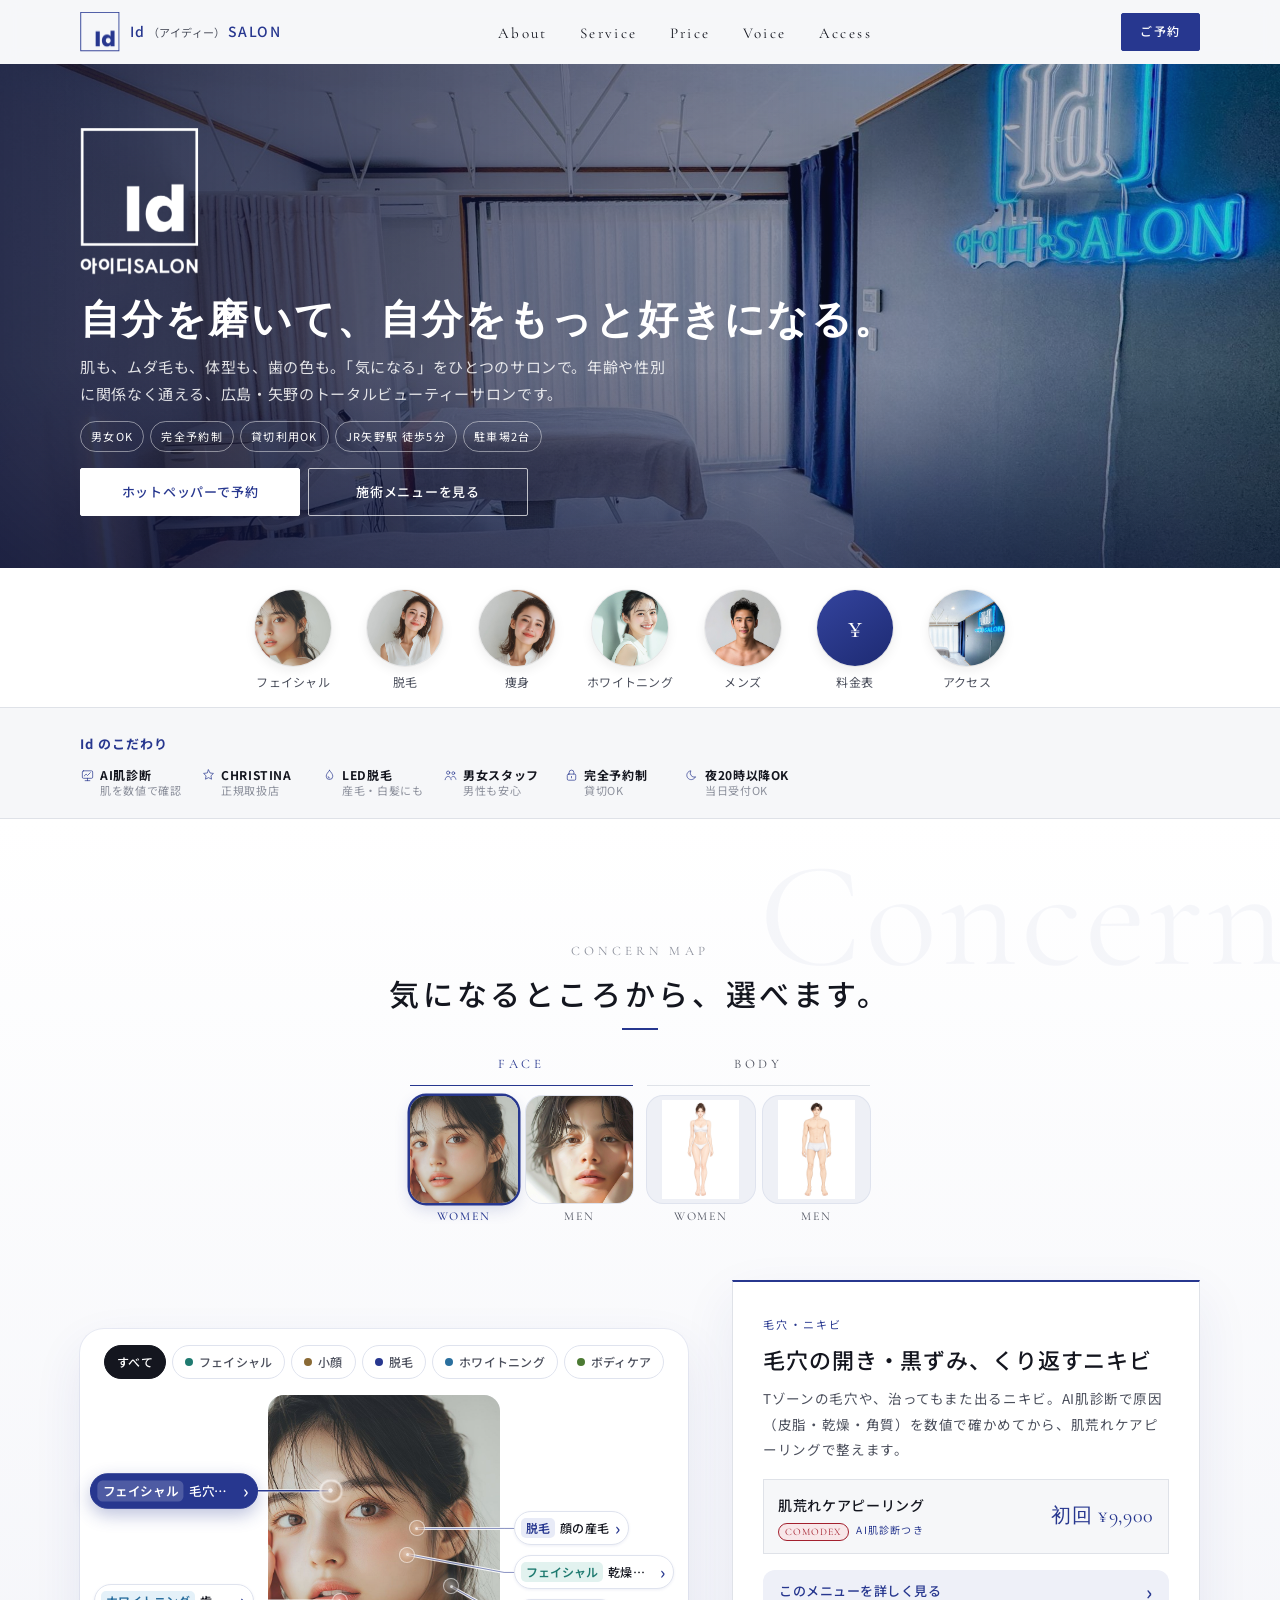
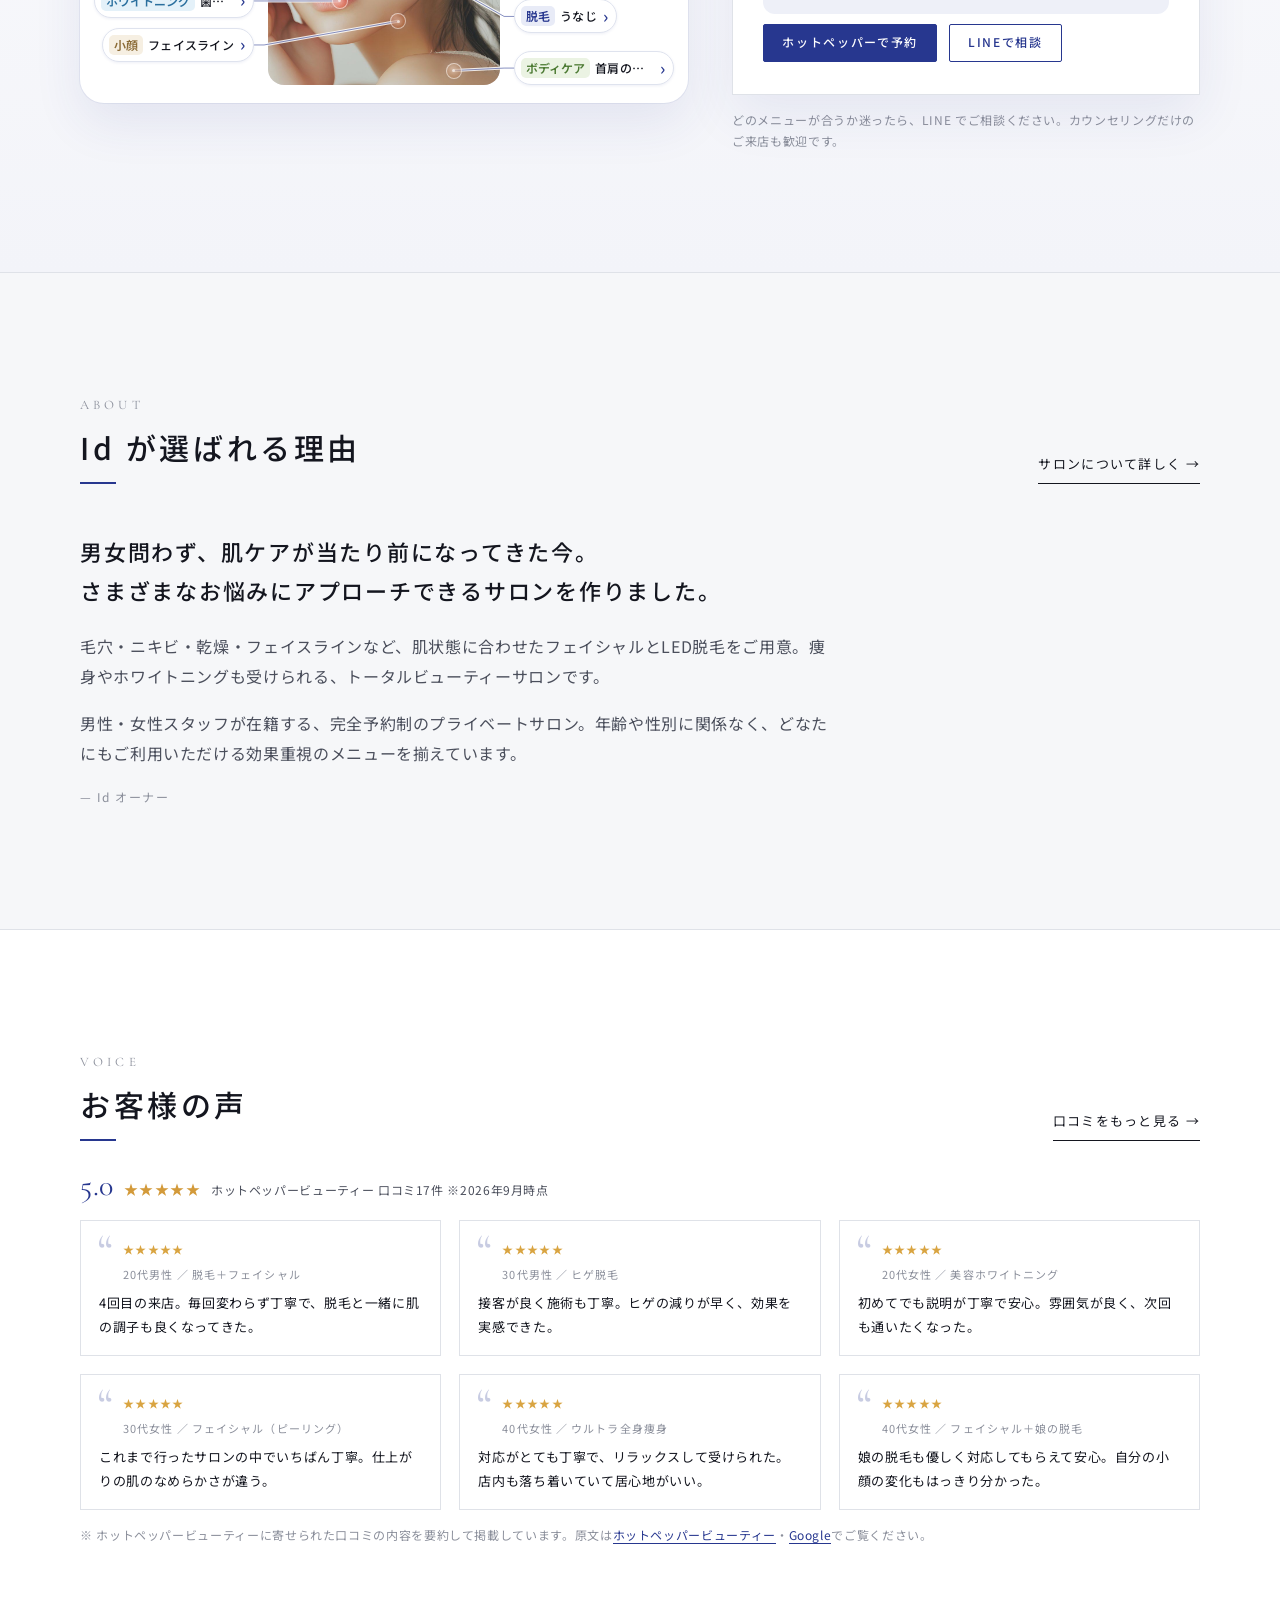
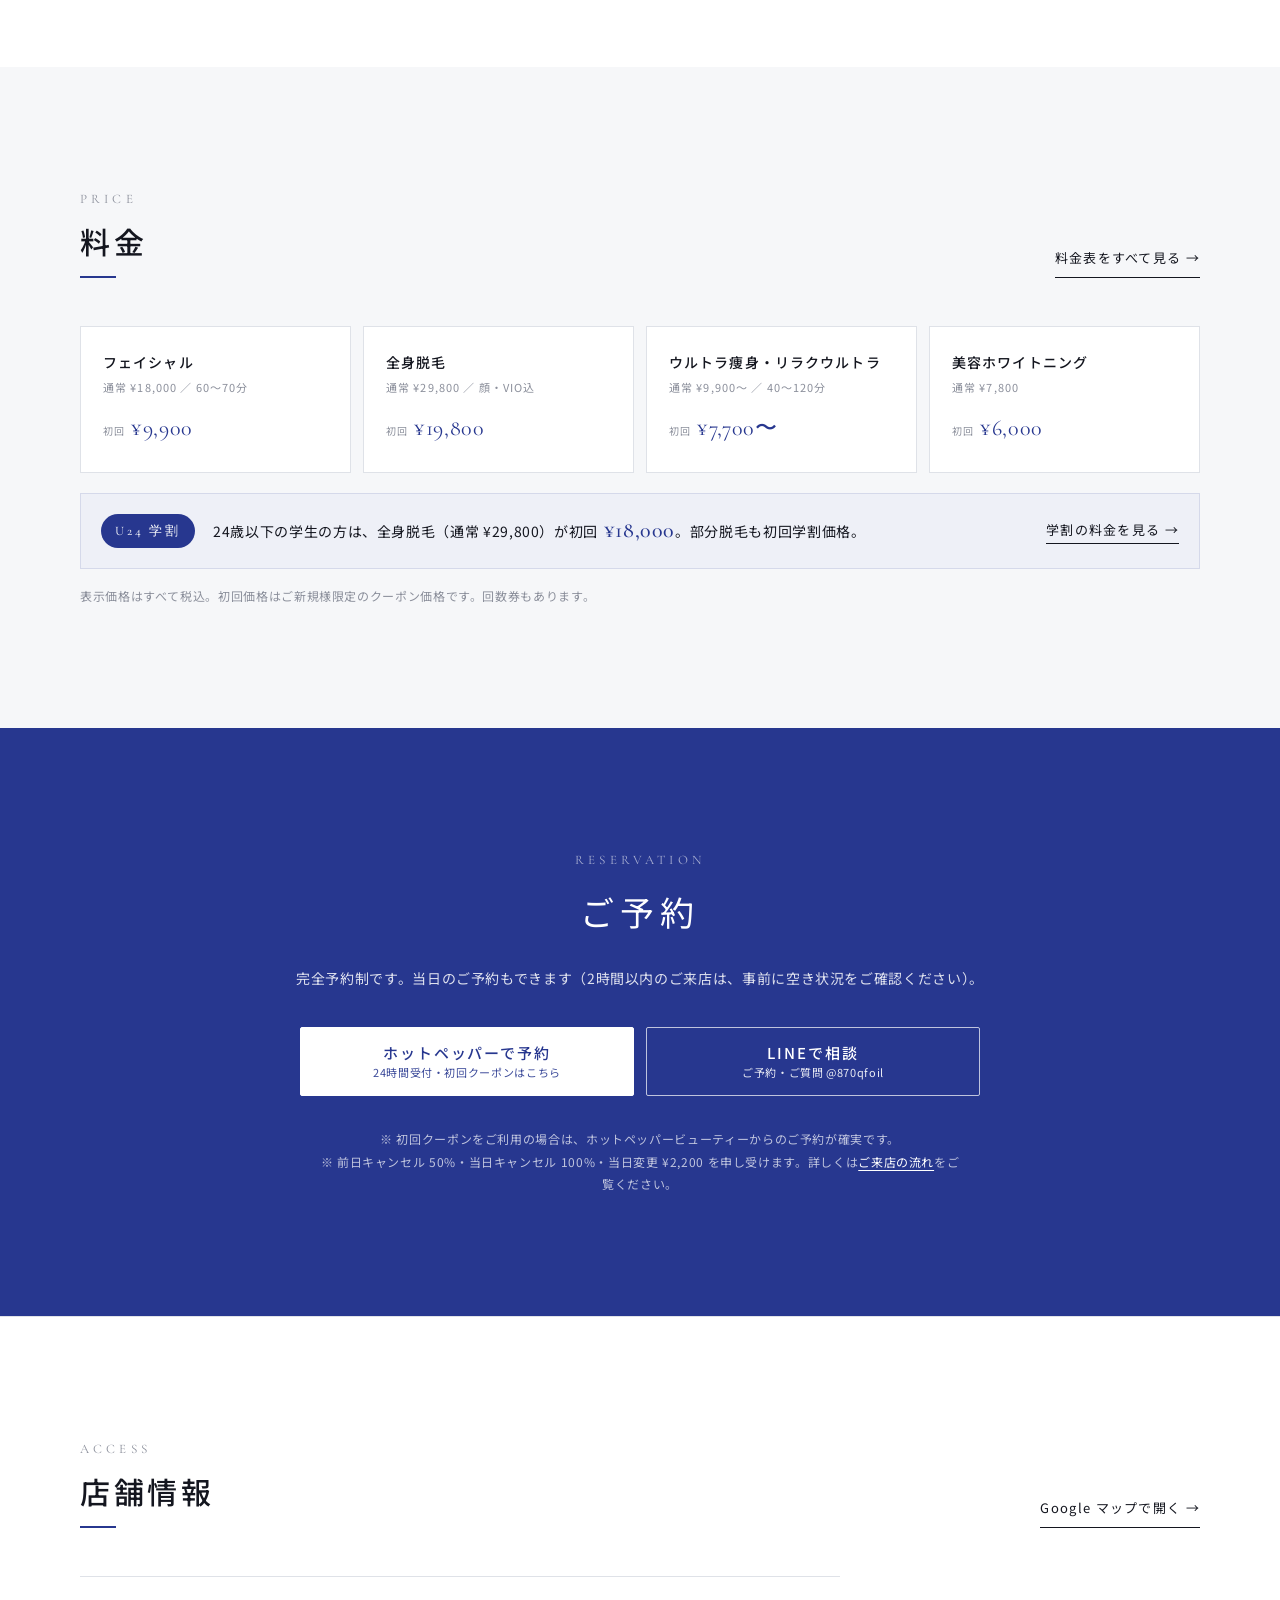
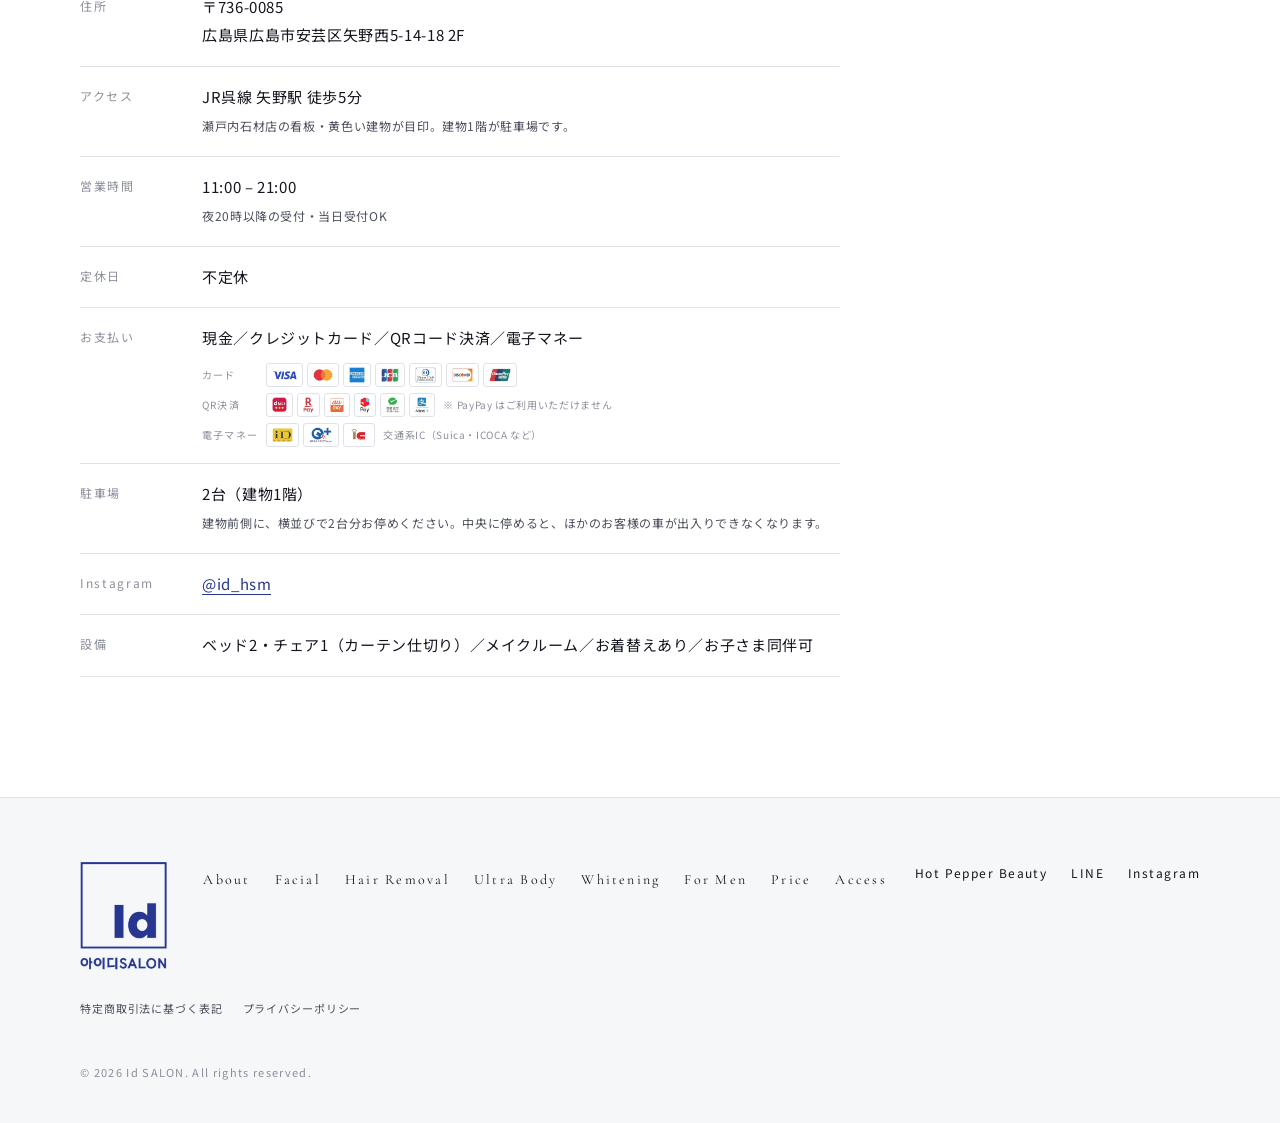
==== index.html @ 8e323e34 "プレビュー更新 2026-10-31 13:22" ====
<!doctype html><html><head>
  <meta name="robots" content="noindex, nofollow"><meta charset=utf8><meta name=viewport content="width=device-width,initial-scale=1,viewport-fit=cover"><style>:root{color-scheme:light;box-sizing:border-box;padding-top:env(safe-area-inset-top,0px);padding-bottom:env(safe-area-inset-bottom,0px)}html{scroll-padding-top:env(safe-area-inset-top,0px)}body{margin:0;padding:0;font:14px -apple-system,BlinkMacSystemFont,sans-serif;background:#faf9f5;color:#141413}img{max-width:100%}[hidden]:not([hidden=until-found i]){display:none!important}</style></head><body>
<title>アイディー SALON 改善版</title>
<link rel="preconnect" href="https://fonts.googleapis.com">
<link rel="preconnect" href="https://fonts.gstatic.com" crossorigin>
<link href="https://fonts.googleapis.com/css2?family=Cormorant+Garamond:ital,wght@0,400;0,500;1,400&family=Noto+Sans+JP:wght@300;400;500;700&display=swap" rel="stylesheet">
<link rel="stylesheet" href="css/style.css?v=74">
<link rel="stylesheet" href="css/bodymap.css?v=7">


  <!-- ===== ヘッダー（全ページ共通。変更時はすべてのHTMLを同じに） ===== -->
  <header class="header" id="header">
    <div class="header__inner">
      <a href="index.html" class="header__logo" aria-label="Id（アイディー）トップへ">
        <img src="images/logo-mark.png" alt="Id" class="header__mark" width="40" height="40">
        <span class="header__name">Id<span class="header__name-jp">（アイディー）</span>SALON</span>
      </a>
      <nav class="nav" id="nav" aria-label="メインメニュー">
        <ul class="nav__list">
          <li><a href="about.html" class="nav__link">About</a></li>
          <li><a href="index.html#service" class="nav__link">Service</a></li>
          <li><a href="price.html" class="nav__link">Price</a></li>
          <li><a href="index.html#voice" class="nav__link">Voice</a></li>
          <li><a href="index.html#access" class="nav__link">Access</a></li>
          <li><a href="index.html#reserve" class="nav__link nav__link--cta">Reserve</a></li>
        </ul>
      </nav>
      <a href="index.html#reserve" class="btn btn--small btn--primary header__cta">ご予約</a>
      <button class="menu-toggle" id="menuToggle" aria-expanded="false" aria-controls="nav" aria-label="メニューを開く">
        <span></span><span></span>
      </button>
    </div>
  </header>

  <main id="top">

    <!-- ===== ヒーロー ===== -->
    <section class="hero2">
      <div class="hero2__bg">
        <img src="images/hero.jpg" alt="Id サロン店内 ― ネオンサインと施術ベッド" width="2000" height="1500">
      </div>
      <div class="hero2__shade"></div>
      <div class="hero2__inner">
        <img src="images/logo-white.png" alt="Id 아이디SALON" class="hero2__logo" width="864" height="1058">
        <h1 class="hero2__tag">自分を磨いて、<br class="sp-only">自分をもっと好きになる。</h1>
        <p class="hero2__copy">肌も、ムダ毛も、体型も、歯の色も。「気になる」をひとつのサロンで。年齢や性別に関係なく通える、広島・矢野のトータルビューティーサロンです。</p>
        <ul class="hero2__badges">
          <li>男女OK</li><li>完全予約制</li><li>貸切利用OK</li><li>JR矢野駅 徒歩5分</li><li>駐車場2台</li>
        </ul>
        <div class="hero2__actions">
          <a href="https://beauty.hotpepper.jp/kr/slnH000694676/" class="btn btn--white" target="_blank" rel="noopener">ホットペッパーで予約</a>
          <a href="#service" class="btn btn--outline-white">施術メニューを見る</a>
        </div>
      </div>
      <span class="hero2__scroll">Scroll</span>
    </section>

    <!-- ===== 目的別クイックナビ（Apple Store のカテゴリナビ型） ===== -->
    <nav class="qnav2" id="service" aria-label="施術メニュー・目的から探す">
      <ul class="qnav2__list">
        <li><a href="facial.html" class="qnav2__item" data-qp="facial" aria-expanded="false" aria-controls="qp-facial"><span class="qnav2__ph"><img src="images/model-facial-card.jpg" alt="" loading="lazy" style="object-position:50% 25%"></span><span class="qnav2__t">フェイシャル</span></a></li>
        <li><a href="hair-removal.html" class="qnav2__item" data-qp="hair" aria-expanded="false" aria-controls="qp-hair"><span class="qnav2__ph"><img src="images/model-hair-card.jpg" alt="" loading="lazy" style="object-position:50% 25%"></span><span class="qnav2__t">脱毛</span></a></li>
        <li><a href="body.html" class="qnav2__item" data-qp="body" aria-expanded="false" aria-controls="qp-body"><span class="qnav2__ph"><img src="images/model-body-f.jpg" alt="" loading="lazy" style="object-position:50% 40%"></span><span class="qnav2__t">痩身</span></a></li>
        <li><a href="whitening.html" class="qnav2__item" data-qp="white" aria-expanded="false" aria-controls="qp-white"><span class="qnav2__ph"><img src="images/model-white-card.jpg" alt="" loading="lazy" style="object-position:50% 30%"></span><span class="qnav2__t">ホワイトニング</span></a></li>
        <li><a href="mens.html" class="qnav2__item" data-qp="men" aria-expanded="false" aria-controls="qp-men"><span class="qnav2__ph"><img src="images/model-men-sp.jpg" alt="" loading="lazy" style="object-position:50% 20%"></span><span class="qnav2__t">メンズ</span></a></li>
        <li><a href="price.html" class="qnav2__item" data-qp="price" aria-expanded="false" aria-controls="qp-price"><span class="qnav2__ph qnav2__ph--mark" aria-hidden="true">¥</span><span class="qnav2__t">料金表</span></a></li>
        <li><a href="#access" class="qnav2__item" data-qp="access" aria-expanded="false" aria-controls="qp-access"><span class="qnav2__ph"><img src="images/salon-01.jpg" alt="" loading="lazy" style="object-position:50% 50%"></span><span class="qnav2__t">アクセス</span></a></li>
      </ul>
    </nav>
    <div class="qp" id="qpanel" aria-live="polite">
      <div class="qp__panel qp__panel--page" id="qp-facial" data-qp-panel="facial" hidden>
        <iframe class="qp__frame" data-src="facial.html?embed=1" title="フェイシャルのページ" loading="lazy"></iframe>
        <button type="button" class="qp__close" data-qp-close>フェイシャルを閉じる <span aria-hidden="true">︿</span></button>
      </div>
      <div class="qp__panel qp__panel--page" id="qp-hair" data-qp-panel="hair" hidden>
        <iframe class="qp__frame" data-src="hair-removal.html?embed=1" title="脱毛のページ" loading="lazy"></iframe>
        <button type="button" class="qp__close" data-qp-close>脱毛を閉じる <span aria-hidden="true">︿</span></button>
      </div>
      <div class="qp__panel qp__panel--page" id="qp-body" data-qp-panel="body" hidden>
        <iframe class="qp__frame" data-src="body.html?embed=1" title="痩身・ボディケアのページ" loading="lazy"></iframe>
        <button type="button" class="qp__close" data-qp-close>痩身・ボディケアを閉じる <span aria-hidden="true">︿</span></button>
      </div>
      <div class="qp__panel qp__panel--page" id="qp-white" data-qp-panel="white" hidden>
        <iframe class="qp__frame" data-src="whitening.html?embed=1" title="ホワイトニングのページ" loading="lazy"></iframe>
        <button type="button" class="qp__close" data-qp-close>ホワイトニングを閉じる <span aria-hidden="true">︿</span></button>
      </div>
      <div class="qp__panel qp__panel--page" id="qp-men" data-qp-panel="men" hidden>
        <iframe class="qp__frame" data-src="mens.html?embed=1" title="メンズのページ" loading="lazy"></iframe>
        <button type="button" class="qp__close" data-qp-close>メンズを閉じる <span aria-hidden="true">︿</span></button>
      </div>
      <div class="qp__panel" id="qp-price" data-qp-panel="price" hidden>
        <p class="qp__title">料金のめやす</p>
        <p class="qp__lead">表示はすべて税込。初回はご新規様限定のクーポン価格です。</p>
        <a href="facial.html#prime" class="qp__prime"><span class="qp__prime-t">Id Prime<small>毎月1回フェイシャル・縛りなし</small></span><span class="qp__prime-p">月額 ¥15,000</span></a><ul class="qp__list"><li class="qp__row"><span class="qp__name">フェイシャル<small>60〜70分</small></span><span class="qp__price"><span class="qp__reg">通常 ¥18,000</span><span class="qp__first"><small>初回</small>¥9,900</span></span></li><li class="qp__row"><span class="qp__name">全身脱毛<small>顔・VIO込</small></span><span class="qp__price"><span class="qp__reg">通常 ¥29,800</span><span class="qp__first"><small>初回</small>¥19,800</span></span></li><li class="qp__row"><span class="qp__name">痩身・ボディケア<small>40〜120分</small></span><span class="qp__price"><span class="qp__reg">通常 ¥9,900〜</span><span class="qp__first"><small>初回</small>¥7,700〜</span></span></li><li class="qp__row"><span class="qp__name">美容ホワイトニング<small></small></span><span class="qp__price"><span class="qp__reg">通常 ¥7,800</span><span class="qp__first"><small>初回</small>¥6,000</span></span></li></ul>
        <div class="qp__btns"><a href="https://beauty.hotpepper.jp/kr/slnH000694676/" class="btn btn--small btn--primary" target="_blank" rel="noopener">ホットペッパーで予約</a><a href="price.html" class="btn btn--small btn--ghost">詳しく見る</a></div>
      </div>
      <div class="qp__panel" id="qp-access" data-qp-panel="access" hidden>
        <p class="qp__title">アクセス</p>
        <p class="qp__lead">広島市安芸区矢野西5-14-18 2F（JR矢野駅 徒歩5分）。黄色い建物が目印です。</p>
        <ul class="qp__list qp__list--info"><li class="qp__row"><span class="qp__name">営業時間<small>完全予約制・不定休</small></span><span class="qp__price">11:00 – 21:00</span></li><li class="qp__row"><span class="qp__name">駐車場<small>建物1階の前側に、横並びで2台分お停めください</small></span><span class="qp__price">2台</span></li></ul>
        <div class="qp__btns"><a href="https://www.google.com/maps/search/?api=1&query=%E5%BA%83%E5%B3%B6%E7%9C%8C%E5%BA%83%E5%B3%B6%E5%B8%82%E5%AE%89%E8%8A%B8%E5%8C%BA%E7%9F%A2%E9%87%8E%E8%A5%BF5-14-18" class="btn btn--small btn--primary" target="_blank" rel="noopener">Google マップで開く</a><a href="#access" class="btn btn--small btn--ghost" data-qp-close>店舗情報を見る</a></div>
      </div>
    </div>

    <!-- ===== Id のこだわり（施術メニューのカード一覧は廃止。メニューは上の丸いナビから） ===== -->
    <section class="section section--why" id="why">
      <div class="container">
        <h2 class="whyid__h">Id のこだわり</h2>
        <div class="whyid">
                        <ul class="whyid__list"><li class="whyid__item"><span class="whyid__ic"><svg viewBox="0 0 32 32" width="28" height="28" fill="none" stroke="currentColor" stroke-width="1.5" stroke-linecap="round" stroke-linejoin="round" aria-hidden="true"><rect x="5" y="6" width="22" height="16" rx="2.5"/><path d="M11 27h10M16 22v5"/><path d="M9 17l4-4 3 3 6-6"/></svg></span><span class="whyid__txt"><span class="whyid__t">AI肌診断</span><span class="whyid__s">肌を数値で確認</span></span></li><li class="whyid__item"><span class="whyid__ic"><svg viewBox="0 0 32 32" width="28" height="28" fill="none" stroke="currentColor" stroke-width="1.5" stroke-linecap="round" stroke-linejoin="round" aria-hidden="true"><path d="M16 4l3.2 6.6 7.3 1-5.3 5.1 1.3 7.2L16 20.5l-6.5 3.4 1.3-7.2-5.3-5.1 7.3-1z"/></svg></span><span class="whyid__txt"><span class="whyid__t">CHRISTINA</span><span class="whyid__s">正規取扱店</span></span></li><li class="whyid__item"><span class="whyid__ic"><svg viewBox="0 0 32 32" width="28" height="28" fill="none" stroke="currentColor" stroke-width="1.5" stroke-linecap="round" stroke-linejoin="round" aria-hidden="true"><path d="M16 5c3.5 4.5 7 8.2 7 12.5a7 7 0 0 1-14 0C9 13.2 12.5 9.5 16 5z"/><path d="M13 18.5a3 3 0 0 0 3 3"/></svg></span><span class="whyid__txt"><span class="whyid__t">LED脱毛</span><span class="whyid__s">産毛・白髪にも</span></span></li><li class="whyid__item"><span class="whyid__ic"><svg viewBox="0 0 32 32" width="28" height="28" fill="none" stroke="currentColor" stroke-width="1.5" stroke-linecap="round" stroke-linejoin="round" aria-hidden="true"><circle cx="11" cy="10" r="3.5"/><circle cx="22" cy="11" r="3"/><path d="M4.5 25c.8-4.6 3.3-7 6.5-7s5.7 2.4 6.5 7"/><path d="M18.5 19.5c1-.9 2.2-1.4 3.5-1.4 2.8 0 4.8 2.2 5.5 6"/></svg></span><span class="whyid__txt"><span class="whyid__t">男女スタッフ</span><span class="whyid__s">男性も安心</span></span></li><li class="whyid__item"><span class="whyid__ic"><svg viewBox="0 0 32 32" width="28" height="28" fill="none" stroke="currentColor" stroke-width="1.5" stroke-linecap="round" stroke-linejoin="round" aria-hidden="true"><rect x="7" y="13" width="18" height="13" rx="2.5"/><path d="M11 13V9.5a5 5 0 0 1 10 0V13"/><path d="M16 18v3"/></svg></span><span class="whyid__txt"><span class="whyid__t">完全予約制</span><span class="whyid__s">貸切OK</span></span></li><li class="whyid__item"><span class="whyid__ic"><svg viewBox="0 0 32 32" width="28" height="28" fill="none" stroke="currentColor" stroke-width="1.5" stroke-linecap="round" stroke-linejoin="round" aria-hidden="true"><path d="M22 19.5A9 9 0 0 1 12.5 6a9.5 9.5 0 1 0 9.5 13.5z"/></svg></span><span class="whyid__txt"><span class="whyid__t">夜20時以降OK</span><span class="whyid__s">当日受付OK</span></span></li></ul>
          </div>
      </div>
    </section>



    <!-- ===== お悩みマップ ===== -->
    <section class="section fmap-section" id="worries">
      <span class="section__wm" aria-hidden="true">Concern</span>
      <div class="container">
        <div class="section__head section__head--center">
          <p class="section__en">Concern Map</p>
          <h2 class="section__title">気になるところから、<br class="sp-only">選べます。</h2>
          <div class="fview" role="group" aria-label="見たい場所を選ぶ">
            <div class="fview__grp"><p class="fview__h">Face</p><div class="fview__row"><button type="button" class="fview__btn is-active" data-fview="f-face" aria-pressed="true" aria-label="女性の顔"><span class="fview__img"><img src="images/face-f.jpg" alt="" loading="lazy"></span><span class="fview__t">Women</span></button><button type="button" class="fview__btn" data-fview="m-face" aria-pressed="false" aria-label="男性の顔"><span class="fview__img"><img src="images/face-m.jpg" alt="" loading="lazy"></span><span class="fview__t">Men</span></button></div></div>
            <div class="fview__grp"><p class="fview__h">Body</p><div class="fview__row"><button type="button" class="fview__btn" data-fview="f-body" aria-pressed="false" aria-label="女性のからだ"><span class="fview__img fview__img--body"><img src="images/body-f.webp" alt="" loading="lazy"></span><span class="fview__t">Women</span></button><button type="button" class="fview__btn" data-fview="m-body" aria-pressed="false" aria-label="男性のからだ"><span class="fview__img fview__img--body"><img src="images/body-m.webp" alt="" loading="lazy"></span><span class="fview__t">Men</span></button></div></div>
          </div>
          <div class="fmap__toggles-src" hidden>
          <div class="fmap__toggle fmap__toggle--area" role="group" aria-label="顔・からだの切り替え">
            <button type="button" class="fmap__tbtn is-active" data-fmap-area="face" aria-pressed="true"><span>Face</span>顔</button>
            <button type="button" class="fmap__tbtn" data-fmap-area="body" aria-pressed="false"><span>Body</span>からだ</button>
          </div>
          <div class="fmap__toggle fmap__toggle--gender" role="group" aria-label="レディース・メンズの切り替え">
            <button type="button" class="fmap__tbtn is-active" data-fmap-gender="f" aria-pressed="true"><span>Women</span>レディース</button>
            <button type="button" class="fmap__tbtn" data-fmap-gender="m" aria-pressed="false"><span>Men</span>メンズ</button>
          </div>
          </div>
        </div>
        <div class="fmap" data-fmap-root data-gender="f" data-area="face">
          <div class="fmap__stages">
          <div class="fmap__stage fc__stage" data-fmap-card="f-face">
            <div class="fmap__card fc" role="group" aria-label="レディースの顔：気になるところを選ぶ" data-kfilter="all">
              <div class="kseg" role="group" aria-label="施術で絞り込む"></div>
              <div class="fc__body">
              <div class="fc__col fc__col--L">
                <button type="button" class="fc__lab kl kl--facial" data-fmap="tzone" data-kind="facial" aria-pressed="false"><span class="fc__n" aria-hidden="true">1</span><span class="ktag ktag--facial">フェイシャル</span><span class="kl__t">毛穴・ニキビ</span><span class="kl__c" aria-hidden="true">›</span></button>
                <button type="button" class="fc__lab kl kl--white" data-fmap="teeth" data-kind="white" aria-pressed="false"><span class="fc__n" aria-hidden="true">2</span><span class="ktag ktag--white">ホワイトニング</span><span class="kl__t">歯の黄ばみ</span><span class="kl__c" aria-hidden="true">›</span></button>
                <button type="button" class="fc__lab kl kl--kogao" data-fmap="line" data-kind="kogao" aria-pressed="false"><span class="fc__n" aria-hidden="true">3</span><span class="ktag ktag--kogao">小顔</span><span class="kl__t">フェイスライン</span><span class="kl__c" aria-hidden="true">›</span></button>
              </div>
              <div class="fc__fig">
                <img class="fc__img" src="images/face-f.jpg" alt="女性の顔" width="800" height="1000" loading="lazy">
                <span class="fc__dot fc__dot--facial" style="--x:27%;--y:33%" data-fmap="tzone" data-kind="facial" aria-hidden="true"><span class="fc__n">1</span></span>
                <span class="fc__dot fc__dot--white" style="--x:31%;--y:71%" data-fmap="teeth" data-kind="white" aria-hidden="true"><span class="fc__n">2</span></span>
                <span class="fc__dot fc__dot--kogao" style="--x:56%;--y:78%" data-fmap="line" data-kind="kogao" aria-hidden="true"><span class="fc__n">3</span></span>
                <span class="fc__dot fc__dot--hair" style="--x:64%;--y:46%" data-fmap="beard" data-kind="hair" aria-hidden="true"><span class="fc__n">4</span></span>
                <span class="fc__dot fc__dot--facial" style="--x:60%;--y:55%" data-fmap="cheek" data-kind="facial" aria-hidden="true"><span class="fc__n">5</span></span>
                <span class="fc__dot fc__dot--body" style="--x:80%;--y:95%" data-fmap="neck" data-kind="body" aria-hidden="true"><span class="fc__n">6</span></span>
                <span class="fc__dot fc__dot--hair" style="--x:79%;--y:66%" data-fmap="nape" data-kind="hair" aria-hidden="true"><span class="fc__n">7</span></span>
              </div>
              <div class="fc__col fc__col--R">
                <button type="button" class="fc__lab kl kl--hair" data-fmap="beard" data-kind="hair" aria-pressed="false"><span class="fc__n" aria-hidden="true">4</span><span class="ktag ktag--hair">脱毛</span><span class="kl__t">顔の産毛</span><span class="kl__c" aria-hidden="true">›</span></button>
                <button type="button" class="fc__lab kl kl--facial" data-fmap="cheek" data-kind="facial" aria-pressed="false"><span class="fc__n" aria-hidden="true">5</span><span class="ktag ktag--facial">フェイシャル</span><span class="kl__t">乾燥・くすみ</span><span class="kl__c" aria-hidden="true">›</span></button>
                <button type="button" class="fc__lab kl kl--body" data-fmap="neck" data-kind="body" aria-pressed="false"><span class="fc__n" aria-hidden="true">6</span><span class="ktag ktag--body">ボディケア</span><span class="kl__t">首肩のコリ</span><span class="kl__c" aria-hidden="true">›</span></button>
                <button type="button" class="fc__lab kl kl--hair" data-fmap="nape" data-kind="hair" aria-pressed="false"><span class="fc__n" aria-hidden="true">7</span><span class="ktag ktag--hair">脱毛</span><span class="kl__t">うなじ</span><span class="kl__c" aria-hidden="true">›</span></button>
              </div>
              <svg class="fc__lines" aria-hidden="true"></svg>
              </div>
            </div>
          </div>
          <div class="fmap__stage fc__stage" data-fmap-card="m-face" hidden>
            <div class="fmap__card fc" role="group" aria-label="メンズの顔：気になるところを選ぶ" data-kfilter="all">
              <div class="kseg" role="group" aria-label="施術で絞り込む"></div>
              <div class="fc__body">
              <div class="fc__col fc__col--L">
                <button type="button" class="fc__lab kl kl--facial" data-fmap="cheek" data-kind="facial" aria-pressed="false"><span class="fc__n" aria-hidden="true">1</span><span class="ktag ktag--facial">フェイシャル</span><span class="kl__t">乾燥・テカリ</span><span class="kl__c" aria-hidden="true">›</span></button>
                <button type="button" class="fc__lab kl kl--kogao" data-fmap="line" data-kind="kogao" aria-pressed="false"><span class="fc__n" aria-hidden="true">2</span><span class="ktag ktag--kogao">小顔</span><span class="kl__t">フェイスライン</span><span class="kl__c" aria-hidden="true">›</span></button>
                <button type="button" class="fc__lab kl kl--body" data-fmap="neck" data-kind="body" aria-pressed="false"><span class="fc__n" aria-hidden="true">3</span><span class="ktag ktag--body">ボディケア</span><span class="kl__t">首肩のコリ</span><span class="kl__c" aria-hidden="true">›</span></button>
              </div>
              <div class="fc__fig">
                <img class="fc__img" src="images/face-m.jpg" alt="男性の顔" width="800" height="1000" loading="lazy">
                <span class="fc__dot fc__dot--facial" style="--x:31%;--y:56%" data-fmap="cheek" data-kind="facial" aria-hidden="true"><span class="fc__n">1</span></span>
                <span class="fc__dot fc__dot--kogao" style="--x:26%;--y:70%" data-fmap="line" data-kind="kogao" aria-hidden="true"><span class="fc__n">2</span></span>
                <span class="fc__dot fc__dot--body" style="--x:36%;--y:94%" data-fmap="neck" data-kind="body" aria-hidden="true"><span class="fc__n">3</span></span>
                <span class="fc__dot fc__dot--facial" style="--x:52%;--y:45%" data-fmap="tzone" data-kind="facial" aria-hidden="true"><span class="fc__n">4</span></span>
                <span class="fc__dot fc__dot--white" style="--x:64%;--y:63%" data-fmap="teeth" data-kind="white" aria-hidden="true"><span class="fc__n">5</span></span>
                <span class="fc__dot fc__dot--hair" style="--x:58%;--y:80%" data-fmap="beard" data-kind="hair" aria-hidden="true"><span class="fc__n">6</span></span>
              </div>
              <div class="fc__col fc__col--R">
                <button type="button" class="fc__lab kl kl--facial" data-fmap="tzone" data-kind="facial" aria-pressed="false"><span class="fc__n" aria-hidden="true">4</span><span class="ktag ktag--facial">フェイシャル</span><span class="kl__t">毛穴・ニキビ</span><span class="kl__c" aria-hidden="true">›</span></button>
                <button type="button" class="fc__lab kl kl--white" data-fmap="teeth" data-kind="white" aria-pressed="false"><span class="fc__n" aria-hidden="true">5</span><span class="ktag ktag--white">ホワイトニング</span><span class="kl__t">歯の黄ばみ</span><span class="kl__c" aria-hidden="true">›</span></button>
                <button type="button" class="fc__lab kl kl--hair" data-fmap="beard" data-kind="hair" aria-pressed="false"><span class="fc__n" aria-hidden="true">6</span><span class="ktag ktag--hair">脱毛</span><span class="kl__t">ヒゲ</span><span class="kl__c" aria-hidden="true">›</span></button>
              </div>
              <svg class="fc__lines" aria-hidden="true"></svg>
              </div>
            </div>
          </div>
          <!-- bodymap:start -->
          <div class="fmap__stage bm__stage" data-fmap-card="f-body" hidden>
            <div class="fmap__card fmap__card--body bm__card" role="group" aria-label="レディースのからだ：部位を選ぶ" data-kfilter="all">
              <div class="kseg" role="group" aria-label="施術で絞り込む"></div>
              <div class="bm__fig">
                <img class="bm__img" src="images/body-f.webp" alt="女性の体の部位図" width="800" height="1040" loading="lazy" decoding="async">
                <button type="button" class="bm__pt bm__pt--body bm__pt--R" style="--x:57.25%;--y:17.31%" data-fmap="neck" data-kind="body" aria-pressed="false"><span class="bm__row"><span class="bm__tag kl kl--body"><span class="ktag ktag--body">ボディケア</span><span class="kl__t">首肩</span><span class="kl__c" aria-hidden="true">›</span></span><span class="bm__line" aria-hidden="true"></span></span><span class="bm__dot" aria-hidden="true"></span></button>
                <button type="button" class="bm__pt bm__pt--hair bm__pt--L" style="--x:41.62%;--y:25.77%" data-fmap="waki" data-kind="hair" aria-pressed="false"><span class="bm__row"><span class="bm__tag kl kl--hair"><span class="ktag ktag--hair">脱毛</span><span class="kl__t">わき</span><span class="kl__c" aria-hidden="true">›</span></span><span class="bm__line" aria-hidden="true"></span></span><span class="bm__dot" aria-hidden="true"></span></button>
                <button type="button" class="bm__pt bm__pt--slim bm__pt--R" style="--x:61.25%;--y:27.50%" data-fmap="arm" data-kind="slim" aria-pressed="false"><span class="bm__row"><span class="bm__tag kl kl--slim"><span class="ktag ktag--slim">痩身</span><span class="kl__t">二の腕</span><span class="kl__c" aria-hidden="true">›</span></span><span class="bm__line" aria-hidden="true"></span></span><span class="bm__dot" aria-hidden="true"></span></button>
                <button type="button" class="bm__pt bm__pt--hair bm__pt--L" style="--x:36.75%;--y:45.19%" data-fmap="armhair" data-kind="hair" aria-pressed="false"><span class="bm__row"><span class="bm__tag kl kl--hair"><span class="ktag ktag--hair">脱毛</span><span class="kl__t">腕のムダ毛</span><span class="kl__c" aria-hidden="true">›</span></span><span class="bm__line" aria-hidden="true"></span></span><span class="bm__dot" aria-hidden="true"></span></button>
                <button type="button" class="bm__pt bm__pt--slim bm__pt--R" style="--x:52.50%;--y:37.69%" data-fmap="belly" data-kind="slim" aria-pressed="false"><span class="bm__row"><span class="bm__tag kl kl--slim"><span class="ktag ktag--slim">痩身</span><span class="kl__t">お腹・ウエスト</span><span class="kl__c" aria-hidden="true">›</span></span><span class="bm__line" aria-hidden="true"></span></span><span class="bm__dot" aria-hidden="true"></span></button>
                <button type="button" class="bm__pt bm__pt--hair bm__pt--R" style="--x:50.00%;--y:47.88%" data-fmap="vio" data-kind="hair" aria-pressed="false"><span class="bm__row"><span class="bm__tag kl kl--hair"><span class="ktag ktag--hair">脱毛</span><span class="kl__t">VIO</span><span class="kl__c" aria-hidden="true">›</span></span><span class="bm__line" aria-hidden="true"></span></span><span class="bm__dot" aria-hidden="true"></span></button>
                <button type="button" class="bm__pt bm__pt--slim bm__pt--R" style="--x:55.75%;--y:58.46%" data-fmap="thigh" data-kind="slim" aria-pressed="false"><span class="bm__row"><span class="bm__tag kl kl--slim"><span class="ktag ktag--slim">痩身</span><span class="kl__t">太もも・お尻</span><span class="kl__c" aria-hidden="true">›</span></span><span class="bm__line" aria-hidden="true"></span></span><span class="bm__dot" aria-hidden="true"></span></button>
                <button type="button" class="bm__pt bm__pt--hair bm__pt--L" style="--x:45.25%;--y:79.81%" data-fmap="leg" data-kind="hair" aria-pressed="false"><span class="bm__row"><span class="bm__tag kl kl--hair"><span class="ktag ktag--hair">脱毛</span><span class="kl__t">脚のムダ毛</span><span class="kl__c" aria-hidden="true">›</span></span><span class="bm__line" aria-hidden="true"></span></span><span class="bm__dot" aria-hidden="true"></span></button>
              </div>
              <div class="bm__all">
                <p class="bm__all-label">全身まとめて</p>
                <div class="bm__all-list">
                  <button type="button" aria-pressed="false" class="bm__chip kl kl--slim" data-fmap="allbody" data-kind="slim"><span class="ktag ktag--slim">痩身</span><span class="bm__chip-txt"><span class="bm__chip-t">全身の脂肪・むくみ</span><span class="bm__chip-s">ウルトラ全身痩身</span></span><span class="kl__c" aria-hidden="true">›</span></button>
                  <button type="button" aria-pressed="false" class="bm__chip kl kl--hair" data-fmap="allhair" data-kind="hair"><span class="ktag ktag--hair">脱毛</span><span class="bm__chip-txt"><span class="bm__chip-t">全身のムダ毛</span><span class="bm__chip-s">全身脱毛（顔・VIO込）</span></span><span class="kl__c" aria-hidden="true">›</span></button>
                </div>
              </div>
            </div>
          </div>
          <div class="fmap__stage bm__stage" data-fmap-card="m-body" hidden>
            <div class="fmap__card fmap__card--body bm__card" role="group" aria-label="メンズのからだ：部位を選ぶ" data-kfilter="all">
              <div class="kseg" role="group" aria-label="施術で絞り込む"></div>
              <div class="bm__fig">
                <img class="bm__img" src="images/body-m.webp" alt="男性の体の部位図" width="800" height="1040" loading="lazy" decoding="async">
                <button type="button" class="bm__pt bm__pt--body bm__pt--R" style="--x:58.75%;--y:18.94%" data-fmap="neck" data-kind="body" aria-pressed="false"><span class="bm__row"><span class="bm__tag kl kl--body"><span class="ktag ktag--body">ボディケア</span><span class="kl__t">首肩</span><span class="kl__c" aria-hidden="true">›</span></span><span class="bm__line" aria-hidden="true"></span></span><span class="bm__dot" aria-hidden="true"></span></button>
                <button type="button" class="bm__pt bm__pt--hair bm__pt--L" style="--x:38.25%;--y:27.50%" data-fmap="waki" data-kind="hair" aria-pressed="false"><span class="bm__row"><span class="bm__tag kl kl--hair"><span class="ktag ktag--hair">脱毛</span><span class="kl__t">わき</span><span class="kl__c" aria-hidden="true">›</span></span><span class="bm__line" aria-hidden="true"></span></span><span class="bm__dot" aria-hidden="true"></span></button>
                <button type="button" class="bm__pt bm__pt--hair bm__pt--R" style="--x:52.50%;--y:29.13%" data-fmap="chest" data-kind="hair" aria-pressed="false"><span class="bm__row"><span class="bm__tag kl kl--hair"><span class="ktag ktag--hair">脱毛</span><span class="kl__t">胸毛</span><span class="kl__c" aria-hidden="true">›</span></span><span class="bm__line" aria-hidden="true"></span></span><span class="bm__dot" aria-hidden="true"></span></button>
                <button type="button" class="bm__pt bm__pt--slim bm__pt--L" style="--x:34.88%;--y:37.69%" data-fmap="arm" data-kind="slim" aria-pressed="false"><span class="bm__row"><span class="bm__tag kl kl--slim"><span class="ktag ktag--slim">痩身</span><span class="kl__t">二の腕・肩</span><span class="kl__c" aria-hidden="true">›</span></span><span class="bm__line" aria-hidden="true"></span></span><span class="bm__dot" aria-hidden="true"></span></button>
                <button type="button" class="bm__pt bm__pt--hair bm__pt--L" style="--x:32.75%;--y:48.08%" data-fmap="armhair" data-kind="hair" aria-pressed="false"><span class="bm__row"><span class="bm__tag kl kl--hair"><span class="ktag ktag--hair">脱毛</span><span class="kl__t">腕のムダ毛</span><span class="kl__c" aria-hidden="true">›</span></span><span class="bm__line" aria-hidden="true"></span></span><span class="bm__dot" aria-hidden="true"></span></button>
                <button type="button" class="bm__pt bm__pt--slim bm__pt--R" style="--x:52.50%;--y:39.33%" data-fmap="belly" data-kind="slim" aria-pressed="false"><span class="bm__row"><span class="bm__tag kl kl--slim"><span class="ktag ktag--slim">痩身</span><span class="kl__t">お腹・脇腹</span><span class="kl__c" aria-hidden="true">›</span></span><span class="bm__line" aria-hidden="true"></span></span><span class="bm__dot" aria-hidden="true"></span></button>
                <button type="button" class="bm__pt bm__pt--hair bm__pt--R" style="--x:50.00%;--y:49.52%" data-fmap="vio" data-kind="hair" aria-pressed="false"><span class="bm__row"><span class="bm__tag kl kl--hair"><span class="ktag ktag--hair">脱毛</span><span class="kl__t">VIO</span><span class="kl__c" aria-hidden="true">›</span></span><span class="bm__line" aria-hidden="true"></span></span><span class="bm__dot" aria-hidden="true"></span></button>
                <button type="button" class="bm__pt bm__pt--hair bm__pt--L" style="--x:41.00%;--y:79.81%" data-fmap="leg" data-kind="hair" aria-pressed="false"><span class="bm__row"><span class="bm__tag kl kl--hair"><span class="ktag ktag--hair">脱毛</span><span class="kl__t">脚のムダ毛</span><span class="kl__c" aria-hidden="true">›</span></span><span class="bm__line" aria-hidden="true"></span></span><span class="bm__dot" aria-hidden="true"></span></button>
              </div>
              <div class="bm__all">
                <p class="bm__all-label">全身まとめて</p>
                <div class="bm__all-list">
                  <button type="button" aria-pressed="false" class="bm__chip kl kl--hair" data-fmap="allhair" data-kind="hair"><span class="ktag ktag--hair">脱毛</span><span class="bm__chip-txt"><span class="bm__chip-t">全身のムダ毛</span><span class="bm__chip-s">全身脱毛（ヒゲ・VIO込）</span></span><span class="kl__c" aria-hidden="true">›</span></button>
                </div>
              </div>
            </div>
          </div>
          <!-- bodymap:end -->
          </div>
          <div class="fmap__side" id="fmapSheet" aria-live="polite">
            <div class="fmap__sheet-bar"><span class="fmap__sheet-handle" aria-hidden="true"></span><button type="button" class="fmap__sheet-close" aria-label="閉じる">×</button></div>
            <div class="fmap__panel is-active" data-fmap-panel="tzone" data-fmap-g="f" data-fmap-area="face">
              <p class="fmap__kicker">毛穴・ニキビ</p>
              <h3 class="fmap__title" tabindex="-1">毛穴の開き・黒ずみ、くり返すニキビ</h3>
              <p class="fmap__text">Tゾーンの毛穴や、治ってもまた出るニキビ。AI肌診断で原因（皮脂・乾燥・角質）を数値で確かめてから、肌荒れケアピーリングで整えます。</p>
              <div class="fmap__menu">
                <span class="fmap__menu-name">肌荒れケアピーリング<small><span class="series-tag series--comodex">COMODEX</span> AI肌診断つき</small></span>
                <span class="fmap__menu-price">初回 ¥9,900</span>
              </div>
              <div class="fmap__actions">
                <a href="https://beauty.hotpepper.jp/kr/slnH000694676/coupon/" class="btn btn--small btn--primary" target="_blank" rel="noopener" data-map-reserve data-concern="tzone" data-gender="f" data-area="face">ホットペッパーで予約</a>
                <a href="https://line.me/R/ti/p/@870qfoil" class="btn btn--small btn--ghost" target="_blank" rel="noopener" data-map-line data-concern="tzone" data-gender="f" data-area="face">LINEで相談</a>
                <a href="facial.html" class="link-arrow">このメニューを詳しく見る</a>
              </div>
            </div>
            <div class="fmap__panel" data-fmap-panel="cheek" data-fmap-g="f" data-fmap-area="face" hidden>
              <p class="fmap__kicker">乾燥・くすみ</p>
              <h3 class="fmap__title" tabindex="-1">乾燥・赤み・くすみ、化粧ノリの悪さ</h3>
              <p class="fmap__text">乾燥で赤みが出やすい、ファンデが浮く、顔色が沈む。水分量と皮脂のバランスを診断し、水光うる艶ピーリングでうるおいとツヤを戻します。</p>
              <div class="fmap__menu">
                <span class="fmap__menu-name">水光うる艶ピーリング<small><span class="series-tag series--unstress">UNSTRESS</span> AI肌診断つき</small></span>
                <span class="fmap__menu-price">初回 ¥9,900</span>
              </div>
              <div class="fmap__actions">
                <a href="https://beauty.hotpepper.jp/kr/slnH000694676/coupon/" class="btn btn--small btn--primary" target="_blank" rel="noopener" data-map-reserve data-concern="cheek" data-gender="f" data-area="face">ホットペッパーで予約</a>
                <a href="https://line.me/R/ti/p/@870qfoil" class="btn btn--small btn--ghost" target="_blank" rel="noopener" data-map-line data-concern="cheek" data-gender="f" data-area="face">LINEで相談</a>
                <a href="facial.html" class="link-arrow">このメニューを詳しく見る</a>
              </div>
            </div>
            <div class="fmap__panel" data-fmap-panel="line" data-fmap-g="f" data-fmap-area="face" hidden>
              <p class="fmap__kicker">フェイスライン</p>
              <h3 class="fmap__title" tabindex="-1">フェイスラインのもたつき・むくみ</h3>
              <p class="fmap__text">あごまわりが重い、写真で顔が大きく見える。超音波×ラジオ波（RF）の小顔輪郭フェイシャルで、フェイスラインをすっきりケア。</p>
              <div class="fmap__menu">
                <span class="fmap__menu-name">小顔輪郭フェイシャル<small>男女OK</small></span>
                <span class="fmap__menu-price">初回 ¥9,900</span>
              </div>
              <div class="fmap__actions">
                <a href="https://beauty.hotpepper.jp/kr/slnH000694676/coupon/" class="btn btn--small btn--primary" target="_blank" rel="noopener" data-map-reserve data-concern="line" data-gender="f" data-area="face">ホットペッパーで予約</a>
                <a href="https://line.me/R/ti/p/@870qfoil" class="btn btn--small btn--ghost" target="_blank" rel="noopener" data-map-line data-concern="line" data-gender="f" data-area="face">LINEで相談</a>
                <a href="facial.html" class="link-arrow">このメニューを詳しく見る</a>
              </div>
            </div>
            <div class="fmap__panel" data-fmap-panel="beard" data-fmap-g="f" data-fmap-area="face" hidden>
              <p class="fmap__kicker">顔の産毛</p>
              <h3 class="fmap__title" tabindex="-1">顔の産毛、うぶ毛によるくすみ</h3>
              <p class="fmap__text">産毛があると肌がワントーン暗く見え、ファンデも密着しにくくなります。顔脱毛で産毛をなくすと、肌が明るくなめらかに。LED脱毛は顔の細い毛にも反応します。</p>
              <div class="fmap__menu">
                <span class="fmap__menu-name">顔脱毛<small>産毛にも反応</small></span>
                <span class="fmap__menu-price">初回 ¥9,800</span>
              </div>
              <div class="fmap__actions">
                <a href="https://beauty.hotpepper.jp/kr/slnH000694676/coupon/" class="btn btn--small btn--primary" target="_blank" rel="noopener" data-map-reserve data-concern="beard" data-gender="f" data-area="face">ホットペッパーで予約</a>
                <a href="https://line.me/R/ti/p/@870qfoil" class="btn btn--small btn--ghost" target="_blank" rel="noopener" data-map-line data-concern="beard" data-gender="f" data-area="face">LINEで相談</a>
                <a href="hair-removal.html" class="link-arrow">このメニューを詳しく見る</a>
              </div>
            </div>
            <div class="fmap__panel" data-fmap-panel="teeth" data-fmap-g="f" data-fmap-area="face" hidden>
              <p class="fmap__kicker">歯の黄ばみ</p>
              <h3 class="fmap__title" tabindex="-1">歯の黄ばみ・着色、笑顔に自信がない</h3>
              <p class="fmap__text">コーヒー・お茶の着色で、写真で口を閉じてしまう。歯科提携サロンの美容ホワイトニングで、まず1回の変化を体感。</p>
              <div class="fmap__menu">
                <span class="fmap__menu-name">美容ホワイトニング<small>歯科提携</small></span>
                <span class="fmap__menu-price">初回 ¥6,000</span>
              </div>
              <div class="fmap__actions">
                <a href="https://beauty.hotpepper.jp/kr/slnH000694676/coupon/" class="btn btn--small btn--primary" target="_blank" rel="noopener" data-map-reserve data-concern="teeth" data-gender="f" data-area="face">ホットペッパーで予約</a>
                <a href="https://line.me/R/ti/p/@870qfoil" class="btn btn--small btn--ghost" target="_blank" rel="noopener" data-map-line data-concern="teeth" data-gender="f" data-area="face">LINEで相談</a>
                <a href="whitening.html" class="link-arrow">このメニューを詳しく見る</a>
              </div>
            </div>
            <div class="fmap__panel" data-fmap-panel="neck" data-fmap-g="f" data-fmap-area="face" hidden>
              <p class="fmap__kicker">首肩のコリ</p>
              <h3 class="fmap__title" tabindex="-1">首肩・背中の重だるさ</h3>
              <p class="fmap__text">デスクワークやスマホで固まった首肩。肩甲骨まわりを温めながらほぐす、リラクウルトラ（40分）。</p>
              <div class="fmap__menu">
                <span class="fmap__menu-name">リラクウルトラ<small>男女OK</small></span>
                <span class="fmap__menu-price">初回 ¥7,700</span>
              </div>
              <div class="fmap__actions">
                <a href="https://beauty.hotpepper.jp/kr/slnH000694676/coupon/" class="btn btn--small btn--primary" target="_blank" rel="noopener" data-map-reserve data-concern="neck" data-gender="f" data-area="face">ホットペッパーで予約</a>
                <a href="https://line.me/R/ti/p/@870qfoil" class="btn btn--small btn--ghost" target="_blank" rel="noopener" data-map-line data-concern="neck" data-gender="f" data-area="face">LINEで相談</a>
                <a href="body.html" class="link-arrow">このメニューを詳しく見る</a>
              </div>
            </div>
            <div class="fmap__panel" data-fmap-panel="nape" data-fmap-g="f" data-fmap-area="face" hidden>
              <p class="fmap__kicker">うなじ</p>
              <h3 class="fmap__title" tabindex="-1">うなじ・えり足のムダ毛</h3>
              <p class="fmap__text">髪をまとめたとき、後ろ姿で目立つうなじ。自分では処理しにくい場所だからこそ、サロンで。カスタム脱毛なら1箇所 ¥3,000 で追加できます（他の脱毛メニューと一緒にご予約ください）。</p>
              <div class="fmap__menu">
                <span class="fmap__menu-name">カスタム脱毛（うなじ）<small>脱毛／他の脱毛メニューに追加</small></span>
                <span class="fmap__menu-price">1箇所 ¥3,000</span>
              </div>
              <div class="fmap__actions">
                <a href="https://line.me/R/ti/p/@870qfoil" class="btn btn--small btn--primary" target="_blank" rel="noopener" data-map-line data-concern="nape" data-gender="f" data-area="face">LINEで相談</a>
                <a href="hair-removal.html" class="link-arrow">このメニューを詳しく見る</a>
              </div>
              <p class="fmap__hint">カスタム脱毛は、ほかの脱毛メニューと一緒にご予約いただけます。組み合わせはLINEでご案内します。</p>
            </div>
            <div class="fmap__panel" data-fmap-panel="tzone" data-fmap-g="m" data-fmap-area="face" hidden>
              <p class="fmap__kicker">毛穴・ニキビ</p>
              <h3 class="fmap__title" tabindex="-1">鼻まわりの毛穴、くり返すニキビ</h3>
              <p class="fmap__text">小鼻の黒ずみや、剃った後にできるニキビ。男性は皮脂が多く毛穴が詰まりやすいので、AI肌診断で状態を見てから肌荒れケアピーリングで整えます。</p>
              <div class="fmap__menu">
                <span class="fmap__menu-name">肌荒れケアピーリング<small><span class="series-tag series--comodex">COMODEX</span> AI肌診断つき</small></span>
                <span class="fmap__menu-price">初回 ¥9,900</span>
              </div>
              <div class="fmap__actions">
                <a href="https://beauty.hotpepper.jp/kr/slnH000694676/coupon/" class="btn btn--small btn--primary" target="_blank" rel="noopener" data-map-reserve data-concern="tzone" data-gender="m" data-area="face">ホットペッパーで予約</a>
                <a href="https://line.me/R/ti/p/@870qfoil" class="btn btn--small btn--ghost" target="_blank" rel="noopener" data-map-line data-concern="tzone" data-gender="m" data-area="face">LINEで相談</a>
                <a href="facial.html" class="link-arrow">このメニューを詳しく見る</a>
              </div>
            </div>
            <div class="fmap__panel" data-fmap-panel="cheek" data-fmap-g="m" data-fmap-area="face" hidden>
              <p class="fmap__kicker">乾燥・テカリ</p>
              <h3 class="fmap__title" tabindex="-1">洗顔後はつっぱるのに、昼にはテカる</h3>
              <p class="fmap__text">乾燥とテカリが同時に起きる男性特有の肌。水分と皮脂のバランスを診断し、うるおいを入れて整えることで、テカリも赤みも落ち着きます。</p>
              <div class="fmap__menu">
                <span class="fmap__menu-name">水光うる艶ピーリング<small><span class="series-tag series--unstress">UNSTRESS</span> AI肌診断つき</small></span>
                <span class="fmap__menu-price">初回 ¥9,900</span>
              </div>
              <div class="fmap__actions">
                <a href="https://beauty.hotpepper.jp/kr/slnH000694676/coupon/" class="btn btn--small btn--primary" target="_blank" rel="noopener" data-map-reserve data-concern="cheek" data-gender="m" data-area="face">ホットペッパーで予約</a>
                <a href="https://line.me/R/ti/p/@870qfoil" class="btn btn--small btn--ghost" target="_blank" rel="noopener" data-map-line data-concern="cheek" data-gender="m" data-area="face">LINEで相談</a>
                <a href="facial.html" class="link-arrow">このメニューを詳しく見る</a>
              </div>
            </div>
            <div class="fmap__panel" data-fmap-panel="line" data-fmap-g="m" data-fmap-area="face" hidden>
              <p class="fmap__kicker">フェイスライン</p>
              <h3 class="fmap__title" tabindex="-1">あごまわりのたるみ、二重あご</h3>
              <p class="fmap__text">顔が丸く見える、写真で輪郭がぼやける。超音波×ラジオ波（RF）の小顔輪郭フェイシャルで、フェイスラインをすっきりケア。体型が気になる方はウルトラ痩身との組み合わせも。</p>
              <div class="fmap__menu">
                <span class="fmap__menu-name">小顔輪郭フェイシャル<small>男女OK</small></span>
                <span class="fmap__menu-price">初回 ¥9,900</span>
              </div>
              <div class="fmap__actions">
                <a href="https://beauty.hotpepper.jp/kr/slnH000694676/coupon/" class="btn btn--small btn--primary" target="_blank" rel="noopener" data-map-reserve data-concern="line" data-gender="m" data-area="face">ホットペッパーで予約</a>
                <a href="https://line.me/R/ti/p/@870qfoil" class="btn btn--small btn--ghost" target="_blank" rel="noopener" data-map-line data-concern="line" data-gender="m" data-area="face">LINEで相談</a>
                <a href="facial.html" class="link-arrow">このメニューを詳しく見る</a>
              </div>
            </div>
            <div class="fmap__panel" data-fmap-panel="beard" data-fmap-g="m" data-fmap-area="face" hidden>
              <p class="fmap__kicker">ヒゲ</p>
              <h3 class="fmap__title" tabindex="-1">毎朝のヒゲ剃り、青ヒゲ・剃り負け</h3>
              <p class="fmap__text">剃っても夕方には青い、カミソリ負けでヒリつく。太く濃いヒゲにも、毛質に合わせて機械を使い分けて照射。毎朝のヒゲ剃りの手間を減らしていきます。</p>
              <div class="fmap__menu">
                <span class="fmap__menu-name">ヒゲ脱毛<small>濃いヒゲにも</small></span>
                <span class="fmap__menu-price">初回 ¥9,800</span>
              </div>
              <div class="fmap__actions">
                <a href="https://beauty.hotpepper.jp/kr/slnH000694676/coupon/" class="btn btn--small btn--primary" target="_blank" rel="noopener" data-map-reserve data-concern="beard" data-gender="m" data-area="face">ホットペッパーで予約</a>
                <a href="https://line.me/R/ti/p/@870qfoil" class="btn btn--small btn--ghost" target="_blank" rel="noopener" data-map-line data-concern="beard" data-gender="m" data-area="face">LINEで相談</a>
                <a href="hair-removal.html" class="link-arrow">このメニューを詳しく見る</a>
              </div>
            </div>
            <div class="fmap__panel" data-fmap-panel="teeth" data-fmap-g="m" data-fmap-area="face" hidden>
              <p class="fmap__kicker">歯の黄ばみ</p>
              <h3 class="fmap__title" tabindex="-1">コーヒー・タバコの着色、歯の黄ばみ</h3>
              <p class="fmap__text">白い歯は、笑顔と話の説得力。商談も写真も口元で差がつきます。歯科提携サロンの美容ホワイトニングで、まず1回の変化を体感。</p>
              <div class="fmap__menu">
                <span class="fmap__menu-name">美容ホワイトニング<small>歯科提携</small></span>
                <span class="fmap__menu-price">初回 ¥6,000</span>
              </div>
              <div class="fmap__actions">
                <a href="https://beauty.hotpepper.jp/kr/slnH000694676/coupon/" class="btn btn--small btn--primary" target="_blank" rel="noopener" data-map-reserve data-concern="teeth" data-gender="m" data-area="face">ホットペッパーで予約</a>
                <a href="https://line.me/R/ti/p/@870qfoil" class="btn btn--small btn--ghost" target="_blank" rel="noopener" data-map-line data-concern="teeth" data-gender="m" data-area="face">LINEで相談</a>
                <a href="whitening.html" class="link-arrow">このメニューを詳しく見る</a>
              </div>
            </div>
            <div class="fmap__panel" data-fmap-panel="neck" data-fmap-g="m" data-fmap-area="face" hidden>
              <p class="fmap__kicker">首肩のコリ</p>
              <h3 class="fmap__title" tabindex="-1">首と肩の重だるさ</h3>
              <p class="fmap__text">長時間のデスクワークで固まった首肩・背中。肩甲骨まわりを温めながらほぐす、リラクウルトラ（40分）。仕事帰りの40分で。</p>
              <div class="fmap__menu">
                <span class="fmap__menu-name">リラクウルトラ<small>男女OK</small></span>
                <span class="fmap__menu-price">初回 ¥7,700</span>
              </div>
              <div class="fmap__actions">
                <a href="https://beauty.hotpepper.jp/kr/slnH000694676/coupon/" class="btn btn--small btn--primary" target="_blank" rel="noopener" data-map-reserve data-concern="neck" data-gender="m" data-area="face">ホットペッパーで予約</a>
                <a href="https://line.me/R/ti/p/@870qfoil" class="btn btn--small btn--ghost" target="_blank" rel="noopener" data-map-line data-concern="neck" data-gender="m" data-area="face">LINEで相談</a>
                <a href="body.html" class="link-arrow">このメニューを詳しく見る</a>
              </div>
            </div>
            <div class="fmap__panel" data-fmap-panel="neck" data-fmap-g="f" data-fmap-area="body" hidden>
              <p class="fmap__kicker">首肩</p>
              <h3 class="fmap__title" tabindex="-1">首肩・背中の重だるさ</h3>
              <p class="fmap__text">デスクワークやスマホで固まった首肩。肩甲骨まわりを温めながらほぐす40分。</p>
              <div class="fmap__menu">
                <span class="fmap__menu-name">リラクウルトラ<small>痩身・ボディケア／40分・通常 ¥9,900</small></span>
                <span class="fmap__menu-price">初回 ¥7,700</span>
              </div>
              <div class="fmap__actions">
                <a href="https://beauty.hotpepper.jp/kr/slnH000694676/coupon/" class="btn btn--small btn--primary" target="_blank" rel="noopener" data-map-reserve data-concern="neck" data-gender="f" data-area="body">ホットペッパーで予約</a>
                <a href="https://line.me/R/ti/p/@870qfoil" class="btn btn--small btn--ghost" target="_blank" rel="noopener" data-map-line data-concern="neck" data-gender="f" data-area="body">LINEで相談</a>
                <a href="body.html" class="link-arrow">このメニューを詳しく見る</a>
              </div>
            </div>
            <div class="fmap__panel" data-fmap-panel="waki" data-fmap-g="f" data-fmap-area="body" hidden>
              <p class="fmap__kicker">わき</p>
              <h3 class="fmap__title" tabindex="-1">わきのムダ毛・黒ずみ</h3>
              <p class="fmap__text">剃るたびに黒ずむわき。カスタム脱毛なら1箇所 ¥3,000 で追加できます（他の脱毛メニューと一緒にご予約ください）。</p>
              <div class="fmap__menu">
                <span class="fmap__menu-name">カスタム脱毛（わき）<small>脱毛／他の脱毛メニューに追加</small></span>
                <span class="fmap__menu-price">1箇所 ¥3,000</span>
              </div>
              <div class="fmap__actions">
                <a href="https://line.me/R/ti/p/@870qfoil" class="btn btn--small btn--primary" target="_blank" rel="noopener" data-map-line data-concern="waki" data-gender="f" data-area="body">LINEで相談</a>
                <a href="hair-removal.html" class="link-arrow">このメニューを詳しく見る</a>
              </div>
              <p class="fmap__hint">カスタム脱毛は、ほかの脱毛メニューと一緒にご予約いただけます。組み合わせはLINEでご案内します。</p>
            </div>
            <div class="fmap__panel" data-fmap-panel="arm" data-fmap-g="f" data-fmap-area="body" hidden>
              <p class="fmap__kicker">二の腕</p>
              <h3 class="fmap__title" tabindex="-1">二の腕のたるみ</h3>
              <p class="fmap__text">ノースリーブをためらう二の腕。むくみ・冷えが気になる部位を、「ほぐす・温める・流す」で集中ケア。</p>
              <div class="fmap__menu">
                <span class="fmap__menu-name">ウルトラ上半身 or 下半身 痩身<small>痩身／60分・通常 ¥18,000</small></span>
                <span class="fmap__menu-price">初回 ¥9,900</span>
              </div>
              <div class="fmap__actions">
                <a href="https://beauty.hotpepper.jp/kr/slnH000694676/coupon/" class="btn btn--small btn--primary" target="_blank" rel="noopener" data-map-reserve data-concern="arm" data-gender="f" data-area="body">ホットペッパーで予約</a>
                <a href="https://line.me/R/ti/p/@870qfoil" class="btn btn--small btn--ghost" target="_blank" rel="noopener" data-map-line data-concern="arm" data-gender="f" data-area="body">LINEで相談</a>
                <a href="body.html" class="link-arrow">このメニューを詳しく見る</a>
              </div>
            </div>
            <div class="fmap__panel" data-fmap-panel="armhair" data-fmap-g="f" data-fmap-area="body" hidden>
              <p class="fmap__kicker">腕のムダ毛</p>
              <h3 class="fmap__title" tabindex="-1">腕〜手の甲のムダ毛</h3>
              <p class="fmap__text">自己処理の手間を減らす。腕〜手の甲までまるごと、LED脱毛で痛みを抑えて。</p>
              <div class="fmap__menu">
                <span class="fmap__menu-name">腕まるごと脱毛<small>脱毛／通常 ¥11,000</small></span>
                <span class="fmap__menu-price">初回 ¥6,000</span>
              </div>
              <div class="fmap__actions">
                <a href="https://beauty.hotpepper.jp/kr/slnH000694676/coupon/" class="btn btn--small btn--primary" target="_blank" rel="noopener" data-map-reserve data-concern="armhair" data-gender="f" data-area="body">ホットペッパーで予約</a>
                <a href="https://line.me/R/ti/p/@870qfoil" class="btn btn--small btn--ghost" target="_blank" rel="noopener" data-map-line data-concern="armhair" data-gender="f" data-area="body">LINEで相談</a>
                <a href="hair-removal.html" class="link-arrow">このメニューを詳しく見る</a>
              </div>
            </div>
            <div class="fmap__panel" data-fmap-panel="belly" data-fmap-g="f" data-fmap-area="body" hidden>
              <p class="fmap__kicker">お腹・ウエスト</p>
              <h3 class="fmap__title" tabindex="-1">下腹のぽっこり、お腹まわりのむくみ</h3>
              <p class="fmap__text">運動も食事制限も続かなかった方へ。「整える・温める・流す」で、お腹まわりの脂肪とむくみを集中ケア。</p>
              <div class="fmap__menu">
                <span class="fmap__menu-name">ウルトラ上半身 or 下半身 痩身<small>痩身／60分・通常 ¥18,000</small></span>
                <span class="fmap__menu-price">初回 ¥9,900</span>
              </div>
              <div class="fmap__actions">
                <a href="https://beauty.hotpepper.jp/kr/slnH000694676/coupon/" class="btn btn--small btn--primary" target="_blank" rel="noopener" data-map-reserve data-concern="belly" data-gender="f" data-area="body">ホットペッパーで予約</a>
                <a href="https://line.me/R/ti/p/@870qfoil" class="btn btn--small btn--ghost" target="_blank" rel="noopener" data-map-line data-concern="belly" data-gender="f" data-area="body">LINEで相談</a>
                <a href="body.html" class="link-arrow">このメニューを詳しく見る</a>
              </div>
            </div>
            <div class="fmap__panel" data-fmap-panel="vio" data-fmap-g="f" data-fmap-area="body" hidden>
              <p class="fmap__kicker">VIO</p>
              <h3 class="fmap__title" tabindex="-1">VIOのムダ毛、デザイン脱毛</h3>
              <p class="fmap__text">残したい部分は残して、いらない部分だけ。白髪にも対応。女性スタッフが担当し、貸切でのご利用もできます。</p>
              <div class="fmap__menu">
                <span class="fmap__menu-name">VIO脱毛<small>脱毛／通常 ¥6,000・女性スタッフ担当</small></span>
                <span class="fmap__menu-price">初回 ¥5,000</span>
              </div>
              <div class="fmap__actions">
                <a href="https://beauty.hotpepper.jp/kr/slnH000694676/coupon/" class="btn btn--small btn--primary" target="_blank" rel="noopener" data-map-reserve data-concern="vio" data-gender="f" data-area="body">ホットペッパーで予約</a>
                <a href="https://line.me/R/ti/p/@870qfoil" class="btn btn--small btn--ghost" target="_blank" rel="noopener" data-map-line data-concern="vio" data-gender="f" data-area="body">LINEで相談</a>
                <a href="hair-removal.html" class="link-arrow">このメニューを詳しく見る</a>
              </div>
            </div>
            <div class="fmap__panel" data-fmap-panel="thigh" data-fmap-g="f" data-fmap-area="body" hidden>
              <p class="fmap__kicker">太もも・お尻</p>
              <h3 class="fmap__title" tabindex="-1">太もものハリ、お尻のたるみ</h3>
              <p class="fmap__text">パンツが張る太もも、下がったヒップライン。むくみ・冷えが気になる下半身を集中ケアします。</p>
              <div class="fmap__menu">
                <span class="fmap__menu-name">ウルトラ下半身痩身<small>痩身／60分・通常 ¥18,000</small></span>
                <span class="fmap__menu-price">初回 ¥9,900</span>
              </div>
              <div class="fmap__actions">
                <a href="https://beauty.hotpepper.jp/kr/slnH000694676/coupon/" class="btn btn--small btn--primary" target="_blank" rel="noopener" data-map-reserve data-concern="thigh" data-gender="f" data-area="body">ホットペッパーで予約</a>
                <a href="https://line.me/R/ti/p/@870qfoil" class="btn btn--small btn--ghost" target="_blank" rel="noopener" data-map-line data-concern="thigh" data-gender="f" data-area="body">LINEで相談</a>
                <a href="body.html" class="link-arrow">このメニューを詳しく見る</a>
              </div>
            </div>
            <div class="fmap__panel" data-fmap-panel="leg" data-fmap-g="f" data-fmap-area="body" hidden>
              <p class="fmap__kicker">脚のムダ毛</p>
              <h3 class="fmap__title" tabindex="-1">太もも〜足指のムダ毛</h3>
              <p class="fmap__text">毎回の処理で乾燥・黒ずみが気になる脚。太もも〜足指までまるごと、産毛にも反応するLED脱毛で。</p>
              <div class="fmap__menu">
                <span class="fmap__menu-name">脚まるごと脱毛<small>脱毛／通常 ¥13,000</small></span>
                <span class="fmap__menu-price">初回 ¥8,000</span>
              </div>
              <div class="fmap__actions">
                <a href="https://beauty.hotpepper.jp/kr/slnH000694676/coupon/" class="btn btn--small btn--primary" target="_blank" rel="noopener" data-map-reserve data-concern="leg" data-gender="f" data-area="body">ホットペッパーで予約</a>
                <a href="https://line.me/R/ti/p/@870qfoil" class="btn btn--small btn--ghost" target="_blank" rel="noopener" data-map-line data-concern="leg" data-gender="f" data-area="body">LINEで相談</a>
                <a href="hair-removal.html" class="link-arrow">このメニューを詳しく見る</a>
              </div>
            </div>
            <div class="fmap__panel" data-fmap-panel="allbody" data-fmap-g="f" data-fmap-area="body" hidden>
              <p class="fmap__kicker">全身の脂肪・むくみ</p>
              <h3 class="fmap__title" tabindex="-1">全身の脂肪・むくみ・冷え</h3>
              <p class="fmap__text">お腹も脚も、まとめて変えたい方に。全身をまとめてケアする120分。</p>
              <div class="fmap__menu">
                <span class="fmap__menu-name">ウルトラ全身痩身<small>痩身／120分・通常 ¥25,000</small></span>
                <span class="fmap__menu-price">初回 ¥12,000</span>
              </div>
              <div class="fmap__actions">
                <a href="https://beauty.hotpepper.jp/kr/slnH000694676/coupon/" class="btn btn--small btn--primary" target="_blank" rel="noopener" data-map-reserve data-concern="allbody" data-gender="f" data-area="body">ホットペッパーで予約</a>
                <a href="https://line.me/R/ti/p/@870qfoil" class="btn btn--small btn--ghost" target="_blank" rel="noopener" data-map-line data-concern="allbody" data-gender="f" data-area="body">LINEで相談</a>
                <a href="body.html" class="link-arrow">このメニューを詳しく見る</a>
              </div>
            </div>
            <div class="fmap__panel" data-fmap-panel="allhair" data-fmap-g="f" data-fmap-area="body" hidden>
              <p class="fmap__kicker">全身のムダ毛</p>
              <h3 class="fmap__title" tabindex="-1">全身まとめて脱毛したい</h3>
              <p class="fmap__text">顔・VIOを含む全身。自己処理を卒業するなら、まとめてが近道。24歳以下の学生は U24 学割（初回 ¥18,000）も。</p>
              <div class="fmap__menu">
                <span class="fmap__menu-name">全身脱毛（顔・VIO込）<small>脱毛／通常 ¥29,800</small></span>
                <span class="fmap__menu-price">初回 ¥19,800</span>
              </div>
              <div class="fmap__actions">
                <a href="https://beauty.hotpepper.jp/kr/slnH000694676/coupon/" class="btn btn--small btn--primary" target="_blank" rel="noopener" data-map-reserve data-concern="allhair" data-gender="f" data-area="body">ホットペッパーで予約</a>
                <a href="https://line.me/R/ti/p/@870qfoil" class="btn btn--small btn--ghost" target="_blank" rel="noopener" data-map-line data-concern="allhair" data-gender="f" data-area="body">LINEで相談</a>
                <a href="hair-removal.html" class="link-arrow">このメニューを詳しく見る</a>
              </div>
            </div>
            <div class="fmap__panel" data-fmap-panel="neck" data-fmap-g="m" data-fmap-area="body" hidden>
              <p class="fmap__kicker">首肩</p>
              <h3 class="fmap__title" tabindex="-1">首と肩の重だるさ</h3>
              <p class="fmap__text">長時間のデスクワークで固まった首肩・背中。温めながらほぐす、仕事帰りの40分。</p>
              <div class="fmap__menu">
                <span class="fmap__menu-name">リラクウルトラ<small>痩身・ボディケア／40分・通常 ¥9,900</small></span>
                <span class="fmap__menu-price">初回 ¥7,700</span>
              </div>
              <div class="fmap__actions">
                <a href="https://beauty.hotpepper.jp/kr/slnH000694676/coupon/" class="btn btn--small btn--primary" target="_blank" rel="noopener" data-map-reserve data-concern="neck" data-gender="m" data-area="body">ホットペッパーで予約</a>
                <a href="https://line.me/R/ti/p/@870qfoil" class="btn btn--small btn--ghost" target="_blank" rel="noopener" data-map-line data-concern="neck" data-gender="m" data-area="body">LINEで相談</a>
                <a href="body.html" class="link-arrow">このメニューを詳しく見る</a>
              </div>
            </div>
            <div class="fmap__panel" data-fmap-panel="waki" data-fmap-g="m" data-fmap-area="body" hidden>
              <p class="fmap__kicker">わき</p>
              <h3 class="fmap__title" tabindex="-1">わきのムダ毛・ニオイ対策</h3>
              <p class="fmap__text">わきの毛はニオイと清潔感に直結。カスタム脱毛なら1箇所 ¥3,000 で追加できます（他の脱毛メニューと一緒にご予約ください）。</p>
              <div class="fmap__menu">
                <span class="fmap__menu-name">カスタム脱毛（わき）<small>脱毛／他の脱毛メニューに追加</small></span>
                <span class="fmap__menu-price">1箇所 ¥3,000</span>
              </div>
              <div class="fmap__actions">
                <a href="https://line.me/R/ti/p/@870qfoil" class="btn btn--small btn--primary" target="_blank" rel="noopener" data-map-line data-concern="waki" data-gender="m" data-area="body">LINEで相談</a>
                <a href="hair-removal.html" class="link-arrow">このメニューを詳しく見る</a>
              </div>
              <p class="fmap__hint">カスタム脱毛は、ほかの脱毛メニューと一緒にご予約いただけます。組み合わせはLINEでご案内します。</p>
            </div>
            <div class="fmap__panel" data-fmap-panel="chest" data-fmap-g="m" data-fmap-area="body" hidden>
              <p class="fmap__kicker">胸毛</p>
              <h3 class="fmap__title" tabindex="-1">胸毛・体毛の処理</h3>
              <p class="fmap__text">胸毛もカスタム脱毛の対象。1箇所 ¥3,000 で、腕や脚の脱毛と一緒にケアできます。</p>
              <div class="fmap__menu">
                <span class="fmap__menu-name">カスタム脱毛（胸毛）<small>脱毛／他の脱毛メニューに追加</small></span>
                <span class="fmap__menu-price">1箇所 ¥3,000</span>
              </div>
              <div class="fmap__actions">
                <a href="https://line.me/R/ti/p/@870qfoil" class="btn btn--small btn--primary" target="_blank" rel="noopener" data-map-line data-concern="chest" data-gender="m" data-area="body">LINEで相談</a>
                <a href="hair-removal.html" class="link-arrow">このメニューを詳しく見る</a>
              </div>
              <p class="fmap__hint">カスタム脱毛は、ほかの脱毛メニューと一緒にご予約いただけます。組み合わせはLINEでご案内します。</p>
            </div>
            <div class="fmap__panel" data-fmap-panel="arm" data-fmap-g="m" data-fmap-area="body" hidden>
              <p class="fmap__kicker">二の腕・肩</p>
              <h3 class="fmap__title" tabindex="-1">二の腕・肩まわりのたるみ</h3>
              <p class="fmap__text">Tシャツ姿で気になる二の腕と肩まわり。「ほぐす・温める・流す」で上半身を集中ケア。</p>
              <div class="fmap__menu">
                <span class="fmap__menu-name">ウルトラ上半身痩身<small>痩身／60分・通常 ¥19,800</small></span>
                <span class="fmap__menu-price">初回 ¥9,900</span>
              </div>
              <div class="fmap__actions">
                <a href="https://beauty.hotpepper.jp/kr/slnH000694676/coupon/" class="btn btn--small btn--primary" target="_blank" rel="noopener" data-map-reserve data-concern="arm" data-gender="m" data-area="body">ホットペッパーで予約</a>
                <a href="https://line.me/R/ti/p/@870qfoil" class="btn btn--small btn--ghost" target="_blank" rel="noopener" data-map-line data-concern="arm" data-gender="m" data-area="body">LINEで相談</a>
                <a href="body.html" class="link-arrow">このメニューを詳しく見る</a>
              </div>
            </div>
            <div class="fmap__panel" data-fmap-panel="armhair" data-fmap-g="m" data-fmap-area="body" hidden>
              <p class="fmap__kicker">腕のムダ毛</p>
              <h3 class="fmap__title" tabindex="-1">腕〜手の甲のムダ毛</h3>
              <p class="fmap__text">腕〜手の甲までまるごと。LED脱毛は痛みが少なく、太い毛にも細い毛にも対応します。</p>
              <div class="fmap__menu">
                <span class="fmap__menu-name">腕まるごと脱毛<small>脱毛／通常 ¥11,000</small></span>
                <span class="fmap__menu-price">初回 ¥6,000</span>
              </div>
              <div class="fmap__actions">
                <a href="https://beauty.hotpepper.jp/kr/slnH000694676/coupon/" class="btn btn--small btn--primary" target="_blank" rel="noopener" data-map-reserve data-concern="armhair" data-gender="m" data-area="body">ホットペッパーで予約</a>
                <a href="https://line.me/R/ti/p/@870qfoil" class="btn btn--small btn--ghost" target="_blank" rel="noopener" data-map-line data-concern="armhair" data-gender="m" data-area="body">LINEで相談</a>
                <a href="hair-removal.html" class="link-arrow">このメニューを詳しく見る</a>
              </div>
            </div>
            <div class="fmap__panel" data-fmap-panel="belly" data-fmap-g="m" data-fmap-area="body" hidden>
              <p class="fmap__kicker">お腹・脇腹</p>
              <h3 class="fmap__title" tabindex="-1">ぽっこりお腹、脇腹のたるみ</h3>
              <p class="fmap__text">ベルトの上に乗るお腹、脇腹のたるみ。お腹・脇腹・胸まわりを60分で集中的に。</p>
              <div class="fmap__menu">
                <span class="fmap__menu-name">ウルトラ上半身痩身<small>痩身／60分・通常 ¥19,800</small></span>
                <span class="fmap__menu-price">初回 ¥9,900</span>
              </div>
              <div class="fmap__actions">
                <a href="https://beauty.hotpepper.jp/kr/slnH000694676/coupon/" class="btn btn--small btn--primary" target="_blank" rel="noopener" data-map-reserve data-concern="belly" data-gender="m" data-area="body">ホットペッパーで予約</a>
                <a href="https://line.me/R/ti/p/@870qfoil" class="btn btn--small btn--ghost" target="_blank" rel="noopener" data-map-line data-concern="belly" data-gender="m" data-area="body">LINEで相談</a>
                <a href="body.html" class="link-arrow">このメニューを詳しく見る</a>
              </div>
            </div>
            <div class="fmap__panel" data-fmap-panel="vio" data-fmap-g="m" data-fmap-area="body" hidden>
              <p class="fmap__kicker">VIO</p>
              <h3 class="fmap__title" tabindex="-1">VIOのムレ・ニオイ対策</h3>
              <p class="fmap__text">蒸れやニオイ、処理の手間。デザイン脱毛OKで残したい部分は残せます。男性スタッフが担当するので安心。</p>
              <div class="fmap__menu">
                <span class="fmap__menu-name">VIO脱毛<small>脱毛／通常 ¥6,000・男性スタッフ担当</small></span>
                <span class="fmap__menu-price">初回 ¥5,000</span>
              </div>
              <div class="fmap__actions">
                <a href="https://beauty.hotpepper.jp/kr/slnH000694676/coupon/" class="btn btn--small btn--primary" target="_blank" rel="noopener" data-map-reserve data-concern="vio" data-gender="m" data-area="body">ホットペッパーで予約</a>
                <a href="https://line.me/R/ti/p/@870qfoil" class="btn btn--small btn--ghost" target="_blank" rel="noopener" data-map-line data-concern="vio" data-gender="m" data-area="body">LINEで相談</a>
                <a href="hair-removal.html" class="link-arrow">このメニューを詳しく見る</a>
              </div>
            </div>
            <div class="fmap__panel" data-fmap-panel="leg" data-fmap-g="m" data-fmap-area="body" hidden>
              <p class="fmap__kicker">脚のムダ毛</p>
              <h3 class="fmap__title" tabindex="-1">すね毛・太ももの体毛</h3>
              <p class="fmap__text">短パンの季節に気になるすね毛。太もも〜足指までまるごと、痛みを抑えたLED脱毛で。</p>
              <div class="fmap__menu">
                <span class="fmap__menu-name">脚まるごと脱毛<small>脱毛／通常 ¥13,000</small></span>
                <span class="fmap__menu-price">初回 ¥8,000</span>
              </div>
              <div class="fmap__actions">
                <a href="https://beauty.hotpepper.jp/kr/slnH000694676/coupon/" class="btn btn--small btn--primary" target="_blank" rel="noopener" data-map-reserve data-concern="leg" data-gender="m" data-area="body">ホットペッパーで予約</a>
                <a href="https://line.me/R/ti/p/@870qfoil" class="btn btn--small btn--ghost" target="_blank" rel="noopener" data-map-line data-concern="leg" data-gender="m" data-area="body">LINEで相談</a>
                <a href="hair-removal.html" class="link-arrow">このメニューを詳しく見る</a>
              </div>
            </div>
            <div class="fmap__panel" data-fmap-panel="allhair" data-fmap-g="m" data-fmap-area="body" hidden>
              <p class="fmap__kicker">全身のムダ毛</p>
              <h3 class="fmap__title" tabindex="-1">全身まとめて脱毛したい</h3>
              <p class="fmap__text">ヒゲ・VIOを含む全身。清潔感もニオイ対策も、まとめてが近道。24歳以下の学生は U24 学割（初回 ¥18,000）も。</p>
              <div class="fmap__menu">
                <span class="fmap__menu-name">全身脱毛（ヒゲ・VIO込）<small>脱毛／通常 ¥29,800</small></span>
                <span class="fmap__menu-price">初回 ¥19,800</span>
              </div>
              <div class="fmap__actions">
                <a href="https://beauty.hotpepper.jp/kr/slnH000694676/coupon/" class="btn btn--small btn--primary" target="_blank" rel="noopener" data-map-reserve data-concern="allhair" data-gender="m" data-area="body">ホットペッパーで予約</a>
                <a href="https://line.me/R/ti/p/@870qfoil" class="btn btn--small btn--ghost" target="_blank" rel="noopener" data-map-line data-concern="allhair" data-gender="m" data-area="body">LINEで相談</a>
                <a href="hair-removal.html" class="link-arrow">このメニューを詳しく見る</a>
              </div>
            </div>
            <p class="fmap__body-link">どのメニューが合うか迷ったら、LINE でご相談ください。カウンセリングだけのご来店も歓迎です。</p>
          </div>
        </div>
      </div>
    </section>

    <!-- ===== About ===== -->
    <section class="section concept" id="about">
      <div class="container">
        <div class="sec-row">
          <div class="section__head"><p class="section__en">About</p><h2 class="section__title">Id が選ばれる理由</h2></div>
          <a href="about.html" class="link-arrow">サロンについて詳しく</a>
        </div>
        <div class="concept__grid concept__grid--text">
          <div class="concept__text">
            <p class="concept__lead">男女問わず、肌ケアが当たり前になってきた今。<br class="pc-only">さまざまなお悩みにアプローチできるサロンを作りました。</p>
            <p>毛穴・ニキビ・乾燥・フェイスラインなど、肌状態に合わせたフェイシャルとLED脱毛をご用意。痩身やホワイトニングも受けられる、トータルビューティーサロンです。</p>
            <p>男性・女性スタッフが在籍する、完全予約制のプライベートサロン。年齢や性別に関係なく、どなたにもご利用いただける効果重視のメニューを揃えています。</p>
            <p class="concept__sign">— Id オーナー</p>
          </div>
        </div>
      </div>
    </section>

    <!-- ===== お客様の声 ===== -->
    <section class="section voice" id="voice" style="background:var(--c-surface);border-top:1px solid var(--c-line)">
      <div class="container">
        <div class="sec-row">
          <div class="section__head"><p class="section__en">Voice</p><h2 class="section__title">お客様の声</h2></div>
          <a href="https://beauty.hotpepper.jp/kr/slnH000694676/review/" class="link-arrow" target="_blank" rel="noopener">口コミをもっと見る</a>
        </div>
        <!-- ★要変更: 口コミ件数・点数は変動するため、公開前に最新の数値へ更新 -->
        <p class="voice__score"><span class="voice__score-num">5.0</span><span class="voice__score-stars" aria-hidden="true">★★★★★</span><span class="voice__score-txt">ホットペッパービューティー 口コミ17件 <span class="note-date">※2026年9月時点</span></span></p>
        <!-- ★要変更: 口コミ本文の転載は規約上できないため、ホットペッパーの口コミ6件の内容を要約して掲載。原文を載せる場合はご本人の許可を得たものに差し替え -->
        <ul class="voice__list voice__list--6 swipe-sp">
          <li class="voice__card"><p class="voice__stars">★★★★★</p><p class="voice__meta">20代男性 ／ 脱毛＋フェイシャル</p><p class="voice__text">4回目の来店。毎回変わらず丁寧で、脱毛と一緒に肌の調子も良くなってきた。</p></li>
          <li class="voice__card"><p class="voice__stars">★★★★★</p><p class="voice__meta">30代男性 ／ ヒゲ脱毛</p><p class="voice__text">接客が良く施術も丁寧。ヒゲの減りが早く、効果を実感できた。</p></li>
          <li class="voice__card"><p class="voice__stars">★★★★★</p><p class="voice__meta">20代女性 ／ 美容ホワイトニング</p><p class="voice__text">初めてでも説明が丁寧で安心。雰囲気が良く、次回も通いたくなった。</p></li>
          <li class="voice__card"><p class="voice__stars">★★★★★</p><p class="voice__meta">30代女性 ／ フェイシャル（ピーリング）</p><p class="voice__text">これまで行ったサロンの中でいちばん丁寧。仕上がりの肌のなめらかさが違う。</p></li>
          <li class="voice__card"><p class="voice__stars">★★★★★</p><p class="voice__meta">40代女性 ／ ウルトラ全身痩身</p><p class="voice__text">対応がとても丁寧で、リラックスして受けられた。店内も落ち着いていて居心地がいい。</p></li>
          <li class="voice__card"><p class="voice__stars">★★★★★</p><p class="voice__meta">40代女性 ／ フェイシャル＋娘の脱毛</p><p class="voice__text">娘の脱毛も優しく対応してもらえて安心。自分の小顔の変化もはっきり分かった。</p></li>
        </ul>
        <p class="section__note" style="margin-top:14px">※ ホットペッパービューティーに寄せられた口コミの内容を要約して掲載しています。原文は<a href="https://beauty.hotpepper.jp/kr/slnH000694676/review/" class="link-inline" target="_blank" rel="noopener">ホットペッパービューティー</a>・<a href="https://share.google/dJgbHaJT1b8ZgHk9W" class="link-inline" target="_blank" rel="noopener">Google</a>でご覧ください。</p>
      </div>
    </section>

    <!-- ===== 料金（抜粋） ===== -->
    <section class="section" id="price">
      <div class="container">
        <div class="sec-row">
          <div class="section__head"><p class="section__en">Price</p><h2 class="section__title">料金</h2></div>
          <a href="price.html" class="link-arrow">料金表をすべて見る</a>
        </div>
        <div class="price-teaser">
          <a href="price.html#price-facial" class="price-teaser__card"><span class="price-teaser__name">フェイシャル<span class="price-teaser__sub">通常 ¥18,000 ／ 60〜70分</span></span><span class="price-teaser__price"><small>初回</small>¥9,900</span></a>
          <a href="price.html#price-hair" class="price-teaser__card"><span class="price-teaser__name">全身脱毛<span class="price-teaser__sub">通常 ¥29,800 ／ 顔・VIO込</span></span><span class="price-teaser__price"><small>初回</small>¥19,800</span></a>
          <a href="price.html#price-body" class="price-teaser__card"><span class="price-teaser__name">ウルトラ痩身・リラクウルトラ<span class="price-teaser__sub">通常 ¥9,900〜 ／ 40〜120分</span></span><span class="price-teaser__price"><small>初回</small>¥7,700〜</span></a>
          <a href="price.html#price-white" class="price-teaser__card"><span class="price-teaser__name">美容ホワイトニング<span class="price-teaser__sub">通常 ¥7,800</span></span><span class="price-teaser__price"><small>初回</small>¥6,000</span></a>
        </div>
        <div class="u24-mini"><span class="u24__tag">U24 学割</span><p>24歳以下の学生の方は、全身脱毛（通常 ¥29,800）が初回 <strong>¥18,000</strong>。部分脱毛も初回学割価格。</p><a href="price.html#price-u24" class="link-arrow">学割の料金を見る</a></div>
        <p class="section__note" style="margin-top:16px">表示価格はすべて税込。初回価格はご新規様限定のクーポン価格です。回数券もあります。</p>
      </div>
    </section>

    <!-- ===== 予約 ===== -->
    <section class="section reserve" id="reserve">
      <div class="container reserve__inner">
        <p class="section__en section__en--light">Reservation</p>
        <h2 class="reserve__title">ご予約</h2>
        <p class="reserve__lead">
          完全予約制です。当日のご予約もできます（2時間以内のご来店は、事前に空き状況をご確認ください）。
        </p>
        <div class="reserve__buttons">
          <a href="https://beauty.hotpepper.jp/kr/slnH000694676/" class="btn btn--white btn--lg" target="_blank" rel="noopener" data-reserve="web">
            <span class="btn__label">ホットペッパーで予約</span>
            <span class="btn__sub">24時間受付・初回クーポンはこちら</span>
          </a>
          <a href="https://line.me/R/ti/p/@870qfoil" class="btn btn--outline-white btn--lg" target="_blank" rel="noopener" data-reserve="line">
            <span class="btn__label">LINEで相談</span>
            <span class="btn__sub">ご予約・ご質問 @870qfoil</span>
          </a>
        </div>
        <p class="reserve__note">
          ※ 初回クーポンをご利用の場合は、ホットペッパービューティーからのご予約が確実です。<br>
          ※ 前日キャンセル 50%・当日キャンセル 100%・当日変更 ¥2,200 を申し受けます。詳しくは<a href="about.html#flow" class="reserve__link">ご来店の流れ</a>をご覧ください。
        </p>
      </div>
    </section>

    <!-- ===== 店舗情報・アクセス ===== -->
    <section class="section access access--top" id="access">
      <div class="container">
        <div class="sec-row">
          <div class="section__head"><p class="section__en">Access</p><h2 class="section__title">店舗情報</h2></div>
          <a href="https://www.google.com/maps/search/?api=1&query=%E5%BA%83%E5%B3%B6%E7%9C%8C%E5%BA%83%E5%B3%B6%E5%B8%82%E5%AE%89%E8%8A%B8%E5%8C%BA%E7%9F%A2%E9%87%8E%E8%A5%BF5-14-18" class="link-arrow" target="_blank" rel="noopener">Google マップで開く</a>
        </div>
        <div class="access__grid access__grid--single">
          <dl class="info">
            <div class="info__row"><dt>住所</dt><dd>〒736-0085<br>広島県広島市安芸区矢野西5-14-18 2F</dd></div>
            <div class="info__row"><dt>アクセス</dt><dd>JR呉線 矢野駅 徒歩5分<br><span class="info__sub">瀬戸内石材店の看板・黄色い建物が目印。建物1階が駐車場です。</span></dd></div>
            <div class="info__row"><dt>営業時間</dt><dd>11:00 – 21:00<br><span class="info__sub">夜20時以降の受付・当日受付OK</span></dd></div>
            <div class="info__row"><dt>定休日</dt><dd>不定休</dd></div>
            <div class="info__row"><dt>お支払い</dt><dd>
              現金／クレジットカード／QRコード決済／電子マネー
              <div class="paylogos">
                <div class="paylogos__row"><span class="paylogos__label">カード</span><ul class="paylogos__list"><li><img src="images/pay/visa.png" alt="Visa" width="89" height="56"></li><li><img src="images/pay/mastercard.png" alt="Mastercard" width="68" height="56"></li><li><img src="images/pay/amex.png" alt="American Express" width="56" height="56"></li><li><img src="images/pay/jcb.png" alt="JCB" width="64" height="56"></li><li><img src="images/pay/diners.png" alt="Diners Club" width="74" height="56"></li><li><img src="images/pay/discover.png" alt="Discover" width="74" height="56"></li><li><img src="images/pay/unionpay.png" alt="UnionPay" width="74" height="56"></li></ul></div>
                <div class="paylogos__row"><span class="paylogos__label">QR決済</span><ul class="paylogos__list"><li><img src="images/pay/dbarai.png" alt="d払い" width="53" height="56"></li><li><img src="images/pay/rpay.png" alt="楽天ペイ" width="38" height="56"></li><li><img src="images/pay/aupay.png" alt="au PAY" width="50" height="56"></li><li><img src="images/pay/merpay.png" alt="メルペイ" width="35" height="56"></li><li><img src="images/pay/wechat.png" alt="WeChat Pay" width="45" height="56"></li><li><img src="images/pay/alipay.png" alt="Alipay" width="50" height="56"></li></ul><span class="paylogos__note">※ PayPay はご利用いただけません</span></div>
                <div class="paylogos__row"><span class="paylogos__label">電子マネー</span><ul class="paylogos__list"><li><img src="images/pay/id.png" alt="iD" width="75" height="56"></li><li><img src="images/pay/quicpay.png" alt="QUICPay" width="81" height="56"></li><li><img src="images/pay/ic.png" alt="交通系ICカード" width="73" height="56"></li></ul><span class="paylogos__note">交通系IC（Suica・ICOCA など）</span></div>
              </div>
            </dd></div>
            <div class="info__row"><dt>駐車場</dt><dd>2台（建物1階）<br><span class="info__sub">建物前側に、横並びで2台分お停めください。中央に停めると、ほかのお客様の車が出入りできなくなります。</span></dd></div>
            <div class="info__row"><dt>Instagram</dt><dd><a href="https://www.instagram.com/id_hsm/" class="link-inline" target="_blank" rel="noopener">@id_hsm</a></dd></div>
            <div class="info__row"><dt>設備</dt><dd>ベッド2・チェア1（カーテン仕切り）／メイクルーム／お着替えあり／お子さま同伴可</dd></div>
          </dl>
        </div>
      </div>
    </section>


  </main>

  <!-- ===== フッター（全ページ共通） ===== -->
  <footer class="footer">
    <div class="container footer__inner">
      <div class="footer__brand">
        <img src="images/logo.png" alt="Id 아이디SALON" class="footer__logo" width="864" height="1058">
      </div>
      <ul class="footer__links">
        <li><a href="about.html">About</a></li>
        <li><a href="facial.html">Facial</a></li>
        <li><a href="hair-removal.html">Hair Removal</a></li>
        <li><a href="body.html">Ultra Body</a></li>
        <li><a href="whitening.html">Whitening</a></li>
        <li><a href="mens.html">For Men</a></li>
        <li><a href="price.html">Price</a></li>
        <li><a href="index.html#access">Access</a></li>
      </ul>
      <ul class="footer__sns">
        <li><a href="https://beauty.hotpepper.jp/kr/slnH000694676/" target="_blank" rel="noopener">Hot Pepper Beauty</a></li>
        <li><a href="https://line.me/R/ti/p/@870qfoil" target="_blank" rel="noopener">LINE</a></li>
        <li><a href="https://www.instagram.com/id_hsm/" target="_blank" rel="noopener">Instagram</a></li>
      </ul>
      <ul class="footer__legal">
        <li><a href="tokushoho.html">特定商取引法に基づく表記</a></li>
        <li><a href="privacy.html">プライバシーポリシー</a></li>
      </ul>
      <p class="footer__copy">&copy; <span id="year"></span> Id SALON. All rights reserved.</p>
    </div>
  </footer>

  <button type="button" class="totop" id="toTop" aria-label="ページの上へ戻る">︿<span>上へ</span></button>

  <!-- ===== スマホ用 固定予約バー ===== -->
  <div class="fixed-bar" id="fixedBar">
    <a href="https://beauty.hotpepper.jp/kr/slnH000694676/" class="fixed-bar__btn fixed-bar__btn--main" target="_blank" rel="noopener">ホットペッパーで予約</a>
    <a href="https://line.me/R/ti/p/@870qfoil" class="fixed-bar__btn fixed-bar__btn--sub" target="_blank" rel="noopener">
      <svg width="18" height="18" viewBox="0 0 24 24" fill="none" stroke="currentColor" stroke-width="1.6" aria-hidden="true"><path d="M21 11.5a8.4 8.4 0 0 1-8.5 8.3c-.9 0-1.8-.1-2.6-.4L5 21l1-3.6A8.3 8.3 0 0 1 3 11.5C3 6.9 7 3.2 12 3.2s9 3.7 9 8.3z"/></svg>
      LINEで相談
    </a>
  </div>

  <script src="js/main.js?v=5"></script>
  <script src="js/fmap-ui.js?v=4"></script>
  <script src="js/qnav.js?v=3"></script>
  <script>
    /* PC では「Why Id」を最初から全部表示（スマホは3点＋折りたたみ） */
    (function(){var mq=window.matchMedia('(min-width: 900px)');function f(){document.querySelectorAll('details[data-open-pc]').forEach(function(d){d.open=mq.matches;});}f();if(mq.addEventListener)mq.addEventListener('change',f);})();
  </script>

</body></html>
---- css/style.css ----
/* =========================================================
   Id | Salon Official Site  -  style.css
   テーマ: モダン・ミニマル（ブランドブルー #27378f / 白 / グレー）
   色味は下の :root の変数を変えるだけで全体に反映されます。
   ========================================================= */

:root {
  /* ★色の調整はここ */
  --c-bg: #f6f7f9;          /* ページ背景（わずかに青みのある白） */
  --c-surface: #ffffff;     /* カード等の面 */
  --c-ink: #14161f;         /* 基本の文字色 */
  --c-ink-2: #4b4f5c;       /* 補助テキスト */
  --c-ink-3: #8b8f9b;       /* 薄いテキスト */
  --c-line: #dfe2e8;        /* 罫線 */
  --c-brand: #27378f;       /* ブランドブルー（ロゴの色） */
  --c-brand-dark: #1d2a6e;  /* 濃いブルー（ホバー・予約セクション） */
  --c-accent: var(--c-brand);      /* ボタン等のアクセント */
  --c-accent-ink: #ffffff;  /* アクセント上の文字色 */

  --font-jp: "Noto Sans JP", "Hiragino Kaku Gothic ProN", "Hiragino Sans", "Yu Gothic", Meiryo, sans-serif;
  --font-serif: "Cormorant Garamond", "Noto Serif JP", "Hiragino Mincho ProN", "Yu Mincho", Georgia, serif;

  --w-container: 1120px;
  --gutter: 20px;
  --header-h: 64px;
  --radius: 2px;
  --ease: cubic-bezier(.2,.7,.2,1);
}

/* ---------- Reset ---------- */
*, *::before, *::after { box-sizing: border-box; }
html { scroll-behavior: smooth; -webkit-text-size-adjust: 100%; }
body {
  margin: 0;
  font-family: var(--font-jp);
  font-weight: 400;
  font-size: 15px;
  line-height: 1.9;
  letter-spacing: .04em;
  color: var(--c-ink);
  background: var(--c-bg);
  -webkit-font-smoothing: antialiased;
  padding-bottom: 68px; /* スマホ固定バーのぶん */
}
img { max-width: 100%; height: auto; display: block; }
a { color: inherit; text-decoration: none; }
ul, ol { list-style: none; margin: 0; padding: 0; }
h1, h2, h3, p, dl, dd { margin: 0; }
button { font: inherit; color: inherit; background: none; border: 0; padding: 0; cursor: pointer; }

.container {
  width: min(100% - var(--gutter) * 2, var(--w-container));
  margin-inline: auto;
}
.sp-only { display: inline; }
@media (min-width: 768px) {
  .sp-only { display: none; }
  body { font-size: 16px; padding-bottom: 0; }
}

/* ---------- 未提供（仮表示）のスタイル ----------
   .tbd が付いた要素は「まだ決まっていない」箇所。
   本番情報に差し替えたら class="tbd" を外すと通常表示になります。 */
.tbd {
  color: #9a6b2f;
  background: rgba(214, 160, 84, .10);
  border-bottom: 1px dashed rgba(154, 107, 47, .55);
  padding: 0 .15em;
  border-radius: 2px;
  width: fit-content;   /* ブロック要素でも文字幅にフィット */
  max-width: 100%;
}
a.tbd { color: #9a6b2f; }

/* ---------- 写真プレースホルダー ---------- */
.ph {
  position: relative;
  width: 100%;
  height: 100%;
  min-height: 160px;
  display: grid;
  place-items: center;
  background:
    repeating-linear-gradient(135deg, transparent 0 14px, rgba(0,0,0,.035) 14px 15px),
    linear-gradient(160deg, #e8eaef, #d8dbe3);
  border: 1px solid var(--c-line);
  color: var(--c-ink-3);
  text-align: center;
  font-size: 12px;
  letter-spacing: .12em;
  line-height: 1.6;
}
.ph__label small { font-size: 10px; letter-spacing: .1em; opacity: .8; }
.ph--square { aspect-ratio: 4 / 5; }
.ph--map { aspect-ratio: 4 / 3; min-height: 260px; }

/* ---------- ロゴ ---------- */
.header__logo { display: inline-flex; align-items: center; gap: 10px; }
.header__mark { width: 40px; height: 40px; }
.header__name {
  font-size: 13px; font-weight: 500; letter-spacing: .18em; color: var(--c-brand); line-height: 1.2;
  display: flex; flex-direction: column;
}
.header__name small { font-size: 9px; letter-spacing: .3em; font-weight: 400; color: var(--c-ink-3); }
.sr-only { position: absolute; width: 1px; height: 1px; overflow: hidden; clip: rect(0 0 0 0); white-space: nowrap; }
.pc-only { display: none; }
@media (min-width: 900px) { .pc-only { display: inline; } }

/* ---------- ボタン ---------- */
.btn {
  display: inline-flex;
  flex-direction: column;
  align-items: center;
  justify-content: center;
  gap: 2px;
  min-height: 48px;
  padding: 12px 28px;
  border: 1px solid var(--c-accent);
  border-radius: var(--radius);
  font-size: 14px;
  font-weight: 500;
  letter-spacing: .14em;
  line-height: 1.4;
  text-align: center;
  transition: background .25s var(--ease), color .25s var(--ease), transform .25s var(--ease), opacity .25s;
}
.btn:hover { transform: translateY(-1px); }
.btn--primary { background: var(--c-accent); color: var(--c-accent-ink); }
.btn--primary:hover { background: var(--c-brand-dark); border-color: var(--c-brand-dark); }
.btn--ghost { background: transparent; color: var(--c-ink); }
.btn--ghost:hover { background: var(--c-brand); border-color: var(--c-brand); color: #fff; }
.btn--small { min-height: 38px; padding: 8px 18px; font-size: 12px; }
.btn--lg { min-height: 64px; padding: 14px 32px; width: 100%; }
.btn--white { background: #fff; color: var(--c-brand); border-color: #fff; }
.btn--white:hover { background: #eef0f6; }
.btn--outline-white { background: transparent; color: #fff; border-color: rgba(255,255,255,.7); }
.btn--outline-white:hover { background: rgba(255,255,255,.1); border-color: #fff; }
.btn__label { font-size: 15px; }
.btn__sub { font-size: 11px; letter-spacing: .06em; font-weight: 400; opacity: .9; }
.btn--outline-white .btn__sub.tbd { color: #f1d3a4; background: rgba(255,255,255,.06); border-color: rgba(241,211,164,.6); }

.link-arrow { font-size: 13px; letter-spacing: .1em; border-bottom: 1px solid currentColor; }
.link-arrow::after { content: " →"; }

/* ---------- ヘッダー ---------- */
.header {
  position: fixed;
  inset: 0 0 auto 0;
  z-index: 100;
  height: var(--header-h);
  background: rgba(246, 247, 249, .85);
  backdrop-filter: blur(10px);
  -webkit-backdrop-filter: blur(10px);
  border-bottom: 1px solid transparent;
  transition: border-color .3s, background .3s;
}
.header.is-scrolled { border-bottom-color: var(--c-line); background: rgba(246,247,249,.95); }
.header__inner {
  height: 100%;
  width: min(100% - var(--gutter) * 2, var(--w-container));
  margin-inline: auto;
  display: flex;
  align-items: center;
  justify-content: space-between;
  gap: 16px;
}
.header__logo { display: inline-flex; align-items: center; }
.header__cta { display: none; }

.nav__list { display: flex; gap: 32px; }
.nav__link {
  font-family: var(--font-serif);
  font-size: 15px;
  letter-spacing: .16em;
  position: relative;
  padding: 4px 0;
}
.nav__link::after {
  content: ""; position: absolute; left: 0; bottom: 0; height: 1px; width: 100%;
  background: currentColor; transform: scaleX(0); transform-origin: right;
  transition: transform .3s var(--ease);
}
.nav__link:hover::after { transform: scaleX(1); transform-origin: left; }

/* ハンバーガー */
.menu-toggle {
  width: 44px; height: 44px; display: grid; place-items: center; margin-right: -10px;
}
.menu-toggle span {
  display: block; width: 24px; height: 1px; background: var(--c-ink);
  transition: transform .3s var(--ease), opacity .3s;
  grid-area: 1 / 1;
}
.menu-toggle span:first-child { transform: translateY(-4px); }
.menu-toggle span:last-child { transform: translateY(4px); }
.menu-toggle[aria-expanded="true"] span:first-child { transform: rotate(45deg); }
.menu-toggle[aria-expanded="true"] span:last-child { transform: rotate(-45deg); }

@media (max-width: 899px) {
  .nav {
    /* ヘッダーの backdrop-filter が包含ブロックになるため、位置と高さを明示 */
    position: fixed;
    top: 100%; left: 0; right: 0;
    height: calc(100vh - var(--header-h));
    height: calc(100dvh - var(--header-h));
    overflow-y: auto;
    background: var(--c-bg);
    padding: 40px var(--gutter) 100px;
    transform: translateX(100%);
    opacity: 0;
    transition: transform .4s var(--ease), opacity .3s;
    z-index: 90;
  }
  .nav.is-open { transform: translateX(0); opacity: 1; }
  .nav__list { flex-direction: column; gap: 0; }
  .nav__list li { border-bottom: 1px solid var(--c-line); }
  .nav__link { display: block; padding: 18px 0; font-size: 22px; }
  .nav__link::after { display: none; }
  .nav__link--cta { color: var(--c-ink); }
}
@media (min-width: 900px) {
  .menu-toggle { display: none; }
  .header__cta { display: inline-flex; }
  .nav__link--cta { display: none; }
}

/* ---------- ヒーロー ---------- */
.hero {
  position: relative;
  padding-top: var(--header-h);
  min-height: 100svh;
  display: grid;
  grid-template-rows: auto 1fr;
}
.hero__media { height: 46svh; min-height: 260px; }
.ph--hero { min-height: 100%; border: 0; border-bottom: 1px solid var(--c-line); }
.hero__body {
  padding: 36px var(--gutter) 72px;
  display: flex; flex-direction: column; justify-content: center;
}
.hero__eyebrow {
  font-family: var(--font-serif);
  font-size: 11px; letter-spacing: .18em; text-transform: uppercase; color: var(--c-brand);
  margin-bottom: 18px;
}
@media (min-width: 900px) { .hero__eyebrow { font-size: 13px; letter-spacing: .22em; } }
.hero__title { line-height: 0; margin-bottom: 26px; }
.hero__logo { width: clamp(150px, 42vw, 220px); height: auto; }
.hero__img { width: 100%; height: 100%; object-fit: cover; }
.hero__place { font-size: 12px; letter-spacing: .1em; color: var(--c-ink-3); margin: -14px 0 26px; }
.hero__copy {
  font-size: 14px; line-height: 2; color: var(--c-ink-2); margin-bottom: 28px; max-width: 34em;
}
.hero__actions { display: flex; flex-direction: column; gap: 12px; }
.hero__actions .btn { width: 100%; }
.hero__scroll {
  position: absolute; right: var(--gutter); bottom: 22px;
  font-family: var(--font-serif); font-size: 12px; letter-spacing: .3em;
  writing-mode: vertical-rl; color: var(--c-ink-3);
  display: none;
}
.hero__scroll::after {
  content: ""; display: block; width: 1px; height: 40px; background: var(--c-ink-3); margin-top: 8px;
  animation: scrollLine 2s infinite;
}
@keyframes scrollLine { 0% { transform: scaleY(0); transform-origin: top; } 50% { transform: scaleY(1); transform-origin: top; } 51% { transform-origin: bottom; } 100% { transform: scaleY(0); transform-origin: bottom; } }

@media (min-width: 900px) {
  .hero__logo { width: clamp(200px, 20vw, 260px); }
  .hero { grid-template-rows: none; grid-template-columns: 1fr 1fr; padding-top: var(--header-h); }
  .hero__media { height: auto; order: 2; }
  .ph--hero { border-bottom: 0; border-left: 1px solid var(--c-line); }
  .hero__body {
    order: 1;
    padding: 60px clamp(24px, 6vw, 96px) 80px;
  }
  .hero__copy { font-size: 15px; }
  .hero__actions { flex-direction: row; }
  .hero__actions .btn { width: auto; min-width: 200px; }
  .hero__scroll { display: block; }
}

/* ---------- セクション共通 ---------- */
.section { padding: 72px 0; }
@media (min-width: 900px) { .section { padding: 120px 0; } }

.section__head { margin-bottom: 40px; }
.section__en {
  font-family: var(--font-serif);
  font-size: 13px; letter-spacing: .32em; text-transform: uppercase; color: var(--c-ink-3);
  margin-bottom: 8px;
}
.section__en--light { color: rgba(255,255,255,.6); }
.section__title {
  font-size: 24px; font-weight: 500; letter-spacing: .12em; line-height: 1.4;
  position: relative; padding-bottom: 16px;
}
.section__title::after {
  content: ""; position: absolute; left: 0; bottom: 0; width: 36px; height: 2px; background: var(--c-brand);
}
.section__note { font-size: 12px; color: var(--c-ink-3); margin-top: 12px; }
@media (min-width: 900px) {
  .section__head { margin-bottom: 56px; }
  .section__title { font-size: 30px; }
}

/* ---------- コンセプト ---------- */
.concept__grid { display: grid; gap: 36px; }
.concept__lead { font-size: 18px; font-weight: 500; letter-spacing: .08em; line-height: 1.8; margin-bottom: 20px; }
.concept__text p + p { margin-top: 1em; }
.concept__text { color: var(--c-ink-2); }
.concept__text .concept__lead { color: var(--c-ink); }
.concept__sign { font-size: 12px; letter-spacing: .12em; color: var(--c-ink-3); margin-top: 1.5em !important; }
@media (min-width: 900px) {
  .concept__grid { grid-template-columns: 1.1fr .9fr; gap: 80px; align-items: center; }
  .concept__lead { font-size: 22px; }
}

.features { display: grid; gap: 0; margin-top: 56px; border-top: 1px solid var(--c-line); }
.feature { padding: 28px 0; border-bottom: 1px solid var(--c-line); }
.feature__num { font-family: var(--font-serif); font-size: 14px; letter-spacing: .2em; color: var(--c-brand); }
.feature__title { font-size: 16px; font-weight: 500; letter-spacing: .1em; margin: 8px 0 8px; }
.feature__text { font-size: 14px; color: var(--c-ink-2); }
@media (min-width: 600px) and (max-width: 899px) {
  .features { grid-template-columns: repeat(2, 1fr); gap: 0 32px; }
}
@media (min-width: 900px) {
  .features { grid-template-columns: repeat(4, 1fr); gap: 40px; margin-top: 96px; }
  .feature { padding: 36px 0 0; border-bottom: 0; border-top: 0; }
  .features { border-top: 1px solid var(--c-line); }
}

/* ---------- メニュー・料金 ---------- */
.menu { background: var(--c-surface); border-top: 1px solid var(--c-line); border-bottom: 1px solid var(--c-line); }
.menu__group + .menu__group { margin-top: 48px; }
.menu__category {
  font-size: 15px; font-weight: 500; letter-spacing: .14em;
  padding-bottom: 12px; margin-bottom: 4px; border-bottom: 2px solid var(--c-brand);
  display: inline-block;
}
.menu__category-en { font-family: var(--font-serif); font-size: 12px; letter-spacing: .2em; color: var(--c-ink-3); margin-left: 10px; text-transform: uppercase; }
.menu__group-note { font-size: 12px; color: var(--c-ink-2); margin: 10px 0 12px; }
.menu__callout {
  margin-top: 16px; padding: 14px 16px; font-size: 13px; line-height: 1.8;
  background: #eef0f7; border-left: 3px solid var(--c-brand); color: var(--c-ink-2);
}
.menu__callout strong { color: var(--c-brand); font-weight: 700; letter-spacing: .1em; }
.badge {
  display: inline-block; font-size: 10px; font-weight: 500; letter-spacing: .12em; line-height: 1;
  padding: 4px 6px; border-radius: 2px; background: var(--c-brand); color: #fff; vertical-align: middle; margin-right: 6px;
  font-family: var(--font-jp);
}
.menu__coupon { font-family: var(--font-serif); font-size: 22px; letter-spacing: .04em; line-height: 1.2; color: var(--c-brand); white-space: nowrap; }
.menu__price s { color: var(--c-ink-3); font-size: 14px; text-decoration-thickness: 1px; }
.menu__price small { font-size: 12px; font-family: var(--font-jp); letter-spacing: .05em; color: var(--c-ink-2); }
.menu__price--text { font-family: var(--font-jp); font-size: 13px; color: var(--c-ink-2); }
.link-inline { color: var(--c-brand); border-bottom: 1px solid currentColor; }
.menu__list { border-top: 1px solid var(--c-line); }
.menu__item {
  display: flex; justify-content: space-between; align-items: flex-start; gap: 16px;
  padding: 18px 0; border-bottom: 1px solid var(--c-line);
}
.menu__item dt { flex: 1; min-width: 0; }
.menu__item dd { display: flex; flex-direction: column; align-items: flex-end; flex-shrink: 0; text-align: right; }
.menu__name { display: block; font-size: 15px; font-weight: 500; letter-spacing: .08em; }
.menu__desc { display: block; font-size: 12px; color: var(--c-ink-2); margin-top: 4px; line-height: 1.7; }
.menu__time { font-size: 11px; color: var(--c-ink-3); letter-spacing: .08em; }
.menu__price { font-family: var(--font-serif); font-size: 20px; letter-spacing: .04em; line-height: 1.3; }
.menu__foot { margin-top: 48px; text-align: center; }
.menu__foot p { font-size: 12px; color: var(--c-ink-2); margin-bottom: 24px; text-align: left; line-height: 1.9; }
@media (min-width: 900px) {
  .menu .container { display: grid; grid-template-columns: 1fr 2fr; column-gap: 80px; }
  .menu .section__head { grid-column: 1; grid-row: 1 / span 6; position: sticky; top: calc(var(--header-h) + 32px); align-self: start; }
  .menu__group, .menu__foot { grid-column: 2; }
  .menu__group + .menu__group { margin-top: 56px; }
  .menu__item { padding: 22px 0; }
  .menu__name { font-size: 16px; }
  .menu__price { font-size: 22px; }
  .menu__coupon { font-size: 24px; }
  .menu__foot { text-align: left; }
}

/* ---------- ギャラリー ---------- */
.gallery__grid {
  display: grid; grid-template-columns: repeat(2, 1fr); gap: 8px;
  grid-auto-rows: 44vw; grid-auto-flow: dense;
}
.gallery__item .ph { min-height: 0; }
.gallery__item--tall { grid-row: span 2; }
.gallery__item--wide { grid-column: span 2; }
.gallery__note { margin-top: 28px; text-align: center; }
@media (min-width: 700px) {
  .gallery__grid { grid-template-columns: repeat(4, 1fr); grid-auto-rows: 240px; gap: 12px; }
}

/* ---------- 店舗情報 ---------- */
.access { background: var(--c-surface); border-top: 1px solid var(--c-line); }
.access__grid { display: grid; gap: 40px; }
.info { border-top: 1px solid var(--c-line); }
.info__row { display: grid; grid-template-columns: 88px 1fr; gap: 12px; padding: 14px 0; border-bottom: 1px solid var(--c-line); font-size: 14px; }
.info__row dt { color: var(--c-ink-3); font-size: 12px; letter-spacing: .14em; padding-top: 2px; }
.info__row dd { color: var(--c-ink); }
.access__map-frame {
  position: relative; aspect-ratio: 4 / 3; min-height: 280px; border: 1px solid var(--c-line);
  background: repeating-linear-gradient(135deg, transparent 0 14px, rgba(0,0,0,.035) 14px 15px), linear-gradient(160deg, #e8eaef, #d8dbe3);
}
.access__map-frame iframe { position: absolute; inset: 0; width: 100%; height: 100%; border: 0; display: block; }
.access__maplink { display: inline-block; margin-top: 14px; font-size: 12px; }
.info__sub { font-size: 12px; color: var(--c-ink-2); }
@media (min-width: 900px) {
  .access__grid { grid-template-columns: 1fr 1fr; gap: 64px; align-items: start; }
  .info__row { grid-template-columns: 120px 1fr; padding: 16px 0; font-size: 15px; }
}

/* ---------- 予約 ---------- */
.reserve { background: var(--c-brand); color: #fff; }
.reserve__inner { text-align: center; }
.reserve__title { font-size: 26px; font-weight: 400; letter-spacing: .18em; margin-bottom: 20px; }
.reserve__lead { font-size: 14px; color: rgba(255,255,255,.85); margin-bottom: 36px; }
.reserve__lead .tbd { color: #f1d3a4; background: rgba(255,255,255,.06); border-color: rgba(241,211,164,.6); }
.reserve__buttons { display: grid; gap: 12px; max-width: 480px; margin-inline: auto; }
.reserve__note { margin-top: 32px; font-size: 12px; color: rgba(255,255,255,.7); line-height: 1.9; text-align: left; max-width: 640px; margin-inline: auto; }
.reserve__note.tbd { color: #f1d3a4; background: rgba(255,255,255,.06); border-color: rgba(241,211,164,.6); }
@media (min-width: 900px) {
  .reserve__title { font-size: 34px; }
  .reserve__buttons { grid-template-columns: repeat(2, 1fr); max-width: 680px; }
  .reserve__note { text-align: center; }
}

/* ---------- フッター ---------- */
.footer { background: var(--c-bg); padding: 48px 0 32px; border-top: 1px solid var(--c-line); }
.footer__inner { display: grid; gap: 28px; text-align: center; }
.footer__logo { width: 88px; height: auto; margin-inline: auto; }
.footer__addr { font-size: 12px; color: var(--c-ink-2); margin-top: 14px; line-height: 1.8; }
.footer__links { display: flex; flex-wrap: wrap; justify-content: center; gap: 8px 24px; }
.footer__links a { font-family: var(--font-serif); font-size: 14px; letter-spacing: .16em; }
.footer__sns { display: flex; justify-content: center; gap: 24px; font-size: 12px; letter-spacing: .12em; }
.footer__copy { font-size: 11px; color: var(--c-ink-3); letter-spacing: .12em; }
@media (min-width: 900px) {
  .footer { padding: 64px 0 40px; }
  .footer__inner { grid-template-columns: 1fr auto auto; align-items: start; text-align: left; }
  .footer__copy { grid-column: 1 / -1; margin-top: 16px; }
  .footer__links { justify-content: flex-start; }
  .footer__logo { margin-inline: 0; }
}

/* ---------- スマホ固定バー ---------- */
.fixed-bar {
  position: fixed; left: 0; right: 0; bottom: 0; z-index: 95;
  display: flex; gap: 1px;
  background: var(--c-line);
  border-top: 1px solid var(--c-line);
  padding-bottom: env(safe-area-inset-bottom);
  transform: translateY(100%);
  transition: transform .35s var(--ease);
}
.fixed-bar.is-visible { transform: translateY(0); }
.fixed-bar__btn {
  display: inline-flex; align-items: center; justify-content: center; gap: 8px;
  height: 56px; font-size: 14px; font-weight: 500; letter-spacing: .12em;
}
.fixed-bar__btn--sub { flex: 0 0 32%; background: #fff; color: var(--c-brand); }
.fixed-bar__btn--main { flex: 1; background: var(--c-brand); color: #fff; }
@media (min-width: 768px) { .fixed-bar { display: none; } }

/* ---------- 出現アニメーション ---------- */
.reveal { opacity: 0; transform: translateY(18px); transition: opacity .8s var(--ease), transform .8s var(--ease); }
.reveal.is-in { opacity: 1; transform: none; }
@media (prefers-reduced-motion: reduce) {
  .reveal { opacity: 1; transform: none; transition: none; }
  html { scroll-behavior: auto; }
}

/* =========================================================
   v2: 複数ページ構成（トップ＋下層ページ）用の追加スタイル
   ========================================================= */

/* ---------- セクション見出し行（左：見出し／右：もっと見る） ---------- */
.sec-row { display: flex; align-items: flex-end; justify-content: space-between; gap: 16px; margin-bottom: 32px; }
.sec-row .section__head { margin-bottom: 0; }
.sec-row .link-arrow { flex-shrink: 0; white-space: nowrap; padding-bottom: 6px; }
.section__head--center { text-align: center; }
.section__head--center .section__title::after { left: 50%; transform: translateX(-50%); }
.container--narrow { max-width: 760px; }
@media (min-width: 900px) { .sec-row { margin-bottom: 48px; } }

/* ---------- トップ：フルブリードのヒーロー ---------- */
.hero2 {
  position: relative; min-height: 78svh; display: grid; align-items: end;
  margin-top: var(--header-h);
  background: linear-gradient(160deg, #2a3565 0%, #1b2450 55%, #121834 100%);
  color: #fff; overflow: hidden;
}
.hero2__bg { position: absolute; inset: 0; }
.hero2__bg img { width: 100%; height: 100%; object-fit: cover; }
.hero2__bg .ph { border: 0; background: repeating-linear-gradient(135deg, transparent 0 14px, rgba(255,255,255,.05) 14px 15px), linear-gradient(160deg, #2a3565, #121834); color: rgba(255,255,255,.55); }
.hero2__shade { position: absolute; inset: 0; background: linear-gradient(180deg, rgba(10,14,40,.15) 0%, rgba(10,14,40,.55) 100%); }
.hero2__inner { position: relative; z-index: 1; width: min(100% - var(--gutter) * 2, var(--w-container)); margin-inline: auto; padding: 80px 0 56px; }
.hero2__logo { width: clamp(120px, 34vw, 200px); height: auto; margin-bottom: 26px; filter: drop-shadow(0 4px 18px rgba(0,0,0,.25)); }
.hero2__tag { font-family: var(--font-serif); font-size: clamp(22px, 6vw, 44px); letter-spacing: .06em; line-height: 1.25; margin-bottom: 14px; text-wrap: balance; }
.hero2__copy { font-size: 14px; line-height: 2; color: rgba(255,255,255,.85); max-width: 34em; margin-bottom: 26px; }
.hero2__badges { display: flex; flex-wrap: wrap; gap: 8px; margin-bottom: 28px; }
.hero2__badges li { font-size: 11px; letter-spacing: .12em; padding: 6px 12px; border: 1px solid rgba(255,255,255,.45); border-radius: 999px; color: #fff; }
.hero2__actions { display: flex; flex-direction: column; gap: 12px; }
.hero2 .btn--white { border-color: #fff; }
.hero2 .btn--outline-white { color: #fff; }
.hero2__scroll {
  position: absolute; left: var(--gutter); bottom: 20px; z-index: 1;
  font-family: var(--font-serif); font-size: 11px; letter-spacing: .3em; color: rgba(255,255,255,.7);
  display: none;
}
.hero2__scroll::after { content: ""; display: block; width: 1px; height: 40px; background: rgba(255,255,255,.7); margin-top: 8px; animation: scrollLine 2s infinite; }
@media (min-width: 900px) {
  .hero2 { min-height: 84svh; }
  .hero2__inner { padding: 120px 0 90px; }
  .hero2__logo { width: 240px; }
  .hero2__copy { font-size: 15px; }
  .hero2__actions { flex-direction: row; }
  .hero2__actions .btn { min-width: 220px; }
  .hero2__scroll { display: block; }
}

/* ---------- 施術カード（白い角丸カード＋小さな写真。スマホ＝横長リスト／PC＝縦型タイル） ---------- */
.pcards { display: grid; gap: 10px; }
.pcard {
  position: relative; display: grid; grid-template-columns: 76px 1fr 20px; align-items: center; gap: 14px;
  min-height: 96px; padding: 10px 12px 10px 10px; background: var(--c-surface); color: var(--c-ink);
  border: 1px solid var(--c-line); border-radius: 16px; transition: border-color .25s, box-shadow .25s, transform .25s var(--ease);
}
.pcard:hover, .pcard:focus-visible { border-color: var(--c-brand); box-shadow: 0 6px 18px rgba(39,55,143,.08); }
.pcard:active { transform: scale(.985); }
.pcard__img, .pcard .ph { width: 76px; height: 76px; border-radius: 12px; object-fit: cover; display: block; background: #e9ebf1; }
.pcard .ph { min-height: 0; border: 0; }
.pcard__body { min-width: 0; }
.pcard__en { display: none; font-family: var(--font-serif); font-size: 12px; letter-spacing: .2em; text-transform: uppercase; color: var(--c-ink-3); margin-bottom: 2px; }
.pcard__title { font-size: 15px; font-weight: 500; letter-spacing: .02em; line-height: 1.4; }
.pcard__desc { font-size: 12px; color: var(--c-ink-2); line-height: 1.6; margin-top: 2px; white-space: nowrap; overflow: hidden; text-overflow: ellipsis; }
.pcard__price { display: inline-block; margin-top: 4px; font-size: 13px; font-weight: 500; letter-spacing: .04em; color: var(--c-brand); }
.pcard__arrow { font-size: 24px; line-height: 1; color: var(--c-brand); text-align: center; }
@media (min-width: 700px) {
  .pcards { grid-template-columns: repeat(2, 1fr); gap: 12px; }
}
@media (min-width: 900px) {
  .pcards { grid-template-columns: repeat(auto-fit, minmax(180px, 1fr)); gap: 16px; }
  .pcard { display: flex; flex-direction: column; align-items: stretch; gap: 0; padding: 12px 12px 18px; min-height: 0; }
  .pcard:hover { transform: translateY(-2px); }
  .pcard__img, .pcard .ph { width: 100%; height: auto; aspect-ratio: 4 / 3; border-radius: 10px; margin-bottom: 14px; }
  .pcard__body { padding: 0 4px; display: flex; flex-direction: column; flex: 1; }
  .pcard__en { display: block; }
  .pcard__title { font-size: 17px; letter-spacing: .04em; }
  .pcard__desc { white-space: normal; display: -webkit-box; -webkit-line-clamp: 2; -webkit-box-orient: vertical; min-height: 3.2em; margin-top: 4px; }
  .pcard__price { margin-top: auto; padding-top: 10px; padding-right: 30px; font-size: 14px; }
  .pcard__arrow { position: absolute; right: 14px; bottom: 16px; width: 28px; }
}

/* サービス一覧＋サイドの「こだわり」リスト */
.svc-grid { display: grid; gap: 28px; }
.aside-list { border-top: 1px solid var(--c-line); padding-top: 14px; }
.aside-list__title { font-family: var(--font-serif); font-size: 11px; letter-spacing: .28em; text-transform: uppercase; color: var(--c-ink-3); margin-bottom: 10px; }
.aside-list li { font-size: 12px; letter-spacing: .06em; padding: 6px 0; border-bottom: 1px solid var(--c-line); color: var(--c-ink-2); }
.aside-list li strong { color: var(--c-ink); font-weight: 500; }
.aside-list__more summary { display: flex; align-items: center; justify-content: space-between; min-height: 44px; font-size: 13px; letter-spacing: .06em; color: var(--c-brand); cursor: pointer; list-style: none; }
.aside-list__more summary::-webkit-details-marker { display: none; }
.aside-list__more summary::after { content: "＋"; font-size: 14px; }
.aside-list__more[open] summary::after { content: "−"; }
@media (min-width: 900px) { .aside-list__more summary { display: none; } }
@media (max-width: 899px) {
  .svc-grid { gap: 20px; }
  .aside-list { padding: 12px 16px 0; background: var(--c-surface); border: 1px solid var(--c-line); border-radius: 16px; }
  .aside-list ul li:last-child { border-bottom: 0; }
  .aside-list__more { border-top: 1px solid var(--c-line); }
  .aside-list__more ul { border-top: 1px solid var(--c-line); }
}
@media (min-width: 900px) {
  .svc-grid { grid-template-columns: 1fr 200px; gap: 48px; align-items: start; }
  .aside-list { position: sticky; top: calc(var(--header-h) + 32px); }
}

/* ---------- ニュース ---------- */
.news-list { display: grid; gap: 0; border-top: 1px solid var(--c-line); }
.news-item { display: grid; grid-template-columns: 96px 1fr; gap: 12px; padding: 16px 0; border-bottom: 1px solid var(--c-line); align-items: baseline; }
.news-item time { font-family: var(--font-serif); font-size: 13px; letter-spacing: .1em; color: var(--c-ink-3); }
.news-item a { font-size: 14px; }
.news-item a:hover { color: var(--c-brand); }
@media (min-width: 900px) { .news-item { grid-template-columns: 140px 1fr; padding: 20px 0; } }

/* ---------- 口コミ・実績 ---------- */
.proof { display: flex; flex-wrap: wrap; align-items: center; gap: 12px 28px; margin-top: 48px; padding: 24px; background: var(--c-surface); border: 1px solid var(--c-line); }
.proof__score { display: flex; align-items: baseline; gap: 10px; }
.proof__num { font-family: var(--font-serif); font-size: 44px; line-height: 1; color: var(--c-brand); }
.proof__stars { color: #d9a441; letter-spacing: .1em; font-size: 14px; }
.proof__text { font-size: 13px; color: var(--c-ink-2); flex: 1; min-width: 200px; }
.proof__text strong { color: var(--c-ink); }

/* お客様の声 */
.voice__list { display: grid; gap: 16px; }
.voice__card { padding: 22px; background: var(--c-surface); border: 1px solid var(--c-line); position: relative; }
.voice__card::before { content: "“"; position: absolute; top: 6px; left: 16px; font-family: var(--font-serif); font-size: 48px; line-height: 1; color: var(--c-brand); opacity: .25; }
.voice__meta { font-size: 12px; letter-spacing: .1em; color: var(--c-ink-3); margin-bottom: 8px; padding-left: 24px; }
.voice__text { font-size: 14px; line-height: 1.9; }
.voice__more { margin-top: 28px; text-align: center; }
@media (min-width: 900px) { .voice__list { grid-template-columns: repeat(3, 1fr); gap: 20px; } }

/* ---------- お悩み ---------- */
.worries__list { display: grid; gap: 10px; max-width: 760px; margin-inline: auto; }
.worries__list li { position: relative; padding: 12px 14px 12px 40px; background: var(--c-surface); border: 1px solid var(--c-line); font-size: 14px; }
.worries__list li::before { content: ""; position: absolute; left: 14px; top: 16px; width: 14px; height: 14px; border: 1px solid var(--c-brand); border-radius: 2px; }
.worries__list li::after { content: ""; position: absolute; left: 18px; top: 18px; width: 4px; height: 8px; border: solid var(--c-brand); border-width: 0 2px 2px 0; transform: rotate(45deg); }
.worries__lead { text-align: center; margin-top: 32px; font-size: 15px; line-height: 2; }
@media (min-width: 700px) { .worries__list { grid-template-columns: repeat(2, 1fr); } }

/* ---------- 下層ページ共通 ---------- */
.page-hero { margin-top: var(--header-h); padding: 56px 0 40px; border-bottom: 1px solid var(--c-line); background: var(--c-surface); }
.page-hero__en { font-family: var(--font-serif); font-size: 13px; letter-spacing: .32em; text-transform: uppercase; color: var(--c-brand); margin-bottom: 10px; }
.page-hero__title { font-size: 28px; font-weight: 500; letter-spacing: .1em; line-height: 1.3; text-wrap: balance; }
.page-hero__lead { margin-top: 14px; font-size: 14px; color: var(--c-ink-2); max-width: 40em; line-height: 2; }
.page-hero__meta { margin-top: 18px; display: flex; flex-wrap: wrap; gap: 8px; }
.page-hero__meta li { font-size: 11px; letter-spacing: .1em; padding: 5px 12px; border: 1px solid var(--c-line); border-radius: 999px; color: var(--c-ink-2); background: var(--c-bg); }
.breadcrumb { font-size: 11px; letter-spacing: .08em; color: var(--c-ink-3); margin-bottom: 20px; display: flex; flex-wrap: wrap; gap: 6px; }
.breadcrumb a:hover { color: var(--c-brand); }
.breadcrumb li + li::before { content: "/"; margin-right: 6px; color: var(--c-line); }
@media (min-width: 900px) {
  .page-hero { padding: 80px 0 60px; }
  .page-hero__title { font-size: 40px; }
  .page-hero__lead { font-size: 15px; }
}

/* 施術詳細 */
.detail { display: grid; gap: 40px; }
.detail__media .ph--svc { aspect-ratio: 4 / 3; }
.detail__catch { font-size: 20px; font-weight: 500; letter-spacing: .06em; line-height: 1.7; margin-bottom: 24px; text-wrap: balance; }
.detail__catch + p { color: var(--c-ink-2); }
.points { border-top: 1px solid var(--c-line); margin-top: 24px; }
.points > div { display: grid; gap: 6px; padding: 18px 0; border-bottom: 1px solid var(--c-line); }
.points dt { font-size: 12px; letter-spacing: .2em; color: var(--c-brand); font-weight: 500; }
.points dd { font-size: 14px; line-height: 1.9; color: var(--c-ink-2); }
.points dd strong { color: var(--c-ink); font-weight: 500; }
.points dd ul { display: grid; gap: 4px; }
.points dd ul li { position: relative; padding-left: 16px; }
.points dd ul li::before { content: ""; position: absolute; left: 0; top: .8em; width: 6px; height: 1px; background: var(--c-brand); }
@media (min-width: 900px) {
  .detail { grid-template-columns: 1fr 1.15fr; gap: 72px; align-items: start; }
  .detail__media { position: sticky; top: calc(var(--header-h) + 32px); }
  .detail__catch { font-size: 24px; }
  .points > div { grid-template-columns: 140px 1fr; gap: 16px; padding: 22px 0; }
}

/* ビフォーアフター */
.ba { margin-top: 40px; }
.ba__grid { display: grid; grid-template-columns: 1fr 1fr; gap: 10px; }
.ba .ph { aspect-ratio: 4 / 5; min-height: 0; }
.ba__note { font-size: 12px; color: var(--c-ink-3); margin-top: 10px; }

/* 効果・ステップ（数字付きの小カード） */
.steps { display: grid; gap: 12px; counter-reset: step; }
.step { padding: 20px; background: var(--c-surface); border: 1px solid var(--c-line); position: relative; }
.step__num { font-family: var(--font-serif); font-size: 26px; line-height: 1; color: var(--c-brand); margin-bottom: 8px; display: block; }
.step h3 { font-size: 15px; font-weight: 500; letter-spacing: .08em; margin-bottom: 6px; }
.step p { font-size: 13px; color: var(--c-ink-2); line-height: 1.8; }
@media (min-width: 700px) { .steps { grid-template-columns: repeat(2, 1fr); } }
@media (min-width: 900px) { .steps--4 { grid-template-columns: repeat(4, 1fr); } }

/* 施術ページ内の料金（抜粋） */
.detail-price { margin-top: 56px; padding-top: 40px; border-top: 1px solid var(--c-line); }
.detail-price .menu__list { background: var(--c-surface); }
.detail-price .menu__item { padding-inline: 14px; }

/* 施術ページ CTA 帯 */
.cta-band { margin-top: 56px; padding: 32px 24px; background: var(--c-brand); color: #fff; text-align: center; }
.cta-band__title { font-size: 20px; font-weight: 500; letter-spacing: .1em; margin-bottom: 8px; }
.cta-band__text { font-size: 13px; color: rgba(255,255,255,.85); margin-bottom: 20px; }
.cta-band__btns { display: grid; gap: 10px; max-width: 480px; margin-inline: auto; }
@media (min-width: 700px) { .cta-band__btns { grid-template-columns: 1fr 1fr; } .cta-band { padding: 48px 32px; } }

/* 他の施術へ（施術カードは共通部品。ここでは余白だけ調整） */
.other-svc { margin-top: 44px; }
.other-svc .pcards { gap: 8px; }
.other-svc .pcard { grid-template-columns: 56px 1fr 20px; min-height: 74px; padding: 8px 12px 8px 8px; }
.other-svc .pcard__img { width: 56px; height: 56px; border-radius: 10px; }
.other-svc .pcard__desc { margin-top: 0; }
.other-svc .pcard__price { margin-top: 2px; }
@media (min-width: 900px) {
  /* PCも横長カード×3列（写真は小さく、文字は左揃え） */
  .other-svc .pcards { grid-template-columns: repeat(3, 1fr); }
  .other-svc .pcard { display: grid; grid-template-columns: 84px 1fr 20px; align-items: center; gap: 14px; padding: 10px 14px 10px 10px; min-height: 104px; }
  .other-svc .pcard__img { width: 84px; height: 84px; aspect-ratio: auto; margin: 0; }
  .other-svc .pcard__body { display: block; padding: 0; }
  .other-svc .pcard__en { display: none; }
  .other-svc .pcard__desc { -webkit-line-clamp: 1; min-height: 0; }
  .other-svc .pcard__price { padding: 0; margin-top: 4px; }
  .other-svc .pcard__arrow { position: static; }
}

/* ---------- 料金ページ ---------- */
.price__jump { display: flex; flex-wrap: wrap; gap: 8px; margin-top: 20px; }
.price__jump a { display: inline-block; font-size: 12px; letter-spacing: .1em; padding: 7px 14px; border: 1px solid var(--c-line); border-radius: 999px; background: var(--c-bg); }
.price__jump a:hover { border-color: var(--c-brand); color: var(--c-brand); }
.menu--page .container { display: block; }
.menu--page .section__head { position: static; margin-bottom: 40px; }
.menu--page .menu__group + .menu__group { margin-top: 56px; }
.ticket { display: grid; gap: 16px; margin-top: 16px; }
.ticket__block { padding: 22px; background: var(--c-bg); border: 1px solid var(--c-line); }
.ticket__block--student { background: #eef0f7; border-color: #d5d9ea; }
.ticket__block h4 { font-size: 15px; font-weight: 500; letter-spacing: .12em; margin-bottom: 10px; color: var(--c-brand); }
.ticket__block p { font-size: 13px; color: var(--c-ink-2); line-height: 1.9; }
.ticket__list { margin-top: 10px; display: grid; gap: 6px; }
.ticket__list li { font-size: 13px; padding: 8px 0; border-bottom: 1px solid var(--c-line); }
.ticket__list li strong { font-family: var(--font-serif); font-size: 17px; color: var(--c-brand); margin-left: 4px; }
.ticket__note { margin-top: 12px; font-size: 12px !important; color: var(--c-ink-3) !important; }
@media (min-width: 900px) { .ticket { grid-template-columns: 1fr 1fr; gap: 24px; } }

/* 料金ティザー（トップ） */
.price-teaser { display: grid; gap: 12px; }
.price-teaser__card { display: flex; justify-content: space-between; align-items: center; gap: 12px; padding: 18px 20px; background: var(--c-surface); border: 1px solid var(--c-line); transition: border-color .3s; }
.price-teaser__card:hover { border-color: var(--c-brand); }
.price-teaser__name { font-size: 14px; font-weight: 500; letter-spacing: .08em; }
.price-teaser__sub { display: block; font-size: 11px; color: var(--c-ink-3); margin-top: 2px; font-weight: 400; }
.price-teaser__price { font-family: var(--font-serif); font-size: 22px; color: var(--c-brand); white-space: nowrap; }
.price-teaser__price small { font-family: var(--font-jp); font-size: 10px; letter-spacing: .1em; margin-right: 6px; color: var(--c-ink-3); }
@media (min-width: 700px) { .price-teaser { grid-template-columns: repeat(2, 1fr); } }
@media (min-width: 900px) { .price-teaser { grid-template-columns: repeat(4, 1fr); } .price-teaser__card { flex-direction: column; align-items: flex-start; gap: 10px; padding: 22px; } }

/* ---------- ご来店の流れ / FAQ ---------- */
.flow__list { display: grid; gap: 12px; }
.flow__step { padding: 22px; background: var(--c-surface); border: 1px solid var(--c-line); }
.flow__num { font-family: var(--font-serif); font-size: 28px; color: var(--c-brand); line-height: 1; display: block; margin-bottom: 10px; }
.flow__step h3 { font-size: 15px; font-weight: 500; letter-spacing: .08em; margin-bottom: 6px; }
.flow__step p { font-size: 13px; color: var(--c-ink-2); line-height: 1.8; }
@media (min-width: 700px) { .flow__list { grid-template-columns: repeat(2, 1fr); } }
@media (min-width: 900px) { .flow__list { grid-template-columns: repeat(4, 1fr); gap: 16px; } }

.faq__list { border-top: 1px solid var(--c-line); }
.faq__item { border-bottom: 1px solid var(--c-line); }
.faq__item summary { cursor: pointer; list-style: none; padding: 18px 40px 18px 0; font-size: 15px; font-weight: 500; letter-spacing: .04em; position: relative; }
.faq__item summary::-webkit-details-marker { display: none; }
.faq__item summary::before { content: "Q."; font-family: var(--font-serif); color: var(--c-brand); margin-right: 10px; }
.faq__item summary::after { content: "+"; position: absolute; right: 4px; top: 50%; transform: translateY(-50%); font-family: var(--font-serif); font-size: 22px; color: var(--c-brand); }
.faq__item[open] summary::after { content: "−"; }
.faq__item p { padding: 0 0 20px 30px; font-size: 14px; color: var(--c-ink-2); line-height: 1.9; }

/* ---------- 支払い方法チップ ---------- */
.pay { display: flex; flex-wrap: wrap; gap: 6px; margin-top: 10px; }
.pay__chip { font-size: 11px; letter-spacing: .06em; padding: 5px 10px; border: 1px solid var(--c-line); border-radius: 3px; background: var(--c-bg); color: var(--c-ink-2); line-height: 1.3; }
.pay__chip small { font-size: 10px; color: var(--c-ink-3); }
.pay__chip img { height: 20px; width: auto; display: block; }

/* トップのアクセス（コンパクト） */
.access--top .info__row { grid-template-columns: 80px 1fr; }
@media (min-width: 900px) { .access--top .info__row { grid-template-columns: 110px 1fr; } }

/* ヘッダーナビ 6項目 */
@media (min-width: 900px) and (max-width: 1100px) { .nav__list { gap: 22px; } .nav__link { font-size: 14px; } }
.nav__link.is-current { color: var(--c-brand); }
.nav__link.is-current::after { transform: scaleX(1); }

/* 微調整 */
.access__grid > * { min-width: 0; }
.info__row dd { min-width: 0; overflow-wrap: anywhere; }
.ba__grid { max-width: 720px; }
.hero2__copy { max-width: 40em; }
.hero2__scroll { left: auto; right: var(--gutter); }
.access__map-frame { min-height: 0; max-width: 100%; }
.hero2__bg .ph { align-items: start; padding-top: 28px; }
.menu--page { padding-top: 48px; }

/* ビフォーアフター（実写真） */
.ba__figs { display: grid; gap: 20px; }
.ba__fig { margin: 0; background: var(--c-surface); border: 1px solid var(--c-line); padding: 12px; }
.ba__fig img { width: 100%; height: auto; display: block; }
.ba__fig figcaption { padding: 12px 6px 4px; font-size: 13px; line-height: 1.7; color: var(--c-ink-2); display: grid; gap: 2px; }
.ba__fig figcaption strong { color: var(--c-ink); font-weight: 500; letter-spacing: .06em; }
@media (min-width: 700px) { .ba__figs { grid-template-columns: 1fr 1fr; align-items: start; } }

/* ウルトランスフォーマー 仕組み（画像つき） */
.detail__img { width: 100%; height: auto; display: block; border: 1px solid var(--c-line); }
.mech-intro { display: grid; gap: 20px; margin-bottom: 24px; align-items: center; }
.mech-intro img { width: 100%; height: auto; display: block; border: 1px solid var(--c-line); }
.mech-intro__catch { font-size: 17px; font-weight: 500; letter-spacing: .06em; line-height: 1.7; margin-bottom: 12px; text-wrap: balance; }
.mech-intro__text p:not(.mech-intro__catch) { font-size: 14px; color: var(--c-ink-2); line-height: 1.9; }
.steps--img { grid-template-columns: 1fr; }
.step--img { padding: 0; overflow: hidden; }
.step--img img { width: 100%; height: auto; display: block; border-bottom: 1px solid var(--c-line); }
.step--img > div { padding: 18px 20px 20px; }
@media (min-width: 700px) { .steps--img { grid-template-columns: repeat(3, 1fr); } }
@media (min-width: 900px) { .mech-intro { grid-template-columns: 1fr 1.2fr; gap: 40px; } .mech-intro__catch { font-size: 20px; } }

/* ヘッダー店名表記 / ヒーロー写真 */
.header__name { flex-direction: row; align-items: baseline; gap: 2px; font-size: 14px; letter-spacing: .1em; }
.header__name-jp { font-size: 11px; font-weight: 400; color: var(--c-ink-2); letter-spacing: .04em; }
.hero2__bg img { object-position: 72% 50%; }
.hero2__shade { background: linear-gradient(90deg, rgba(14,20,56,.86) 0%, rgba(14,20,56,.62) 42%, rgba(14,20,56,.18) 100%), linear-gradient(180deg, rgba(14,20,56,0) 60%, rgba(14,20,56,.45) 100%); }
.gallery__item img { width: 100%; height: 100%; object-fit: cover; display: block; }
@media (max-width: 899px) { .hero2__bg img { object-position: 86% 50%; } }

/* ===== ウルトラ痩身ページ 作り込み ===== */
.page-hero--img { position: relative; background: #121834; color: #fff; border-bottom: 0; overflow: hidden; padding: 72px 0 56px; }
.page-hero__bg { position: absolute; inset: 0; width: 100%; height: 100%; object-fit: cover; object-position: 50% 45%; }
.page-hero__shade { position: absolute; inset: 0; background: linear-gradient(90deg, rgba(14,20,56,.9) 0%, rgba(14,20,56,.7) 50%, rgba(14,20,56,.35) 100%); }
.page-hero__inner { position: relative; z-index: 1; }
.page-hero--img .page-hero__en { color: rgba(255,255,255,.75); }
.page-hero--img .page-hero__lead { color: rgba(255,255,255,.85); }
.breadcrumb--light { color: rgba(255,255,255,.6); } .breadcrumb--light li + li::before { color: rgba(255,255,255,.3); }
.page-hero__meta--light li { background: rgba(255,255,255,.08); border-color: rgba(255,255,255,.35); color: #fff; }
@media (min-width: 900px) { .page-hero--img { padding: 110px 0 90px; } }

.section--surface { background: var(--c-surface); border-top: 1px solid var(--c-line); border-bottom: 1px solid var(--c-line); }
.section--dark { background: #131a3f; color: #fff; }
.section--dark .step { background: rgba(255,255,255,.04); border-color: rgba(255,255,255,.12); }
.section--dark .step h3 { color: #fff; } .section--dark .step p { color: rgba(255,255,255,.78); }
.section--dark .step__num { color: #9fb0ff; }
.section--dark .step--img img { border-bottom-color: rgba(255,255,255,.12); }
.section__note--light { color: rgba(255,255,255,.6); }
.mech-intro--dark img { border-color: rgba(255,255,255,.15); }
.mech-intro--dark .mech-intro__text p:not(.mech-intro__catch) { color: rgba(255,255,255,.8); }

.ub-intro { display: grid; gap: 28px; align-items: center; }
.ub-intro__catch { font-size: 22px; font-weight: 500; letter-spacing: .06em; line-height: 1.6; margin: 8px 0 18px; text-wrap: balance; }
.ub-intro__text > p:not(.section__en) { font-size: 14px; color: var(--c-ink-2); line-height: 2; }
.ub-intro__tags { display: flex; flex-wrap: wrap; gap: 8px; margin-top: 18px; }
.ub-intro__tags li { font-size: 12px; letter-spacing: .1em; padding: 6px 14px; border-radius: 999px; background: #eef0f7; color: var(--c-brand); }
.ub-intro__media { margin: 0; }
.ub-intro__media img { width: 100%; height: auto; display: block; }
.ub-intro__media figcaption { font-size: 11px; color: var(--c-ink-3); letter-spacing: .08em; margin-top: 10px; }
@media (min-width: 900px) { .ub-intro { grid-template-columns: 1.05fr 1fr; gap: 64px; } .ub-intro__catch { font-size: 28px; } }

.stats { display: grid; grid-template-columns: repeat(2, 1fr); gap: 12px; margin-top: 40px; }
.stat { padding: 18px 16px; background: var(--c-surface); border: 1px solid var(--c-line); display: grid; gap: 4px; }
.stat__label { font-size: 11px; letter-spacing: .2em; color: var(--c-ink-3); }
.stat__num { font-family: var(--font-serif); font-size: 34px; line-height: 1.1; color: var(--c-brand); font-variant-numeric: tabular-nums; }
.stat__num small { font-family: var(--font-jp); font-size: 12px; letter-spacing: .06em; margin: 0 2px; color: var(--c-ink-2); }
.stat__sub { font-size: 11px; color: var(--c-ink-3); }
@media (min-width: 900px) { .stats { grid-template-columns: repeat(4, 1fr); gap: 16px; margin-top: 56px; } .stat { padding: 24px 22px; } .stat__num { font-size: 40px; } }

.ub-menus { display: grid; gap: 14px; }
.ub-menu { position: relative; padding: 26px 22px 22px; background: var(--c-bg); border: 1px solid var(--c-line); border-top: 3px solid var(--c-brand); display: grid; gap: 6px; }
.ub-menu--accent { background: #eef0f7; }
.ub-menu__num { font-family: var(--font-serif); font-size: 13px; letter-spacing: .2em; color: var(--c-brand); }
.ub-menu__name { font-size: 18px; font-weight: 500; letter-spacing: .08em; line-height: 1.4; }
.ub-menu__time { font-size: 12px; letter-spacing: .12em; color: var(--c-ink-3); }
.ub-menu__desc { font-size: 13px; color: var(--c-ink-2); line-height: 1.8; margin-top: 6px; }
.ub-menu__for { font-size: 12px; color: var(--c-brand); margin-top: 4px; padding-left: 14px; position: relative; }
.ub-menu__for::before { content: ""; position: absolute; left: 0; top: .7em; width: 8px; height: 1px; background: var(--c-brand); }
.ub-menu__price { margin-top: 12px; padding-top: 12px; border-top: 1px solid var(--c-line); display: flex; align-items: baseline; gap: 10px; }
.ub-menu__price s { font-size: 13px; color: var(--c-ink-3); }
.ub-menu__price strong { font-family: var(--font-serif); font-size: 24px; color: var(--c-brand); font-weight: 500; letter-spacing: .02em; }
.ub-menu__note { font-size: 11px; color: var(--c-ink-3); }
@media (min-width: 800px) { .ub-menus { grid-template-columns: repeat(3, 1fr); gap: 20px; } .ub-menu { padding: 30px 26px 26px; } }

.ub-two { display: grid; gap: 24px; }
.quote-card, .timeline { padding: 28px 24px; background: var(--c-surface); border: 1px solid var(--c-line); }
.quote-card__title { font-size: 20px; font-weight: 500; letter-spacing: .08em; margin: 6px 0 14px; }
.quote-card__text { font-size: 15px; line-height: 2; color: var(--c-ink-2); }
.quote-card__note { font-size: 12px; color: var(--c-ink-3); margin-top: 14px; }
.timeline__list { display: grid; gap: 0; border-left: 2px solid var(--c-line); margin-left: 6px; }
.timeline__list li { position: relative; padding: 0 0 18px 20px; display: grid; gap: 2px; }
.timeline__list li::before { content: ""; position: absolute; left: -7px; top: 6px; width: 12px; height: 12px; border-radius: 50%; background: var(--c-brand); border: 2px solid #fff; box-shadow: 0 0 0 1px var(--c-brand); }
.timeline__when { font-size: 13px; font-weight: 500; letter-spacing: .1em; color: var(--c-brand); }
.timeline__what { font-size: 13px; color: var(--c-ink-2); line-height: 1.8; }
.worries__list--single { grid-template-columns: 1fr; max-width: none; }
.caution-list { display: grid; gap: 8px; }
.caution-list li { position: relative; padding: 10px 14px 10px 36px; background: var(--c-surface); border: 1px solid var(--c-line); font-size: 13px; line-height: 1.7; }
.caution-list li::before { content: "!"; position: absolute; left: 12px; top: 11px; width: 16px; height: 16px; border-radius: 50%; border: 1px solid var(--c-ink-3); color: var(--c-ink-3); font-size: 11px; text-align: center; line-height: 14px; }
@media (min-width: 900px) { .ub-two { grid-template-columns: 1fr 1fr; gap: 32px; } .quote-card, .timeline { padding: 36px 32px; } }
.detail-price .menu__list { background: var(--c-bg); }
.ub-two { align-items: start; }
.page-hero--img .page-hero__bg { object-position: 100% 40%; }
.page-hero__shade { background: linear-gradient(90deg, rgba(14,20,56,.94) 0%, rgba(14,20,56,.8) 45%, rgba(14,20,56,.45) 100%); }

/* 性別タブ（レディース／メンズ） */
.gtabs__bar { display: inline-flex; border: 1px solid var(--c-line); border-radius: 999px; padding: 3px; background: var(--c-surface); margin-bottom: 20px; }
.gtab { padding: 8px 22px; border-radius: 999px; font-size: 13px; letter-spacing: .12em; color: var(--c-ink-2); transition: background .25s, color .25s; }
.gtab.is-active { background: var(--c-brand); color: #fff; }
.gtab:focus-visible { outline: 2px solid var(--c-brand); outline-offset: 2px; }
.gtabs__panel[hidden] { display: none; }
.ub-menus--2 { grid-template-columns: 1fr; }
@media (min-width: 800px) { .ub-menus--2 { grid-template-columns: repeat(2, 1fr); max-width: 760px; } }
.dental-badge { display: inline-block; font-size: 11px; letter-spacing: .12em; padding: 3px 10px; border: 1px solid var(--c-brand); color: var(--c-brand); border-radius: 999px; margin-right: 8px; vertical-align: middle; }
.proofs { display: grid; gap: 12px; margin-top: 48px; }
.proofs .proof { margin-top: 0; text-decoration: none; transition: border-color .3s; }
.proofs .proof:hover { border-color: var(--c-brand); }
.proof__text { line-height: 1.7; }
@media (min-width: 800px) { .proofs { grid-template-columns: 1fr 1fr; gap: 16px; } }

/* ブランドメッセージ帯 */
.brand-band { padding: 72px 0; background: linear-gradient(180deg, #eaf3fb 0%, #f6f7f9 100%); border-top: 1px solid var(--c-line); }
.brand-band__inner { display: grid; gap: 28px; align-items: center; }
.brand-band__title { font-size: 24px; font-weight: 500; letter-spacing: .08em; line-height: 1.6; margin: 8px 0 16px; text-wrap: balance; }
.brand-band__text > p:not(.section__en) { font-size: 14px; line-height: 2; color: var(--c-ink-2); }
.brand-band__tags { display: flex; flex-wrap: wrap; gap: 8px; margin-top: 18px; }
.brand-band__tags li { font-size: 12px; letter-spacing: .1em; padding: 6px 14px; border-radius: 999px; background: #fff; border: 1px solid var(--c-line); color: var(--c-brand); }
.brand-band__media img { width: 100%; height: auto; display: block; border-radius: 4px; box-shadow: 0 20px 50px rgba(20,28,70,.14); }
@media (min-width: 900px) {
  .brand-band { padding: 110px 0; }
  .brand-band__inner { grid-template-columns: 1.1fr .9fr; gap: 72px; }
  .brand-band__title { font-size: 34px; }
  .brand-band__media { max-width: 440px; justify-self: end; }
}
.detail__img { border: 0; }

/* U24 学割 */
.u24 { margin-top: 8px; padding: 28px 22px; background: linear-gradient(135deg, #eef0f7 0%, #f6f7f9 100%); border: 1px solid #d5d9ea; border-top: 3px solid var(--c-brand); }
.u24__tag { display: inline-block; font-family: var(--font-serif); font-size: 13px; letter-spacing: .22em; padding: 5px 14px; background: var(--c-brand); color: #fff; border-radius: 999px; }
.u24__title { font-size: 20px; font-weight: 500; letter-spacing: .06em; line-height: 1.6; margin: 14px 0 10px; text-wrap: balance; }
.u24__title strong { font-family: var(--font-serif); font-size: 30px; color: var(--c-brand); font-weight: 500; letter-spacing: 0; }
.u24__lead { font-size: 13px; color: var(--c-ink-2); line-height: 1.9; max-width: 44em; }
.u24__list { margin-top: 20px; background: var(--c-surface); border: 1px solid var(--c-line); border-top: 0; }
.u24__list .menu__item { padding-inline: 14px; }
.u24__note { font-size: 11px; color: var(--c-ink-3); margin-top: 12px; line-height: 1.8; }
.detail-price .u24 { margin-top: 32px; }
@media (min-width: 900px) { .u24 { padding: 36px 36px 30px; } .u24__title { font-size: 24px; } .u24__title strong { font-size: 36px; } }
.u24-mini { margin-top: 20px; display: flex; flex-wrap: wrap; align-items: center; gap: 10px 18px; padding: 16px 20px; background: #eef0f7; border: 1px solid #d5d9ea; }
.u24-mini p { font-size: 14px; margin: 0; flex: 1; min-width: 220px; }
.u24-mini s { color: var(--c-ink-3); font-size: 13px; }
.u24-mini strong { font-family: var(--font-serif); font-size: 22px; color: var(--c-brand); font-weight: 500; margin-left: 2px; }
@media (min-width: 900px) { .ticket { grid-template-columns: 1fr; } }
.proof__links { display: flex; gap: 18px; }
.voice__list--5 { grid-template-columns: 1fr; }
.voice__stars { color: #d9a441; font-size: 12px; letter-spacing: .12em; margin-bottom: 6px; padding-left: 24px; }
.voice__list--5 .voice__meta { padding-left: 24px; }
@media (min-width: 700px) { .voice__list--5 { grid-template-columns: repeat(2, 1fr); } }
@media (min-width: 1000px) { .voice__list--5 { grid-template-columns: repeat(3, 1fr); } .voice__list--5 .voice__card:nth-child(4), .voice__list--5 .voice__card:nth-child(5) { grid-column: span 1; } }

/* 性別タブ 大 */
.gtabs--lg .gtabs__bar { display: grid; grid-template-columns: 1fr 1fr; width: 100%; max-width: 520px; padding: 4px; border-radius: 14px; background: #e6e9f2; border: 0; margin: 22px 0 18px; box-shadow: inset 0 1px 2px rgba(20,28,70,.08); }
.gtabs--lg .gtab { display: flex; flex-direction: column; align-items: center; gap: 2px; padding: 12px 10px; border-radius: 11px; font-size: 15px; font-weight: 500; letter-spacing: .14em; color: var(--c-ink-2); line-height: 1.2; }
.gtab__en { display: none; font-family: var(--font-serif); font-size: 11px; letter-spacing: .3em; text-transform: uppercase; opacity: .7; }
.gtabs--lg .gtab__en { display: block; }
.gtabs--lg .gtab.is-active { background: var(--c-brand); color: #fff; box-shadow: 0 6px 16px rgba(39,55,143,.28); }
.gtabs--lg .gtab.is-active .gtab__en { opacity: .8; }
.gtabs--lg .gtab:not(.is-active):hover { background: rgba(255,255,255,.7); }

/* ===== Id Prime ===== */
.prime { margin-top: 56px; padding: 40px 24px; background: linear-gradient(160deg, #1b2450 0%, #27378f 60%, #2f44a8 100%); color: #fff; border-radius: 4px; position: relative; overflow: hidden; }
.prime::before { content: "Prime"; position: absolute; right: -10px; top: -30px; font-family: var(--font-serif); font-size: 180px; line-height: 1; color: rgba(255,255,255,.05); pointer-events: none; }
.prime__en { font-family: var(--font-serif); font-size: 15px; letter-spacing: .32em; text-transform: uppercase; color: #a9b6ff; margin-bottom: 10px; }
.prime__title { font-size: 24px; font-weight: 500; letter-spacing: .06em; line-height: 1.6; margin-bottom: 14px; text-wrap: balance; }
.prime__lead { font-size: 14px; line-height: 2; color: rgba(255,255,255,.85); max-width: 46em; }
.prime__price { display: flex; flex-wrap: wrap; align-items: baseline; gap: 6px 14px; margin: 28px 0 8px; padding: 18px 20px; background: rgba(255,255,255,.08); border: 1px solid rgba(255,255,255,.18); border-radius: 4px; }
.prime__price-label { font-size: 12px; letter-spacing: .2em; color: #a9b6ff; }
.prime__price-num { font-family: var(--font-serif); font-size: 44px; line-height: 1; }
.prime__price-sub { font-size: 13px; color: rgba(255,255,255,.85); width: 100%; }
.prime__price-sub strong { color: #ffd98a; font-weight: 500; }
.prime__benefits { display: grid; gap: 12px; margin-top: 22px; }
.prime__benefits li { padding: 18px; background: rgba(255,255,255,.06); border: 1px solid rgba(255,255,255,.14); border-radius: 4px; }
.prime__icon { font-family: var(--font-serif); font-size: 14px; letter-spacing: .2em; color: #a9b6ff; display: block; margin-bottom: 6px; }
.prime__benefits h3 { font-size: 15px; font-weight: 500; letter-spacing: .06em; margin-bottom: 6px; }
.prime__benefits p { font-size: 13px; line-height: 1.8; color: rgba(255,255,255,.8); }
.prime__flow { margin-top: 26px; padding: 22px 20px; background: #fff; color: var(--c-ink); border-radius: 4px; }
.prime__flow-title { font-size: 13px; letter-spacing: .2em; color: var(--c-brand); font-weight: 500; margin-bottom: 12px; }
.prime__flow ol { display: grid; gap: 10px; }
.prime__flow li { display: flex; align-items: center; gap: 12px; font-size: 14px; }
.prime__flow li span { flex: 0 0 28px; width: 28px; height: 28px; border-radius: 50%; background: var(--c-brand); color: #fff; font-family: var(--font-serif); font-size: 14px; display: grid; place-items: center; }
.prime__flow-note { margin-top: 12px; font-size: 12px; color: var(--c-ink-2); }
.prime__free { margin-top: 22px; font-size: 16px; letter-spacing: .06em; }
.prime__free strong { font-size: 22px; font-weight: 500; margin-right: 6px; color: #ffd98a; }
.prime__terms { margin-top: 14px; display: grid; gap: 4px; }
.prime__terms li { font-size: 12px; color: rgba(255,255,255,.7); padding-left: 14px; position: relative; line-height: 1.7; }
.prime__terms li::before { content: "・"; position: absolute; left: 0; }
.prime__cta { display: grid; gap: 10px; margin-top: 26px; max-width: 560px; }
@media (min-width: 700px) { .prime__benefits { grid-template-columns: repeat(2, 1fr); } .prime__cta { grid-template-columns: 1fr 1fr; } .prime__flow ol { grid-template-columns: repeat(3, 1fr); } .prime__flow li { align-items: flex-start; } }
@media (min-width: 900px) { .prime { padding: 56px 56px 48px; } .prime__title { font-size: 32px; } .prime__benefits { grid-template-columns: repeat(4, 1fr); } .prime__price-num { font-size: 56px; } }
.prime-mini { display: grid; gap: 8px; margin: 18px 0 0; padding: 20px 22px; background: linear-gradient(135deg, #1b2450, #27378f); color: #fff; border-radius: 4px; text-decoration: none; }
.prime-mini__en { font-family: var(--font-serif); font-size: 14px; letter-spacing: .3em; text-transform: none; color: #a9b6ff; }
.prime-mini__text { font-size: 13px; line-height: 1.8; color: rgba(255,255,255,.88); }
.prime-mini__text strong { color: #ffd98a; font-weight: 500; font-size: 15px; }
.prime-mini .link-arrow { color: #fff; font-size: 12px; }
@media (min-width: 900px) { .prime-mini { grid-template-columns: auto 1fr auto; align-items: center; gap: 24px; padding: 22px 28px; } }
.prime__top { display: grid; gap: 20px; align-items: center; }
.prime__logo { width: 120px; height: auto; filter: drop-shadow(0 6px 18px rgba(0,0,0,.25)); }
.prime__flow li { align-items: flex-start; }
.prime__flow li div { font-size: 13px; line-height: 1.8; color: var(--c-ink-2); }
.prime__flow li strong { display: block; font-size: 14px; color: var(--c-ink); font-weight: 500; margin-bottom: 2px; }
.prime__flow li em { font-style: normal; color: var(--c-brand); font-weight: 500; }
.btn--gold { background: linear-gradient(135deg, #e8d68f, #c9b66a); color: #1b2450; border-color: transparent; font-weight: 700; }
.btn--gold:hover { background: linear-gradient(135deg, #f0df9c, #d4c178); }
@media (min-width: 700px) { .prime__cta--3 { grid-template-columns: 1fr 1fr 1fr; max-width: none; } }
@media (min-width: 900px) { .prime__top { grid-template-columns: 200px 1fr; gap: 48px; } .prime__logo { width: 200px; } }

/* For Men 帯 */
.men { background: #14161f; color: #fff; padding: 48px 0; border-top: 1px solid #262a3a; }
.men__inner { display: grid; gap: 24px; align-items: center; }
.men__en { font-family: var(--font-serif); font-size: 13px; letter-spacing: .34em; text-transform: uppercase; color: #9fb0ff; margin-bottom: 8px; }
.men__title { font-size: 22px; font-weight: 500; letter-spacing: .08em; line-height: 1.5; margin-bottom: 10px; text-wrap: balance; }
.men__text p:not(.men__en) { font-size: 13px; line-height: 1.9; color: rgba(255,255,255,.75); max-width: 40em; }
.men__links { display: grid; grid-template-columns: repeat(2, 1fr); gap: 8px; }
.men__links a { display: flex; flex-direction: column; gap: 2px; padding: 14px 16px; border: 1px solid rgba(255,255,255,.18); border-radius: 3px; background: rgba(255,255,255,.04); transition: border-color .3s, background .3s; }
.men__links a:hover { border-color: #9fb0ff; background: rgba(255,255,255,.08); }
.men__links span { font-size: 13px; font-weight: 500; letter-spacing: .06em; }
.men__links small { font-family: var(--font-serif); font-size: 13px; color: #9fb0ff; letter-spacing: .04em; }
@media (min-width: 900px) { .men { padding: 64px 0; } .men__inner { grid-template-columns: 1.1fr 1fr; gap: 64px; } .men__title { font-size: 26px; } .men__links a { padding: 16px 18px; } }

/* 年代別 */
.ages { background: var(--c-bg); }
.ages__list { display: grid; gap: 14px; }
.age { padding: 26px 22px; background: var(--c-surface); border: 1px solid var(--c-line); border-top: 3px solid var(--c-line); }
.age--main { border-top-color: var(--c-brand); }
.age__en { font-family: var(--font-serif); font-size: 12px; letter-spacing: .3em; text-transform: uppercase; color: var(--c-brand); }
.age__title { font-size: 20px; font-weight: 500; letter-spacing: .1em; margin: 6px 0 8px; }
.age__lead { font-size: 13px; color: var(--c-ink-2); line-height: 1.8; margin-bottom: 14px; }
.age__items { display: grid; gap: 8px; }
.age__items a { display: flex; justify-content: space-between; align-items: center; gap: 10px; padding: 12px 14px; background: var(--c-bg); border: 1px solid var(--c-line); transition: border-color .3s; }
.age__items a:hover { border-color: var(--c-brand); }
.age__items span { font-size: 13px; font-weight: 500; letter-spacing: .04em; }
.age__items small { font-family: var(--font-serif); font-size: 14px; color: var(--c-brand); white-space: nowrap; }
.age__note { margin-top: 12px; font-size: 12px; color: var(--c-ink-3); line-height: 1.8; }
@media (min-width: 900px) { .ages__list { grid-template-columns: repeat(3, 1fr); gap: 20px; } .age { padding: 30px 26px; } }

/* スタッフ */
.staff { display: grid; gap: 20px; }
.staff__card { display: grid; gap: 18px; padding: 22px; background: var(--c-surface); border: 1px solid var(--c-line); }
.staff__photo .ph { aspect-ratio: 1 / 1; min-height: 0; }
.staff__photo img { width: 100%; height: auto; display: block; aspect-ratio: 1 / 1; object-fit: cover; }
.staff__role { font-size: 11px; letter-spacing: .18em; color: var(--c-brand); }
.staff__name { font-size: 22px; font-weight: 500; letter-spacing: .08em; margin: 6px 0 2px; }
.staff__name small { font-size: 12px; color: var(--c-ink-3); letter-spacing: .12em; margin-left: 8px; font-weight: 400; }
.staff__career { font-size: 12px; color: var(--c-ink-3); margin-bottom: 10px; }
.staff__text { font-size: 14px; line-height: 1.9; color: var(--c-ink-2); }
.staff__tags { display: flex; flex-wrap: wrap; gap: 6px; margin-top: 12px; }
.staff__tags li { font-size: 11px; letter-spacing: .1em; padding: 4px 10px; background: #eef0f7; color: var(--c-brand); border-radius: 999px; }
@media (min-width: 700px) { .staff__card { grid-template-columns: 180px 1fr; gap: 26px; align-items: start; } }
@media (min-width: 900px) { .staff { grid-template-columns: 1fr 1fr; gap: 24px; } .staff__card { grid-template-columns: 160px 1fr; } }

/* 法務ページ */
.legal { border-top: 1px solid var(--c-line); }
.legal > div { display: grid; gap: 4px; padding: 16px 0; border-bottom: 1px solid var(--c-line); }
.legal dt { font-size: 12px; letter-spacing: .14em; color: var(--c-ink-3); }
.legal dd { font-size: 14px; line-height: 1.8; }
@media (min-width: 700px) { .legal > div { grid-template-columns: 200px 1fr; gap: 16px; } }
.legal-text p { font-size: 14px; line-height: 2; color: var(--c-ink-2); margin-bottom: 14px; }
.legal-text h2 { font-size: 16px; font-weight: 500; letter-spacing: .08em; margin: 28px 0 8px; }
.legal-text__date { font-size: 12px; color: var(--c-ink-3); margin-top: 32px; }
.page-hero__lead:empty { display: none; }
.footer__legal { display: flex; flex-wrap: wrap; justify-content: center; gap: 8px 20px; font-size: 11px; letter-spacing: .08em; color: var(--c-ink-2); }
@media (min-width: 900px) { .footer__legal { grid-column: 1 / -1; justify-content: flex-start; } }

/* ===== モデル写真の配置（For Men／お悩み／U24／ウルトラ痩身パネル） ===== */
.concept__grid--text { grid-template-columns: 1fr; max-width: 760px; }
.men__inner--photo { grid-template-columns: 1fr; }
.men__photo { position: relative; overflow: hidden; border-radius: 3px; aspect-ratio: 16 / 10; }
.men__photo img { width: 100%; height: 100%; object-fit: cover; object-position: 50% 30%; display: block; filter: saturate(.85); }
.men__photo::after { content: ""; position: absolute; inset: 0; background: linear-gradient(180deg, rgba(20,22,31,0) 60%, rgba(20,22,31,.55) 100%); }
@media (min-width: 900px) {
  .men__inner--photo { grid-template-columns: 300px 1.1fr 1fr; gap: 48px; }
  .men__photo { aspect-ratio: 4 / 5; }
  .men__photo::after { background: linear-gradient(90deg, rgba(20,22,31,0) 70%, rgba(20,22,31,.35) 100%); }
}
.worries__grid { display: grid; gap: 24px; align-items: start; }
.worries__photos { display: grid; grid-template-columns: 1fr 1fr; gap: 10px; max-width: 760px; margin-inline: auto; width: 100%; }
.worries__photos img { width: 100%; aspect-ratio: 4 / 5; object-fit: cover; display: block; border-radius: 3px; }
@media (min-width: 900px) {
  .worries__grid { grid-template-columns: 320px 1fr; gap: 48px; align-items: center; }
  .worries__photos { grid-template-columns: 1fr; gap: 12px; }
  .worries__photos img { aspect-ratio: 4 / 3; object-position: 50% 30%; }
  .worries__photos img + img { margin-left: 0; }
  .worries__list { max-width: none; margin-inline: 0; }
}
@media (min-width: 900px) { .worries__list { grid-template-columns: repeat(2, 1fr); } }
.u24__head { display: grid; gap: 20px; }
.u24__media { display: grid; grid-template-columns: 1fr 1fr; gap: 8px; max-width: 360px; }
.u24__media img { width: 100%; aspect-ratio: 4 / 5; object-fit: cover; display: block; border-radius: 3px; border: 1px solid #d5d9ea; }
@media (min-width: 900px) {
  .u24__head { grid-template-columns: 1fr 320px; gap: 40px; align-items: center; }
  .u24__media { order: 2; max-width: none; }
  .u24__headtext { order: 1; }
}
.ub-panel { display: grid; gap: 18px; }
.ub-panel__media { margin: 0; overflow: hidden; border-radius: 3px; aspect-ratio: 16 / 9; border: 1px solid var(--c-line); background: var(--c-bg); }
.ub-panel__media img { width: 100%; height: 100%; object-fit: cover; object-position: 50% 25%; display: block; }
@media (min-width: 800px) {
  .ub-panel { grid-template-columns: 260px 1fr; gap: 24px; align-items: stretch; }
  .ub-panel__media { aspect-ratio: auto; min-height: 100%; }
  .ub-panel__media img { position: static; }
  .ub-menus--panel { grid-template-columns: 1fr; }
  .ub-menus--2.ub-menus--panel { grid-template-columns: 1fr; max-width: none; }
}
@media (min-width: 1100px) {
  .ub-panel { grid-template-columns: 280px 1fr; }
  .ub-menus--panel { grid-template-columns: repeat(3, 1fr); }
  .ub-menus--2.ub-menus--panel { grid-template-columns: repeat(2, 1fr); }
}
.staff__lead { font-size: 14px; line-height: 1.9; color: var(--c-ink-2); margin: -8px 0 22px; max-width: 46em; }
.staff__lead strong { color: var(--c-brand); font-weight: 500; }
.staff__scope { display: flex; flex-wrap: wrap; align-items: center; gap: 6px 10px; margin-top: 12px; font-size: 12px; color: var(--c-ink); letter-spacing: .04em; }
.staff__scope span { font-size: 10px; letter-spacing: .16em; padding: 3px 8px; border: 1px solid var(--c-brand); color: var(--c-brand); border-radius: 2px; }
.visit-note { margin-top: 32px; padding: 22px 22px 18px; background: var(--c-bg); border: 1px solid var(--c-line); border-left: 3px solid var(--c-brand); }
.visit-note__title { font-size: 15px; font-weight: 500; letter-spacing: .12em; color: var(--c-brand); margin-bottom: 10px; }
.visit-note__list { display: grid; gap: 6px; }
.visit-note__list li { position: relative; padding-left: 16px; font-size: 13px; line-height: 1.9; color: var(--c-ink-2); }
.visit-note__list li::before { content: ""; position: absolute; left: 0; top: 11px; width: 6px; height: 6px; background: var(--c-brand); border-radius: 50%; }
.visit-note__list strong { color: var(--c-ink); font-weight: 500; }
.legal__list { display: grid; gap: 4px; margin-bottom: 8px; }
.legal__list li { position: relative; padding-left: 14px; }
.legal__list li::before { content: "・"; position: absolute; left: 0; }
.ticket__list li small { font-size: 12px; color: var(--c-ink-3); margin-left: 4px; }
.reserve__link { color: #fff; text-decoration: underline; text-underline-offset: 3px; }
.paylogos { display: grid; gap: 6px; margin-top: 10px; }
.paylogos__row { display: flex; flex-wrap: wrap; align-items: center; gap: 4px 8px; }
.paylogos__label { font-size: 10px; letter-spacing: .12em; color: var(--c-ink-3); min-width: 56px; }
.paylogos__list { display: flex; flex-wrap: wrap; align-items: center; gap: 4px; }
.paylogos__list li { display: flex; align-items: center; height: 24px; padding: 0 5px; background: #fff; border: 1px solid var(--c-line); border-radius: 3px; }
.paylogos__list img { height: 16px; width: auto; display: block; opacity: .9; }
.paylogos__note { font-size: 10px; color: var(--c-ink-3); }
.prep-note { margin-top: 18px; padding: 14px 16px; background: var(--c-surface); border: 1px solid var(--c-line); border-left: 3px solid var(--c-brand); }
.prep-note__title { font-size: 12px; letter-spacing: .14em; color: var(--c-brand); font-weight: 500; margin-bottom: 6px; }
.prep-note ul { display: grid; gap: 4px; }
.prep-note li { position: relative; padding-left: 14px; font-size: 12px; line-height: 1.8; color: var(--c-ink-2); }
.prep-note li::before { content: ""; position: absolute; left: 0; top: 9px; width: 5px; height: 5px; background: var(--c-brand); border-radius: 50%; }
/* ご来店までの流れ */
.prep { margin-top: 56px; }
.prep__lead { font-size: 14px; line-height: 1.9; color: var(--c-ink-2); max-width: 44em; margin-top: -6px; }
.prep__list { display: grid; gap: 14px; margin-top: 22px; counter-reset: none; }
.prep__step { position: relative; padding: 24px 22px 22px; background: var(--c-surface); border: 1px solid var(--c-line); display: grid; grid-template-columns: 64px 1fr; column-gap: 16px; align-items: start; }
.prep__meta { display: flex; flex-wrap: wrap; align-items: baseline; gap: 4px 10px; }
.prep__icon { grid-row: 1 / 4; width: 64px; height: 64px; display: grid; place-items: center; color: var(--c-brand); background: #eef0f7; border-radius: 50%; }
.prep__icon svg { width: 40px; height: 40px; }
.prep__num { font-family: var(--font-serif); font-size: 12px; letter-spacing: .22em; color: var(--c-brand); }
.prep__when { font-size: 11px; letter-spacing: .06em; color: var(--c-ink-3); }
.prep__h { font-size: 16px; font-weight: 500; letter-spacing: .06em; margin: 4px 0 6px; }
.prep__t { font-size: 13px; line-height: 1.9; color: var(--c-ink-2); }
.prep__h { min-height: 1.6em; }
.prep__note { margin-top: 12px; font-size: 11px; line-height: 1.8; color: var(--c-ink-3); }
@media (min-width: 800px) {
  .prep__list { grid-template-columns: repeat(3, 1fr); gap: 20px; align-items: stretch; }
  .prep__step { grid-template-columns: 1fr; padding: 28px 24px 26px; }
  .prep__icon { grid-row: auto; margin-bottom: 16px; }
  .prep__step::after { content: ""; position: absolute; top: 52px; right: -14px; width: 8px; height: 8px; border-top: 1.5px solid var(--c-brand); border-right: 1.5px solid var(--c-brand); transform: rotate(45deg); }
  .prep__step:last-child::after { display: none; }
}

/* ===== トップのメインビジュアル：動き ===== */
.hero2__bg img { animation: heroZoom 18s ease-out both; transform-origin: 60% 50%; will-change: transform; }
@keyframes heroZoom { from { transform: scale(1.12); } to { transform: scale(1); } }
.hero2__shade::after { content: ""; position: absolute; inset: 0; background: linear-gradient(115deg, transparent 30%, rgba(255,255,255,.10) 48%, transparent 62%); background-size: 260% 100%; background-position: 120% 0; animation: heroSheen 9s ease-in-out 2.2s infinite; mix-blend-mode: screen; pointer-events: none; }
@keyframes heroSheen { 0% { background-position: 120% 0; } 45% { background-position: -40% 0; } 100% { background-position: -40% 0; } }
.hero2__logo, .hero2__tag, .hero2__copy, .hero2__badges, .hero2__actions { animation: heroIn 1.1s var(--ease) both; }
.hero2__logo { animation-delay: .15s; }
.hero2__tag { animation-delay: .4s; }
.hero2__copy { animation-delay: .6s; }
.hero2__badges { animation-delay: .8s; }
.hero2__actions { animation-delay: 1s; }
@keyframes heroIn { from { opacity: 0; transform: translateY(22px); filter: blur(4px); } to { opacity: 1; transform: none; filter: blur(0); } }
.hero2__badges li { animation: heroIn .8s var(--ease) both; }
.hero2__badges li:nth-child(1) { animation-delay: .85s; } .hero2__badges li:nth-child(2) { animation-delay: .95s; } .hero2__badges li:nth-child(3) { animation-delay: 1.05s; } .hero2__badges li:nth-child(4) { animation-delay: 1.15s; } .hero2__badges li:nth-child(5) { animation-delay: 1.25s; }
.hero2 .btn { position: relative; overflow: hidden; }
.hero2 .btn::before { content: ""; position: absolute; top: 0; left: -60%; width: 40%; height: 100%; background: linear-gradient(100deg, transparent, rgba(255,255,255,.35), transparent); transform: skewX(-20deg); transition: left .7s var(--ease); pointer-events: none; }
.hero2 .btn:hover::before { left: 120%; }
.hero2__scroll { animation: heroIn 1s var(--ease) 1.5s both; }
@media (prefers-reduced-motion: reduce) {
  .hero2__bg img, .hero2__shade::after, .hero2__logo, .hero2__tag, .hero2__copy, .hero2__badges, .hero2__badges li, .hero2__actions, .hero2__scroll, .hero2 .btn::before { animation: none; transition: none; }
}
.prep__h strong { color: var(--c-brand); font-weight: 500; }
.prep__t strong { color: var(--c-ink); font-weight: 500; }
/* お客様の声 8件 */
.voice__list--6 { grid-template-columns: 1fr; gap: 12px; }
.voice__list--6 .voice__card { padding: 18px 18px 16px; display: flex; flex-direction: column; }
.voice__list--6 .voice__stars { font-size: 11px; margin-bottom: 4px; }
.voice__list--6 .voice__meta { font-size: 11px; margin-bottom: 6px; }
.voice__list--6 .voice__text { font-size: 13px; line-height: 1.85; }
@media (min-width: 640px) { .voice__list--6 { grid-template-columns: repeat(2, 1fr); gap: 14px; } }
@media (min-width: 1000px) { .voice__list--6 { grid-template-columns: repeat(3, 1fr); gap: 18px; } }

/* ===== 施術ページの帯デザイン ===== */
.section { position: relative; }
.section__wm { position: absolute; right: -0.05em; top: 22px; font-family: var(--font-serif); font-size: clamp(64px, 12vw, 150px); line-height: 1; letter-spacing: .02em; color: var(--c-brand); opacity: .035; pointer-events: none; user-select: none; white-space: nowrap; overflow: hidden; max-width: 100%; }
.section__wm--light { color: #fff; opacity: .05; }
.section { overflow: hidden; }
.svc-intro .detail__body { position: relative; }
.svc-intro .points { margin-top: 28px; padding: 6px 22px 6px; background: #fff; border: 1px solid var(--c-line); border-top: 3px solid var(--c-brand); }
.svc-intro .points > div:last-child { border-bottom: 0; }
.section--price .detail-price { margin-top: 0; padding-top: 0; border-top: 0; }
.section--price .detail-price .menu__list { background: #fff; }
.svc-intro .points { background: #fff; }
.section:not(.section--surface) .step, .section:not(.section--surface) .ba .ph { background: #fff; }
.section:not(.section--surface):not(.section--dark) .cta-band { box-shadow: 0 20px 50px rgba(39,55,143,.12); }
.prep__step { background: #fff; }
.section--surface .prep { margin-top: 0; }
.section--surface .ba { margin-top: 0; }
.ba { margin-top: 0; }
.link-arrow--light { color: #fff; border-color: rgba(255,255,255,.5); }
/* LED メリット */
.led { background: linear-gradient(160deg, #eef0f7 0%, #f7f8fb 60%, #eef0f7 100%); border-top: 1px solid var(--c-line); border-bottom: 1px solid var(--c-line); }
.led__grid { display: grid; gap: 14px; }
.led__card { padding: 24px 22px; background: #fff; border: 1px solid var(--c-line); border-radius: 4px; box-shadow: 0 10px 30px rgba(39,55,143,.05); }
.led__icon { width: 52px; height: 52px; border-radius: 50%; background: var(--c-brand); color: #fff; display: grid; place-items: center; margin-bottom: 14px; }
.led__icon svg { width: 30px; height: 30px; }
.led__card h3 { font-size: 16px; font-weight: 500; letter-spacing: .06em; margin-bottom: 8px; }
.led__card p { font-size: 13px; line-height: 1.9; color: var(--c-ink-2); }
@media (min-width: 640px) { .led__grid { grid-template-columns: repeat(2, 1fr); } }
@media (min-width: 1000px) { .led__grid { grid-template-columns: repeat(4, 1fr); gap: 20px; } }
/* トリプルハイブリッド */
.triple { background: radial-gradient(120% 80% at 80% 20%, #1d2a6b 0%, #131a3f 55%, #0e1330 100%); }
.triple__grid { display: grid; gap: 40px; align-items: center; }
.triple__title { font-size: 24px; font-weight: 500; letter-spacing: .06em; line-height: 1.5; margin: 10px 0 16px; }
.triple__lead { font-size: 14px; line-height: 2; color: rgba(255,255,255,.78); margin-bottom: 22px; max-width: 34em; }
.triple__nodes { display: flex; align-items: center; justify-content: center; gap: 8px; flex-wrap: nowrap; }
.triple__nodes > li { display: flex; flex-direction: column; align-items: center; gap: 10px; text-align: center; }
.triple__node { width: 84px; height: 84px; border-radius: 50%; border: 1.5px solid rgba(255,255,255,.55); display: grid; place-items: center; font-family: var(--font-serif); font-size: 22px; letter-spacing: .08em; color: #fff; background: rgba(255,255,255,.04); }
.triple__node--led { background: var(--c-brand); border-color: #7f92ff; box-shadow: 0 0 0 8px rgba(127,146,255,.15), 0 0 40px rgba(127,146,255,.35); }
.triple__label { font-size: 11px; line-height: 1.6; color: rgba(255,255,255,.7); letter-spacing: .04em; }
.triple__x { font-family: var(--font-serif); font-size: 22px; color: #9fb0ff; padding-bottom: 36px; }
@media (min-width: 900px) {
  .triple__grid { grid-template-columns: 1.1fr 1fr; gap: 64px; }
  .triple__title { font-size: 30px; }
  .triple__node { width: 104px; height: 104px; font-size: 26px; }
  .triple__nodes { gap: 14px; }
}
/* For Men：写真に文字を重ねる */
.men--photo { position: relative; overflow: hidden; padding: 0; }
.men__bg { position: relative; aspect-ratio: 1 / 1; overflow: hidden; }
.men__bg img { width: 100%; height: 100%; object-fit: cover; object-position: 50% 30%; display: block; }
.men__bg::after { content: ""; position: absolute; inset: 0; background: linear-gradient(180deg, rgba(20,22,31,0) 60%, #14161f 100%); }
.men__inner--overlay { position: relative; z-index: 1; grid-template-columns: 1fr; padding: 8px 0 44px; margin-top: -40px; }
@media (min-width: 900px) {
  .men--photo { min-height: 460px; display: grid; align-items: center; background: linear-gradient(90deg, #dadbdf 0%, #d6d7db 100%); }
  .men__bg { position: absolute; inset: 0; aspect-ratio: auto; display: flex; justify-content: flex-end; }
  .men__bg img { width: auto; height: 100%; object-fit: contain; object-position: right center; }
  .men__bg::after { background: linear-gradient(90deg, #d6d7db 0%, rgba(214,215,219,.9) 42%, rgba(214,215,219,0) 58%), linear-gradient(270deg, rgba(20,22,31,.25) 0%, rgba(20,22,31,0) 18%); }
  .men__inner--overlay { grid-template-columns: minmax(0, 470px); gap: 20px; padding: 56px 0; margin-top: 0; align-items: center; }
  .men--photo .men__links a { padding: 12px 14px; }
  .men--photo .men__en { color: var(--c-brand); }
  .men--photo .men__title { color: var(--c-ink); font-size: 24px; }
  .men--photo .men__text p:not(.men__en) { color: var(--c-ink-2); }
  .men--photo .men__links { grid-template-columns: repeat(2, 1fr); max-width: 470px; }
  .men--photo .men__links a { border-color: rgba(20,22,31,.15); background: rgba(255,255,255,.55); backdrop-filter: blur(6px); color: var(--c-ink); }
  .men--photo .men__links small { color: var(--c-brand); }
  .men--photo .men__links a:hover { background: rgba(255,255,255,.85); border-color: var(--c-brand); }
}
@media (min-width: 1200px) { .men--photo { min-height: 500px; } }
/* For Men：メリット付きリンク */
.men__links--benefit a { gap: 6px; }
.men__links--benefit span { display: flex; align-items: baseline; gap: 8px; flex-wrap: wrap; }
.men__links--benefit small { font-family: var(--font-serif); letter-spacing: .04em; }
.men__links--benefit em { font-style: normal; font-size: 11.5px; line-height: 1.7; color: rgba(255,255,255,.72); }
.men__foot { font-size: 11px; letter-spacing: .06em; color: rgba(255,255,255,.6); margin-top: 4px; }
@media (min-width: 900px) {
  .men--photo .men__links--benefit em { color: var(--c-ink-2); }
  .men--photo .men__foot { color: var(--c-ink-3); }
  .men--photo .men__title { font-size: 26px; }
  .men__inner--overlay { grid-template-columns: minmax(0, 500px); }
  .men--photo .men__links { max-width: 500px; }
}
@media (max-width: 899px) { .men__links--benefit { grid-template-columns: 1fr; } .men__links--benefit a { flex-direction: column; } }
@media (min-width: 900px) {
  .men--photo { background: linear-gradient(90deg, #dadbdf 0%, #d3d4d8 60%, #b9bbc0 100%); }
  .men__bg { align-items: flex-end; }
  .men__bg img { height: 74%; margin-right: 2%; -webkit-mask-image: linear-gradient(180deg, transparent 0%, #000 28%), linear-gradient(90deg, transparent 0%, #000 32%); mask-image: linear-gradient(180deg, transparent 0%, #000 28%), linear-gradient(90deg, transparent 0%, #000 32%); -webkit-mask-composite: source-in; mask-composite: intersect; }
  .men__bg::after { background: linear-gradient(90deg, #dadbdf 0%, rgba(218,219,223,.6) 38%, rgba(218,219,223,0) 55%); }
}
@media (min-width: 900px) { .men__bg { align-items: stretch; } .men__bg picture { height: 100%; display: flex; align-items: flex-end; justify-content: flex-end; } }
@media (min-width: 900px) {
  .men--photo { background: #cfd0d4 url(../images/men-bg.jpg) center / cover no-repeat; }
  .men__bg img { height: 78%; margin-right: 3%; -webkit-mask-image: linear-gradient(180deg, transparent 0%, #000 30%), linear-gradient(90deg, transparent 0%, #000 34%), linear-gradient(270deg, transparent 0%, #000 14%); mask-image: linear-gradient(180deg, transparent 0%, #000 30%), linear-gradient(90deg, transparent 0%, #000 34%), linear-gradient(270deg, transparent 0%, #000 14%); }
  .men__bg::after { background: linear-gradient(90deg, rgba(222,223,227,.55) 0%, rgba(222,223,227,.25) 30%, rgba(222,223,227,0) 50%); }
}

/* ===== 3D Id マーク（CSS 3D・ライブラリ不要） ===== */
.concept__grid--3d { grid-template-columns: 1fr; }
@media (min-width: 900px) { .concept__grid--3d { grid-template-columns: 1.1fr .9fr; gap: 60px; align-items: center; } }
.id3d { --s: 150px; --d: 42px; position: relative; height: 320px; perspective: 1100px; perspective-origin: 50% 45%; display: grid; place-items: center; overflow: visible; }
@media (min-width: 900px) { .id3d { --s: 190px; --d: 52px; height: 420px; } }
.id3d__tilt { position: relative; width: var(--s); height: var(--s); transform-style: preserve-3d; transform: rotateX(var(--ty, -10deg)) rotateY(var(--tx, 0deg)); transition: transform .6s cubic-bezier(.22,.61,.36,1); }
.id3d__float { position: absolute; inset: 0; transform-style: preserve-3d; animation: id3dFloat 6s ease-in-out infinite; }
.id3d__cube { position: absolute; inset: 0; transform-style: preserve-3d; animation: id3dSpin 22s linear infinite; }
.id3d__face { position: absolute; inset: 0; border-radius: 14px; backface-visibility: hidden; display: grid; place-items: center; }
.id3d__face img { width: 100%; height: 100%; object-fit: cover; border-radius: 14px; display: block; }
.id3d__face--front { transform: translateZ(calc(var(--d) / 2)); background: #fff; box-shadow: inset 0 0 0 1px rgba(39,55,143,.08); }
.id3d__face--back { transform: rotateY(180deg) translateZ(calc(var(--d) / 2)); background: #fff; }
.id3d__face--right, .id3d__face--left { width: var(--d); left: calc(50% - var(--d) / 2); border-radius: 6px; background: linear-gradient(180deg, #3246a8 0%, #27378f 50%, #1b2668 100%); }
.id3d__face--right { transform: rotateY(90deg) translateZ(calc(var(--s) / 2)); }
.id3d__face--left { transform: rotateY(-90deg) translateZ(calc(var(--s) / 2)); }
.id3d__face--top, .id3d__face--bottom { height: var(--d); top: calc(50% - var(--d) / 2); border-radius: 6px; background: linear-gradient(90deg, #2d3f9c, #27378f); }
.id3d__face--top { transform: rotateX(90deg) translateZ(calc(var(--s) / 2)); background: linear-gradient(90deg, #4a5cc0, #3b4db0); }
.id3d__face--bottom { transform: rotateX(-90deg) translateZ(calc(var(--s) / 2)); background: #1b2668; }
.id3d__shadow { position: absolute; left: 50%; top: calc(100% + 34px); width: calc(var(--s) * 1.1); height: 28px; transform: translateX(-50%) rotateX(80deg); border-radius: 50%; background: radial-gradient(ellipse at center, rgba(39,55,143,.28) 0%, rgba(39,55,143,0) 70%); animation: id3dShadow 6s ease-in-out infinite; }
.id3d__orbit { position: absolute; inset: -40px; transform-style: preserve-3d; animation: id3dOrbit 30s linear infinite; }
.id3d__orb { position: absolute; left: 50%; top: 50%; width: 26px; height: 26px; margin: -13px 0 0 -13px; border-radius: 50%; background: radial-gradient(circle at 32% 30%, #ffffff 0%, #c9d1ff 28%, #5b6fe0 62%, #27378f 100%); box-shadow: 0 10px 24px rgba(39,55,143,.25), inset -4px -6px 10px rgba(20,28,90,.35); animation: id3dOrbCounter 30s linear infinite; }
.id3d__orb--a { transform: rotateY(0deg) translateX(calc(var(--s) * .95)) translateY(-30px); }
.id3d__orb--b { width: 16px; height: 16px; margin: -8px 0 0 -8px; transform: rotateY(120deg) translateX(calc(var(--s) * 1.05)) translateY(40px); }
.id3d__orb--c { width: 36px; height: 36px; margin: -18px 0 0 -18px; opacity: .9; transform: rotateY(240deg) translateX(calc(var(--s) * .85)) translateY(10px); }
@keyframes id3dSpin { from { transform: rotateY(0deg); } to { transform: rotateY(360deg); } }
@keyframes id3dFloat { 0%, 100% { transform: translateY(0); } 50% { transform: translateY(-14px); } }
@keyframes id3dShadow { 0%, 100% { transform: translateX(-50%) rotateX(80deg) scale(1); opacity: 1; } 50% { transform: translateX(-50%) rotateX(80deg) scale(.86); opacity: .7; } }
@keyframes id3dOrbit { from { transform: rotateY(0deg); } to { transform: rotateY(-360deg); } }
@keyframes id3dOrbCounter { from { transform: var(--base, none) rotateY(0deg); } to { transform: var(--base, none) rotateY(360deg); } }
.id3d__orb--a { --base: rotateY(0deg) translateX(calc(var(--s) * .95)) translateY(-30px); }
.id3d__orb--b { --base: rotateY(120deg) translateX(calc(var(--s) * 1.05)) translateY(40px); }
.id3d__orb--c { --base: rotateY(240deg) translateX(calc(var(--s) * .85)) translateY(10px); }
@media (prefers-reduced-motion: reduce) {
  .id3d__cube, .id3d__float, .id3d__shadow, .id3d__orbit, .id3d__orb { animation: none; }
  .id3d__cube { transform: rotateY(-28deg); }
  .id3d__tilt { transition: none; }
}

/* ===== お悩みマップ ===== */
.fmap-section { background: var(--c-bg); border-top: 1px solid var(--c-line); border-bottom: 1px solid var(--c-line); }
.fmap__lead { font-size: 14px; line-height: 1.9; color: var(--c-ink-2); max-width: 36em; margin: 14px auto 0; }
.fmap { display: grid; gap: 28px; margin-top: 36px; }
.fmap__stage { position: relative; perspective: 1200px; max-width: 420px; margin-inline: auto; width: 100%; }
.fmap__card { position: relative; aspect-ratio: 400 / 520; transform-style: preserve-3d; transform: rotateX(var(--ty, 0deg)) rotateY(var(--tx, 0deg)); transition: transform .6s cubic-bezier(.22,.61,.36,1); }
.fmap__svg { width: 100%; height: 100%; display: block; }
.fmap__shadow { position: absolute; left: 10%; right: 10%; bottom: -14px; height: 30px; border-radius: 50%; background: radial-gradient(ellipse at center, rgba(39,55,143,.18), rgba(39,55,143,0) 70%); }
.fmap__spot { position: absolute; left: var(--x); top: var(--y); width: 44px; height: 44px; margin: -22px 0 0 -22px; border: 0; background: none; padding: 0; cursor: pointer; transform: translateZ(34px); transform-style: preserve-3d; }
.fmap__dot { position: absolute; left: 50%; top: 50%; width: 14px; height: 14px; margin: -7px 0 0 -7px; border-radius: 50%; background: var(--c-brand); box-shadow: 0 0 0 3px #fff, 0 6px 14px rgba(39,55,143,.35); transition: transform .3s, background .3s; }
.fmap__ring { position: absolute; left: 50%; top: 50%; width: 14px; height: 14px; margin: -7px 0 0 -7px; border-radius: 50%; border: 2px solid var(--c-brand); opacity: .7; animation: fmapPulse 2.2s ease-out infinite; }
.fmap__spot:nth-child(3n) .fmap__ring { animation-delay: .7s; } .fmap__spot:nth-child(3n+1) .fmap__ring { animation-delay: 1.4s; }
.fmap__tag { position: absolute; left: 50%; top: calc(100% - 6px); transform: translateX(-50%); white-space: nowrap; font-size: 10px; letter-spacing: .08em; padding: 3px 8px; background: #fff; border: 1px solid var(--c-line); border-radius: 999px; color: var(--c-ink-2); opacity: .75; transition: opacity .3s; pointer-events: none; }
.fmap__spot:hover .fmap__tag, .fmap__spot.is-active .fmap__tag, .fmap__spot:focus-visible .fmap__tag { opacity: 1; }
.fmap__spot.is-active .fmap__dot { transform: scale(1.35); background: #1b2668; }
.fmap__spot.is-active .fmap__ring { animation-duration: 1.4s; }
.fmap__spot:focus-visible { outline: 2px solid var(--c-brand); outline-offset: 4px; border-radius: 50%; }
@keyframes fmapPulse { 0% { transform: scale(1); opacity: .8; } 100% { transform: scale(3.2); opacity: 0; } }
.fmap__side { display: grid; align-content: center; }
.fmap__panel { padding: 26px 24px; background: #fff; border: 1px solid var(--c-line); border-top: 3px solid var(--c-brand); animation: fmapIn .45s var(--ease) both; }
@keyframes fmapIn { from { opacity: 0; transform: translateY(10px); } to { opacity: 1; transform: none; } }
.fmap__kicker { font-size: 11px; letter-spacing: .2em; color: var(--c-brand); margin-bottom: 8px; }
.fmap__title { font-size: 19px; font-weight: 500; letter-spacing: .04em; line-height: 1.5; margin-bottom: 10px; }
.fmap__text { font-size: 13.5px; line-height: 1.9; color: var(--c-ink-2); }
.fmap__menu { display: flex; justify-content: space-between; align-items: center; gap: 12px; margin-top: 16px; padding: 12px 14px; background: var(--c-bg); border: 1px solid var(--c-line); }
.fmap__menu-name { font-size: 14px; font-weight: 500; display: flex; flex-direction: column; gap: 2px; }
.fmap__menu-name small { font-size: 10px; letter-spacing: .12em; color: var(--c-brand); font-weight: 400; }
.fmap__menu-price { font-family: var(--font-serif); font-size: 20px; color: var(--c-brand); white-space: nowrap; }
.fmap__actions { display: flex; align-items: center; gap: 16px; margin-top: 16px; flex-wrap: wrap; }
.fmap__body-link { font-size: 12px; color: var(--c-ink-3); margin-top: 14px; line-height: 1.8; }
@media (min-width: 900px) {
  .fmap { grid-template-columns: 1fr 1fr; gap: 56px; align-items: center; margin-top: 48px; }
  .fmap__stage { max-width: 440px; }
  .fmap__panel { padding: 32px 30px; }
  .fmap__title { font-size: 22px; }
}

/* ===== 光が毛根に届く断面 ===== */
.ledmech__grid { display: grid; gap: 32px; align-items: center; }
.ledmech__lead { font-size: 14px; line-height: 1.95; color: var(--c-ink-2); margin: 14px 0 18px; }
.ledmech__toggle { display: inline-grid; grid-template-columns: 1fr 1fr; padding: 4px; background: #e6e9f2; border-radius: 12px; gap: 4px; margin-bottom: 18px; width: 100%; max-width: 420px; }
.ledmech__btn { border: 0; background: none; padding: 11px 10px; border-radius: 9px; font-size: 13px; font-weight: 500; letter-spacing: .06em; color: var(--c-ink-2); cursor: pointer; transition: background .3s, color .3s; }
.ledmech__btn.is-active { background: var(--c-brand); color: #fff; box-shadow: 0 6px 14px rgba(39,55,143,.25); }
.ledmech__points { display: grid; gap: 8px; }
.ledmech__points li { position: relative; padding-left: 16px; font-size: 13px; line-height: 1.8; color: var(--c-ink-2); }
.ledmech__points li::before { content: ""; position: absolute; left: 0; top: 10px; width: 6px; height: 6px; background: var(--c-brand); border-radius: 50%; }
.ledmech__points strong { color: var(--c-ink); font-weight: 500; }
.ledmech__stage { perspective: 1200px; }
.ledmech__card { position: relative; transform-style: preserve-3d; transform: rotateX(var(--ty, 0deg)) rotateY(var(--tx, 0deg)); transition: transform .6s cubic-bezier(.22,.61,.36,1); border-radius: 10px; overflow: visible; background: #fff; border: 1px solid var(--c-line); box-shadow: 0 24px 60px rgba(39,55,143,.12); }
.ledmech__svg { width: 100%; height: auto; display: block; border-radius: 10px; }
.ledmech__hand { position: absolute; left: 50%; top: -22px; width: 26%; aspect-ratio: 150 / 62; transform: translateX(-50%) translateZ(50px); display: grid; place-items: center; }
.ledmech__hand-body { position: absolute; inset: 0; border-radius: 14px 14px 8px 8px; background: linear-gradient(180deg, #ffffff, #dfe3f0); border: 1px solid #c8cde0; box-shadow: 0 14px 30px rgba(20,28,90,.18); font-family: var(--font-serif); font-size: 14px; letter-spacing: .2em; color: var(--c-brand); display: grid; place-items: center; }
.ledmech__hand-lens { position: absolute; left: 14%; right: 14%; bottom: -5px; height: 9px; border-radius: 0 0 6px 6px; background: #9fb0ff; box-shadow: 0 0 18px 6px rgba(159,176,255,.7); animation: lmLens 1.6s ease-in-out infinite; }
@keyframes lmLens { 0%, 100% { opacity: .75; } 50% { opacity: 1; } }
.lm-beam { animation: lmPulse 1.6s ease-in-out infinite; transition: opacity .5s; }
@keyframes lmPulse { 0%, 100% { opacity: .55; } 50% { opacity: 1; } }
.lm-glow { opacity: 0; transition: opacity .6s; animation: lmGlow 1.6s ease-in-out infinite; }
@keyframes lmGlow { 0%, 100% { transform: scale(.9); } 50% { transform: scale(1.15); } }
.lm-glow { transform-box: fill-box; transform-origin: center; }
.lm-sebum, .lm-stubble, .lm-scatter, .lm-label-sebum { transition: opacity .5s; }
.lm-scatter path { stroke-dasharray: 60; animation: lmScatter 1.2s linear infinite; }
@keyframes lmScatter { from { stroke-dashoffset: 60; } to { stroke-dashoffset: 0; } }
/* 状態：after（準備後） */
[data-state="after"] .lm-sebum, [data-state="after"] .lm-stubble, [data-state="after"] .lm-scatter, [data-state="after"] .lm-label-sebum, [data-state="after"] .lm-beam--short { opacity: 0; }
[data-state="after"] .lm-glow { opacity: 1; }
[data-state="after"] .ledmech__cap--before { display: none; }
/* 状態：before（準備なし） */
[data-state="before"] .lm-beam--full { opacity: 0; animation: none; }
[data-state="before"] .lm-glow { opacity: 0; }
[data-state="before"] .ledmech__cap--after { display: none; }
.ledmech__caption { margin-top: 14px; font-size: 12px; color: var(--c-ink-3); text-align: center; line-height: 1.8; }
@media (min-width: 900px) { .ledmech__grid { grid-template-columns: 1fr 1.1fr; gap: 64px; } .ledmech__hand { top: -26px; } }
@media (prefers-reduced-motion: reduce) { .fmap__ring, .lm-beam, .lm-glow, .ledmech__hand-lens, .lm-scatter path { animation: none; } }

/* ===== お悩みマップ：HUD スタイル ===== */
.fmap-section { background: radial-gradient(120% 90% at 20% 0%, #1d2a6b 0%, #131a3f 45%, #0b0f2a 100%); color: #fff; border: 0; }
.fmap-section .section__title { color: #fff; }
.fmap-section .section__title::after { background: #9fb0ff; }
.fmap-section .fmap__lead { color: rgba(255,255,255,.72); }
.fmap-section .section__wm { color: #fff; opacity: .04; }
.fmap__card { border-radius: 16px; overflow: hidden; background: #0b0f2a; box-shadow: 0 30px 80px rgba(0,0,0,.45), inset 0 0 0 1px rgba(159,176,255,.18); }
.fmap__img { position: absolute; inset: 0; width: 100%; height: 100%; object-fit: cover; display: block; }
.fmap__grid { position: absolute; inset: 0; background-image: linear-gradient(rgba(159,176,255,.08) 1px, transparent 1px), linear-gradient(90deg, rgba(159,176,255,.08) 1px, transparent 1px); background-size: 40px 40px; mask-image: radial-gradient(ellipse at center, #000 40%, transparent 80%); -webkit-mask-image: radial-gradient(ellipse at center, #000 40%, transparent 80%); }
.fmap__scan { position: absolute; left: 0; right: 0; top: -12%; height: 12%; background: linear-gradient(180deg, rgba(159,176,255,0) 0%, rgba(159,176,255,.22) 70%, rgba(220,228,255,.75) 100%); animation: fmapScan 4.5s cubic-bezier(.4,0,.2,1) infinite; pointer-events: none; }
@keyframes fmapScan { 0% { top: -12%; opacity: 0; } 8% { opacity: 1; } 92% { opacity: 1; } 100% { top: 100%; opacity: 0; } }
.fmap__corner { position: absolute; width: 22px; height: 22px; border: 1.5px solid rgba(220,228,255,.8); }
.fmap__corner--tl { left: 12px; top: 12px; border-right: 0; border-bottom: 0; }
.fmap__corner--tr { right: 12px; top: 12px; border-left: 0; border-bottom: 0; }
.fmap__corner--bl { left: 12px; bottom: 12px; border-right: 0; border-top: 0; }
.fmap__corner--br { right: 12px; bottom: 12px; border-left: 0; border-top: 0; }
.fmap__hud { position: absolute; left: 18px; right: 18px; bottom: 18px; display: flex; align-items: center; justify-content: space-between; font-family: var(--font-serif); font-size: 11px; letter-spacing: .3em; color: rgba(220,228,255,.75); }
.fmap__hud-dot { width: 6px; height: 6px; border-radius: 50%; background: #9fb0ff; box-shadow: 0 0 10px #9fb0ff; animation: fmapBlink 1.4s ease-in-out infinite; }
@keyframes fmapBlink { 0%, 100% { opacity: 1; } 50% { opacity: .3; } }
.fmap__shadow { background: radial-gradient(ellipse at center, rgba(0,0,0,.5), rgba(0,0,0,0) 70%); bottom: -22px; }
.fmap__dot { background: #fff; box-shadow: 0 0 0 2px rgba(159,176,255,.9), 0 0 18px 4px rgba(159,176,255,.55); width: 10px; height: 10px; margin: -5px 0 0 -5px; }
.fmap__ring { border-color: rgba(220,228,255,.9); }
.fmap__spot::before { content: ""; position: absolute; left: 50%; top: 50%; width: 30px; height: 30px; margin: -15px 0 0 -15px; border-radius: 50%; border: 1px dashed rgba(220,228,255,.55); animation: fmapRot 10s linear infinite; }
@keyframes fmapRot { to { transform: rotate(360deg); } }
.fmap__spot.is-active .fmap__dot { background: #9fb0ff; transform: scale(1.3); }
.fmap__spot.is-active::before { border-style: solid; border-color: #9fb0ff; width: 40px; height: 40px; margin: -20px 0 0 -20px; }
.fmap__tag { background: rgba(11,15,42,.85); border-color: rgba(159,176,255,.45); color: #e6eaff; backdrop-filter: blur(4px); font-family: var(--font-serif); letter-spacing: .14em; }
.fmap__panel { background: rgba(255,255,255,.05); border: 1px solid rgba(159,176,255,.22); border-top: 2px solid #9fb0ff; backdrop-filter: blur(10px); color: #fff; }
.fmap__kicker { color: #9fb0ff; }
.fmap__title { color: #fff; }
.fmap__text { color: rgba(255,255,255,.76); }
.fmap__menu { background: rgba(11,15,42,.5); border-color: rgba(159,176,255,.25); }
.fmap__menu-name { color: #fff; }
.fmap__menu-name small { color: #9fb0ff; }
.fmap__menu-price { color: #dfe5ff; }
.fmap__actions .btn--primary { background: #fff; color: var(--c-brand); border-color: #fff; }
.fmap__actions .link-arrow { color: #fff; border-color: rgba(255,255,255,.5); }
.fmap__body-link { color: rgba(255,255,255,.6); }
.fmap__body-link .link-inline { color: #fff; }

/* ===== 光の断面：ダークカード ===== */
.ledmech__card { background: #0b0f2a; border-color: rgba(159,176,255,.25); box-shadow: 0 30px 70px rgba(11,15,42,.35), inset 0 0 0 1px rgba(159,176,255,.12); }
.ledmech__hand-body { background: linear-gradient(180deg, #ffffff, #e4e8f5); }
.lm-beam { mix-blend-mode: screen; }
.fmap__tag { opacity: 0; }
.fmap__spot:hover .fmap__tag, .fmap__spot.is-active .fmap__tag, .fmap__spot:focus-visible .fmap__tag { opacity: 1; }
.fmap__hud { left: 44px; right: 44px; bottom: 16px; }

/* ===== お悩みマップ：ライト／ラグジュアリー版（上書き） ===== */
.fmap-section { background: linear-gradient(180deg, #ffffff 0%, #f3f4f9 100%); color: var(--c-ink); border-top: 1px solid var(--c-line); border-bottom: 1px solid var(--c-line); }
.fmap-section .section__title { color: var(--c-ink); }
.fmap-section .section__title::after { background: var(--c-brand); }
.fmap-section .fmap__lead { color: var(--c-ink-2); }
.fmap-section .section__wm { color: var(--c-brand); opacity: .035; }
.fmap__toggle { display: inline-grid; grid-template-columns: 1fr 1fr; gap: 4px; padding: 4px; margin-top: 22px; background: #e6e9f2; border-radius: 999px; width: min(100%, 360px); }
.fmap__tbtn { border: 0; background: none; padding: 10px 12px; border-radius: 999px; font-size: 14px; font-weight: 500; letter-spacing: .12em; color: var(--c-ink-2); cursor: pointer; display: flex; flex-direction: column; align-items: center; gap: 1px; line-height: 1.2; transition: background .3s, color .3s; }
.fmap__tbtn span { font-family: var(--font-serif); font-size: 10px; letter-spacing: .3em; text-transform: uppercase; opacity: .7; }
.fmap__tbtn.is-active { background: var(--c-brand); color: #fff; box-shadow: 0 6px 16px rgba(39,55,143,.25); }
.fmap__stages { position: relative; }
.fmap__card { border-radius: 24px; overflow: hidden; background: #fff; box-shadow: 0 30px 70px rgba(39,55,143,.16), 0 0 0 1px rgba(39,55,143,.08), inset 0 0 0 6px #fff; }
.fmap__card::after { content: ""; position: absolute; inset: 0; background: linear-gradient(180deg, rgba(255,255,255,0) 70%, rgba(255,255,255,.55) 100%); pointer-events: none; }
.fmap__img { animation: fmapIn .6s var(--ease) both; }
.fmap__grid { display: none; }
.fmap__corner { display: none; }
.fmap__scan { background: linear-gradient(180deg, rgba(255,255,255,0) 0%, rgba(255,255,255,.35) 70%, rgba(255,255,255,.9) 100%); height: 10%; mix-blend-mode: soft-light; animation-duration: 6s; }
.fmap__hud { left: 24px; right: 24px; bottom: 18px; color: var(--c-brand); font-size: 11px; letter-spacing: .3em; z-index: 2; }
.fmap__hud-dot { background: var(--c-brand); box-shadow: 0 0 10px rgba(39,55,143,.6); }
.fmap__shadow { background: radial-gradient(ellipse at center, rgba(39,55,143,.22), rgba(39,55,143,0) 70%); bottom: -18px; }
.fmap__spot::before { border-color: rgba(255,255,255,.9); border-style: solid; border-width: 1px; width: 30px; height: 30px; margin: -15px 0 0 -15px; opacity: .8; animation: none; }
.fmap__dot { background: #fff; box-shadow: 0 0 0 2px var(--c-brand), 0 0 0 6px rgba(255,255,255,.55), 0 6px 18px rgba(39,55,143,.35); width: 10px; height: 10px; margin: -5px 0 0 -5px; }
.fmap__ring { border-color: rgba(255,255,255,.95); border-width: 1.5px; }
.fmap__spot.is-active .fmap__dot { background: var(--c-brand); box-shadow: 0 0 0 2px #fff, 0 0 0 6px rgba(39,55,143,.35), 0 6px 18px rgba(39,55,143,.45); transform: scale(1.3); }
.fmap__spot.is-active::before { width: 42px; height: 42px; margin: -21px 0 0 -21px; border-color: var(--c-brand); opacity: .9; }
.fmap__tag { background: rgba(255,255,255,.92); border-color: rgba(39,55,143,.25); color: var(--c-brand); font-family: inherit; letter-spacing: .08em; font-size: 10.5px; backdrop-filter: blur(4px); box-shadow: 0 4px 12px rgba(39,55,143,.12); }
.fmap__panel { background: #fff; border: 1px solid var(--c-line); border-top: 2px solid var(--c-brand); backdrop-filter: none; color: var(--c-ink); box-shadow: 0 20px 50px rgba(39,55,143,.08); }
.fmap__kicker { color: var(--c-brand); }
.fmap__title { color: var(--c-ink); }
.fmap__text { color: var(--c-ink-2); }
.fmap__menu { background: var(--c-bg); border-color: var(--c-line); }
.fmap__menu-name { color: var(--c-ink); }
.fmap__menu-name small { color: var(--c-brand); }
.fmap__menu-price { color: var(--c-brand); }
.fmap__actions .btn--primary { background: var(--c-brand); color: #fff; border-color: var(--c-brand); }
.fmap__actions .link-arrow { color: var(--c-ink); border-color: var(--c-line); }
.fmap__body-link { color: var(--c-ink-3); }
.fmap__body-link .link-inline { color: var(--c-brand); }
.fmap__stage[hidden] { display: none; }
.fmap__scan { opacity: .5; }

/* ===== お悩みマップ：ホログラム演出 ===== */
.fmap__wire { position: absolute; inset: 0; width: 100%; height: 100%; object-fit: cover; opacity: .85; mix-blend-mode: screen; pointer-events: none; filter: drop-shadow(0 0 2px rgba(159,176,255,.9)); -webkit-mask-image: linear-gradient(90deg, transparent 30%, #000 58%, #000 100%); mask-image: linear-gradient(90deg, transparent 30%, #000 58%, #000 100%); animation: fmapWire 7s ease-in-out infinite; }
@keyframes fmapWire { 0%, 100% { opacity: .55; } 50% { opacity: .95; } }
.fmap__holo { position: absolute; inset: 0; width: 100%; height: 100%; pointer-events: none; mix-blend-mode: screen; filter: drop-shadow(0 0 6px rgba(159,176,255,.8)); animation: fmapHolo 14s linear infinite; transform-origin: 70% 50%; }
@keyframes fmapHolo { from { opacity: .9; } 50% { opacity: .6; } to { opacity: .9; } }
.fmap__sparkle { position: absolute; inset: 0; pointer-events: none; mix-blend-mode: screen; background:
  radial-gradient(circle at 78% 22%, rgba(255,255,255,.95) 0 1.5px, transparent 3px),
  radial-gradient(circle at 86% 58%, rgba(200,214,255,.9) 0 2px, transparent 4px),
  radial-gradient(circle at 70% 74%, rgba(255,255,255,.8) 0 1.2px, transparent 3px),
  radial-gradient(circle at 60% 12%, rgba(255,255,255,.7) 0 1px, transparent 3px),
  radial-gradient(circle at 92% 40%, rgba(200,214,255,.8) 0 1.5px, transparent 3px),
  radial-gradient(circle at 16% 86%, rgba(255,255,255,.7) 0 1.2px, transparent 3px);
  animation: fmapTwinkle 3.2s ease-in-out infinite; }
@keyframes fmapTwinkle { 0%, 100% { opacity: .5; } 50% { opacity: 1; } }
.fmap__card::before { content: ""; position: absolute; inset: 0; z-index: 1; pointer-events: none; background: radial-gradient(120% 90% at 85% 40%, rgba(159,176,255,.22) 0%, rgba(159,176,255,0) 55%); mix-blend-mode: screen; }
.fmap__card::after { background: linear-gradient(180deg, rgba(255,255,255,0) 72%, rgba(255,255,255,.5) 100%), linear-gradient(90deg, rgba(255,255,255,0) 60%, rgba(214,222,255,.18) 100%); }
.fmap__spot { z-index: 3; }
.fmap__spot .fmap__dot { box-shadow: 0 0 0 2px var(--c-brand), 0 0 0 6px rgba(255,255,255,.6), 0 0 16px 4px rgba(159,176,255,.7); }
@media (prefers-reduced-motion: reduce) { .fmap__wire, .fmap__holo, .fmap__sparkle { animation: none; } }
.fmap__wire { mix-blend-mode: multiply; opacity: .6; filter: none; -webkit-mask-image: linear-gradient(90deg, transparent 28%, #000 55%, #000 100%); mask-image: linear-gradient(90deg, transparent 28%, #000 55%, #000 100%); }
@keyframes fmapWire { 0%, 100% { opacity: .4; } 50% { opacity: .75; } }
.fmap__holo { mix-blend-mode: multiply; filter: none; opacity: .55; }
.fmap__scan { height: 3%; opacity: .7; background: linear-gradient(180deg, rgba(255,255,255,0) 0%, rgba(255,255,255,.6) 60%, rgba(159,176,255,.9) 100%); mix-blend-mode: normal; }
.fmap__scan { opacity: .35; height: 2.5%; }
.fmap__holo { opacity: .5; }
.fmap__wire { display: none; }
.fmap__scan { display: none; }

/* ===== ボディマップ（シルエット） ===== */
.fmap__toggles { display: flex; flex-wrap: wrap; gap: 10px; justify-content: center; }
.fmap__toggle--area { margin-top: 10px; width: min(100%, 300px); }
.fmap__toggle--area .fmap__tbtn { padding: 8px 12px; font-size: 13px; }
.fmap__card--body { background: radial-gradient(90% 70% at 50% 40%, #ffffff 0%, #eef0f7 60%, #e4e7f2 100%); }
.fmap__card--body::after { background: linear-gradient(180deg, rgba(255,255,255,0) 80%, rgba(255,255,255,.35) 100%); }
.bmap__svg { position: absolute; inset: 0; width: 100%; height: 100%; display: block; }
.bmap__sweep { animation: bmapSweep 5s cubic-bezier(.4,0,.2,1) infinite; mix-blend-mode: screen; }
@keyframes bmapSweep { 0% { transform: translateY(0); opacity: 0; } 10% { opacity: .6; } 90% { opacity: .6; } 100% { transform: translateY(1600px); opacity: 0; } }
.bmap__outline { animation: bmapGlow 3.2s ease-in-out infinite; }
@keyframes bmapGlow { 0%, 100% { stroke-opacity: .55; } 50% { stroke-opacity: 1; } }
.bmap__lines { opacity: .5; }
.bmap__rings ellipse:last-child { animation: bmapRing 18s linear infinite; transform-origin: 400px 1262px; }
@keyframes bmapRing { to { transform: rotate(360deg); } }
@media (prefers-reduced-motion: reduce) { .bmap__sweep, .bmap__outline, .bmap__rings ellipse { animation: none; } }

/* ===== ボディマップ：3Dワイヤー版（上書き） ===== */
.fmap__card--body { background: radial-gradient(80% 60% at 50% 42%, #ffffff 0%, #eef0f7 55%, #e1e5f1 100%); }
.bmap__rings ellipse { stroke-opacity: .22; }
.bmap__ringsHi ellipse { stroke-opacity: 0; animation: bmapRingHi 4.2s linear infinite; animation-delay: calc(var(--i) * -0.031s); }
@keyframes bmapRingHi { 0% { stroke-opacity: 0; } 6% { stroke-opacity: .95; } 14% { stroke-opacity: 0; } 100% { stroke-opacity: 0; } }
.bmap__core { animation: bmapCore 6s ease-in-out infinite; transform-origin: center; }
@keyframes bmapCore { 0%, 100% { opacity: .5; } 50% { opacity: 1; } }
.bmap__outlineHi { stroke-dasharray: 220 2600; animation: bmapTrace 7s linear infinite; }
@keyframes bmapTrace { from { stroke-dashoffset: 0; } to { stroke-dashoffset: -2820; } }
.bmap__floor ellipse:nth-child(2) { animation: bmapRing 24s linear infinite; transform-origin: 400px 1268px; }
.bmap__sweep, .bmap__lines, .bmap__shadow, .bmap__outline2 { display: none; }
@media (prefers-reduced-motion: reduce) { .bmap__ringsHi ellipse, .bmap__core, .bmap__outlineHi, .bmap__floor ellipse { animation: none; } .bmap__ringsHi ellipse { stroke-opacity: .5; } }
.bmap__rings ellipse { stroke-opacity: .34; }
.bmap__outline { stroke-opacity: .8; stroke-width: 1.6; }
.bmap__fill { opacity: 1.4; }

/* ===== ボディマップ：部位図スタイル（上書き） ===== */
.fmap__card--body { background: linear-gradient(180deg, #ffffff 0%, #f3f4f9 100%); }
.fmap__card--body::before { background: radial-gradient(70% 55% at 50% 45%, rgba(159,176,255,.18) 0%, rgba(159,176,255,0) 70%); }
.fmap__card--body::after { background: none; }
.bmap__svg { position: absolute; inset: 6% 0 8% 0; width: 100%; height: 86%; }
.bmap__fill { filter: drop-shadow(0 18px 30px rgba(39,55,143,.14)); }
.bmap__rings, .bmap__ringsHi, .bmap__core, .bmap__outline, .bmap__outlineHi, .bmap__floor { display: none; }
/* 点＋引き出し線＋ラベル（左右に振り分け） */
.fmap__card--body .fmap__tag { opacity: 1; top: 50%; transform: translateY(-50%); left: auto; right: auto; font-size: 11px; padding: 4px 10px; letter-spacing: .1em; }
.fmap__card--body .fmap__lead { position: absolute; top: 50%; height: 1px; width: 26px; background: linear-gradient(90deg, var(--c-brand), rgba(39,55,143,.25)); pointer-events: none; }
.fmap__card--body .fmap__spot--R .fmap__lead { left: calc(50% + 8px); }
.fmap__card--body .fmap__spot--R .fmap__tag { left: calc(50% + 36px); }
.fmap__card--body .fmap__spot--L .fmap__lead { right: calc(50% + 8px); transform: scaleX(-1); }
.fmap__card--body .fmap__spot--L .fmap__tag { right: calc(50% + 36px); }
.fmap__card--body .fmap__spot.is-active .fmap__tag { background: var(--c-brand); color: #fff; border-color: var(--c-brand); }
.fmap__card--body .fmap__dot { width: 9px; height: 9px; margin: -4.5px 0 0 -4.5px; }
.fmap__card--body .fmap__spot::before { width: 24px; height: 24px; margin: -12px 0 0 -12px; }
.fmap__card--body .fmap__spot.is-active::before { width: 36px; height: 36px; margin: -18px 0 0 -18px; }
.fmap__card--body .fmap__hud { display: none; }
.bmap__chips { margin-top: 18px; display: flex; flex-wrap: wrap; gap: 8px; align-items: center; justify-content: center; }
.bmap__chips-label { width: 100%; text-align: center; font-size: 10px; letter-spacing: .24em; color: var(--c-ink-3); }
.bmap__chip { border: 1px solid var(--c-line); background: #fff; border-radius: 999px; padding: 8px 14px; display: flex; flex-direction: column; align-items: center; gap: 1px; cursor: pointer; transition: border-color .3s, box-shadow .3s; }
.bmap__chip span { font-size: 12px; font-weight: 500; letter-spacing: .06em; color: var(--c-ink); }
.bmap__chip small { font-size: 10px; color: var(--c-brand); letter-spacing: .04em; }
.bmap__chip.is-active, .bmap__chip:hover { border-color: var(--c-brand); box-shadow: 0 6px 16px rgba(39,55,143,.14); }
@media (max-width: 599px) { .fmap__card--body .fmap__tag { font-size: 10px; padding: 3px 7px; } .fmap__card--body .fmap__lead { width: 14px; } .fmap__card--body .fmap__spot--R .fmap__tag { left: calc(50% + 22px); } .fmap__card--body .fmap__spot--L .fmap__tag { right: calc(50% + 22px); } }
.fmap__card--body .fmap__lead { width: 18px; }
.fmap__card--body .fmap__spot--R .fmap__tag { left: calc(50% + 28px); }
.fmap__card--body .fmap__spot--L .fmap__tag { right: calc(50% + 28px); }

/* =========================================================
   v46 操作改善（2026-10 部長会議の決定事項）
   ・ラベル常時表示＋ラベルごと押せる ・点の種類（ケア＝塗り／脱毛＝リング）
   ・顔/からだを主、性別を従の切替 ・SPは下から出るシート
   ・価格は取り消し線ではなく「通常」表記 ・回数券の表
   ========================================================= */

/* 価格：「通常 ¥◯」 */
.price-reg { font-family: var(--font-jp); font-size: 12px; letter-spacing: .04em; color: var(--c-ink-3); white-space: nowrap; }
.menu__price .price-reg { font-size: 13px; }

/* 回数券の表 */
.ticket__table { width: 100%; border-collapse: collapse; margin: 18px 0 6px; font-size: 13px; }
.ticket__table caption { text-align: left; font-weight: 500; font-size: 13px; color: var(--c-brand); padding-bottom: 8px; letter-spacing: .06em; }
.ticket__table th, .ticket__table td { padding: 10px 8px; border-bottom: 1px solid var(--c-line); text-align: right; white-space: nowrap; }
.ticket__table thead th { font-size: 11px; font-weight: 500; color: var(--c-ink-2); letter-spacing: .08em; }
.ticket__table th[scope="row"], .ticket__table thead th:first-child { text-align: left; white-space: normal; font-weight: 400; }
@media (max-width: 599px) {
  .ticket__table { font-size: 12px; }
  .ticket__table--wide { display: block; overflow-x: auto; -webkit-overflow-scrolling: touch; }
  .ticket__table--wide th[scope="row"] { min-width: 9.5em; }
  .ticket__table th, .ticket__table td { padding: 9px 6px; }
}

/* 切替：顔/からだ を大きく、性別は小さく */
.fmap__toggle--area { width: min(100%, 340px); margin-top: 22px; }
.fmap__toggle--area .fmap__tbtn { padding: 11px 12px; font-size: 15px; }
.fmap__toggle--gender { width: min(100%, 220px); margin-top: 10px; padding: 3px; background: transparent; border: 1px solid var(--c-line); }
.fmap__toggle--gender .fmap__tbtn { padding: 6px 10px; font-size: 12px; min-height: 36px; }
.fmap__toggle--gender .fmap__tbtn span { display: none; }
.fmap__toggle--gender .fmap__tbtn.is-active { background: var(--c-brand-soft, #e9ecf7); color: var(--c-brand); box-shadow: none; font-weight: 600; }

/* ラベルは常に表示。ラベル自体が押せる大きさに */
.fmap .fmap__tag { opacity: 1; font-size: 12px; padding: 6px 12px; min-height: 30px; display: inline-flex; align-items: center; pointer-events: auto; cursor: pointer; }
.fmap .fmap__spot:hover .fmap__tag { border-color: var(--c-brand); }
.fmap .fmap__spot.is-active .fmap__tag { background: var(--c-brand); color: #fff; border-color: var(--c-brand); font-weight: 600; box-shadow: 0 0 0 3px rgba(39,55,143,.18); }
.fmap .fmap__spot.is-active .fmap__tag::before { content: "✓"; margin-right: 5px; font-size: 11px; }

/* 点の種類：ケア＝塗り、脱毛＝リング */
.fmap .fmap__spot--care .fmap__dot { background: var(--c-brand); }
.fmap .fmap__spot--hair .fmap__dot { background: #fff; box-shadow: 0 0 0 2.5px var(--c-brand), 0 0 0 6px rgba(255,255,255,.6); }
.fmap .fmap__spot--hair.is-active .fmap__dot { background: #fff; box-shadow: 0 0 0 3px var(--c-brand), 0 0 0 7px rgba(39,55,143,.3); }
.fmap__legend { display: flex; justify-content: center; gap: 18px; margin-top: 14px; font-size: 12px; color: var(--c-ink-2); letter-spacing: .08em; }
.fmap__legend span { display: inline-flex; align-items: center; gap: 6px; }
.fmap__legend span::before { content: ""; width: 10px; height: 10px; border-radius: 50%; }
.fmap__legend-care::before { background: var(--c-brand); }
.fmap__legend-hair::before { background: #fff; box-shadow: inset 0 0 0 2px var(--c-brand); }

/* パネルのボタン */
.fmap__actions { gap: 10px 12px; }
.btn--ghost { background: #fff; color: var(--c-brand); border: 1px solid var(--c-brand); }
.btn--ghost:hover { background: var(--c-brand); color: #fff; }
.fmap__hint { margin-top: 12px; font-size: 12px; line-height: 1.8; color: var(--c-ink-2); }
.fmap__sheet-bar { display: none; }

/* SP：選んだ内容は下から出るシート。図は見たまま */
@media (max-width: 899px) {
  .fmap-section { padding-bottom: 96px; }
  .fmap__side {
    position: fixed; left: 0; right: 0; bottom: 0; z-index: 120;
    max-height: 64vh; overflow-y: auto; overscroll-behavior: contain;
    background: #fff; border-radius: 18px 18px 0 0;
    box-shadow: 0 -12px 40px rgba(20,24,60,.18);
    padding: 0 16px calc(16px + env(safe-area-inset-bottom));
    transform: translateY(110%); visibility: hidden;
    transition: transform .32s var(--ease), visibility 0s linear .32s;
  }
  body.fmap-sheet-open .fmap__side { transform: translateY(0); visibility: visible; transition: transform .32s var(--ease), visibility 0s; }
  body.fmap-sheet-open .fixed-bar { transform: translateY(100%) !important; }
  .fmap__sheet-bar { display: flex; position: sticky; top: 0; align-items: center; justify-content: center; height: 44px; background: #fff; z-index: 1; }
  .fmap__sheet-handle { width: 40px; height: 4px; border-radius: 2px; background: var(--c-line); }
  .fmap__sheet-close { position: absolute; right: 0; top: 0; width: 44px; height: 44px; border: 0; background: none; font-size: 24px; line-height: 1; color: var(--c-ink-2); cursor: pointer; }
  .fmap__side .fmap__panel { border: 0; box-shadow: none; padding: 4px 4px 8px; animation: none; }
  .fmap__actions .btn { flex: 1 1 auto; min-height: 44px; }
  .fmap__actions .link-arrow { flex-basis: 100%; }
  .fmap__body-link { font-size: 12px; }
}
@media (prefers-reduced-motion: reduce) { .fmap__side { transition: none !important; } }
@media (max-width: 599px) {
  .fmap .fmap__card--body .fmap__tag { font-size: 11px; padding: 5px 9px; min-height: 28px; letter-spacing: .04em; }
  .fmap .fmap__card--body .fmap__spot--L .fmap__tag { right: calc(50% + 18px); }
  .fmap .fmap__card--body .fmap__spot--R .fmap__tag { left: calc(50% + 18px); }
  .fmap .fmap__card--body .fmap__lead { width: 10px; }
}

/* v46.1 品質テスト・UI課の指摘対応 */
.ticket__block { min-width: 0; }
html { scroll-padding-top: 72px; scroll-padding-bottom: 72px; }
.fmap__tbtn:focus-visible { outline: 2px solid var(--c-brand); outline-offset: 3px; }
.fmap__panel .fmap__title:focus { outline: none; }
/* ラベルの押せる範囲を44pxまで広げる（見た目はそのまま） */
.fmap .fmap__tag { position: absolute; }
.fmap .fmap__tag::after { content: ""; position: absolute; inset: -8px -4px; }
/* 顔マップ：下端・隣と重なるラベルは上に出す */
.fmap .fmap__spot--up .fmap__tag { top: auto; bottom: calc(100% - 6px); }
@media (max-width: 599px) {
  .fmap .fmap__card--body .fmap__tag { font-size: 12px; padding: 6px 10px; min-height: 30px; }
}
@media (max-width: 899px) {
  .fmap__side { max-height: 44vh; }
  .fmap__toggle--gender .fmap__tbtn { min-height: 44px; }
}
.fmap .fmap__spot--left .fmap__tag { top: 50%; left: auto; right: calc(100% - 6px); transform: translateY(-50%); }
.ticket__list li small { display: block; margin-top: 3px; font-size: 12px; color: var(--c-ink-2); line-height: 1.7; }


/* CHRISTINA 取り扱いシリーズ */
.page-hero__sub { display: block; font-size: 13px; letter-spacing: .2em; color: var(--c-ink-2); margin-top: 6px; font-family: var(--font-jp); }
.series__lead { max-width: 640px; font-size: 14px; line-height: 2; color: var(--c-ink-2); margin-bottom: 8px; }
.series__group { font-size: 13px; letter-spacing: .12em; color: var(--c-brand); margin: 28px 0 12px; font-weight: 500; }
.series__cards { list-style: none; padding: 0; margin: 0; display: grid; gap: 12px; grid-template-columns: repeat(auto-fill, minmax(240px, 1fr)); }
.series__card { position: relative; display: grid; gap: 2px; padding: 18px 44px 18px 20px; background: #fff; border: 1px solid var(--c-line); border-radius: 14px; color: var(--c-ink); text-decoration: none; min-height: 44px; transition: border-color .2s, box-shadow .2s; }
.series__card:hover, .series__card:focus-visible { border-color: var(--c-brand); box-shadow: 0 8px 22px rgba(39,55,143,.1); }
.series__name { font-family: var(--font-serif); font-size: 20px; letter-spacing: .14em; color: var(--c-brand); }
.series__ja { font-size: 11px; letter-spacing: .16em; color: var(--c-ink-3); }
.series__desc { font-size: 13px; color: var(--c-ink-2); margin-top: 6px; }
.series__arrow { position: absolute; right: 18px; top: 50%; transform: translateY(-50%); color: var(--c-brand); }
.series__cards--home .series__name { font-size: 16px; color: var(--c-ink); }
.official { display: grid; grid-template-columns: 160px 1fr; gap: 24px; align-items: center; margin-top: 36px; padding: 24px; background: #e3e3e3; border-radius: 12px; }
.official__badge { width: 160px; height: auto; }
.official__title { font-family: var(--font-serif); font-size: 18px; letter-spacing: .1em; color: #555; margin-bottom: 8px; }
.official__text p:not(.official__title) { font-size: 11.5px; line-height: 1.9; color: #555; margin: 0; }
@media (max-width: 599px) { .official { grid-template-columns: 1fr; justify-items: center; text-align: left; } .official__badge { width: 140px; } }
.series-list, .series-flow { padding-left: 1.4em; line-height: 2; font-size: 14px; color: var(--c-ink-2); }
.series-jump { list-style: none; padding: 0; display: flex; flex-wrap: wrap; gap: 8px; margin-top: 14px; }
.series-jump a { display: inline-flex; align-items: center; min-height: 40px; padding: 6px 14px; border: 1px solid var(--c-line); border-radius: 999px; font-size: 12px; letter-spacing: .08em; color: var(--c-brand); text-decoration: none; background: #fff; }
.series-lead { font-size: 16px; color: var(--c-ink); margin-bottom: 10px; }
.series-h3 { font-size: 13px; letter-spacing: .12em; color: var(--c-brand); margin: 22px 0 6px; font-weight: 500; }
.series-price { font-size: 14px; color: var(--c-ink); }
.footer__christina { font-size: 11px; letter-spacing: .08em; margin-top: 8px; }
.footer__christina a { color: var(--c-ink-2); text-decoration: none; }
.series-visual { padding-block: 0 8px; }
.series-visual__main { width: 100%; height: auto; border-radius: 16px; background: #fff; }
.series-gallery { display: grid; grid-template-columns: repeat(2, 1fr); gap: 12px; }
.series-gallery img { width: 100%; aspect-ratio: 4 / 3; object-fit: cover; border-radius: 12px; }
@media (min-width: 900px) { .series-gallery { grid-template-columns: repeat(4, 1fr); } }
.series-list { list-style: disc; }
.series-flow { list-style: decimal; }
.series-list li, .series-flow li { padding-left: 2px; }

/* シリーズごとの公式カラー */
.series--unstress { --series: #3fa49b; --series-soft: #e6f4f2; }
.series--comodex { --series: #a3202e; --series-soft: #f8e7e9; }
.series--nude { --series: #a17b55; --series-soft: #f4ede5; }
.series--theraskin { --series: #4f86bd; --series-soft: #e8f0f8; }
.series--forever-young { --series: #d4862b; --series-soft: #fbf0e2; }
.series--bio-satin { --series: #3f3f44; --series-soft: #ececee; }
.series__card[class*="series--"] { border-top: 3px solid var(--series); }
.series__card[class*="series--"] .series__name, .series__card[class*="series--"] .series__arrow { color: var(--series); }
.series__card[class*="series--"]:hover, .series__card[class*="series--"]:focus-visible { border-color: var(--series); box-shadow: 0 8px 22px color-mix(in srgb, var(--series) 18%, transparent); }
.series-page[class*="series--"] .page-hero__title, .series-page[class*="series--"] .page-hero__en { color: var(--series); }
.series-page[class*="series--"] .section__en, .series-page[class*="series--"] .series-flow li::marker { color: var(--series); }
.series-page[class*="series--"] .section__title::after { background: var(--series); }
.series-page[class*="series--"] .cta-band { background: var(--series); }
.series-page[class*="series--"] .page-hero__meta li { border-color: color-mix(in srgb, var(--series) 40%, transparent); color: var(--series); }
section[class*="series--"] .section__title { color: var(--series); }
section[class*="series--"] .section__title::after { background: var(--series); }
section[class*="series--"] .series-h3, section[class*="series--"] .section__en { color: var(--series); }
section[class*="series--"] { border-top: 3px solid var(--series-soft); }
.series-jump li[class*="series--"] a { color: var(--series); border-color: color-mix(in srgb, var(--series) 45%, transparent); }
.series-visual__sub { display: block; width: min(100%, 520px); height: auto; margin: 20px auto 4px; }
.series-pair { display: grid; grid-template-columns: 1fr 1fr; gap: 12px; margin: 20px 0 4px; }
.series-pair img { width: 100%; aspect-ratio: 1 / 1; object-fit: cover; border-radius: 12px; background: #fff; }
.series-pair img:first-child { object-fit: contain; }
.series-pair--cover img, .series-pair--cover img:first-child { object-fit: cover; }
.series-visual__sub--portrait { width: min(70%, 360px); border-radius: 12px; }
.series--theraskin { --series: #4a7f96; --series-soft: #e6eff3; }
.series-tag { display: inline-block; margin-left: 8px; padding: 2px 8px; border: 1px solid var(--series); border-radius: 999px; color: var(--series); background: var(--series-soft); font-family: var(--font-serif); font-size: 11px; letter-spacing: .1em; line-height: 1.6; vertical-align: middle; white-space: nowrap; font-weight: 400; }
.fmap__menu-name small .series-tag { margin-left: 0; margin-right: 4px; font-size: 10px; padding: 0 6px; }
.menu__subgroup { margin: 4px 0 8px; padding: 14px 16px 4px; border: 1px solid var(--c-line); border-radius: 14px; background: #fff; }
.menu__brand { display: flex; align-items: center; gap: 12px; flex-wrap: wrap; margin: 0 0 4px; }
.menu__brand img { width: 150px; height: auto; }
.menu__brand span { font-size: 11px; letter-spacing: .12em; color: var(--c-ink-3); }
.menu__subgroup .menu__item:last-child { border-bottom: 0; }
/* Id ORIGINAL（小顔輪郭フェイシャル） */
.series--original { --series: #8a6a35; --series-soft: #f6efe2; }
.menu__subgroup.series--original { border-color: #e6d8bd; background: linear-gradient(180deg, #fffdf8, #fff); }
.menu__brand--original { margin-bottom: 2px; }
.original-mark { font-family: var(--font-serif); font-size: 16px; letter-spacing: .2em; color: var(--series); padding: 3px 12px; border: 1px solid #d9c49c; border-radius: 999px; background: var(--series-soft); }
/* Id Prime を主役に */
.prime-card { position: relative; padding: 24px 22px 22px; border-radius: 16px; background: linear-gradient(135deg, #1f2b73 0%, #27378f 60%, #3a4cb0 100%); color: #fff; box-shadow: 0 16px 40px rgba(39,55,143,.25); margin-bottom: 18px; }
.prime-card__label { display: inline-block; font-size: 11px; letter-spacing: .14em; padding: 3px 10px; border: 1px solid rgba(255,255,255,.5); border-radius: 999px; color: #dfe4ff; margin: 0 0 10px; }
.prime-card__name { font-family: var(--font-serif); font-size: 20px; letter-spacing: .08em; margin: 0; }
.prime-card__price { margin: 4px 0 8px; display: flex; align-items: baseline; gap: 6px; flex-wrap: wrap; }
.prime-card__yen { font-family: var(--font-serif); font-size: 40px; letter-spacing: .02em; line-height: 1.1; color: #fff; }
.prime-card__per { font-size: 13px; color: #cfd6ff; }
.prime-card__text { font-size: 13px; line-height: 1.9; color: #e6e9ff; margin: 0 0 14px; }
.prime-card__btn { background: #fff; color: var(--c-brand); border-color: #fff; }
.prime-card__alt { font-size: 12px; letter-spacing: .12em; color: var(--c-ink-3); margin: 8px 0 0; }
.prime-card + .prime-card__alt + .menu__list .menu__coupon { font-size: 18px; color: var(--c-ink-2); }
.prime-card + .prime-card__alt + .menu__list .menu__coupon .badge { background: var(--c-ink-3); }
.prime-card__note { font-size: 11px; color: #c9d0ff; margin: 12px 0 0; }
.series__more { font-size: 12px; color: var(--c-ink-3); margin: 10px 0 0; }
.series-pair--tall img, .series-pair--tall img:first-child { aspect-ratio: 2 / 3; object-fit: cover; }
.prime-card--menu { margin: 6px 0 14px; }
.prime-card__btns { display: flex; gap: 10px; flex-wrap: wrap; }
.prime-card__btn--ghost { background: transparent; color: #fff; border-color: rgba(255,255,255,.7); }
.menu__list .menu__subgroup .menu__coupon { font-size: 20px; }
.menu__subgroup.series--christina { border-left: 3px solid #8b8f9b; }
.menu__subgroup.series--christina .menu__item + .menu__item { border-top: 1px dashed var(--c-line); }
.menu__subgroup.series--christina .menu__item { border-bottom: 0; }

/* v46.22 SPシート：中でスクロールさせず、全部を一度に表示 */
@media (max-width: 899px) {
  .fmap__side { max-height: none; overflow: visible; padding: 0 16px calc(12px + env(safe-area-inset-bottom)); }
  .fmap__sheet-bar { position: relative; height: 32px; }
  .fmap__sheet-close { width: 44px; height: 44px; top: -6px; }
  .fmap__side .fmap__panel { padding: 0 2px 4px; }
  .fmap__side .fmap__kicker { margin-bottom: 2px; font-size: 11px; }
  .fmap__side .fmap__title { font-size: 17px; line-height: 1.5; margin-bottom: 6px; }
  .fmap__side .fmap__text { font-size: 13px; line-height: 1.75; margin-bottom: 10px; }
  .fmap__side .fmap__menu { padding: 10px 12px; margin-bottom: 10px; }
  .fmap__side .fmap__actions { margin-top: 8px; gap: 8px 10px; }
  .fmap__side .fmap__actions .btn { min-height: 44px; }
  .fmap__side .fmap__hint { margin-top: 6px; font-size: 11.5px; line-height: 1.7; }
  .fmap__side .fmap__body-link { display: none; }
}


/* =========================================================
   コンパクト化（2026-10）：目的別クイックナビ／Apple 型テキストリンク／スマホ横スワイプ
   ========================================================= */
/* 目的別クイックナビ：小さなアイコン＋短いラベル（Apple Store のカテゴリナビ型） */
.qnav { background: var(--c-surface); border-bottom: 1px solid var(--c-line); }
.qnav__list {
  display: flex; gap: 4px; overflow-x: auto; scroll-snap-type: x proximity; -webkit-overflow-scrolling: touch;
  padding: 14px var(--gutter) 12px; scrollbar-width: none;
}
.qnav__list::-webkit-scrollbar { display: none; }
.qnav__list li { flex: 0 0 auto; scroll-snap-align: start; }
.qnav__item {
  display: flex; flex-direction: column; align-items: center; justify-content: center; gap: 6px;
  min-width: 68px; min-height: 64px; padding: 6px 8px; border-radius: 12px; color: var(--c-ink);
  font-size: 12px; letter-spacing: .04em; white-space: nowrap; transition: background .2s, color .2s;
}
.qnav__item svg { color: var(--c-brand); width: 30px; height: 30px; }
.qnav__item:hover, .qnav__item:focus-visible { background: #eef0f7; color: var(--c-brand); }
.qnav__item:active { background: #e3e7f4; }
@media (min-width: 900px) {
  .qnav__list { justify-content: center; gap: 28px; padding: 18px var(--gutter) 14px; overflow: visible; }
  .qnav__item { min-width: 96px; font-size: 13px; }
  .qnav__item svg { width: 34px; height: 34px; }
}

/* Apple 型の文字リンク「詳しく見る ›」「予約 ›」 */
.tlinks { display: flex; flex-wrap: wrap; gap: 4px 24px; margin-top: 10px; }
.tlinks a { display: inline-flex; align-items: center; min-height: 44px; font-size: 15px; letter-spacing: .04em; color: #9fb0ff; }
.tlinks a::after { content: "›"; margin-left: 6px; font-size: 18px; line-height: 1; transition: transform .2s; }
.tlinks a:hover::after { transform: translateX(3px); }
.tlinks a:hover { text-decoration: underline; text-underline-offset: 4px; }
@media (min-width: 900px) { .men--photo .tlinks a { color: var(--c-brand); } }

/* スマホだけ横スワイプのカード列（次のカードが少し見えるのが合図） */
@media (max-width: 899px) {
  .swipe-sp {
    display: grid !important; grid-auto-flow: column; grid-template-columns: none !important; grid-auto-columns: 80%;
    gap: 10px; overflow-x: auto; scroll-snap-type: x mandatory; -webkit-overflow-scrolling: touch;
    margin-inline: calc(var(--gutter) * -1); padding: 2px var(--gutter) 8px; scroll-padding-inline: var(--gutter); scrollbar-width: none;
  }
  .swipe-sp::-webkit-scrollbar { display: none; }
  .swipe-sp > li { scroll-snap-align: start; }
  .swipe-sp.men__links--benefit a { height: 100%; border-radius: 14px; }
  .voice__list.swipe-sp .voice__card { border-radius: 16px; padding: 20px 18px; }
  /* For Men：写真を少し低く */
  .men__bg { aspect-ratio: 5 / 4; }
  .men__inner--overlay { padding-bottom: 36px; }
}

/* クイックナビ直後の施術メニューは上の余白を詰める */
@media (max-width: 899px) { #service { padding-top: 44px; } #service .sec-row { margin-bottom: 20px; } }
.other-svc .sec-row { flex-wrap: wrap; row-gap: 8px; }

/* =========================================================
   v48（2026-10-31 オーナーのスマホ確認を受けて）
   ========================================================= */
/* ヒーロー：1画面に収まる高さに。下の目的別ナビまで最初に見えるように */
.hero2 { min-height: 0; }
.hero2__inner { padding: 28px 0 24px; }
.hero2__logo { width: 76px; margin-bottom: 14px; }
.hero2__tag { font-size: clamp(22px, 6.2vw, 40px); margin-bottom: 8px; }
.hero2__copy { font-size: 13px; line-height: 1.8; margin-bottom: 14px; }
.hero2__badges { flex-wrap: nowrap; overflow-x: auto; scrollbar-width: none; margin-bottom: 16px; gap: 6px; }
.hero2__badges::-webkit-scrollbar { display: none; }
.hero2__badges li { flex: none; padding: 4px 10px; }
.hero2__actions { flex-direction: row; gap: 8px; }
.hero2__actions .btn { flex: 1; min-width: 0; padding-inline: 8px; }
.hero2__scroll { display: none !important; }
@media (max-width: 599px) {
  .hero2__copy { display: -webkit-box; -webkit-line-clamp: 2; -webkit-box-orient: vertical; overflow: hidden; }
}
@media (min-width: 900px) {
  .hero2 { min-height: 0; }
  .hero2__inner { padding: 64px 0 52px; }
  .hero2__logo { width: 120px; margin-bottom: 20px; }
  .hero2__copy { font-size: 15px; }
  .hero2__actions .btn { flex: none; min-width: 220px; }
}

/* 施術メニュー：メンズは他と同じカード。PC では最後の1行を横いっぱいに */
@media (min-width: 900px) { .pcards .pcard--men { grid-column: 1 / -1; } }

/* お客様の声：口コミ評価を見出しのすぐ下に1行で（About の重複ブロックは削除） */
.voice__score { display: flex; flex-wrap: wrap; align-items: baseline; gap: 4px 10px; margin: -18px 0 18px; }
.voice__score-num { font-family: var(--font-serif); font-size: 30px; line-height: 1; color: var(--c-brand); }
.voice__score-stars { color: #d39a3a; letter-spacing: .1em; font-size: 14px; }
.voice__score-txt { font-size: 12px; color: var(--c-ink-2); }

/* アクセス：地図の埋め込みをやめて1列（Google マップは見出し横のリンクから） */
.access__grid--single { grid-template-columns: 1fr !important; max-width: 760px; }

/* フェイシャル「メニュー」：名前＋シリーズ／時間＋説明を2段でそろえる */
.fmenu { display: grid; gap: 14px; }
.fmenu li { display: grid; grid-template-columns: minmax(0, 1fr) auto; gap: 4px 12px; padding-left: 0; }
.fmenu li::before { display: none; }
.fmenu__head { display: flex; flex-wrap: wrap; align-items: center; gap: 4px 8px; }
.fmenu__head .series-tag { margin: 0; }
.fmenu__time { font-size: 12px; color: var(--c-ink-3); white-space: nowrap; align-self: center; }
.fmenu__desc { grid-column: 1 / -1; font-size: 13px; line-height: 1.75; color: var(--c-ink-2); }
.hero2__actions .btn { font-size: 13px; letter-spacing: .06em; white-space: nowrap; }

/* Why Id：アイコンの一覧（SP 3列×2段／PC は右側に2列） */
.whyid { min-width: 0; }
.whyid__list { display: grid; grid-template-columns: repeat(3, minmax(0, 1fr)); gap: 8px; }
.whyid__item { display: flex; flex-direction: column; align-items: center; text-align: center; gap: 4px; padding: 14px 6px 12px; background: #fff; border: 1px solid var(--c-line); border-radius: 14px; }
.whyid__ic { display: grid; place-items: center; width: 44px; height: 44px; border-radius: 50%; background: #eef0f8; color: var(--c-brand); margin-bottom: 2px; }
.whyid__t { font-size: 12px; font-weight: 700; line-height: 1.35; color: var(--c-ink); }
.whyid__s { font-size: 11px; line-height: 1.45; color: var(--c-ink-3); }
@media (min-width: 900px) { .whyid__list { grid-template-columns: repeat(2, minmax(0, 1fr)); } .whyid__t { font-size: 13px; } }

/* 目的別ナビ：線のアイコン → 丸い写真（Apple Store のカテゴリナビ型） */
.qnav2 { background: #fff; border-bottom: 1px solid var(--c-line); }
.qnav2__list { display: flex; gap: 14px; overflow-x: auto; scrollbar-width: none; padding: 16px var(--gutter) 14px; -webkit-overflow-scrolling: touch; scroll-snap-type: x proximity; }
.qnav2__list::-webkit-scrollbar { display: none; }
.qnav2__list > li { flex: none; scroll-snap-align: start; }
.qnav2__item { display: flex; flex-direction: column; align-items: center; gap: 8px; width: 68px; text-decoration: none; color: var(--c-ink); -webkit-tap-highlight-color: transparent; }
.qnav2__ph { display: grid; place-items: center; width: 64px; height: 64px; border-radius: 50%; overflow: hidden; background: #eef0f6; box-shadow: 0 0 0 1px rgba(20,22,31,.06), 0 4px 12px rgba(20,22,31,.08); transition: transform .2s var(--ease), box-shadow .2s var(--ease); }
.qnav2__ph img { width: 100%; height: 100%; object-fit: cover; display: block; }
.qnav2__ph--mark { background: linear-gradient(145deg, #34449e, #1d2a72); color: #fff; font-family: var(--font-serif); font-size: 30px; line-height: 1; }
.qnav2__t { font-size: 11px; letter-spacing: .02em; line-height: 1.3; white-space: nowrap; color: var(--c-ink-2); }
.qnav2__item:active .qnav2__ph { transform: scale(.94); }
@media (hover: hover) { .qnav2__item:hover .qnav2__ph { transform: translateY(-2px); box-shadow: 0 0 0 2px var(--c-brand), 0 8px 18px rgba(39,55,143,.18); } .qnav2__item:hover .qnav2__t { color: var(--c-brand); } }
@media (min-width: 900px) { .qnav2__list { justify-content: center; gap: 28px; padding-block: 22px 18px; } .qnav2__item { width: 84px; } .qnav2__ph { width: 76px; height: 76px; } .qnav2__t { font-size: 12px; } }
@media (prefers-reduced-motion: reduce) { .qnav2__ph { transition: none; } }
.qnav2__item { width: auto; min-width: 64px; } @media (min-width: 900px) { .qnav2__item { min-width: 84px; } }
.qnav2__list { padding-left: 20px; padding-right: 20px; scroll-snap-type: none; } .qnav2__list > li:last-child { padding-right: 20px; }

/* 目的別ナビの概要パネル（丸を押すと下に開く） */
.qnav2__item.is-active .qnav2__ph { box-shadow: 0 0 0 2.5px #fff, 0 0 0 4.5px var(--c-brand), 0 6px 16px rgba(39,55,143,.2); }
.qnav2__item.is-active .qnav2__t { color: var(--c-brand); font-weight: 700; }
.qp { background: #fff; }
.qp.is-open { border-bottom: 1px solid var(--c-line); }
.qp__panel { width: min(100% - var(--gutter) * 2, 720px); margin-inline: auto; padding: 4px 0 22px; animation: qpIn .28s var(--ease) both; }
@keyframes qpIn { from { opacity: 0; transform: translateY(-6px); } to { opacity: 1; transform: none; } }
.qp__title { font-size: 18px; font-weight: 700; letter-spacing: .04em; color: var(--c-ink); }
.qp__lead { font-size: 13px; line-height: 1.75; color: var(--c-ink-2); margin: 4px 0 12px; }
.qp__list { border-top: 1px solid var(--c-line); }
.qp__row { display: flex; align-items: center; justify-content: space-between; gap: 12px; padding: 11px 0; border-bottom: 1px solid var(--c-line); }
.qp__name { display: flex; flex-direction: column; min-width: 0; font-size: 14px; font-weight: 500; line-height: 1.4; color: var(--c-ink); }
.qp__name small { font-size: 11px; font-weight: 400; color: var(--c-ink-3); margin-top: 2px; }
.qp__price { flex: none; display: flex; flex-direction: column; align-items: flex-end; text-align: right; font-size: 14px; font-weight: 600; color: var(--c-ink); }
.qp__reg { font-size: 11px; font-weight: 400; color: var(--c-ink-3); }
.qp__first { color: var(--c-brand); font-size: 15px; font-weight: 700; }
.qp__first small { font-size: 10px; font-weight: 500; margin-right: 3px; }
.qp__note { font-size: 12px; color: var(--c-ink-2); margin: 0 0 8px; }
.qp__prime { display: flex; align-items: center; justify-content: space-between; gap: 12px; margin: 0 0 12px; padding: 12px 14px; border-radius: 14px; background: linear-gradient(135deg, #1d2a72, #34449e); color: #fff; text-decoration: none; }
.qp__prime-t { display: flex; flex-direction: column; font-family: var(--font-serif); font-size: 18px; letter-spacing: .06em; line-height: 1.2; }
.qp__prime-t small { font-family: var(--font-jp); font-size: 11px; letter-spacing: .02em; opacity: .85; margin-top: 3px; }
.qp__prime-p { font-size: 15px; font-weight: 700; white-space: nowrap; }
.qp__btns { display: flex; gap: 8px; margin-top: 14px; }
.qp__btns .btn { flex: 1; min-width: 0; white-space: nowrap; }
@media (prefers-reduced-motion: reduce) { .qp__panel { animation: none; } }
/* 施術メニューのカード一覧を廃止 → 丸いナビが施術メニュー。ヘッダーに隠れないよう少し余白 */
#service { scroll-margin-top: calc(var(--header-h, 64px) + 4px); }
.section--why .whyid { max-width: 720px; }

/* 概要パネル（ストーリー型）：写真＋ひと言 → お悩み → 選ばれる理由 → 流れ → 料金（最後） */
.qp__panel--story { padding-top: 14px; }
.qp__hero { position: relative; margin: 0 0 14px; border-radius: 16px; overflow: hidden; aspect-ratio: 16 / 10; background: #e9ebf1; }
.qp__hero img { width: 100%; height: 100%; object-fit: cover; display: block; }
.qp__hero figcaption { position: absolute; inset: auto 0 0 0; padding: 40px 16px 14px; background: linear-gradient(180deg, transparent, rgba(12,16,44,.72)); color: #fff; }
.qp__en { display: block; font-family: var(--font-serif); font-size: 11px; letter-spacing: .25em; text-transform: uppercase; opacity: .85; margin-bottom: 4px; }
.qp__catch { display: block; font-family: var(--font-serif); font-size: 19px; line-height: 1.45; letter-spacing: .04em; }
.qp__block { margin-top: 18px; }
.qp__h { font-size: 14px; font-weight: 700; letter-spacing: .04em; color: var(--c-brand); margin-bottom: 8px; }
.qp__checks { display: grid; gap: 6px; }
.qp__checks li { position: relative; padding: 9px 12px 9px 34px; background: #f3f5fa; border-radius: 10px; font-size: 13px; line-height: 1.5; }
.qp__checks li::before { content: ""; position: absolute; left: 12px; top: 50%; width: 12px; height: 7px; margin-top: -5px; border-left: 2px solid var(--c-brand); border-bottom: 2px solid var(--c-brand); transform: rotate(-45deg); }
.qp__points { display: grid; gap: 12px; }
.qp__points li { display: grid; grid-template-columns: auto minmax(0, 1fr); gap: 10px; }
.qp__pn { font-family: var(--font-serif); font-size: 20px; line-height: 1.1; color: var(--c-brand); }
.qp__pt { display: flex; flex-direction: column; gap: 3px; font-size: 13px; line-height: 1.75; color: var(--c-ink-2); }
.qp__pt strong { font-size: 14px; color: var(--c-ink); line-height: 1.5; }
.qp__small { font-size: 11px; color: var(--c-ink-3); margin-top: 8px; }
.qp__flow { display: grid; gap: 0; counter-reset: qf; border-left: 2px solid #dfe3ee; margin-left: 6px; }
.qp__flow li { position: relative; padding: 0 0 12px 18px; display: flex; flex-direction: column; font-size: 12px; color: var(--c-ink-2); line-height: 1.6; }
.qp__flow li::before { content: ""; position: absolute; left: -7px; top: 4px; width: 12px; height: 12px; border-radius: 50%; background: #fff; border: 2px solid var(--c-brand); }
.qp__flow li strong { font-size: 14px; color: var(--c-ink); }
.qp__block--price { padding-top: 16px; border-top: 1px solid var(--c-line); }
.qp__more { display: block; margin-top: 14px; text-align: center; font-size: 13px; color: var(--c-brand); text-decoration: underline; text-underline-offset: 4px; }
@media (min-width: 900px) { .qp__hero { aspect-ratio: 21 / 9; } .qp__catch { font-size: 24px; } }

/* Id のこだわり：枠・背景をやめて「読むだけ」の見た目に。2列で詰める */
.section--why { padding-block: 40px 36px; }
.section--why .section__head { margin-bottom: 18px; }
.section--why .section__title { font-size: 22px; }
.whyid__list { grid-template-columns: repeat(2, minmax(0, 1fr)); gap: 14px 16px; }
.whyid__item { flex-direction: row; align-items: flex-start; text-align: left; gap: 10px; padding: 0; background: none; border: 0; border-radius: 0; }
.whyid__ic { flex: none; width: 24px; height: 24px; background: none; margin: 1px 0 0; color: var(--c-brand); }
.whyid__ic svg { width: 22px; height: 22px; }
.whyid__item > .whyid__t, .whyid__item > .whyid__s { display: block; }
.whyid__txt { display: flex; flex-direction: column; min-width: 0; }
.whyid__t { font-size: 13px; line-height: 1.4; }
.whyid__s { font-size: 11px; line-height: 1.5; color: var(--c-ink-3); }
@media (min-width: 900px) { .whyid__list { grid-template-columns: repeat(3, minmax(0, 1fr)); gap: 20px 28px; } .section--why .section__title { font-size: 26px; } }

/* お悩みマップ：下から出るシート（SP）をコンパクトに。「詳しく見る」は右上のボタンに */
.fmap__panel { position: relative; }
.fmap__panel .fmap__kicker { padding-right: 110px; }
.fmap__actions .link-arrow {
  position: absolute; top: 14px; right: 14px; flex: none !important; display: inline-flex; align-items: center; gap: 2px;
  min-height: 34px; padding: 0 12px; border: 1px solid var(--c-line); border-radius: 999px; background: #fff;
  font-size: 12px; letter-spacing: .04em; color: var(--c-brand) !important; text-decoration: none;
}
.fmap__actions .link-arrow::after { content: "›"; font-size: 15px; line-height: 1; margin-left: 2px; border: 0; width: auto; height: auto; position: static; transform: none; background: none; }
.fmap__actions .link-arrow::before { display: none; }
@media (max-width: 899px) {
  .fmap__side .fmap__panel { padding-top: 2px; }
  .fmap__side .fmap__actions .link-arrow { top: -4px; right: 40px; min-height: 32px; }
  .fmap__side .fmap__kicker { padding-right: 150px; min-height: 26px; display: flex; align-items: center; }
  .fmap__side .fmap__title { font-size: 15px; line-height: 1.45; margin-bottom: 4px; }
  .fmap__side .fmap__text { font-size: 12px; line-height: 1.65; margin-bottom: 8px; display: -webkit-box; -webkit-line-clamp: 3; -webkit-box-orient: vertical; overflow: hidden; }
  .fmap__side .fmap__menu { padding: 8px 12px; margin-bottom: 8px; }
  .fmap__side .fmap__menu-name { font-size: 13px; }
  .fmap__side .fmap__menu-price { font-size: 17px; }
  .fmap__side .fmap__actions { margin-top: 0; }
  .fmap__side .fmap__actions .btn { min-height: 40px; font-size: 13px; }
  .fmap__side .fmap__hint { display: none; }
  .fmap__sheet-bar { height: 26px; }
}
@media (max-width: 899px) {
  .fmap__side .fmap__actions .link-arrow { top: 0; right: 44px; }
  .fmap__side .fmap__menu-name { display: flex; flex-wrap: wrap; align-items: baseline; gap: 2px 8px; }
  .fmap__side .fmap__menu-name small { margin-top: 0; font-size: 11px; }
}

/* こだわり：さらにコンパクトに（見出し小さく・3列・説明は1行） */
.section--why { padding-block: 28px 24px; }
.section--why .section__head { margin-bottom: 12px; }
.section--why .section__en { font-size: 10px; margin-bottom: 2px; }
.section--why .section__title { font-size: 17px; }
.section--why .section__title::after { display: none; }
.whyid__list { grid-template-columns: repeat(3, minmax(0, 1fr)); gap: 12px 8px; }
.whyid__item { gap: 6px; }
.whyid__ic { width: 18px; height: 18px; margin-top: 1px; }
.whyid__ic svg { width: 18px; height: 18px; }
.whyid__t { font-size: 12px; white-space: nowrap; }
.whyid__s { font-size: 10px; line-height: 1.4; }
@media (min-width: 900px) { .whyid__list { grid-template-columns: repeat(6, minmax(0, 1fr)); } .section--why .section__title { font-size: 20px; } }

/* こだわり：見出しも含めて小さな帯に（英字の自動大文字で「ID」になる見出しは使わない） */
.section--why { padding-block: 18px 16px; }
.whyid__h { font-size: 13px; font-weight: 700; letter-spacing: .08em; color: var(--c-brand); margin: 0 0 10px; }
.whyid__list { gap: 10px 6px; }
.whyid__item { gap: 5px; }
.whyid__ic, .whyid__ic svg { width: 15px; height: 15px; }
.whyid__t { font-size: 11px; line-height: 1.35; }
.whyid__s { font-size: 9.5px; line-height: 1.35; }
@media (min-width: 900px) { .section--why { padding-block: 24px 20px; } .whyid__t { font-size: 12px; } .whyid__s { font-size: 11px; } }

/* お悩みマップ：「詳しく見る」は予約・LINE の下に横幅いっぱいのボタン（右に矢印） */
.fmap__panel .fmap__kicker, .fmap__side .fmap__kicker { padding-right: 0 !important; }
.fmap__actions { flex-wrap: wrap; }
.fmap__actions .link-arrow, .fmap__side .fmap__actions .link-arrow {
  position: static !important; order: 3; flex: 1 1 100% !important; display: flex; align-items: center; justify-content: space-between;
  min-height: 44px; padding: 0 16px; border: 0; border-radius: 12px; background: #eef0f8;
  font-size: 13px; font-weight: 500; letter-spacing: .04em; color: var(--c-brand) !important;
}
.fmap__actions .link-arrow::after { content: "›"; font-size: 20px; line-height: 1; }
.fmap__actions .link-arrow:active { background: #e1e5f3; }
@media (hover: hover) { .fmap__actions .link-arrow:hover { background: #e4e8f5; } }
/* お悩みマップ：「詳しく見る」を上、予約・LINE を下に（オーナー指示 10/31） */
.fmap__actions .link-arrow, .fmap__side .fmap__actions .link-arrow { order: -1 !important; }
/* シートのつまみ：引っぱれることが分かるように少し大きく */
@media (max-width: 899px) { .fmap__sheet-bar { touch-action: none; } .fmap__sheet-handle { width: 44px; height: 5px; background: #cfd4e2; } }

/* =========================================================
   v53 スマホ（〜599px）全体をコンパクトに（オーナー：いちいち大きい 10/31）
   - セクションの余白・見出しを小さく
   - 「期待できること」などの番号カード → 枠なしの行リスト（番号は左に小さく）
   - 取り扱いシリーズのカード → 2列の小さなタイル
   ========================================================= */
@media (max-width: 599px) {
  .section { padding: 40px 0; }
  .section__head { margin-bottom: 20px; }
  .section__en { font-size: 10px; margin-bottom: 4px; }
  .section__title { font-size: 20px; line-height: 1.45; }
  .section__wm { display: none; }
  .sec-row { margin-bottom: 18px; }

  .steps:not(.steps--img) { gap: 0; border-top: 1px solid var(--c-line); }
  .steps:not(.steps--img) .step { display: grid; grid-template-columns: 28px minmax(0, 1fr); column-gap: 8px; padding: 12px 0; background: none; border: 0; border-bottom: 1px solid var(--c-line); }
  .steps:not(.steps--img) .step__num { grid-row: span 2; font-size: 15px; line-height: 1.4; margin: 0; }
  .steps:not(.steps--img) .step h3 { font-size: 14px; letter-spacing: .04em; margin-bottom: 2px; }
  .steps:not(.steps--img) .step p { font-size: 12px; line-height: 1.7; }
  .section--dark .steps:not(.steps--img) .step { background: none; border-color: rgba(255,255,255,.14); }
  .step--img > div { padding: 12px 14px 14px; }

  .series__grid, .series__list { gap: 8px; }
  .series__card { padding: 12px 12px 12px; min-height: 0; }
  .series__name { font-size: 14px; letter-spacing: .1em; }
  .series__ja { font-size: 10px; margin: 0; }
  .series__desc { font-size: 11px; line-height: 1.5; margin-top: 4px; }
  .series__arrow { display: none; }
}
@media (max-width: 599px) {
  .series__cards { grid-template-columns: repeat(2, minmax(0, 1fr)); gap: 8px; }
  .series__card { padding: 10px 10px 12px; border-radius: 12px; }
  .series__group { font-size: 12px; margin: 14px 0 8px; }
}
@media (max-width: 599px) {
  .series__cards .series__card .series__name { font-size: 13px !important; letter-spacing: .08em; line-height: 1.35; }
  .series__cards .series__card .series__ja { font-size: 10px; line-height: 1.4; }
  .official { display: grid; grid-template-columns: 72px minmax(0, 1fr); gap: 12px; align-items: center; padding: 14px; border-radius: 12px; }
  .official__badge { width: 72px !important; height: auto; margin: 0 !important; }
  .official__title { font-size: 13px !important; margin-bottom: 4px !important; letter-spacing: .04em; }
  .official__text, .official__text p { font-size: 11px !important; line-height: 1.6 !important; }
}
@media (max-width: 899px) { #fmapSheet { overscroll-behavior: contain; } }

/* 予約 → 店舗情報 → フッター の順に整理。スマホでコンパクトに（10/31） */
@media (max-width: 599px) {
  .reserve { padding: 32px 0; }
  .reserve__title { font-size: 20px; letter-spacing: .14em; margin-bottom: 10px; }
  .reserve__lead { font-size: 12px; line-height: 1.8; margin-bottom: 18px; }
  .reserve__buttons { gap: 8px; }
  .reserve__buttons .btn--lg { min-height: 0; padding: 12px 16px; }
  .reserve__note { margin-top: 16px; font-size: 11px; line-height: 1.75; }

  .access--top .info__row, .info__row { grid-template-columns: 72px minmax(0, 1fr); gap: 10px; padding: 10px 0; font-size: 13px; line-height: 1.6; }
  .info__row dt { font-size: 11px; letter-spacing: .08em; }
  .info__sub { font-size: 11px; line-height: 1.6; }
  .paylogos { margin-top: 6px; }
  .paylogos__list img { height: 22px !important; width: auto !important; }

  .footer { padding: 28px 0 calc(84px + env(safe-area-inset-bottom)); }
  .footer__logo { width: 56px; }
  .footer__christina { margin-top: 8px; font-size: 11px; }
  .footer__links { gap: 6px 16px; margin-top: 16px; }
  .footer__links a { font-size: 12px; letter-spacing: .08em; }
  .footer__sns, .footer__legal { margin-top: 12px; gap: 6px 16px; }
  .footer__sns a, .footer__legal a { font-size: 11px; }
  .footer__copy { margin-top: 14px; font-size: 10px; }
}
@media (max-width: 599px) {
  .footer__inner { gap: 14px !important; row-gap: 14px !important; }
  .footer__links, .footer__sns, .footer__legal { margin-top: 0 !important; padding: 0 !important; }
  .footer__copy { margin-top: 0 !important; }
}

/* スマホのメニュー：閉じているときに画面の右外へ置かない（iPhone でページ全体が縮んで見える原因）。フェードで開閉 */
@media (max-width: 899px) {
  .nav { transform: none; visibility: hidden; pointer-events: none; transition: opacity .25s var(--ease), visibility 0s .25s; }
  .nav.is-open { visibility: visible; pointer-events: auto; transition: opacity .25s var(--ease), visibility 0s; }
}
html, body { overflow-x: clip; }

/* 痩身の3ステップ：白いカードの上の白文字で読めなかったのを修正 */
.section--dark .step--img { background: #fff; }
.section--dark .step--img h3 { color: var(--c-ink); }
.section--dark .step--img p { color: var(--c-ink-2); }

/* =========================================================
   v58 スマホ（〜599px）：各ページの部品をまとめてコンパクトに
   ========================================================= */
@media (max-width: 599px) {
  /* ページ上部 */
  .page-hero { padding: 28px 0 20px; }
  .page-hero--img { padding: 36px 0 28px; }
  .page-hero__en { font-size: 10px; margin-bottom: 4px; }
  .page-hero__title { font-size: 22px; }
  .page-hero__lead { margin-top: 8px; font-size: 12px; line-height: 1.8; }
  .page-hero__meta { margin-top: 10px; gap: 6px; }
  .page-hero__meta li { font-size: 10px; padding: 3px 8px; }
  .breadcrumb { margin-bottom: 8px; font-size: 10px; }

  /* 紹介ブロック */
  .detail { gap: 16px; }
  .detail__catch, .ub-intro__catch, .mech-intro__catch { font-size: 16px; line-height: 1.6; margin-bottom: 10px; }
  .detail__body > p, .ub-intro__text > p, .mech-intro__text > p { font-size: 13px; line-height: 1.85; }
  .detail__img, .ub-intro__media img { max-height: 220px; object-fit: cover; width: 100%; }
  .points { margin-top: 14px; }
  .points > div { padding: 10px 0; }
  .points dt { font-size: 11px; margin-bottom: 2px; }
  .points dd, .points li { font-size: 12px; line-height: 1.75; }
  .ub-intro { gap: 16px; }
  .ub-intro__tags { margin-top: 10px; gap: 6px; }
  .ub-intro__tags li { font-size: 11px; padding: 3px 10px; }

  /* 数字のタイル（施術時間・初回価格など） */
  .stats { margin-top: 18px; gap: 8px; }
  .stat { padding: 10px 12px; gap: 2px; }
  .stat__label { font-size: 10px; letter-spacing: .1em; }
  .stat__num { font-size: 22px; }
  .stat__sub { font-size: 10px; }

  /* 痩身メニューのカード */
  .ub-menus { gap: 8px; }
  .ub-menu { padding: 14px 14px 12px; border-top-width: 2px; }
  .ub-menu__num { font-size: 10px; }
  .ub-menu__name { font-size: 15px; }
  .ub-menu__time { font-size: 11px; }
  .ub-menu__desc { font-size: 12px; line-height: 1.7; margin-top: 4px; }
  .ub-menu__for { font-size: 11px; margin-top: 2px; }
  .ub-menu__price { margin-top: 8px; padding-top: 8px; gap: 8px; }
  .ub-menu__price strong { font-size: 18px; }
  .ub-menu__note { font-size: 10px; margin-top: 4px; }
  .ub-panel__media { max-height: 180px; overflow: hidden; }
  .ub-panel__media img { width: 100%; height: 180px; object-fit: cover; object-position: 50% 30%; }

  /* 3ステップ（画像つき）：画像を低く */
  .step--img img { height: 150px; object-fit: cover; }
  .step--img h3 { font-size: 14px; margin-bottom: 2px; }
  .step--img p { font-size: 12px; line-height: 1.7; }
  .steps--img { gap: 8px; }

  /* 感覚・通うペース */
  .quote-card { padding: 16px; }
  .quote-card__title { font-size: 16px; margin: 2px 0 8px; }
  .quote-card__text { font-size: 13px; line-height: 1.85; }
  .timeline__list li { padding-bottom: 10px; }
  .timeline__when { font-size: 13px; }
  .timeline__what { font-size: 12px; line-height: 1.7; }
  .ub-two { gap: 16px; }

  /* ビフォーアフター */
  .ba { margin-top: 20px; }
  .ba__figs { gap: 10px; }
  .ba__fig { padding: 8px; }
  .ba__fig figcaption { font-size: 11px; margin-top: 6px; }

  /* 料金表 */
  .detail-price { margin-top: 24px; padding-top: 20px; }
  .menu__category { font-size: 16px; margin-bottom: 10px; }
  .menu__item { padding: 10px 0; gap: 6px; }
  .menu__name { font-size: 14px; }
  .menu__desc { font-size: 11px; line-height: 1.6; }
  .menu__coupon { font-size: 18px; }

  /* 予約の帯・ほかのメニュー */
  .cta-band { margin-top: 24px; padding: 20px 16px; }
  .cta-band__title { font-size: 16px; margin-bottom: 4px; }
  .cta-band__text { font-size: 12px; margin-bottom: 12px; }
  .other-svc { margin-top: 24px; }

  /* LED のメリット・ヒゲの3つの光・準備 */
  .led__grid { gap: 8px; }
  .led__card { padding: 12px; }
  .led__card h3 { font-size: 14px; margin: 4px 0 2px; }
  .led__card p { font-size: 12px; line-height: 1.7; }
  .led__icon { width: 32px; height: 32px; }
  .triple__title { font-size: 20px; }
  .triple__lead { font-size: 13px; line-height: 1.85; }
  .triple__node { width: 72px; height: 72px; font-size: 16px; }
  .triple__label { font-size: 10px; }
  .prep__t { font-size: 12px; line-height: 1.75; }

  /* about：選ばれる理由・FAQ */
  .features { margin-top: 20px; }
  .feature { padding: 14px 0; }
  .feature__title { font-size: 14px; margin: 4px 0; }
  .feature__text { font-size: 12px; line-height: 1.75; }
  .faq__item summary { padding: 12px 0; font-size: 13px; }
  .faq__item p { font-size: 12px; line-height: 1.8; }
}


/* 折りたたみスマホを開いたとき・小さなタブレット（600〜899px）にも、スマホ同様のコンパクトさを適用 */
@media (min-width: 600px) and (max-width: 899px) {
  .section { padding: 40px 0; }
  .section__head { margin-bottom: 20px; }
  .section__en { font-size: 10px; margin-bottom: 4px; }
  .section__title { font-size: 20px; line-height: 1.45; }
  .section__wm { display: none; }
  .sec-row { margin-bottom: 18px; }

  .steps:not(.steps--img) { gap: 0; border-top: 1px solid var(--c-line); }
  .steps:not(.steps--img) .step { display: grid; grid-template-columns: 28px minmax(0, 1fr); column-gap: 8px; padding: 12px 0; background: none; border: 0; border-bottom: 1px solid var(--c-line); }
  .steps:not(.steps--img) .step__num { grid-row: span 2; font-size: 15px; line-height: 1.4; margin: 0; }
  .steps:not(.steps--img) .step h3 { font-size: 14px; letter-spacing: .04em; margin-bottom: 2px; }
  .steps:not(.steps--img) .step p { font-size: 12px; line-height: 1.7; }
  .section--dark .steps:not(.steps--img) .step { background: none; border-color: rgba(255,255,255,.14); }
  .step--img > div { padding: 12px 14px 14px; }

  .series__grid, .series__list { gap: 8px; }
  .series__card { padding: 12px 12px 12px; min-height: 0; }
  .series__name { font-size: 14px; letter-spacing: .1em; }
  .series__ja { font-size: 10px; margin: 0; }
  .series__desc { font-size: 11px; line-height: 1.5; margin-top: 4px; }
  .series__arrow { display: none; }

  .series__cards { grid-template-columns: repeat(2, minmax(0, 1fr)); gap: 8px; }
  .series__card { padding: 10px 10px 12px; border-radius: 12px; }
  .series__group { font-size: 12px; margin: 14px 0 8px; }

  .series__cards .series__card .series__name { font-size: 13px !important; letter-spacing: .08em; line-height: 1.35; }
  .series__cards .series__card .series__ja { font-size: 10px; line-height: 1.4; }
  .official { display: grid; grid-template-columns: 72px minmax(0, 1fr); gap: 12px; align-items: center; padding: 14px; border-radius: 12px; }
  .official__badge { width: 72px !important; height: auto; margin: 0 !important; }
  .official__title { font-size: 13px !important; margin-bottom: 4px !important; letter-spacing: .04em; }
  .official__text, .official__text p { font-size: 11px !important; line-height: 1.6 !important; }

  .reserve { padding: 32px 0; }
  .reserve__title { font-size: 20px; letter-spacing: .14em; margin-bottom: 10px; }
  .reserve__lead { font-size: 12px; line-height: 1.8; margin-bottom: 18px; }
  .reserve__buttons { gap: 8px; }
  .reserve__buttons .btn--lg { min-height: 0; padding: 12px 16px; }
  .reserve__note { margin-top: 16px; font-size: 11px; line-height: 1.75; }

  .access--top .info__row, .info__row { grid-template-columns: 72px minmax(0, 1fr); gap: 10px; padding: 10px 0; font-size: 13px; line-height: 1.6; }
  .info__row dt { font-size: 11px; letter-spacing: .08em; }
  .info__sub { font-size: 11px; line-height: 1.6; }
  .paylogos { margin-top: 6px; }
  .paylogos__list img { height: 22px !important; width: auto !important; }

  .footer { padding: 28px 0 calc(84px + env(safe-area-inset-bottom)); }
  .footer__logo { width: 56px; }
  .footer__christina { margin-top: 8px; font-size: 11px; }
  .footer__links { gap: 6px 16px; margin-top: 16px; }
  .footer__links a { font-size: 12px; letter-spacing: .08em; }
  .footer__sns, .footer__legal { margin-top: 12px; gap: 6px 16px; }
  .footer__sns a, .footer__legal a { font-size: 11px; }
  .footer__copy { margin-top: 14px; font-size: 10px; }

  .footer__inner { gap: 14px !important; row-gap: 14px !important; }
  .footer__links, .footer__sns, .footer__legal { margin-top: 0 !important; padding: 0 !important; }
  .footer__copy { margin-top: 0 !important; }

  /* ページ上部 */
  .page-hero { padding: 28px 0 20px; }
  .page-hero--img { padding: 36px 0 28px; }
  .page-hero__en { font-size: 10px; margin-bottom: 4px; }
  .page-hero__title { font-size: 22px; }
  .page-hero__lead { margin-top: 8px; font-size: 12px; line-height: 1.8; }
  .page-hero__meta { margin-top: 10px; gap: 6px; }
  .page-hero__meta li { font-size: 10px; padding: 3px 8px; }
  .breadcrumb { margin-bottom: 8px; font-size: 10px; }

  /* 紹介ブロック */
  .detail { gap: 16px; }
  .detail__catch, .ub-intro__catch, .mech-intro__catch { font-size: 16px; line-height: 1.6; margin-bottom: 10px; }
  .detail__body > p, .ub-intro__text > p, .mech-intro__text > p { font-size: 13px; line-height: 1.85; }
  .detail__img, .ub-intro__media img { max-height: 220px; object-fit: cover; width: 100%; }
  .points { margin-top: 14px; }
  .points > div { padding: 10px 0; }
  .points dt { font-size: 11px; margin-bottom: 2px; }
  .points dd, .points li { font-size: 12px; line-height: 1.75; }
  .ub-intro { gap: 16px; }
  .ub-intro__tags { margin-top: 10px; gap: 6px; }
  .ub-intro__tags li { font-size: 11px; padding: 3px 10px; }

  /* 数字のタイル（施術時間・初回価格など） */
  .stats { margin-top: 18px; gap: 8px; }
  .stat { padding: 10px 12px; gap: 2px; }
  .stat__label { font-size: 10px; letter-spacing: .1em; }
  .stat__num { font-size: 22px; }
  .stat__sub { font-size: 10px; }

  /* 痩身メニューのカード */
  .ub-menus { gap: 8px; }
  .ub-menu { padding: 14px 14px 12px; border-top-width: 2px; }
  .ub-menu__num { font-size: 10px; }
  .ub-menu__name { font-size: 15px; }
  .ub-menu__time { font-size: 11px; }
  .ub-menu__desc { font-size: 12px; line-height: 1.7; margin-top: 4px; }
  .ub-menu__for { font-size: 11px; margin-top: 2px; }
  .ub-menu__price { margin-top: 8px; padding-top: 8px; gap: 8px; }
  .ub-menu__price strong { font-size: 18px; }
  .ub-menu__note { font-size: 10px; margin-top: 4px; }
  .ub-panel__media { max-height: 180px; overflow: hidden; }
  .ub-panel__media img { width: 100%; height: 180px; object-fit: cover; object-position: 50% 30%; }

  /* 3ステップ（画像つき）：画像を低く */
  .step--img img { height: 150px; object-fit: cover; }
  .step--img h3 { font-size: 14px; margin-bottom: 2px; }
  .step--img p { font-size: 12px; line-height: 1.7; }
  .steps--img { gap: 8px; }

  /* 感覚・通うペース */
  .quote-card { padding: 16px; }
  .quote-card__title { font-size: 16px; margin: 2px 0 8px; }
  .quote-card__text { font-size: 13px; line-height: 1.85; }
  .timeline__list li { padding-bottom: 10px; }
  .timeline__when { font-size: 13px; }
  .timeline__what { font-size: 12px; line-height: 1.7; }
  .ub-two { gap: 16px; }

  /* ビフォーアフター */
  .ba { margin-top: 20px; }
  .ba__figs { gap: 10px; }
  .ba__fig { padding: 8px; }
  .ba__fig figcaption { font-size: 11px; margin-top: 6px; }

  /* 料金表 */
  .detail-price { margin-top: 24px; padding-top: 20px; }
  .menu__category { font-size: 16px; margin-bottom: 10px; }
  .menu__item { padding: 10px 0; gap: 6px; }
  .menu__name { font-size: 14px; }
  .menu__desc { font-size: 11px; line-height: 1.6; }
  .menu__coupon { font-size: 18px; }

  /* 予約の帯・ほかのメニュー */
  .cta-band { margin-top: 24px; padding: 20px 16px; }
  .cta-band__title { font-size: 16px; margin-bottom: 4px; }
  .cta-band__text { font-size: 12px; margin-bottom: 12px; }
  .other-svc { margin-top: 24px; }

  /* LED のメリット・ヒゲの3つの光・準備 */
  .led__grid { gap: 8px; }
  .led__card { padding: 12px; }
  .led__card h3 { font-size: 14px; margin: 4px 0 2px; }
  .led__card p { font-size: 12px; line-height: 1.7; }
  .led__icon { width: 32px; height: 32px; }
  .triple__title { font-size: 20px; }
  .triple__lead { font-size: 13px; line-height: 1.85; }
  .triple__node { width: 72px; height: 72px; font-size: 16px; }
  .triple__label { font-size: 10px; }
  .prep__t { font-size: 12px; line-height: 1.75; }

  /* about：選ばれる理由・FAQ */
  .features { margin-top: 20px; }
  .feature { padding: 14px 0; }
  .feature__title { font-size: 14px; margin: 4px 0; }
  .feature__text { font-size: 12px; line-height: 1.75; }
  .faq__item summary { padding: 12px 0; font-size: 13px; }
  .faq__item p { font-size: 12px; line-height: 1.8; }
}

/* 600〜899px：横幅を活かして2〜3列に並べる */
@media (min-width: 600px) and (max-width: 899px) {
  .ub-menus, .ub-menus--panel { grid-template-columns: repeat(2, minmax(0, 1fr)) !important; }
  .stats { grid-template-columns: repeat(4, minmax(0, 1fr)); }
  .steps:not(.steps--img) { grid-template-columns: repeat(2, minmax(0, 1fr)); column-gap: 20px; }
  .steps--img { grid-template-columns: repeat(3, minmax(0, 1fr)); }
  .series__cards { grid-template-columns: repeat(3, minmax(0, 1fr)); }
  .led__grid { grid-template-columns: repeat(2, minmax(0, 1fr)); }
  .ba__figs { grid-template-columns: repeat(2, minmax(0, 1fr)); }
  .ub-panel { display: grid; grid-template-columns: 200px minmax(0, 1fr); gap: 14px; align-items: start; }
  .ub-panel__media img { height: 100%; max-height: none; }
  .detail { grid-template-columns: minmax(0, .9fr) minmax(0, 1.1fr); align-items: start; }
  .whyid__list { grid-template-columns: repeat(6, minmax(0, 1fr)); }
}

/* ページ展開：トップの丸から iframe で開いたとき（中のページ側） */
.is-embed .header, .is-embed .footer, .is-embed .fixed-bar, .is-embed .breadcrumb, .is-embed .other-svc { display: none !important; }
.is-embed .page-hero { margin-top: 0; }
.is-embed body { padding-bottom: 0 !important; }
/* ページ展開（トップ側）：ふわっと開く */
.qp__panel--page { width: 100%; max-width: none; padding: 0; opacity: 0; transform: translateY(-8px); transition: opacity .35s var(--ease), transform .35s var(--ease); animation: none; }
.qp__panel--page.is-shown { opacity: 1; transform: none; }
.qp__frame { display: block; width: 100%; height: 70vh; border: 0; background: #fff; }
.qp__close { display: flex; align-items: center; justify-content: center; gap: 6px; width: 100%; min-height: 48px; border: 0; border-top: 1px solid var(--c-line); background: #f3f5fa; font: inherit; font-size: 13px; letter-spacing: .06em; color: var(--c-brand); cursor: pointer; }
@media (prefers-reduced-motion: reduce) { .qp__panel--page { transition: none; } }

/* 展開中のカテゴリ切り替えバー */
.qpbar { display: none; }
.qp.has-page .qpbar {
  display: flex; align-items: center; gap: 6px; position: sticky; top: var(--header-h, 64px); z-index: 20;
  padding: 8px var(--gutter); background: rgba(255,255,255,.88); -webkit-backdrop-filter: blur(14px) saturate(160%); backdrop-filter: blur(14px) saturate(160%);
  border-bottom: 1px solid var(--c-line); overflow-x: auto; scrollbar-width: none;
}
.qpbar::-webkit-scrollbar { display: none; }
.qpbar__btn { flex: none; min-height: 32px; padding: 0 12px; border: 1px solid var(--c-line); border-radius: 999px; background: #fff; font: inherit; font-size: 12px; color: var(--c-ink-2); cursor: pointer; white-space: nowrap; }
.qpbar__btn.is-active { background: var(--c-brand); border-color: var(--c-brand); color: #fff; }
.qpbar__close { flex: none; margin-left: auto; width: 32px; height: 32px; border: 0; border-radius: 50%; background: #eef0f8; font-size: 18px; line-height: 1; color: var(--c-ink-2); cursor: pointer; }

/* 上へ戻るボタン（固定予約バーの上） */
.totop { position: fixed; right: 14px; bottom: calc(76px + env(safe-area-inset-bottom)); z-index: 60; display: flex; flex-direction: column; align-items: center; justify-content: center;
  width: 48px; height: 48px; border: 1px solid rgba(39,55,143,.18); border-radius: 50%; background: rgba(255,255,255,.82); -webkit-backdrop-filter: blur(12px); backdrop-filter: blur(12px);
  box-shadow: 0 4px 14px rgba(20,22,31,.14); color: var(--c-brand); font: inherit; font-size: 15px; line-height: 1; cursor: pointer;
  opacity: 0; transform: translateY(8px); pointer-events: none; transition: opacity .25s var(--ease), transform .25s var(--ease); }
.totop span { font-size: 9px; letter-spacing: .1em; margin-top: 1px; }
.totop.is-show { opacity: 1; transform: none; pointer-events: auto; }
@media (min-width: 900px) { .totop { bottom: 28px; right: 28px; } }
body.fmap-sheet-open .totop { opacity: 0; pointer-events: none; }
.qp.has-page .qpbar { gap: 5px; padding-right: 6px; }
.qpbar__btn { padding: 0 10px; font-size: 11.5px; }
.qpbar__close { position: sticky; right: 0; box-shadow: -10px 0 10px 2px rgba(255,255,255,.95); }
/* iPhone Duo を開いたとき（縦626px・横890px）など広めの画面：丸いナビを中央に */
@media (min-width: 600px) { .qnav2__list { justify-content: center; } }

/* =========================================================
   v64 スマホ・折りたたみ（〜899px）：大きいブロックをさらに詰める
   ========================================================= */
@media (max-width: 899px) {
  /* Id Prime の紹介 */
  .prime__logo { width: 64px !important; height: auto; margin-bottom: 6px !important; }
  .prime__en { font-size: 10px; margin-bottom: 4px; }
  .prime__title { font-size: 18px !important; line-height: 1.5; margin-bottom: 8px !important; }
  .prime__lead { font-size: 12px !important; line-height: 1.8; margin-bottom: 12px !important; }
  .prime__price { padding: 12px 14px !important; margin-bottom: 12px !important; }
  .prime__price-num { font-size: 26px !important; }
  .prime__price-sub, .prime__price-label { font-size: 11px !important; }
  .prime__benefits { display: grid !important; grid-template-columns: repeat(2, minmax(0, 1fr)); gap: 8px !important; }
  .prime__benefits > li { padding: 10px !important; margin: 0 !important; }
  .prime__benefits h3, .prime__benefits h4, .prime__benefits strong { font-size: 13px !important; line-height: 1.45; margin: 2px 0 !important; }
  .prime__benefits p { font-size: 11px !important; line-height: 1.6 !important; }
  .prime__icon { font-size: 10px !important; }
  .prime__flow { padding: 14px !important; margin-top: 14px !important; }
  .prime__flow-title { font-size: 14px !important; margin-bottom: 8px !important; }
  .prime__flow li { font-size: 12px !important; line-height: 1.7 !important; margin-bottom: 8px !important; }
  .prime__flow-note, .prime__terms li { font-size: 11px !important; line-height: 1.7 !important; }
  .prime__free { font-size: 16px !important; margin: 14px 0 6px !important; }
  .prime__cta { gap: 8px !important; margin-top: 12px !important; }
  .prime__cta .btn { min-height: 44px; padding-block: 10px; }

  /* about：スタッフ紹介（写真を左に小さく） */
  .staff { gap: 10px !important; }
  .staff__card { display: grid !important; grid-template-columns: 96px minmax(0, 1fr); gap: 12px; padding: 12px !important; align-items: start; }
  .staff__photo { width: 96px !important; height: 120px !important; aspect-ratio: auto !important; margin: 0 !important; overflow: hidden; border-radius: 10px; }
  .staff__photo img { width: 100%; height: 100%; object-fit: cover; object-position: 50% 20%; }
  .staff__role { font-size: 10px !important; }
  .staff__name { font-size: 17px !important; margin: 2px 0 !important; }
  .staff__career { font-size: 10px !important; }
  .staff__text { font-size: 12px !important; line-height: 1.75 !important; margin-top: 6px !important; }
  .staff__scope { font-size: 11px !important; margin-top: 6px !important; }
  .staff__tags { margin-top: 6px !important; gap: 4px !important; }
  .staff__tags li { font-size: 10px !important; padding: 2px 8px !important; }
  .concept__img, .concept img { max-height: 220px; object-fit: cover; width: 100%; }

  /* ホームケア：シリーズごとの大きな写真を低く */
  .series-visual__main img, .series-visual__main { max-height: 220px; object-fit: cover; }
  .series-visual__sub, .series-visual__sub img { max-height: 140px; object-fit: cover; }
  .series-pair { gap: 8px !important; }
  .series-lead { font-size: 12px !important; line-height: 1.8 !important; }
  .series-h3 { font-size: 17px !important; }
  .series-list li { font-size: 12px !important; }

  /* 脱毛：ご来店までの流れ */
  .prep__step { padding: 12px 0 !important; gap: 10px !important; }
  .prep__icon { width: 36px !important; height: 36px !important; }
  .prep__h { font-size: 14px !important; }
  .prep__lead, .prep__note { font-size: 12px !important; line-height: 1.75 !important; }

  /* 固定予約バーを少し低く */
  .fixed-bar__btn { min-height: 50px; font-size: 13px; }
}

/* 付いてくるカテゴリメニュー（全ページ） */
.catbar { position: fixed; left: 0; right: 0; top: var(--header-h, 64px); z-index: 80; transform: translateY(-110%); opacity: 0; pointer-events: none;
  background: rgba(255,255,255,.9); -webkit-backdrop-filter: blur(14px) saturate(160%); backdrop-filter: blur(14px) saturate(160%); border-bottom: 1px solid var(--c-line);
  transition: transform .28s var(--ease), opacity .2s var(--ease); }
.catbar.is-show { transform: none; opacity: 1; pointer-events: auto; }
.catbar__in { display: flex; align-items: center; gap: 5px; padding: 7px var(--gutter); overflow-x: auto; scrollbar-width: none; max-width: var(--w-container, 1200px); margin-inline: auto; }
.catbar__in::-webkit-scrollbar { display: none; }
.catbar__btn { flex: none; display: inline-flex; align-items: center; min-height: 30px; padding: 0 11px; border: 1px solid var(--c-line); border-radius: 999px; background: #fff; font-size: 11.5px; color: var(--c-ink-2); text-decoration: none; white-space: nowrap; }
.catbar__btn.is-active { background: var(--c-brand); border-color: var(--c-brand); color: #fff; }
.catbar__close { flex: none; position: sticky; right: 0; margin-left: auto; width: 30px; height: 30px; border: 0; border-radius: 50%; background: #eef0f8; font-size: 17px; line-height: 1; color: var(--c-ink-2); cursor: pointer; box-shadow: -10px 0 10px 2px rgba(255,255,255,.95); }
.catbar__close[hidden] { display: none; }
@media (min-width: 900px) { .catbar__in { justify-content: center; } .catbar__btn { font-size: 12.5px; padding: 0 14px; } }
.is-embed .catbar { display: none !important; }
@media (max-width: 899px) { .mech-intro img { max-height: 200px; width: 100%; object-fit: cover; } .mech-intro { gap: 12px; margin-bottom: 14px; } }

/* 脱毛：IPL・SHR・LED の違い（図解） */
.hrc .section__head { margin-bottom: 14px; }
.hrc__grid { display: grid; grid-template-columns: repeat(3, minmax(0, 1fr)); gap: 6px; }
.hrc__card { display: flex; flex-direction: column; gap: 6px; padding: 10px 6px 10px; border: 1px solid var(--c-line); border-radius: 12px; background: #fff; text-align: center; }
.hrc__card--led { border: 2px solid var(--c-brand); background: linear-gradient(180deg, #f3f5fc, #fff); box-shadow: 0 6px 18px rgba(39,55,143,.12); }
.hrc__name { font-family: var(--font-serif); font-size: 20px; letter-spacing: .08em; line-height: 1.1; color: var(--c-ink); }
.hrc__card--led .hrc__name { color: var(--c-brand); }
.hrc__name small { display: block; margin-top: 3px; font-family: var(--font-jp); font-size: 10px; letter-spacing: .04em; color: var(--c-ink-3); }
.hrc__card--led .hrc__name small { color: var(--c-brand); font-weight: 700; }
.hrc__fig { display: flex; flex-direction: column; align-items: center; gap: 2px; }
.hrc__pulse { width: 100%; height: 30px; }
.hrc__skin { width: 100%; height: auto; max-width: 120px; }
.hrc__cap { font-size: 10px; line-height: 1.35; color: var(--c-ink-2); }
.hrc__rate { display: grid; gap: 4px; margin-top: 2px; padding-top: 8px; border-top: 1px solid var(--c-line); text-align: left; }
.hrc__rate li { display: flex; flex-direction: column; align-items: flex-start; gap: 1px; font-size: 9.5px; line-height: 1.3; color: var(--c-ink-3); }
.hrc__dots { display: inline-flex; gap: 3px; }
.hrc__dots i { width: 8px; height: 8px; border-radius: 50%; background: #e3e6ef; }
.hrc__dots i.on { background: #9aa3c4; }
.hrc__card--led .hrc__dots i.on { background: var(--c-brand); }
.hrc__eq { display: flex; flex-wrap: wrap; align-items: center; justify-content: center; gap: 6px; margin-top: 14px; }
.hrc__pill { display: inline-flex; flex-direction: column; align-items: center; padding: 6px 12px; border-radius: 12px; font-size: 11px; line-height: 1.3; background: #f3f5fa; color: var(--c-ink-2); }
.hrc__pill b { font-family: var(--font-serif); font-size: 15px; font-weight: 500; letter-spacing: .06em; color: var(--c-ink); }
.hrc__pill--ipl b { color: #c0392b; } .hrc__pill--shr b { color: #c9762e; }
.hrc__pill--led { background: var(--c-brand); color: #fff; } .hrc__pill--led b { color: #fff; }
.hrc__op { font-size: 16px; color: var(--c-ink-3); }
@media (min-width: 600px) {
  .hrc__grid { gap: 14px; } .hrc__card { padding: 16px 14px; gap: 10px; }
  .hrc__name { font-size: 26px; } .hrc__name small { font-size: 12px; }
  .hrc__cap { font-size: 12px; } .hrc__rate li { flex-direction: row; justify-content: space-between; font-size: 12px; }
  .hrc__dots i { width: 10px; height: 10px; }
  .hrc__pill { font-size: 13px; padding: 8px 18px; } .hrc__pill b { font-size: 18px; }
}
/* 毛のしくみ（バルジ領域＝司令塔／毛根の奥＝ジョウロ） */
.hrc__anat { display: grid; grid-template-columns: 120px minmax(0, 1fr); gap: 12px; align-items: center; margin-bottom: 14px; padding: 12px; border-radius: 14px; background: #f7f8fc; }
.hrc__anat-fig { width: 100%; height: auto; }
.hrc__anat-list { display: grid; gap: 10px; }
.hrc__anat-item { display: flex; flex-direction: column; gap: 2px; padding-left: 12px; border-left: 3px solid; }
.hrc__anat-item--bulge { border-color: #f5a04a; } .hrc__anat-item--papilla { border-color: #d9534f; }
.hrc__anat-item b { font-size: 13px; color: var(--c-ink); }
.hrc__anat-item span { font-size: 11px; line-height: 1.6; color: var(--c-ink-2); }
.hrc__anat-item em { font-style: normal; font-size: 10px; font-weight: 700; letter-spacing: .04em; }
.hrc__anat-item--bulge em { color: #c9762e; } .hrc__anat-item--papilla em { color: #c0392b; }
@media (min-width: 600px) { .hrc__anat { grid-template-columns: 180px minmax(0, 1fr); gap: 24px; padding: 18px 24px; } .hrc__anat-item b { font-size: 15px; } .hrc__anat-item span { font-size: 13px; } .hrc__anat-item em { font-size: 12px; } }
@media (max-width: 599px) { .hrc__anat { grid-template-columns: 132px minmax(0, 1fr); } }

/* 脱毛図解 v2：導入文・毛の断面イラスト・目盛りメーター */
.hrc__intro { font-size: 13px; line-height: 1.8; color: var(--c-ink-2); margin: -4px 0 12px; }
.hrc__intro b { color: var(--c-ink); font-family: var(--font-serif); font-size: 15px; letter-spacing: .04em; }
.hrc__anat { grid-template-columns: 112px minmax(0, 1fr); background: linear-gradient(135deg, #fbf4f1, #f4f6fc); }
.hrc__anat-fig { width: 112px; height: auto; border-radius: 10px; }
.hrc__skin { max-width: 96px; border-radius: 8px; }
.hrc__rate li { gap: 3px; }
.hrc__gauge { position: relative; display: block; width: 100%; height: 6px; border-radius: 3px; background: #e7e9f1; overflow: hidden; }
.hrc__gauge i { position: absolute; inset: 0 auto 0 0; width: calc(var(--v) / 3 * 100%); border-radius: 3px; background: linear-gradient(90deg, #b9bfd6, #8d95b8); }
.hrc__gauge::after { content: ""; position: absolute; inset: 0; background: repeating-linear-gradient(90deg, transparent 0 calc(100% / 6 - 1px), rgba(255,255,255,.95) calc(100% / 6 - 1px) calc(100% / 6)); pointer-events: none; }
.hrc__card--ipl .hrc__gauge i { background: linear-gradient(90deg, #f0b2a6, #c0392b); }
.hrc__card--shr .hrc__gauge i { background: linear-gradient(90deg, #f7d0a2, #d9822b); }
.hrc__card--led .hrc__gauge i { background: linear-gradient(90deg, #8d9be0, #27378f); }
@media (min-width: 600px) { .hrc__anat { grid-template-columns: 160px minmax(0, 1fr); } .hrc__anat-fig { width: 160px; } .hrc__skin { max-width: 130px; } .hrc__gauge { width: 72px; height: 7px; } .hrc__intro { font-size: 14px; } }
.hrc__anat-fig { width: 140px; } .hrc__anat { grid-template-columns: 140px minmax(0, 1fr); }
.hrc__anat-fig text { font-family: var(--font-jp); }
@media (min-width: 600px) { .hrc__anat { grid-template-columns: 200px minmax(0, 1fr); } .hrc__anat-fig { width: 200px; } }

/* 脱毛図解 v3（オーナー支給イラスト） */
.hrc__anat { grid-template-columns: minmax(0, 1.25fr) minmax(0, 1fr) !important; padding: 10px; gap: 12px; }
.hrc__anat-img { width: 100%; height: auto; border-radius: 12px; display: block; }
.hrc__img { width: 100%; height: auto; border-radius: 8px; display: block; }
.hrc__card { padding: 10px 6px; }
.hrc__name { font-size: 22px; }
.hrc__card--shr .hrc__name { color: #d9822b; } .hrc__card--ipl .hrc__name { color: #c0392b; }
.hrc__txt { font-size: 10.5px; line-height: 1.55; color: var(--c-ink); min-height: 4.6em; }
.hrc__gauge--6 i { width: calc(var(--v) / 6 * 100%); }
.hrc__card--led { border-width: 1px; }
@media (max-width: 599px) {
  .hrc__anat { grid-template-columns: 1fr !important; }
  .hrc__anat-list { grid-template-columns: 1fr 1fr; gap: 8px; }
  .hrc__anat-item b { font-size: 12px; } .hrc__anat-item span { font-size: 10.5px; }
}
@media (min-width: 600px) { .hrc__txt { font-size: 13px; } .hrc__name { font-size: 32px; } .hrc__card { padding: 16px 14px; } }
/* 脱毛図解：スマホでコンパクトに */
@media (max-width: 599px) {
  .hrc .section__head { margin-bottom: 8px; }
  .hrc__intro { font-size: 11.5px; line-height: 1.7; margin: 0 0 8px; }
  .hrc__intro b { font-size: 13px; }
  .hrc__anat { grid-template-columns: minmax(0, 1.15fr) minmax(0, 1fr) !important; padding: 8px; gap: 8px; margin-bottom: 8px; }
  .hrc__anat-list { grid-template-columns: 1fr; gap: 6px; }
  .hrc__anat-item { padding-left: 8px; }
  .hrc__anat-item b { font-size: 11.5px; } .hrc__anat-item span { font-size: 10px; line-height: 1.45; } .hrc__anat-item em { font-size: 9.5px; }
  .hrc__grid { gap: 5px; }
  .hrc__card { padding: 8px 5px; gap: 4px; }
  .hrc__name { font-size: 18px; } .hrc__name small { font-size: 9px; margin-top: 1px; }
  .hrc__txt { font-size: 9.5px; line-height: 1.45; min-height: 0; }
  .hrc__rate { gap: 3px; padding-top: 6px; }
  .hrc__rate li { font-size: 8.5px; }
  .hrc__gauge { height: 5px; }
  .hrc__eq { flex-wrap: nowrap; gap: 4px; margin-top: 10px; }
  .hrc__pill { padding: 4px 8px; font-size: 9.5px; border-radius: 10px; white-space: nowrap; }
  .hrc__pill b { font-size: 12px; }
  .hrc__op { font-size: 12px; }
}

/* 脱毛：Id の LED 脱毛の説明（図解の前） */
.ledx { padding: 16px 14px; border-radius: 16px; background: linear-gradient(140deg, #1d2a72, #34449e); color: #fff; margin-bottom: 18px; }
.ledx__en { font-family: var(--font-serif); font-size: 10px; letter-spacing: .28em; text-transform: uppercase; opacity: .75; }
.ledx__title { margin-top: 4px; font-size: 17px; font-weight: 700; line-height: 1.5; letter-spacing: .04em; }
.ledx__lead { margin-top: 6px; font-size: 12px; line-height: 1.8; color: rgba(255,255,255,.88); }
.ledx__list { display: grid; grid-template-columns: repeat(2, minmax(0, 1fr)); gap: 6px; margin-top: 12px; }
.ledx__m { display: flex; flex-direction: column; gap: 2px; padding: 10px; border-radius: 12px; background: rgba(255,255,255,.1); border: 1px solid rgba(255,255,255,.16); }
.ledx__ic { color: #cfd6ff; margin-bottom: 2px; }
.ledx__m b { font-size: 13px; letter-spacing: .02em; }
.ledx__m span:last-child { font-size: 10.5px; line-height: 1.55; color: rgba(255,255,255,.8); }
.ledx__note { margin-top: 8px; font-size: 10px; color: rgba(255,255,255,.65); }
.hrc__sub { font-size: 14px; font-weight: 700; color: var(--c-ink); margin: 0 0 4px; }
@media (min-width: 600px) {
  .ledx { padding: 26px 28px; } .ledx__title { font-size: 22px; } .ledx__lead { font-size: 14px; }
  .ledx__list { grid-template-columns: repeat(4, minmax(0, 1fr)); gap: 10px; } .ledx__m b { font-size: 15px; } .ledx__m span:last-child { font-size: 12px; }
  .hrc__sub { font-size: 16px; }
}

/* 脱毛：毛周期と脱毛の関係 */
.hcy { background: var(--c-surface); border-top: 1px solid var(--c-line); }
.hcy__lead { font-size: 12px; line-height: 1.8; color: var(--c-ink-2); margin: -6px 0 12px; }
.hcy__cycle { display: grid; grid-template-columns: repeat(2, minmax(0, 1fr)); gap: 8px; counter-reset: hcy; }
.hcy__i { position: relative; display: grid; grid-template-columns: 64px minmax(0, 1fr); grid-template-areas: "img tag" "img best" "img d"; column-gap: 8px; align-items: start; padding: 8px; border-radius: 12px; background: #fff; border: 1px solid var(--c-line); }
.hcy__i img { grid-area: img; width: 64px; height: 64px; }
.hcy__tag { grid-area: tag; justify-self: start; padding: 2px 8px; border-radius: 999px; background: #4b5a8f; color: #fff; font-size: 10.5px; font-weight: 700; letter-spacing: .04em; }
.hcy__i.is-best .hcy__tag { background: var(--c-brand); }
.hcy__best { grid-area: best; font-size: 10px; color: var(--c-brand); margin-top: 2px; }
.hcy__d { grid-area: d; font-size: 10px; line-height: 1.5; color: var(--c-ink-2); margin-top: 2px; }
.hcy__i.is-best { border-color: rgba(39,55,143,.35); }
.hcy__int { margin-top: 12px; padding: 12px 14px; border-radius: 14px; background: #eef1fa; }
.hcy__int-h { font-size: 11px; font-weight: 700; color: var(--c-ink-2); }
.hcy__int-n { font-family: var(--font-serif); font-size: 20px; color: var(--c-brand); letter-spacing: .04em; }
.hcy__int-n b { font-size: 30px; font-weight: 500; margin: 0 2px; }
.hcy__int-t { font-size: 11px; line-height: 1.75; color: var(--c-ink-2); margin-top: 2px; }
.hcy__sub { margin-top: 14px; font-size: 14px; font-weight: 700; color: var(--c-ink); }
.hcy__sub-t { font-size: 11px; line-height: 1.7; color: var(--c-ink-2); margin: 2px 0 8px; }
.hcy__prog { display: grid; grid-template-columns: repeat(4, minmax(0, 1fr)); gap: 6px; }
.hcy__p { display: flex; flex-direction: column; gap: 2px; text-align: center; }
.hcy__p img { width: 100%; height: auto; border-radius: 8px; }
.hcy__p b { font-size: 10.5px; color: var(--c-ink); margin-top: 2px; }
.hcy__p span { font-size: 8.5px; line-height: 1.4; color: var(--c-ink-3); }
@media (min-width: 600px) {
  .hcy__lead { font-size: 14px; }
  .hcy__cycle { grid-template-columns: repeat(4, minmax(0, 1fr)); gap: 12px; }
  .hcy__i { grid-template-columns: 1fr; grid-template-areas: "img" "tag" "best" "d"; justify-items: center; text-align: center; padding: 14px; }
  .hcy__i img { width: 110px; height: 110px; margin-bottom: 6px; }
  .hcy__tag { justify-self: center; font-size: 12px; } .hcy__best, .hcy__d { font-size: 12px; }
  .hcy__int { padding: 18px 22px; } .hcy__int-n { font-size: 26px; } .hcy__int-n b { font-size: 40px; } .hcy__int-t { font-size: 13px; }
  .hcy__sub { font-size: 16px; } .hcy__sub-t { font-size: 13px; }
  .hcy__prog { gap: 12px; } .hcy__p b { font-size: 13px; } .hcy__p span { font-size: 11px; }
}
---- css/bodymap.css ----
/* =========================================================
   お悩みマップ（顔・からだ）共通のデザイン言語　v2
   - ラベル（.kl）＝ピル＋種類タグ（.ktag 脱毛／ケア）＋「›」。押せることを形で示す
       脱毛：白地＋紺の枠 ／ ケア：淡い紺の塗り（点の形の違いだけに頼らない）
   - カード上部に絞り込み .kseg「すべて｜脱毛｜ケア」（Apple の Segmented Control 型）= 凡例も兼ねる
   - ラベルは人物・顔の上に置かず、左右の列にそろえて並べ、細い線で点とつなぐ
   - 押した反応：:active で軽く縮む／選択中は紺に反転＋わずかに拡大
   - js/main.js の [data-fmap] クリック → show() をそのまま使う。追加UIは js/fmap-ui.js
   ========================================================= */

/* ---------- 共通：絞り込み（Segmented Control） ---------- */
.kseg { display: flex; gap: 2px; width: min(100%, 320px); margin: 0 auto 12px; padding: 3px; background: #eceef5; border-radius: 999px; }
.kseg__btn {
  flex: 1; display: inline-flex; align-items: center; justify-content: center; min-height: 44px; padding: 0 10px;
  border: 0; border-radius: 999px; background: none; font: inherit; font-size: 13px; font-weight: 500; letter-spacing: .06em; color: var(--c-ink-2);
  cursor: pointer; transition: background-color .2s var(--ease), color .2s var(--ease), box-shadow .2s var(--ease);
}
.kseg__btn.is-active { background: #fff; color: var(--c-brand); box-shadow: 0 1px 4px rgba(20,22,31,.14); }
.kseg__btn:focus-visible { outline: 2px solid var(--c-brand); outline-offset: 2px; }
@media (hover: hover) { .kseg__btn:not(.is-active):hover { color: var(--c-brand); } }

/* 絞り込みで該当しない点・ラベルを隠す */
[data-kfilter="hair"] [data-kind="care"], [data-kfilter="care"] [data-kind="hair"] { display: none !important; }

/* ---------- 共通：種類タグ ---------- */
.ktag {
  flex: none; display: inline-flex; align-items: center; height: 20px; padding: 0 5px; border-radius: 5px;
  font-size: 12px; font-weight: 700; letter-spacing: 0; line-height: 1; white-space: nowrap;
  transition: background-color .2s var(--ease), color .2s var(--ease), border-color .2s var(--ease);
}
.ktag--hair { background: #fff; color: var(--c-brand); border: 1px solid var(--c-brand); }
.ktag--care { background: var(--c-brand); color: #fff; border: 1px solid var(--c-brand); }

/* ---------- 共通：ラベル（押せるピル） ---------- */
.kl {
  position: relative; display: inline-flex; align-items: center; gap: 5px; height: 34px; padding: 0 8px 0 6px;
  border-radius: 999px; font: inherit; font-size: 12px; font-weight: 500; letter-spacing: .02em; line-height: 1;
  color: var(--c-brand); white-space: nowrap; cursor: pointer; -webkit-tap-highlight-color: transparent;
  box-shadow: 0 1px 3px rgba(39,55,143,.08);
  transition: background-color .2s var(--ease), color .2s var(--ease), border-color .2s var(--ease), box-shadow .2s var(--ease), transform .15s var(--ease);
}
.kl--hair { background: #fff; border: 1px solid rgba(39,55,143,.5); }
.kl--care { background: #e8ebf7; border: 1px solid #d3d9ef; }
.kl__t { color: var(--c-ink); }
.kl__c { font-size: 17px; line-height: 1; margin: -2px 0 0 1px; color: var(--c-brand); transition: transform .2s var(--ease); }
@media (hover: hover) {
  .kl:hover, .bm__pt:hover .kl { border-color: var(--c-brand); box-shadow: 0 3px 10px rgba(39,55,143,.16); }
  .kl:hover .kl__c, .bm__pt:hover .kl__c { transform: translateX(2px); }
}
/* 押した瞬間 */
.kl:active, .bm__pt:active .kl { transform: scale(.95); background: #d9dff3; }
/* 選択中：紺に反転＋少し大きく */
.kl.is-active, .bm__pt.is-active .kl { background: var(--c-brand); border-color: var(--c-brand); transform: scale(1.05); box-shadow: 0 6px 16px rgba(39,55,143,.3); }
.kl.is-active .kl__t, .kl.is-active .kl__c, .bm__pt.is-active .kl__t, .bm__pt.is-active .kl__c { color: #fff; }
.kl.is-active .ktag, .bm__pt.is-active .ktag { background: #fff; color: var(--c-brand); border-color: #fff; }
.kl:focus-visible, .bm__pt:focus-visible .kl { outline: 2px solid var(--c-brand); outline-offset: 3px; }

/* ---------- からだ ---------- */
.bm__stage, .fc__stage { max-width: 560px; }
.bm__card, .fc {
  aspect-ratio: auto !important; transform: none !important; overflow: visible;
  background: #fff; border-radius: 24px; box-shadow: 0 20px 50px rgba(39,55,143,.09), 0 0 0 1px rgba(39,55,143,.07);
}
.bm__card::before, .bm__card::after, .fc::before, .fc::after { display: none !important; }
.bm__card { padding: 12px 0 14px; --bm-m: 8px; }
.bm__card .kseg { width: calc(100% - 24px); max-width: 320px; }
.bm__fig { --s: 1; position: relative; aspect-ratio: 400 / calc(520 * var(--s)); }
.bm__img { position: absolute; top: 0; bottom: 0; left: calc(50% - 50% * var(--s)); width: calc(100% * var(--s)); height: 100%; display: block; object-fit: contain; user-select: none; -webkit-user-drag: none; pointer-events: none; }

/* 部位ボタン：ボタン自体は大きさを持たず、中の要素を図の基準で配置する（行も点も同じボタン） */
.bm__pt { --px: calc(50% + (var(--x) - 50%) * var(--s)); position: static; display: block; width: 0; height: 0; padding: 0; margin: 0; border: 0; background: none; font: inherit; color: var(--c-brand); cursor: pointer; -webkit-tap-highlight-color: transparent; }
.bm__pt:focus { outline: none; }
/* 行＝ラベル＋引き出し線（高さ44px＝押せる範囲） */
.bm__row { position: absolute; top: var(--y); height: 44px; margin-top: -22px; display: flex; align-items: center; z-index: 2; }
.bm__pt--L .bm__row { left: var(--bm-m); right: calc(100% - var(--px)); }
.bm__pt--R .bm__row { left: var(--px); right: var(--bm-m); flex-direction: row-reverse; }
.bm__tag { flex: none; }
.bm__line { flex: 1 1 auto; min-width: 6px; height: 1px; background: rgba(39,55,143,.32); transition: background-color .2s var(--ease); }
.bm__pt--L .bm__line { margin-right: 8px; }
.bm__pt--R .bm__line { margin-left: 8px; }
@media (hover: hover) { .bm__pt:hover .bm__line { background: var(--c-brand); } }
.bm__pt.is-active .bm__line { background: var(--c-brand); height: 1.5px; }

/* 点：見た目10px／押せる範囲44px。ケア＝塗り、脱毛＝リング（補助の手がかり） */
.bm__dot { position: absolute; left: var(--px); top: var(--y); width: 44px; height: 44px; margin: -22px 0 0 -22px; border-radius: 50%; z-index: 3; }
.bm__dot::before, .bm__dot::after { content: ""; position: absolute; left: 50%; top: 50%; border-radius: 50%; }
.bm__dot::before { width: 10px; height: 10px; margin: -5px 0 0 -5px; background: var(--c-brand); box-shadow: 0 0 0 2.5px #fff, 0 1px 5px rgba(39,55,143,.3); transition: transform .2s var(--ease); }
.bm__pt--hair .bm__dot::before { background: #fff; box-shadow: inset 0 0 0 2px var(--c-brand), 0 0 0 2.5px #fff, 0 1px 5px rgba(39,55,143,.3); }
.bm__dot::after { width: 28px; height: 28px; margin: -14px 0 0 -14px; background: rgba(39,55,143,.14); transform: scale(.4); opacity: 0; transition: transform .25s var(--ease), opacity .25s var(--ease); }
.bm__pt.is-active .bm__dot::before { transform: scale(1.2); }
.bm__pt.is-active .bm__dot::after { transform: scale(1); opacity: 1; }

/* 全身まとめて：カードの内側の下部。ほかのラベルと同じ「種類タグ＋›」 */
.bm__all { margin: 6px 12px 0; padding-top: 12px; border-top: 1px solid var(--c-line); }
.bm__all-label { font-size: 12px; letter-spacing: .16em; color: var(--c-ink-3); margin-bottom: 8px; text-align: center; }
.bm__all-list { display: grid; grid-template-columns: repeat(auto-fit, minmax(0, 1fr)); gap: 8px; }
.bm__all-list:has(> :only-child) { grid-template-columns: minmax(0, 300px); justify-content: center; }
.bm__chip { width: 100%; height: auto; min-height: 56px; padding: 8px 10px 8px 8px; border-radius: 14px; text-align: left; white-space: normal; }
.bm__chip-txt { flex: 1; min-width: 0; display: flex; flex-direction: column; gap: 3px; }
.bm__chip-t { font-size: 13px; font-weight: 600; color: var(--c-ink); line-height: 1.3; }
.bm__chip-s { font-size: 12px; color: var(--c-brand); line-height: 1.35; }
.bm__chip.is-active { transform: scale(1.02); }
.bm__chip.is-active .bm__chip-t, .bm__chip.is-active .bm__chip-s { color: #fff; }
@media (max-width: 420px) { .bm__all-list { grid-template-columns: 1fr; } }

@media (min-width: 900px) {
  .bm__card { --bm-m: 16px; padding: 16px 0 18px; }
  .bm__all { margin-inline: 18px; }
}

/* SP：カードを画面の端近くまで広げ、からだ図は少し縮めて左右のラベル列の余白を確保 */
@media (max-width: 599px) {
  .bm__stage, .fc__stage { width: calc(100% + 24px); max-width: none; margin-inline: -12px; }
  .bm__card { --bm-m: 6px; }
  .bm__fig { --s: .86; }
  .bm__tag { gap: 4px; padding: 0 6px 0 5px; letter-spacing: 0; }
  .bm__tag .ktag { padding: 0 4px; }
  .bm__line { min-width: 4px; }
  .bm__pt--L .bm__line { margin-right: 4px; } .bm__pt--R .bm__line { margin-left: 4px; }
  .fc { padding: 10px 10px 12px; }
  .fc__body { column-gap: 6px; }
  .fc__lab { gap: 3px; letter-spacing: 0; padding: 0 6px 0 4px; }
  .fc__lab .fc__n { width: 18px; height: 18px; }
  .fc__lab .kl__c { margin-left: 0; }
}

/* ---------- 顔 ---------- */
.fc { padding: 12px 12px 14px; }
.fc__body { position: relative; display: grid; grid-template-areas: "fig fig" "L R"; grid-template-columns: minmax(0, 1fr) minmax(0, 1fr); gap: 12px 8px; }
.fc__fig { grid-area: fig; position: relative; justify-self: center; width: min(100%, 280px); aspect-ratio: 4 / 5; border-radius: 16px; overflow: hidden; background: #eef0f6; }
.fc__img { position: absolute; inset: 0; width: 100%; height: 100%; object-fit: cover; display: block; pointer-events: none; user-select: none; }
.fc__col { display: flex; flex-direction: column; gap: 8px; min-width: 0; }
.fc__col--L { grid-area: L; } .fc__col--R { grid-area: R; }
.fc__lab { width: 100%; height: auto; min-height: 44px; padding: 0 8px 0 5px; border-radius: 12px; }
.fc__lab { text-align: left; }
.fc__lab .kl__t { flex: 1; min-width: 0; overflow: hidden; text-overflow: ellipsis; }
/* 番号（SPのみ：点とラベルを対応させる） */
.fc__n { flex: none; display: inline-grid; place-items: center; width: 20px; height: 20px; border-radius: 50%; font-size: 12px; font-weight: 700; line-height: 1; font-family: var(--font-jp); }
.fc__lab .fc__n { background: #fff; color: var(--c-brand); box-shadow: inset 0 0 0 1px rgba(39,55,143,.4); }
.fc__lab.is-active .fc__n { box-shadow: none; }
/* 点：写真の上では控えめに（白縁の小さな点） */
.fc__dot { position: absolute; left: var(--x); top: var(--y); width: 44px; height: 44px; margin: -22px 0 0 -22px; z-index: 3; display: grid; place-items: center; cursor: pointer; -webkit-tap-highlight-color: transparent; }
.fc__dot .fc__n { background: var(--c-brand); color: #fff; box-shadow: 0 0 0 2px #fff, 0 2px 6px rgba(20,22,31,.3); transition: transform .2s var(--ease); }
.fc__dot--hair .fc__n { background: #fff; color: var(--c-brand); box-shadow: inset 0 0 0 2px var(--c-brand), 0 0 0 2px #fff, 0 2px 6px rgba(20,22,31,.3); }
.fc__dot.is-active .fc__n { transform: scale(1.2); box-shadow: 0 0 0 2px #fff, 0 0 0 6px rgba(39,55,143,.35), 0 2px 6px rgba(20,22,31,.3); }
.fc__dot--hair.is-active .fc__n { background: var(--c-brand); color: #fff; }
.fc__lines { display: none; }

/* 600px 以上：左右の列にラベル、細い線で点へ */
@media (min-width: 600px) {
  .fc { padding: 14px 14px 18px; }
  .fc__body { grid-template-areas: "L fig R"; grid-template-columns: minmax(0, 1fr) minmax(0, 36%) minmax(0, 1fr); gap: 0 14px; align-items: stretch; }
  .fc__fig { width: 100%; }
  .fc__col { position: relative; justify-content: space-evenly; gap: 10px; }
  .fc__col--L { align-items: flex-end; } .fc__col--R { align-items: flex-start; }
  .fc__col[data-placed] .fc__lab { position: absolute; top: var(--ly, 0); }
  .fc__col--L[data-placed] .fc__lab { right: 0; } .fc__col--R[data-placed] .fc__lab { left: 0; }
  .fc__lab { width: auto; max-width: 100%; height: 34px; min-height: 0; border-radius: 999px; padding: 0 8px 0 6px; }
  .fc__lab::after { content: ""; position: absolute; left: 0; right: 0; top: -5px; bottom: -5px; } /* 押せる範囲を44pxに */
  .fc__n { display: none; }
  /* 左右のラベル（44px）が主な押し先。点の当たりは隣と重ならない大きさに */
  .fc__dot { width: 30px; height: 30px; margin: -15px 0 0 -15px; }
  .fc__dot::before { content: ""; width: 10px; height: 10px; border-radius: 50%; background: var(--c-brand); box-shadow: 0 0 0 2px #fff, 0 1px 5px rgba(20,22,31,.35); transition: transform .2s var(--ease); }
  .fc__dot--hair::before { background: #fff; box-shadow: inset 0 0 0 2px var(--c-brand), 0 0 0 2px #fff, 0 1px 5px rgba(20,22,31,.35); }
  .fc__dot.is-active::before { transform: scale(1.3); box-shadow: 0 0 0 2px #fff, 0 0 0 6px rgba(39,55,143,.3); }
  .fc__lines { display: block; position: absolute; inset: 0; width: 100%; height: 100%; pointer-events: none; overflow: visible; z-index: 2; }
  .fc__ln-halo { fill: none; stroke: rgba(255,255,255,.85); stroke-width: 3; stroke-linejoin: round; }
  .fc__ln { fill: none; stroke: rgba(39,55,143,.55); stroke-width: 1; stroke-linejoin: round; }
  .fc__ln.is-active { stroke: var(--c-brand); stroke-width: 1.5; }
}
@media (min-width: 900px) {
  .fmap { grid-template-columns: minmax(0, 1.3fr) minmax(0, 1fr); gap: 44px; }
  .fc__stage { max-width: 640px; }
  /* PC（マウス操作）では点の当たりを小さくして隣の点と重ならないように。主な押し先は左右のラベル */
  .fc__body { grid-template-columns: minmax(0, 1fr) minmax(0, 40%) minmax(0, 1fr); }
}

@media (prefers-reduced-motion: reduce) { .kl, .kl__c, .ktag, .kseg__btn, .bm__line, .bm__dot::before, .bm__dot::after, .fc__dot::before, .fc__dot .fc__n { transition: none; } }

/* 顔マップ：古い HUD 文字は使わない */
.fmap__card.fc .fmap__hud { display: none; }

/* 小さいスマホ（〜379px）：カードをさらに端まで広げ、ラベルの余白を詰める。顔のラベル一覧は1列に */
@media (max-width: 379px) {
  .bm__stage, .fc__stage { width: calc(100% + 32px); margin-inline: -16px; }
  .bm__card { --bm-m: 4px; }
  .bm__tag .ktag { padding: 0 3px; }
  .bm__tag { padding: 0 5px 0 4px; gap: 3px; }
  .fc__body { grid-template-areas: "fig" "L" "R"; grid-template-columns: minmax(0, 1fr); row-gap: 8px; }
}


/* =========================================================
   v3（2026-10-31 オーナー確認を受けて）
   - 種類を「脱毛／ケア」→ 施術カテゴリ（フェイシャル・小顔・脱毛・ホワイトニング・痩身・ボディケア）に
   - 顔の点：濃い紺の丸 → 半透明のガラス（Apple の Liquid Glass 風）。顔が隠れないように
   - 切替：写真つきタブ（.fview）。元の切替ボタンは裏で使う
   ========================================================= */
.fmap__card { --k-facial: #1f7a70; --k-facial-s: #e2f2ef; --k-kogao: #8a6a35; --k-kogao-s: #f6efe2; --k-hair: #27378f; --k-hair-s: #e8ebf7;
  --k-white: #2a6f9e; --k-white-s: #e4f1f9; --k-slim: #a23a56; --k-slim-s: #f8e8ec; --k-body: #4c7a33; --k-body-s: #ebf3e3; }
.kl--facial, .ktag--facial, .kseg__btn--facial { --k: var(--k-facial); --ks: var(--k-facial-s); }
.kl--kogao, .ktag--kogao, .kseg__btn--kogao { --k: var(--k-kogao); --ks: var(--k-kogao-s); }
.kl--hair, .ktag--hair, .kseg__btn--hair { --k: var(--k-hair); --ks: var(--k-hair-s); }
.kl--white, .ktag--white, .kseg__btn--white { --k: var(--k-white); --ks: var(--k-white-s); }
.kl--slim, .ktag--slim, .kseg__btn--slim { --k: var(--k-slim); --ks: var(--k-slim-s); }
.kl--body, .ktag--body, .kseg__btn--body { --k: var(--k-body); --ks: var(--k-body-s); }

/* ラベル：白地＋カテゴリ色のタグ */
.kl[class*="kl--"] { background: #fff; border: 1px solid #dfe3ee; }
.ktag[class*="ktag--"] { background: var(--ks); color: var(--k); border: 0; font-weight: 600; }
.kl.is-active .ktag, .bm__pt.is-active .ktag { background: rgba(255,255,255,.18); color: #fff; }
.is-kout { display: none !important; }

/* 絞り込み：横スクロールできるチップ */
.kseg { width: auto; max-width: 100%; justify-content: flex-start; gap: 6px; padding: 2px 2px 4px; background: none; border-radius: 0;
  overflow-x: auto; scrollbar-width: none; -webkit-overflow-scrolling: touch; }
.kseg::-webkit-scrollbar { display: none; }
.kseg__btn { flex: none; display: inline-flex; align-items: center; gap: 6px; min-height: 34px; padding: 0 12px; border: 1px solid #dfe3ee; border-radius: 999px;
  background: #fff; font-size: 12px; font-weight: 500; letter-spacing: .02em; color: var(--c-ink-2); white-space: nowrap; box-shadow: none; }
.kseg__btn i { width: 8px; height: 8px; border-radius: 50%; background: var(--k); }
.kseg__btn.is-active { background: var(--c-ink, #1d2133); border-color: var(--c-ink, #1d2133); color: #fff; box-shadow: none; }
.kseg__btn[class*="kseg__btn--"].is-active { background: var(--k); border-color: var(--k); }
.kseg__btn.is-active i { background: #fff; }
.bm__card .kseg { width: auto; max-width: calc(100% - 24px); }
@media (min-width: 600px) { .kseg { justify-content: center; flex-wrap: wrap; overflow: visible; } }

/* 顔の点：半透明のガラス */
.fc__dot .fc__n, .fc__dot[class*="fc__dot--"] .fc__n {
  width: 26px; height: 26px; font-size: 12px; color: #fff; text-shadow: 0 1px 2px rgba(0,0,0,.35);
  background: rgba(255,255,255,.22); -webkit-backdrop-filter: blur(8px) saturate(170%); backdrop-filter: blur(8px) saturate(170%);
  box-shadow: inset 0 0 0 1px rgba(255,255,255,.7), inset 0 1px 1px rgba(255,255,255,.6), 0 4px 12px rgba(10,14,40,.18);
}
.fc__dot.is-active .fc__n, .fc__dot[class*="fc__dot--"].is-active .fc__n {
  transform: scale(1.12); background: rgba(39,55,143,.42);
  box-shadow: inset 0 0 0 1px rgba(255,255,255,.85), 0 0 0 5px rgba(255,255,255,.28), 0 4px 14px rgba(10,14,40,.25);
}
@media (min-width: 600px) {
  .fc__dot::before, .fc__dot[class*="fc__dot--"]::before {
    width: 14px; height: 14px; margin: 0; background: rgba(255,255,255,.3);
    -webkit-backdrop-filter: blur(6px) saturate(170%); backdrop-filter: blur(6px) saturate(170%);
    box-shadow: inset 0 0 0 1px rgba(255,255,255,.8), 0 2px 8px rgba(10,14,40,.22);
  }
  .fc__dot.is-active::before { transform: scale(1.3); background: rgba(39,55,143,.5); box-shadow: inset 0 0 0 1px #fff, 0 0 0 5px rgba(255,255,255,.3); }
}
/* からだの点もガラスに */
.bm__dot::before, .bm__pt[class*="bm__pt--"] .bm__dot::before {
  width: 14px; height: 14px; margin: -7px 0 0 -7px; background: rgba(255,255,255,.35);
  -webkit-backdrop-filter: blur(6px) saturate(170%); backdrop-filter: blur(6px) saturate(170%);
  box-shadow: inset 0 0 0 1px rgba(255,255,255,.85), 0 2px 8px rgba(10,14,40,.25);
}
.bm__pt.is-active .bm__dot::before { background: rgba(39,55,143,.55); }

/* SP（〜599px）の顔ラベル：カテゴリを小さく上に、悩みを下に（2段） */
@media (max-width: 599px) {
  .fc__lab { display: grid; grid-template-columns: auto minmax(0, 1fr) auto; grid-template-areas: "n k c" "n t c"; column-gap: 6px; row-gap: 1px; align-items: center; min-height: 48px; padding: 6px 8px 6px 6px; }
  .fc__lab .fc__n { grid-area: n; }
  .fc__lab .ktag { grid-area: k; justify-self: start; height: 16px; padding: 0 5px; font-size: 10px; border-radius: 4px; }
  .fc__lab .kl__t { grid-area: t; font-size: 13px; line-height: 1.3; }
  .fc__lab .kl__c { grid-area: c; }
}

/* 切替：写真つきタブ */
.fview { display: grid; grid-template-columns: repeat(4, minmax(0, 1fr)); gap: 8px; width: min(100%, 440px); margin: 20px auto 0; }
.fview__btn { display: flex; flex-direction: column; align-items: center; gap: 6px; padding: 0; border: 0; background: none; cursor: pointer; font: inherit; color: var(--c-ink-2); -webkit-tap-highlight-color: transparent; }
.fview__img { display: block; width: 100%; aspect-ratio: 1; border-radius: 16px; overflow: hidden; background: #eef0f6; box-shadow: 0 0 0 1px #dfe3ee; transition: box-shadow .2s var(--ease), transform .15s var(--ease); }
.fview__img img { width: 100%; height: 100%; object-fit: cover; object-position: 50% 35%; display: block; }
.fview__img--body img { object-fit: contain; object-position: 50% 50%; padding: 4px 0; }
.fview__t { display: flex; flex-direction: column; align-items: center; font-size: 13px; font-weight: 500; line-height: 1.25; letter-spacing: .04em; }
.fview__t small { font-size: 10px; letter-spacing: .1em; color: var(--c-ink-3); }
.fview__btn.is-active .fview__img { box-shadow: 0 0 0 2.5px var(--c-brand), 0 6px 16px rgba(39,55,143,.18); }
.fview__btn.is-active .fview__t { color: var(--c-brand); font-weight: 700; }
.fview__btn.is-active .fview__t small { color: var(--c-brand); }
.fview__btn:active .fview__img { transform: scale(.96); }
.fview__btn:focus-visible { outline: none; } .fview__btn:focus-visible .fview__img { box-shadow: 0 0 0 3px var(--c-brand); }
.fmap__toggles-src[hidden] { display: none !important; }
@media (prefers-reduced-motion: reduce) { .fview__img { transition: none; } }
/* v3 修正：チップ列でカードが横に広がらないように／選択中ラベルは紺に反転 */
.fmap__stages, .fmap__stage, .fmap__card, .fc__body { min-width: 0; }
.fmap__card > .kseg { width: 100%; max-width: 100%; min-width: 0; box-sizing: border-box; }
.bm__card > .kseg { width: auto; max-width: calc(100% - 24px); margin-inline: 12px; }
.kl[class*="kl--"].is-active, .bm__pt.is-active .kl[class*="kl--"] { background: var(--c-brand); border-color: var(--c-brand); }
@media (max-width: 899px) { .fmap { grid-template-columns: minmax(0, 1fr); } }

/* v5（10/31 オーナー確認）
   - 切替：FACE／BODY の2グループに分け、それぞれ Women／Men の写真
   - 顔の点：番号をやめ、小さなガラスの丸（中心にカテゴリ色）。ラベルからも番号を外す */
.fview { display: grid; grid-template-columns: 1fr 1fr; gap: 14px; width: min(100%, 460px); margin: 22px auto 0; }
.fview__grp { min-width: 0; }
.fview__h { font-family: var(--font-serif); font-size: 13px; letter-spacing: .3em; text-transform: uppercase; color: var(--c-ink-2); text-align: center; padding-bottom: 8px; margin-bottom: 10px; border-bottom: 1px solid var(--c-line); }
.fview__row { display: grid; grid-template-columns: 1fr 1fr; gap: 8px; }
.fview__t { font-family: var(--font-serif); font-size: 12px; letter-spacing: .14em; text-transform: uppercase; font-weight: 400; }
.fview__btn.is-active .fview__t { font-weight: 500; }
.fview__grp:has(.is-active) .fview__h { color: var(--c-brand); border-bottom-color: var(--c-brand); }

/* 顔の点：小さな丸 */
.fc__dot--facial { --k: var(--k-facial); } .fc__dot--kogao { --k: var(--k-kogao); } .fc__dot--hair { --k: var(--k-hair); }
.fc__dot--white { --k: var(--k-white); } .fc__dot--slim { --k: var(--k-slim); } .fc__dot--body { --k: var(--k-body); }
.fc__dot .fc__n { display: none !important; }
.fc__dot { width: 36px; height: 36px; margin: -18px 0 0 -18px; }
.fc__dot::before, .fc__dot[class*="fc__dot--"]::before {
  content: ""; position: absolute; left: 50%; top: 50%; width: 16px; height: 16px; margin: -8px 0 0 -8px; border-radius: 50%;
  background: rgba(255,255,255,.35); -webkit-backdrop-filter: blur(6px) saturate(170%); backdrop-filter: blur(6px) saturate(170%);
  box-shadow: inset 0 0 0 1px rgba(255,255,255,.9), 0 2px 8px rgba(10,14,40,.22); transition: transform .2s var(--ease), box-shadow .2s var(--ease);
}
.fc__dot::after { content: ""; position: absolute; left: 50%; top: 50%; width: 6px; height: 6px; margin: -3px 0 0 -3px; border-radius: 50%; background: var(--k, var(--c-brand)); transition: transform .2s var(--ease); }
.fc__dot.is-active::before { transform: scale(1.5); background: rgba(255,255,255,.5); box-shadow: inset 0 0 0 1.5px #fff, 0 0 0 6px rgba(255,255,255,.28), 0 3px 12px rgba(10,14,40,.3); }
.fc__dot.is-active::after { transform: scale(1.4); }
.fc__lab .fc__n { display: none !important; }
@media (max-width: 599px) {
  .fc__lab { grid-template-columns: minmax(0, 1fr) auto; grid-template-areas: "k c" "t c"; padding-left: 12px; }
}
@media (prefers-reduced-motion: reduce) { .fc__dot::before, .fc__dot::after { transition: none; } }

/* v6：点は色をやめ、白いネオン＋ガラスに統一（顔・からだ共通） */
.fc__dot::before, .fc__dot[class*="fc__dot--"]::before,
.bm__dot::before, .bm__pt[class*="bm__pt--"] .bm__dot::before {
  width: 16px; height: 16px; margin: -8px 0 0 -8px; border-radius: 50%;
  background: radial-gradient(circle at 35% 30%, rgba(255,255,255,.55), rgba(255,255,255,.12) 70%);
  -webkit-backdrop-filter: blur(6px) saturate(160%); backdrop-filter: blur(6px) saturate(160%);
  box-shadow: inset 0 0 0 1.2px rgba(255,255,255,.95), 0 0 10px 2px rgba(255,255,255,.55), 0 2px 8px rgba(10,14,40,.18);
}
.fc__dot::after { width: 4px; height: 4px; margin: -2px 0 0 -2px; background: #fff; box-shadow: 0 0 6px 2px rgba(255,255,255,.9); }
.fc__dot.is-active::before, .bm__pt.is-active .bm__dot::before {
  transform: scale(1.45); background: radial-gradient(circle at 35% 30%, rgba(255,255,255,.7), rgba(255,255,255,.2) 70%);
  box-shadow: inset 0 0 0 1.5px #fff, 0 0 16px 5px rgba(255,255,255,.75), 0 0 0 7px rgba(255,255,255,.18);
}
.fc__dot.is-active::after { transform: scale(1.5); }
.bm__pt.is-active .bm__dot::after { background: rgba(255,255,255,.22); }

/* v7：白を弱めて、より透明なガラスに */
.fc__dot::before, .fc__dot[class*="fc__dot--"]::before,
.bm__dot::before, .bm__pt[class*="bm__pt--"] .bm__dot::before {
  background: radial-gradient(circle at 35% 30%, rgba(255,255,255,.28), rgba(255,255,255,.04) 70%);
  box-shadow: inset 0 0 0 1px rgba(255,255,255,.55), 0 0 8px 1px rgba(255,255,255,.22), 0 1px 4px rgba(10,14,40,.10);
}
.fc__dot::after { width: 3px; height: 3px; margin: -1.5px 0 0 -1.5px; background: rgba(255,255,255,.7); box-shadow: 0 0 4px 1px rgba(255,255,255,.4); }
.fc__dot.is-active::before, .bm__pt.is-active .bm__dot::before {
  background: radial-gradient(circle at 35% 30%, rgba(255,255,255,.4), rgba(255,255,255,.08) 70%);
  box-shadow: inset 0 0 0 1.2px rgba(255,255,255,.8), 0 0 12px 3px rgba(255,255,255,.35), 0 0 0 6px rgba(255,255,255,.10);
}
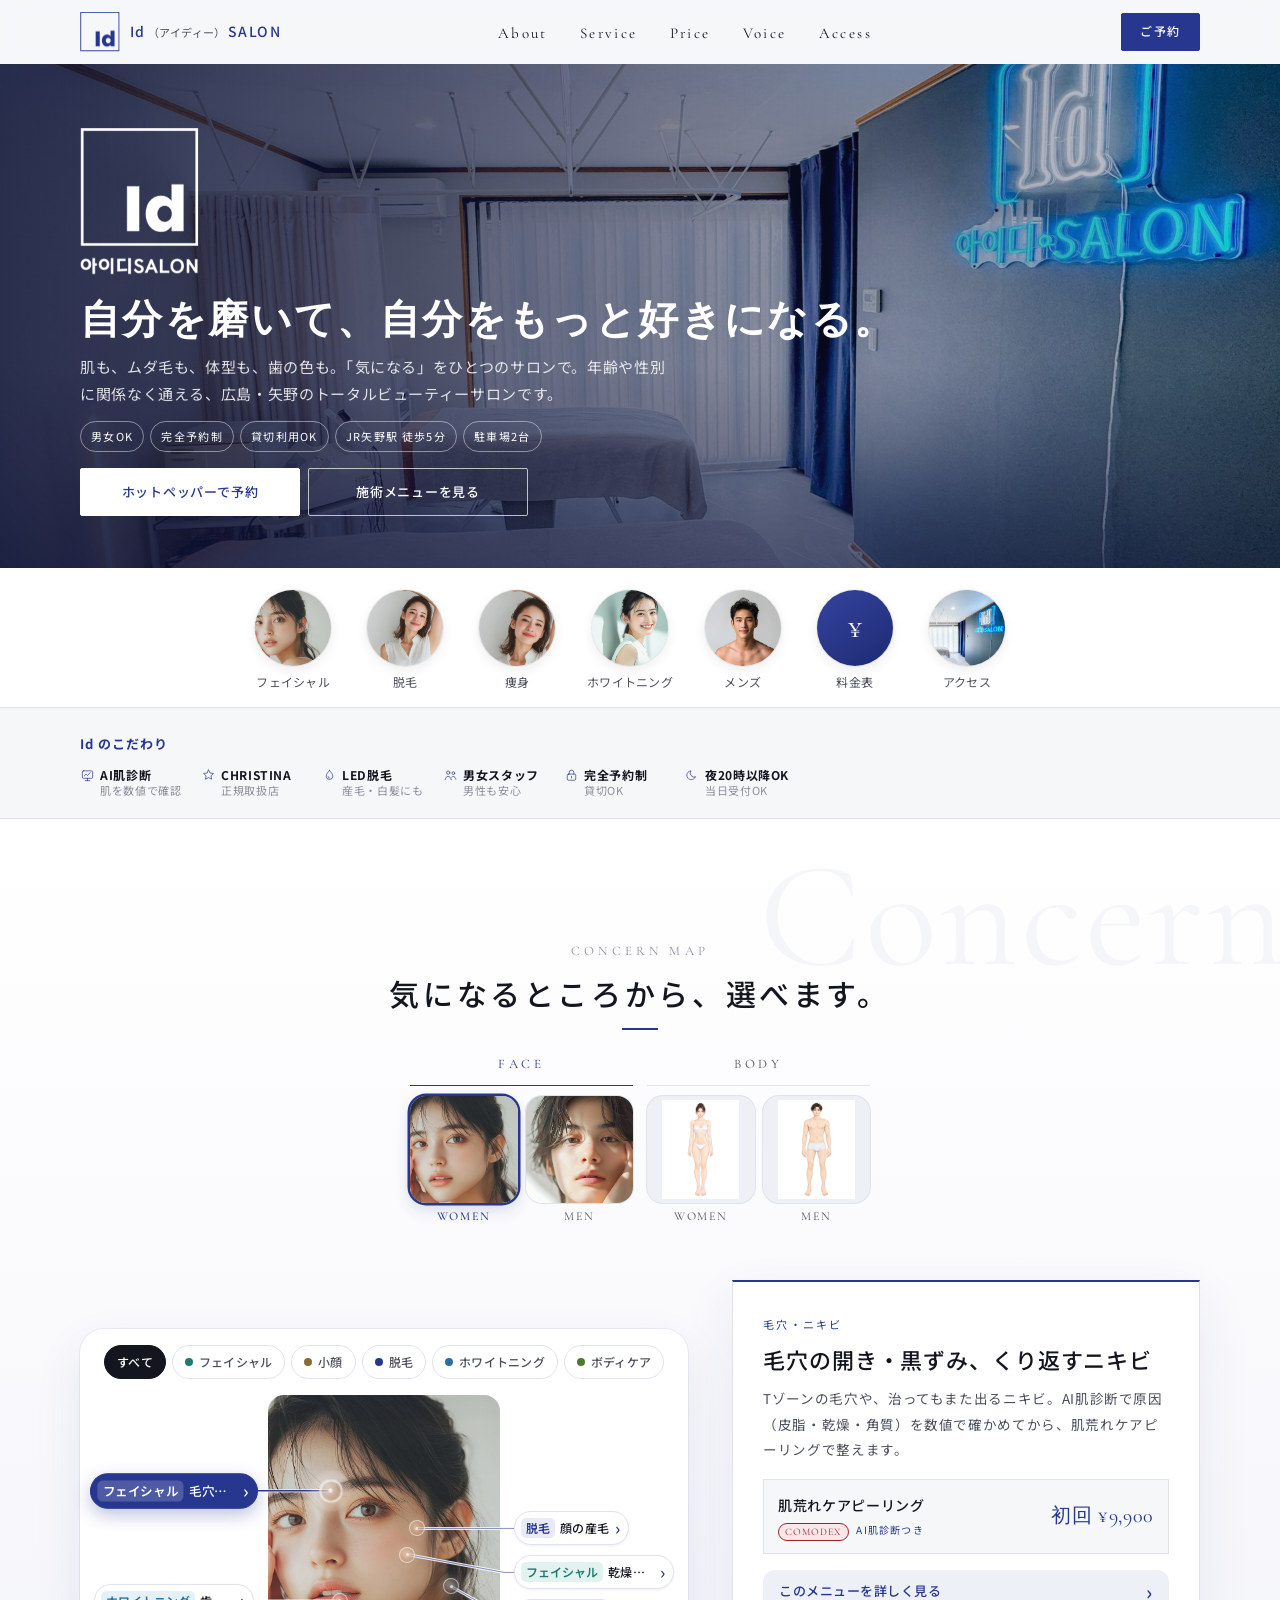
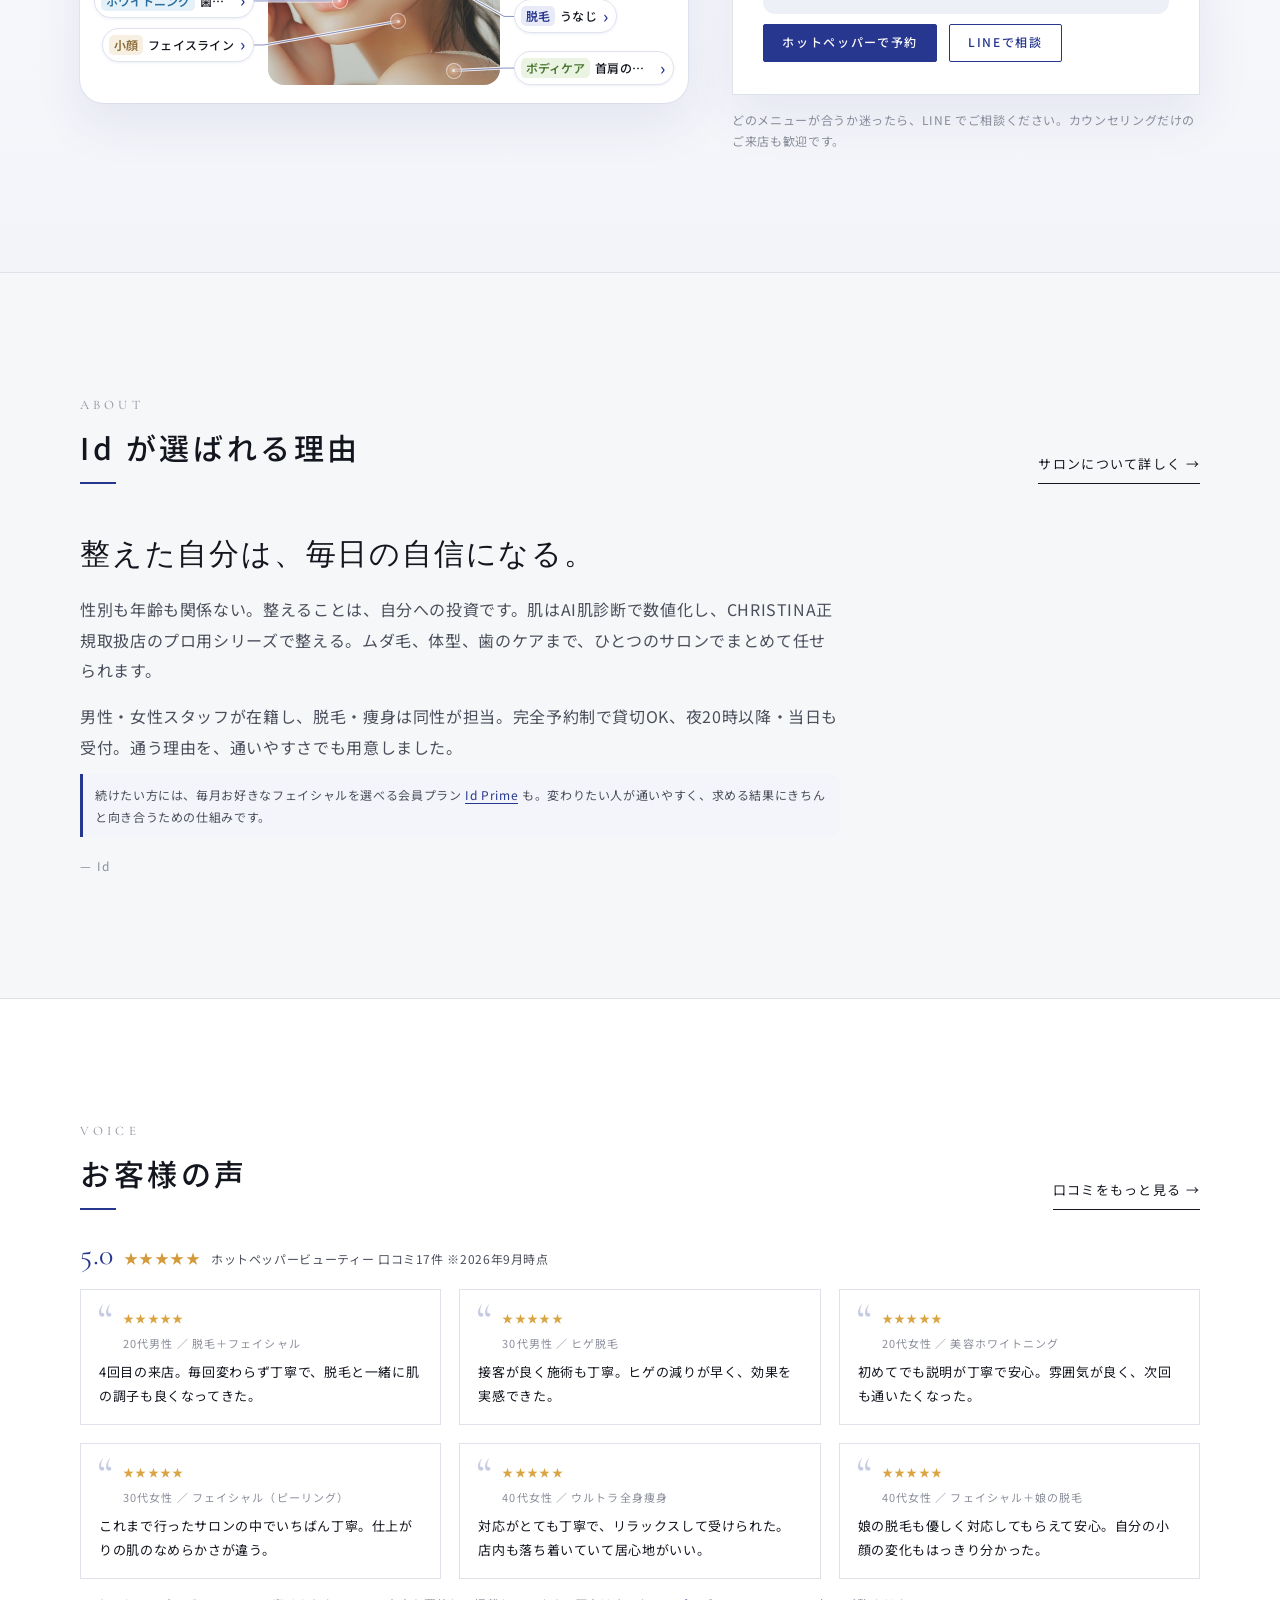
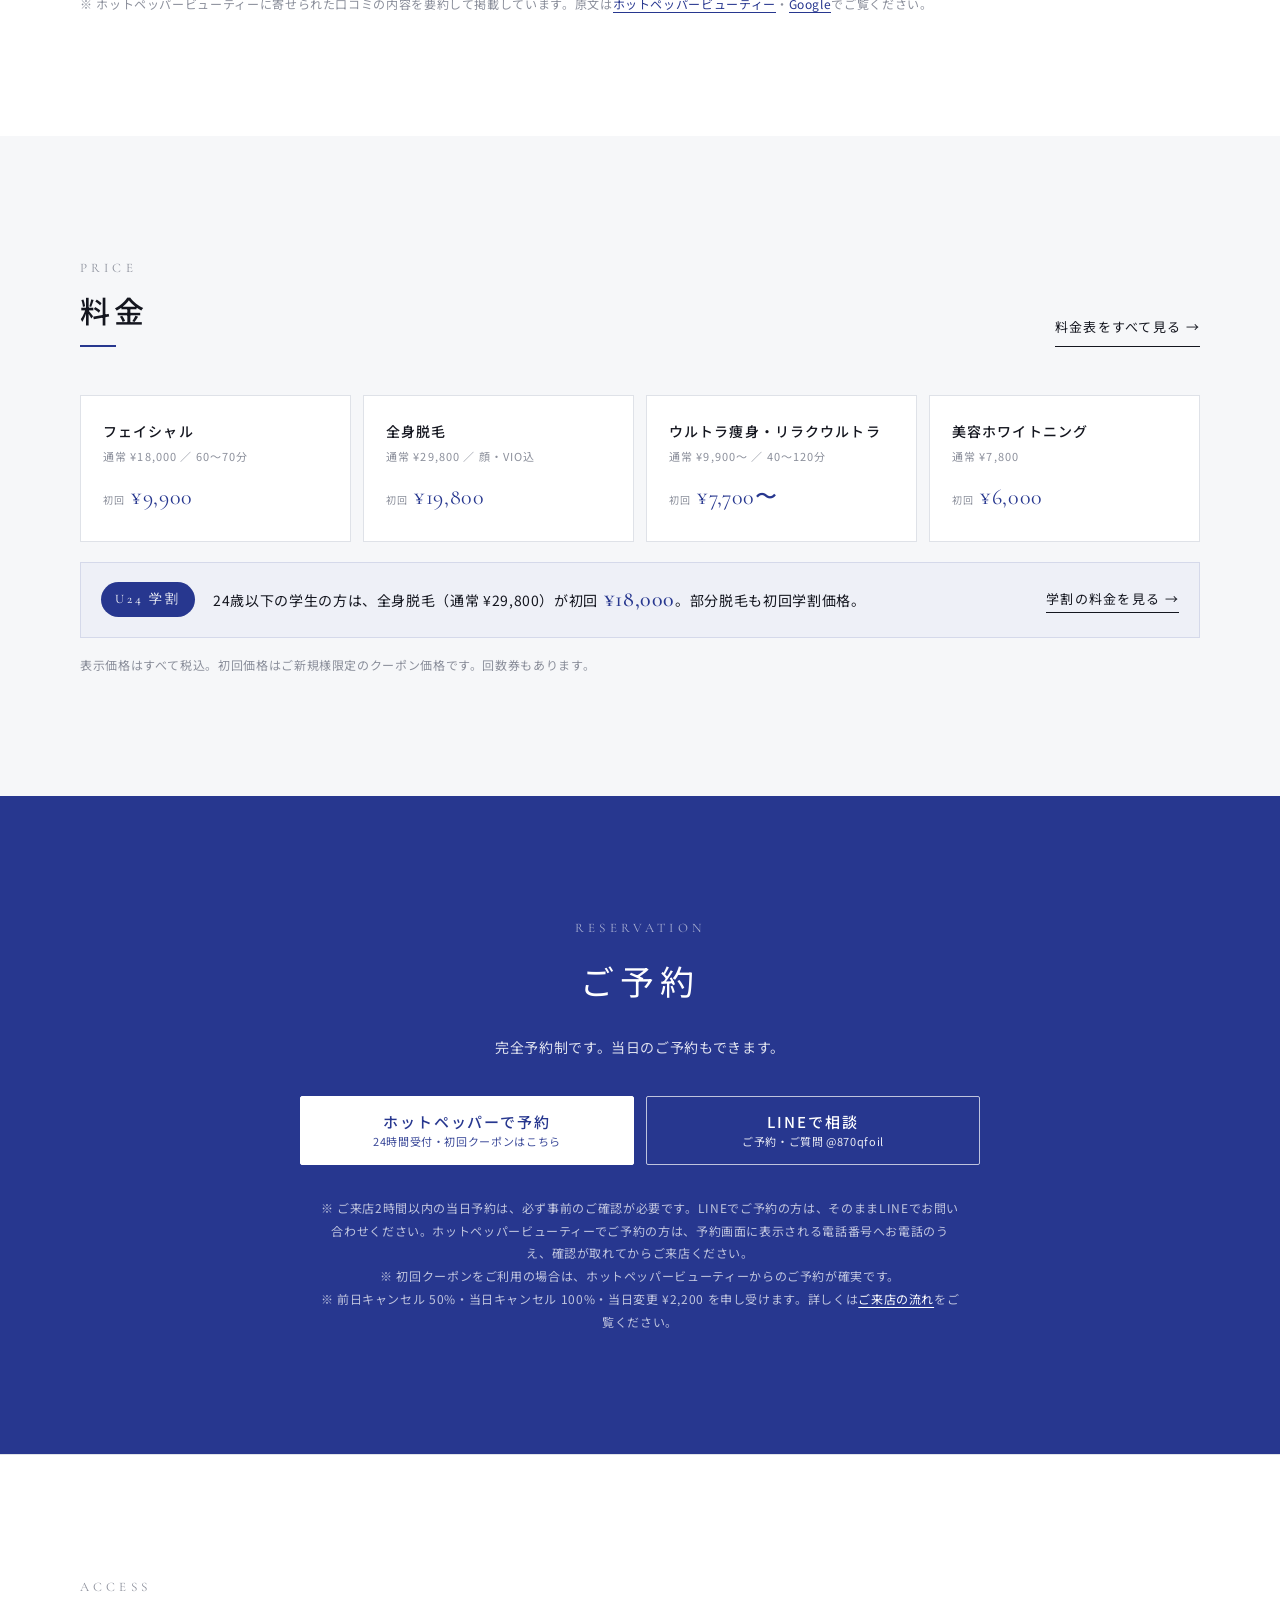
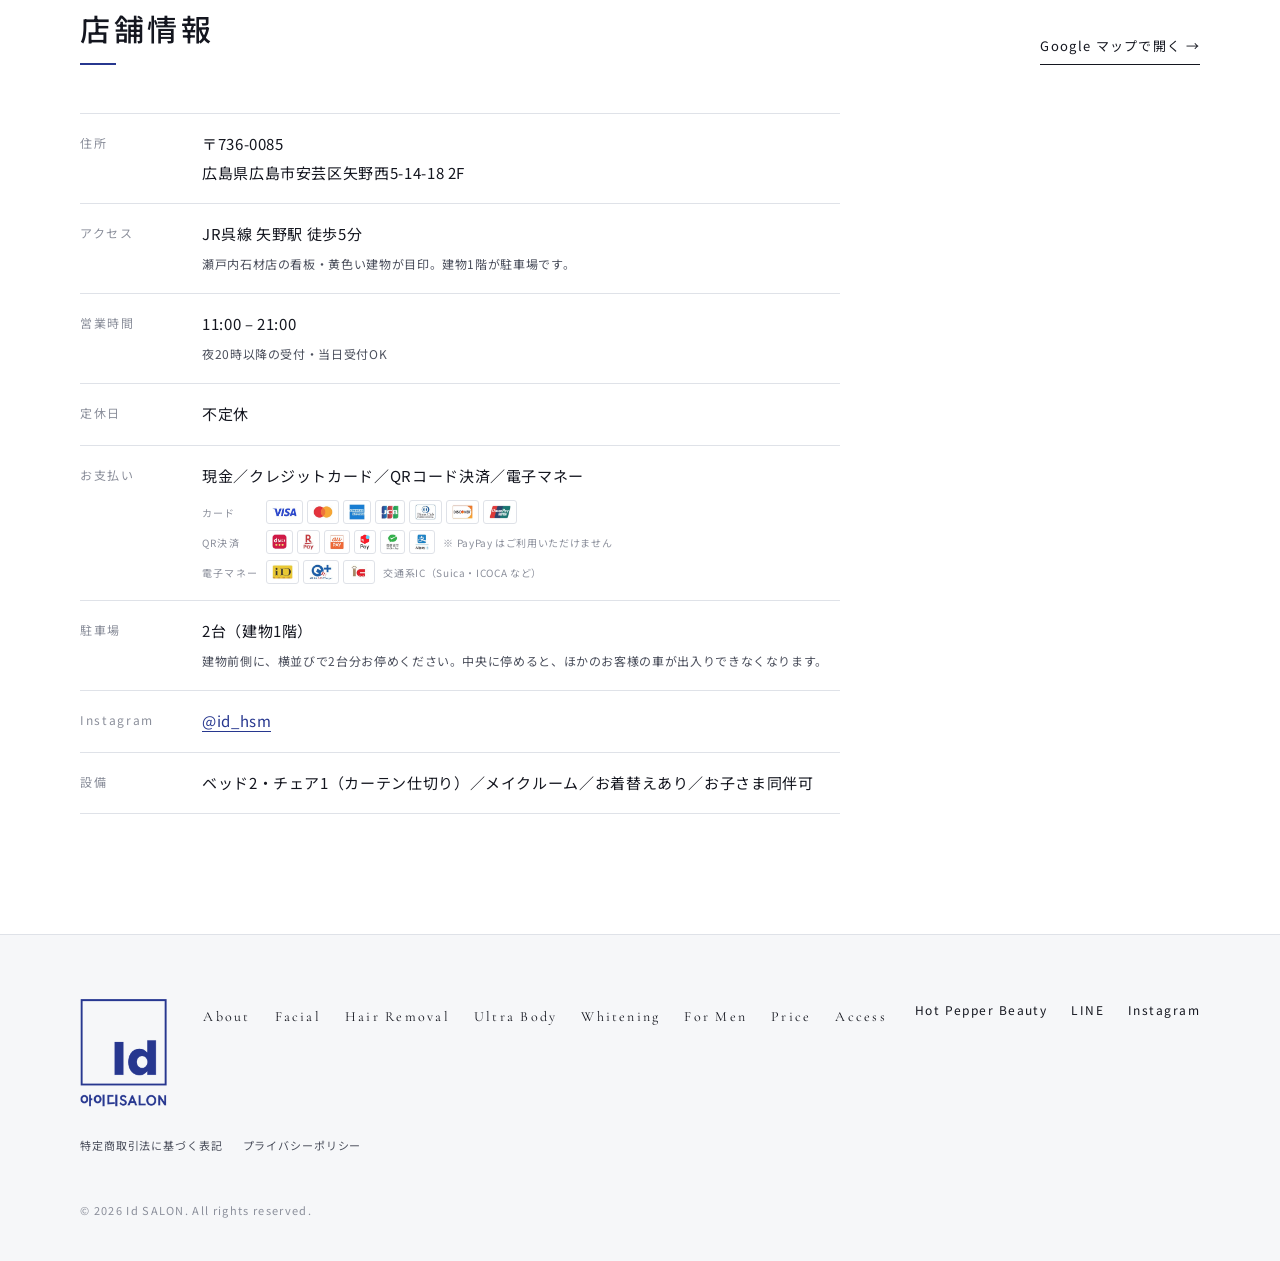
==== commit 6f11c4a0: "プレビュー更新 2026-10-31 16:38" ====
--- a/index.html
+++ b/index.html
@@ -4,7 +4,7 @@
 <link rel="preconnect" href="https://fonts.googleapis.com">
 <link rel="preconnect" href="https://fonts.gstatic.com" crossorigin>
 <link href="https://fonts.googleapis.com/css2?family=Cormorant+Garamond:ital,wght@0,400;0,500;1,400&family=Noto+Sans+JP:wght@300;400;500;700&display=swap" rel="stylesheet">
-<link rel="stylesheet" href="css/style.css?v=74">
+<link rel="stylesheet" href="css/style.css?v=79">
 <link rel="stylesheet" href="css/bodymap.css?v=7">
 
 
@@ -707,10 +707,11 @@
         </div>
         <div class="concept__grid concept__grid--text">
           <div class="concept__text">
-            <p class="concept__lead">男女問わず、肌ケアが当たり前になってきた今。<br class="pc-only">さまざまなお悩みにアプローチできるサロンを作りました。</p>
-            <p>毛穴・ニキビ・乾燥・フェイスラインなど、肌状態に合わせたフェイシャルとLED脱毛をご用意。痩身やホワイトニングも受けられる、トータルビューティーサロンです。</p>
-            <p>男性・女性スタッフが在籍する、完全予約制のプライベートサロン。年齢や性別に関係なく、どなたにもご利用いただける効果重視のメニューを揃えています。</p>
-            <p class="concept__sign">— Id オーナー</p>
+            <p class="concept__lead">整えた自分は、<br class="sp-only">毎日の自信になる。</p>
+            <p>性別も年齢も関係ない。整えることは、自分への投資です。肌はAI肌診断で数値化し、CHRISTINA正規取扱店のプロ用シリーズで整える。ムダ毛、体型、歯のケアまで、ひとつのサロンでまとめて任せられます。</p>
+            <p>男性・女性スタッフが在籍し、脱毛・痩身は同性が担当。完全予約制で貸切OK、夜20時以降・当日も受付。通う理由を、通いやすさでも用意しました。</p>
+            <p class="concept__prime">続けたい方には、毎月お好きなフェイシャルを選べる会員プラン <a href="facial.html#prime" class="link-inline">Id Prime</a> も。変わりたい人が通いやすく、求める結果にきちんと向き合うための仕組みです。</p>
+            <p class="concept__sign">— Id</p>
           </div>
         </div>
       </div>
@@ -762,7 +763,7 @@
         <p class="section__en section__en--light">Reservation</p>
         <h2 class="reserve__title">ご予約</h2>
         <p class="reserve__lead">
-          完全予約制です。当日のご予約もできます（2時間以内のご来店は、事前に空き状況をご確認ください）。
+          完全予約制です。当日のご予約もできます。
         </p>
         <div class="reserve__buttons">
           <a href="https://beauty.hotpepper.jp/kr/slnH000694676/" class="btn btn--white btn--lg" target="_blank" rel="noopener" data-reserve="web">
@@ -775,6 +776,7 @@
           </a>
         </div>
         <p class="reserve__note">
+          ※ ご来店2時間以内の当日予約は、必ず事前のご確認が必要です。LINEでご予約の方は、そのままLINEでお問い合わせください。ホットペッパービューティーでご予約の方は、予約画面に表示される電話番号へお電話のうえ、確認が取れてからご来店ください。<br>
           ※ 初回クーポンをご利用の場合は、ホットペッパービューティーからのご予約が確実です。<br>
           ※ 前日キャンセル 50%・当日キャンセル 100%・当日変更 ¥2,200 を申し受けます。詳しくは<a href="about.html#flow" class="reserve__link">ご来店の流れ</a>をご覧ください。
         </p>
--- a/css/style.css
+++ b/css/style.css
@@ -2658,3 +2658,49 @@
   .hcy__sub { font-size: 16px; } .hcy__sub-t { font-size: 13px; }
   .hcy__prog { gap: 12px; } .hcy__p b { font-size: 13px; } .hcy__p span { font-size: 11px; }
 }
+
+/* 毛の図（毛周期と同じタッチ）＋熱の光・矢印・ラベル */
+.folv { position: relative; width: 100%; max-width: 150px; margin-inline: auto; aspect-ratio: 1; }
+.folv img { width: 100%; height: 100%; display: block; }
+.folv__heat { position: absolute; width: 34%; aspect-ratio: 1; border-radius: 50%; transform: translate(-50%, -50%); pointer-events: none; mix-blend-mode: multiply; }
+.folv__heat--papilla { left: 43%; top: 80%; background: radial-gradient(circle, rgba(255,70,40,.85) 0, rgba(255,90,50,.35) 45%, rgba(255,120,60,0) 70%); }
+.folv__heat--bulge { left: 67%; top: 55%; background: radial-gradient(circle, rgba(255,170,40,.9) 0, rgba(255,190,70,.35) 45%, rgba(255,200,90,0) 70%); }
+.folv__arr { position: absolute; inset: 0; width: 100%; height: 100%; }
+.folv__lab { position: absolute; padding: 1px 6px; border-radius: 6px; background: #fff; font-size: 9px; font-weight: 700; white-space: nowrap; box-shadow: 0 1px 4px rgba(0,0,0,.1); }
+.folv__lab--bulge { left: 74%; top: 36%; color: #c9762e; border: 1px solid #f0b27a; }
+.folv__lab--papilla { left: 52%; top: 86%; color: #c0392b; border: 1px solid #e8968c; }
+.hrc__anat .folv { max-width: 170px; }
+@media (min-width: 600px) { .folv__lab { font-size: 11px; } .hrc__anat .folv { max-width: 220px; } }
+
+/* 比較カード：3枚とも行の高さをそろえる（説明文の下にメーターを下揃え） */
+.hrc__grid { align-items: stretch; }
+.hrc__card { display: flex; flex-direction: column; }
+.hrc__txt { flex: 1 1 auto; display: flex; align-items: center; justify-content: center; }
+.hrc__rate { margin-top: auto; }
+.hrc__name { min-height: 2.6em; }
+
+/* 毛周期：2×2 を時計回りに、真ん中に回る矢印 */
+.hcy__cycle { position: relative; }
+.hcy__cycle > .hcy__i:nth-of-type(1) { order: 1; } .hcy__cycle > .hcy__i:nth-of-type(2) { order: 2; }
+.hcy__cycle > .hcy__i:nth-of-type(3) { order: 4; } .hcy__cycle > .hcy__i:nth-of-type(4) { order: 3; }
+.hcy__center { position: absolute; left: 50%; top: 50%; z-index: 2; width: 74px; height: 74px; transform: translate(-50%, -50%); display: grid; place-items: center; filter: drop-shadow(0 3px 8px rgba(39,55,143,.18)); }
+.hcy__center svg { position: absolute; inset: 0; width: 100%; height: 100%; animation: hcySpin 14s linear infinite; }
+.hcy__center span { position: relative; display: flex; flex-direction: column; align-items: center; font-size: 11px; font-weight: 700; color: var(--c-brand); line-height: 1.2; }
+.hcy__center small { font-size: 8px; font-weight: 400; color: var(--c-ink-3); }
+@keyframes hcySpin { to { transform: rotate(360deg); } }
+@media (prefers-reduced-motion: reduce) { .hcy__center svg { animation: none; } }
+.hcy__i { padding-bottom: 12px; }
+@media (min-width: 600px) {
+  .hcy__cycle { grid-template-columns: repeat(2, minmax(0, 1fr)) !important; max-width: 720px; margin-inline: auto; gap: 14px; }
+  .hcy__center { width: 104px; height: 104px; } .hcy__center span { font-size: 15px; } .hcy__center small { font-size: 10px; }
+}
+/* 真ん中の矢印も li なので、番号をずらして時計回り（左上→右上→右下→左下）に */
+.hcy__cycle > .hcy__i:nth-of-type(2) { order: 1; } .hcy__cycle > .hcy__i:nth-of-type(3) { order: 2; }
+.hcy__cycle > .hcy__i:nth-of-type(4) { order: 4; } .hcy__cycle > .hcy__i:nth-of-type(5) { order: 3; }
+@media (max-width: 599px) { .hcy__cycle { gap: 18px 18px; } .hcy__center { width: 58px; height: 58px; } .hcy__center span { font-size: 9.5px; } .hcy__center small { font-size: 7px; } }
+.concept__prime { font-size: 12px; line-height: 1.8; color: var(--c-ink-2); padding: 10px 12px; border-left: 3px solid var(--c-brand); background: #f3f5fa; border-radius: 0 10px 10px 0; }
+.price-sameday { font-size: 11px !important; line-height: 1.7 !important; color: var(--c-ink-3) !important; }
+@media (max-width: 599px) { .concept__lead { font-size: 18px; line-height: 1.6; } .concept__text p { font-size: 13px; line-height: 1.85; } }
+.concept .concept__lead { font-family: var(--font-serif); font-size: 21px !important; font-weight: 500; line-height: 1.55; letter-spacing: .06em; color: var(--c-ink); margin-bottom: 10px; }
+@media (max-width: 599px) { .concept .sec-row { align-items: center; } .concept .sec-row .link-arrow { font-size: 11px; } .concept .section__title { white-space: nowrap; font-size: 19px; } }
+@media (min-width: 900px) { .concept .concept__lead { font-size: 30px !important; } }
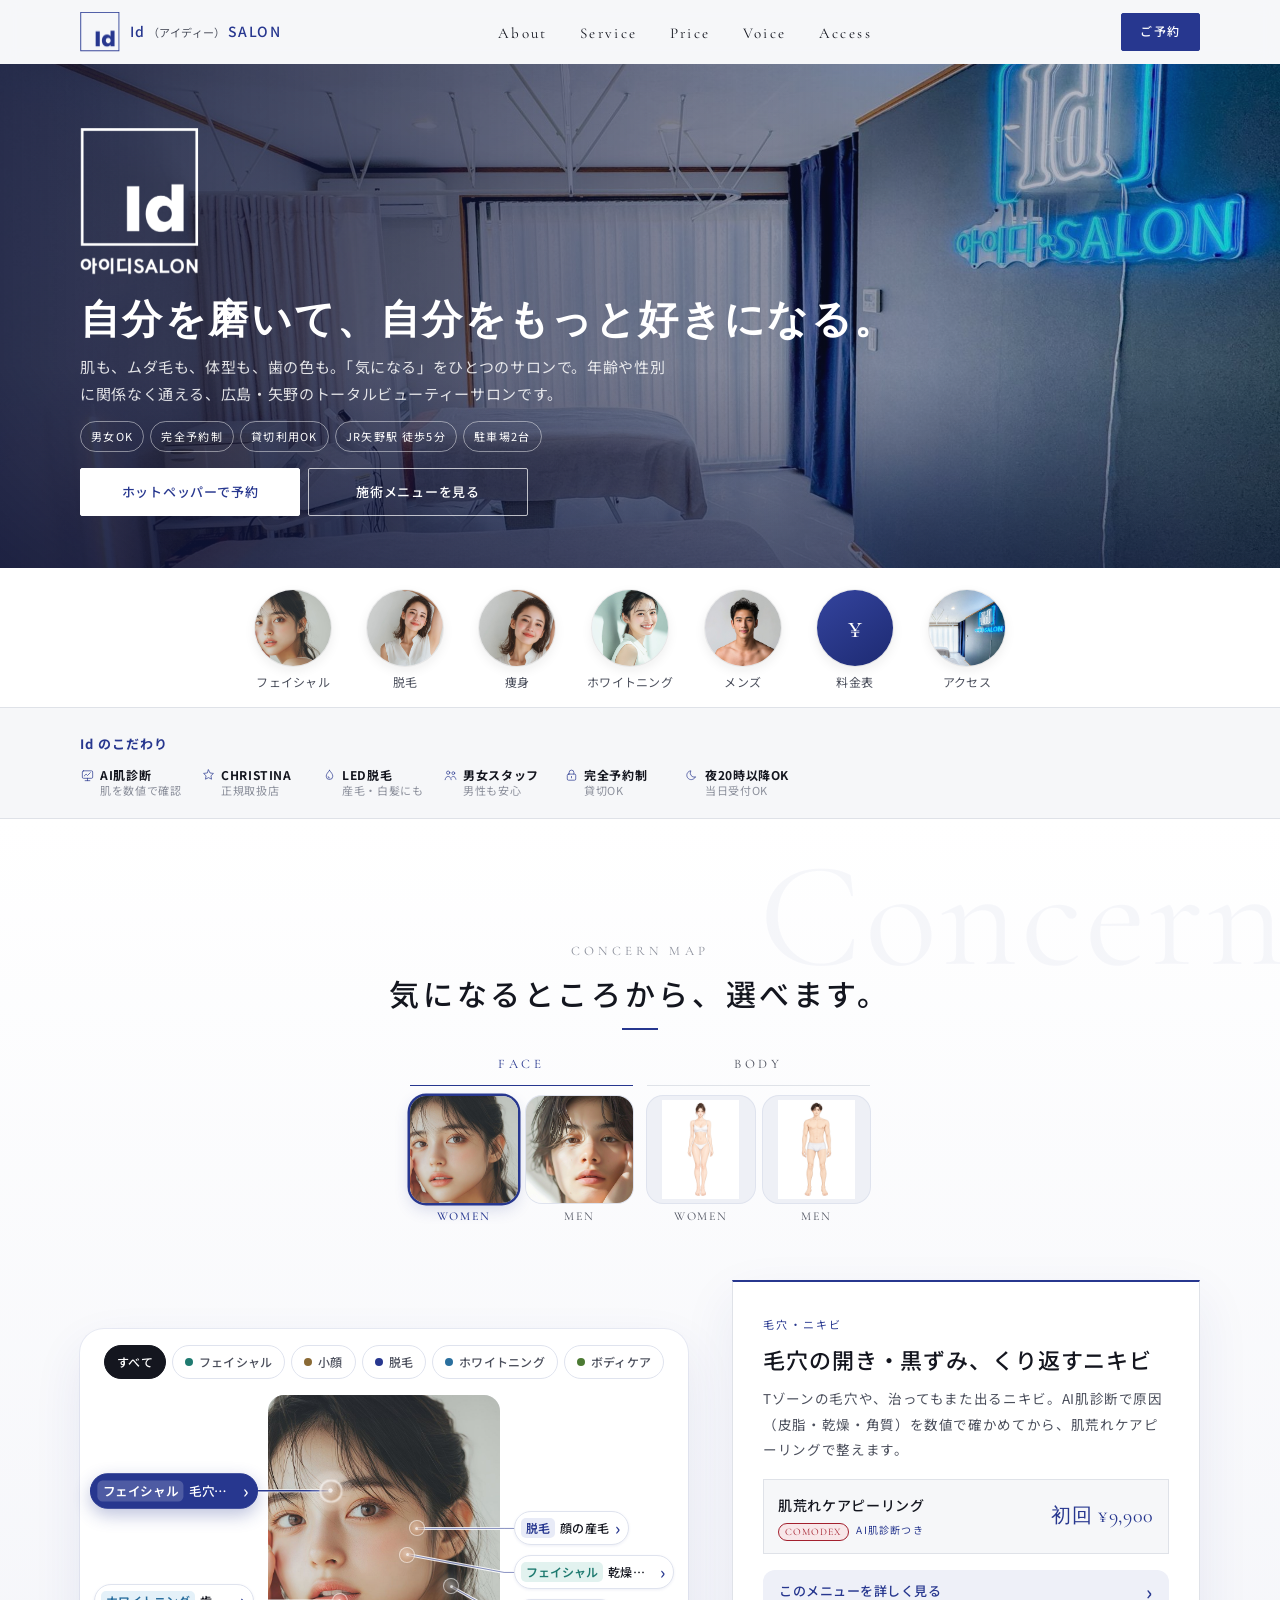
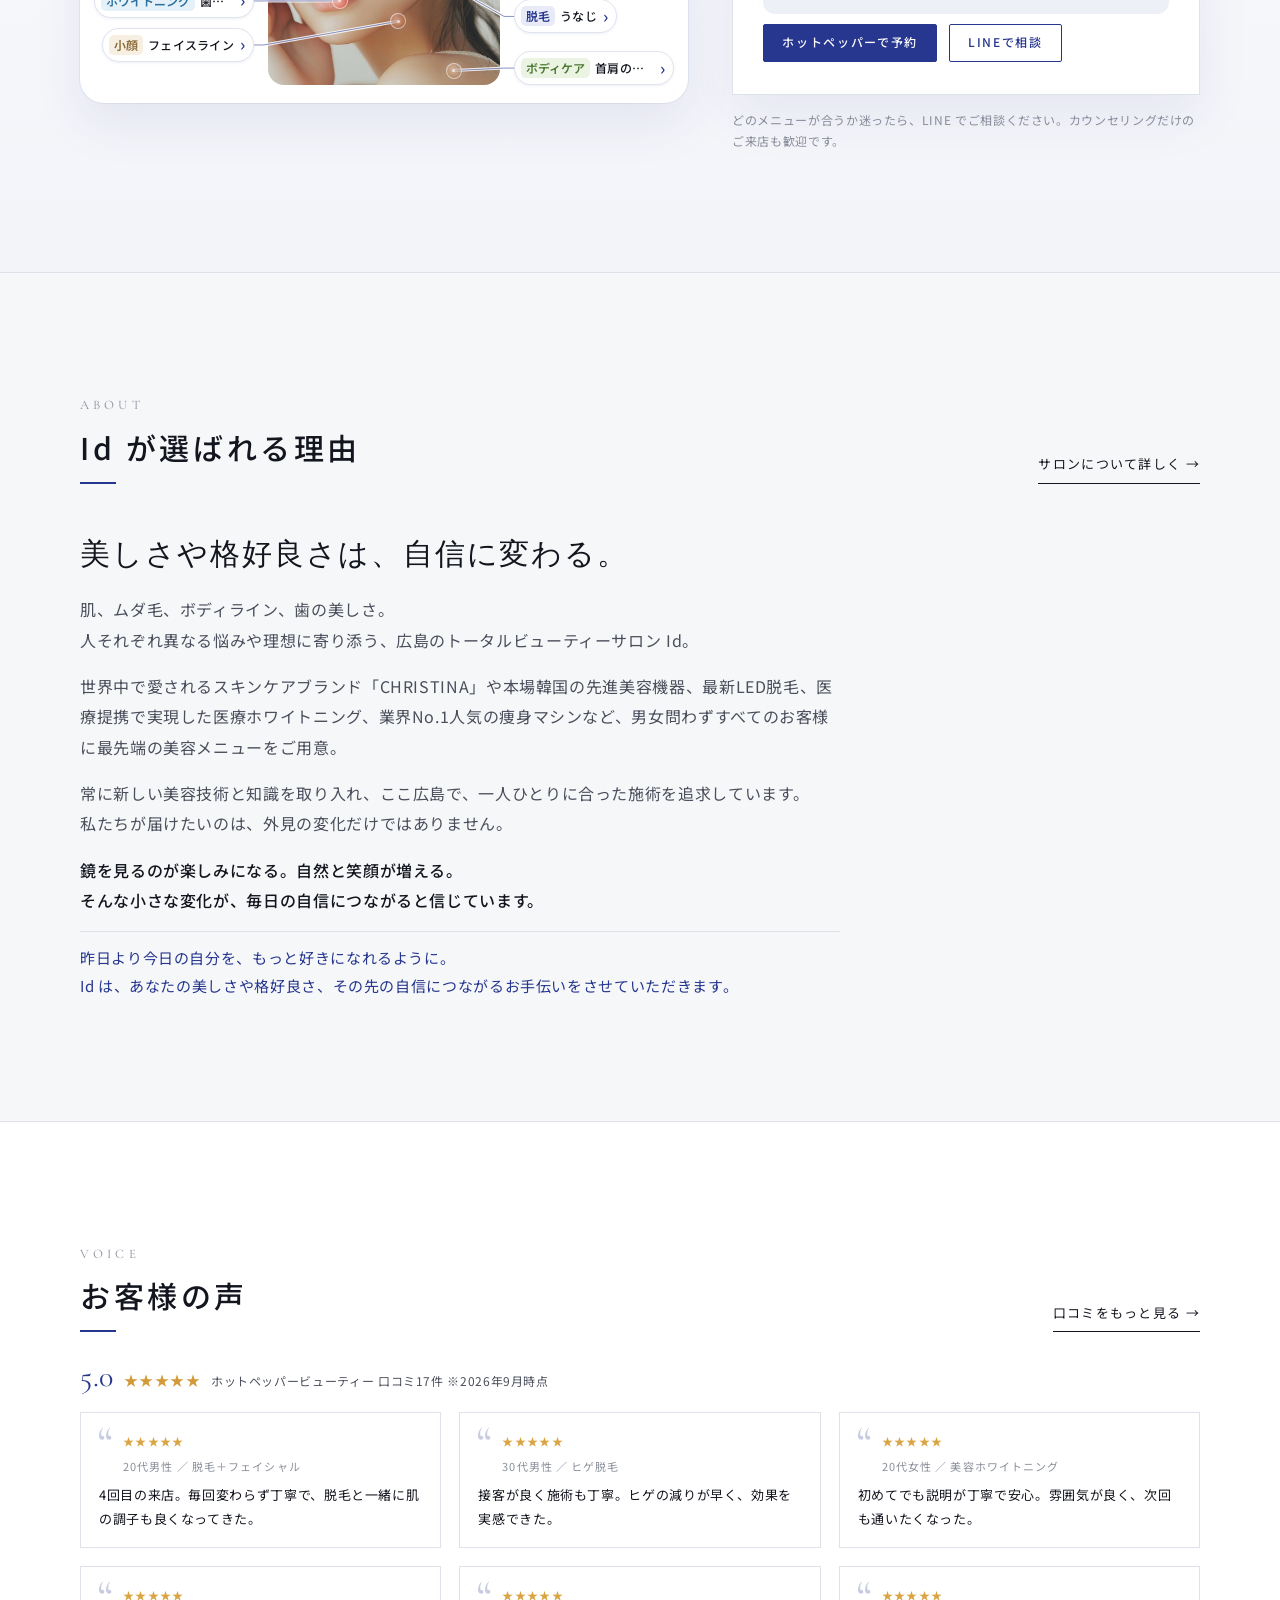
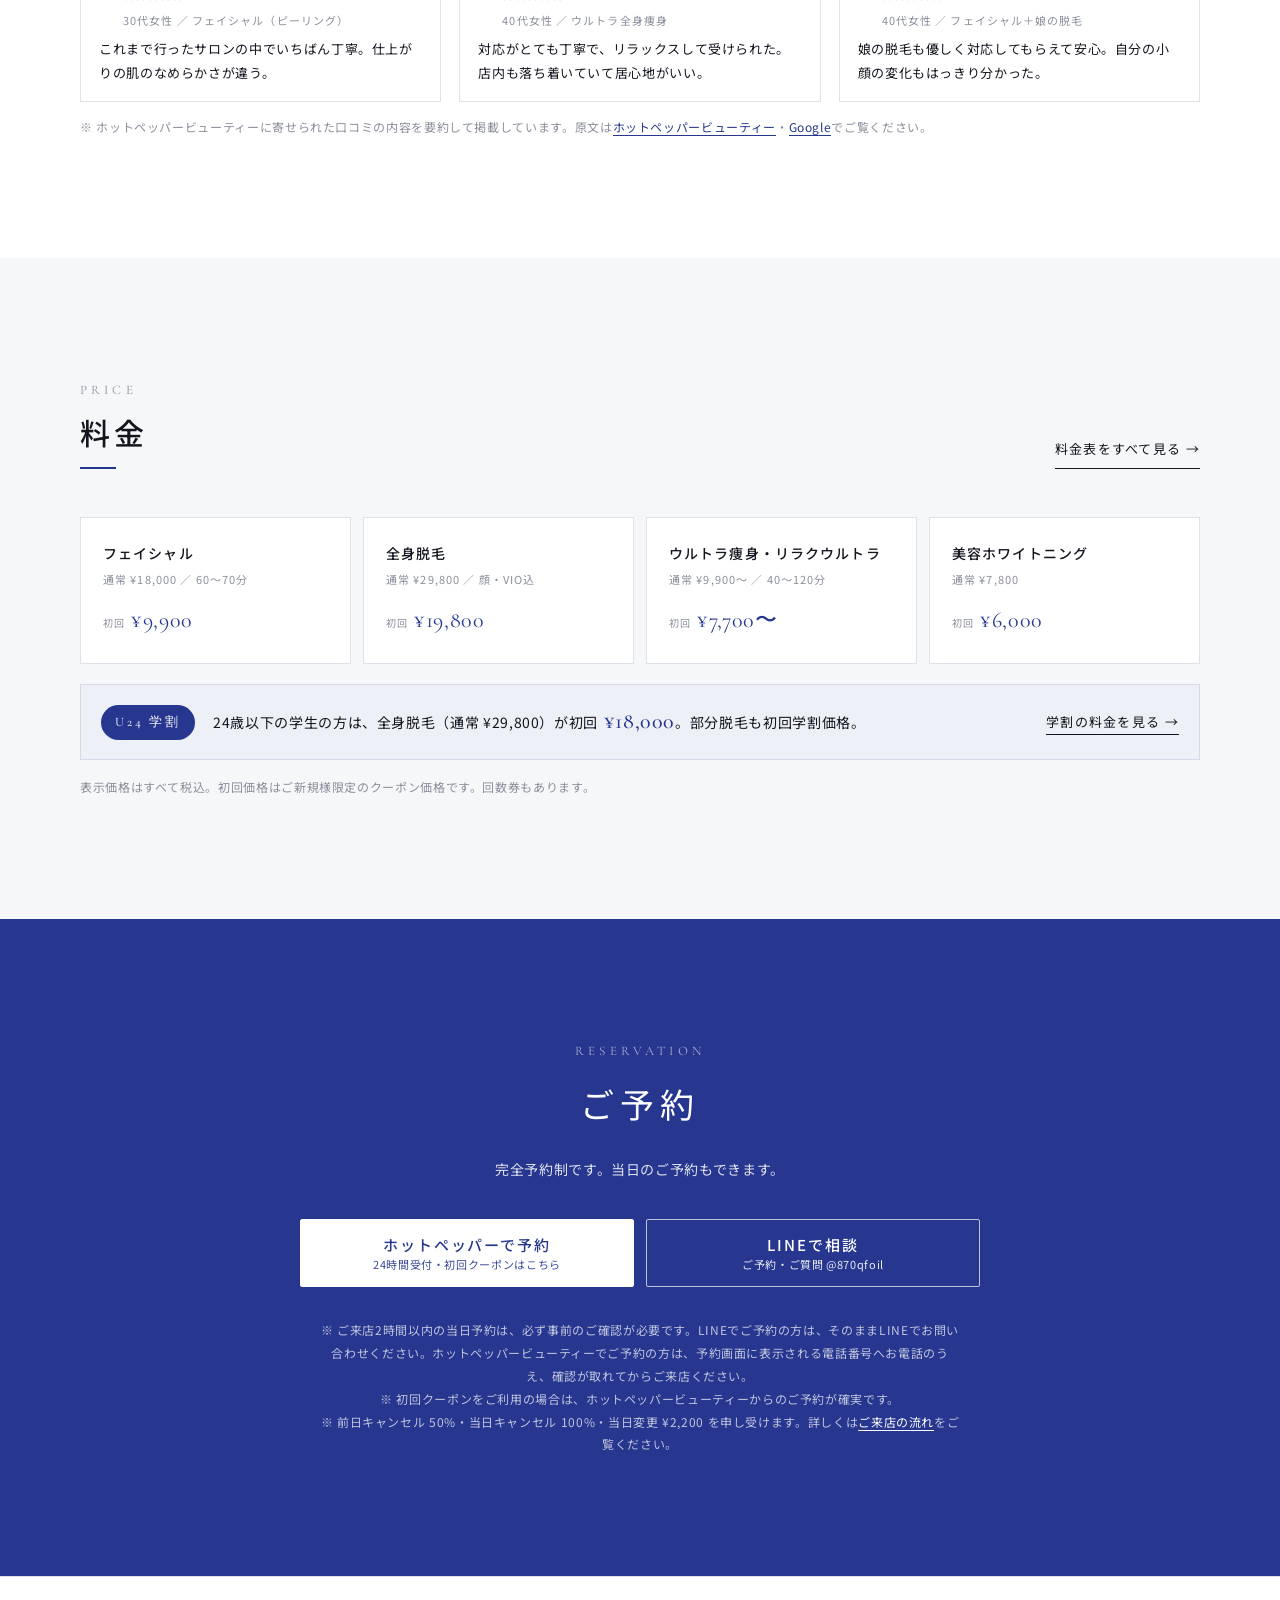
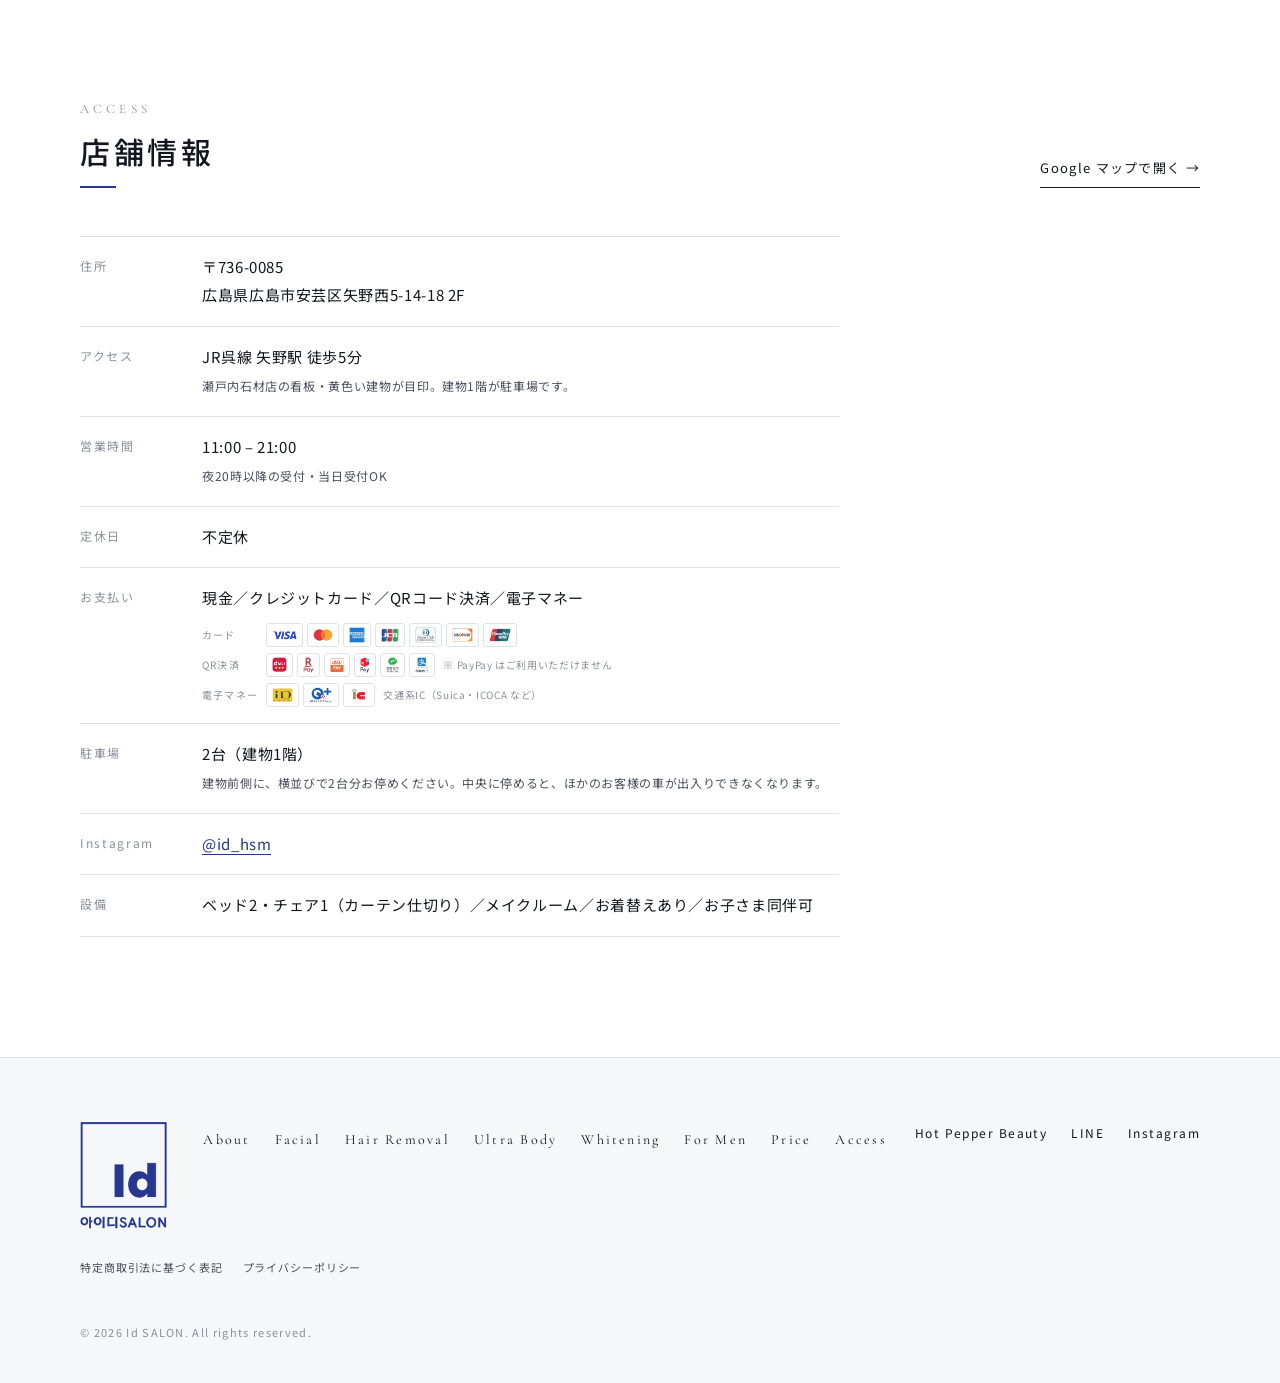
==== commit 2fd79f63: "プレビュー更新 2026-10-31 16:53" ====
--- a/index.html
+++ b/index.html
@@ -4,7 +4,7 @@
 <link rel="preconnect" href="https://fonts.googleapis.com">
 <link rel="preconnect" href="https://fonts.gstatic.com" crossorigin>
 <link href="https://fonts.googleapis.com/css2?family=Cormorant+Garamond:ital,wght@0,400;0,500;1,400&family=Noto+Sans+JP:wght@300;400;500;700&display=swap" rel="stylesheet">
-<link rel="stylesheet" href="css/style.css?v=79">
+<link rel="stylesheet" href="css/style.css?v=80">
 <link rel="stylesheet" href="css/bodymap.css?v=7">
 
 
@@ -707,11 +707,12 @@
         </div>
         <div class="concept__grid concept__grid--text">
           <div class="concept__text">
-            <p class="concept__lead">整えた自分は、<br class="sp-only">毎日の自信になる。</p>
-            <p>性別も年齢も関係ない。整えることは、自分への投資です。肌はAI肌診断で数値化し、CHRISTINA正規取扱店のプロ用シリーズで整える。ムダ毛、体型、歯のケアまで、ひとつのサロンでまとめて任せられます。</p>
-            <p>男性・女性スタッフが在籍し、脱毛・痩身は同性が担当。完全予約制で貸切OK、夜20時以降・当日も受付。通う理由を、通いやすさでも用意しました。</p>
-            <p class="concept__prime">続けたい方には、毎月お好きなフェイシャルを選べる会員プラン <a href="facial.html#prime" class="link-inline">Id Prime</a> も。変わりたい人が通いやすく、求める結果にきちんと向き合うための仕組みです。</p>
-            <p class="concept__sign">— Id</p>
+            <p class="concept__lead">美しさや格好良さは、<br class="sp-only">自信に変わる。</p>
+            <p>肌、ムダ毛、ボディライン、歯の美しさ。<br>人それぞれ異なる悩みや理想に寄り添う、広島のトータルビューティーサロン Id。</p>
+            <p>世界中で愛されるスキンケアブランド「CHRISTINA」や本場韓国の先進美容機器、最新LED脱毛、医療提携で実現した医療ホワイトニング、業界No.1人気の痩身マシンなど、男女問わずすべてのお客様に最先端の美容メニューをご用意。</p>
+            <p>常に新しい美容技術と知識を取り入れ、ここ広島で、一人ひとりに合った施術を追求しています。<br>私たちが届けたいのは、外見の変化だけではありません。</p>
+            <p class="concept__em">鏡を見るのが楽しみになる。自然と笑顔が増える。<br>そんな小さな変化が、毎日の自信につながると信じています。</p>
+            <p class="concept__close">昨日より今日の自分を、もっと好きになれるように。<br>Id は、あなたの美しさや格好良さ、その先の自信につながるお手伝いをさせていただきます。</p>
           </div>
         </div>
       </div>
--- a/css/style.css
+++ b/css/style.css
@@ -2704,3 +2704,6 @@
 .concept .concept__lead { font-family: var(--font-serif); font-size: 21px !important; font-weight: 500; line-height: 1.55; letter-spacing: .06em; color: var(--c-ink); margin-bottom: 10px; }
 @media (max-width: 599px) { .concept .sec-row { align-items: center; } .concept .sec-row .link-arrow { font-size: 11px; } .concept .section__title { white-space: nowrap; font-size: 19px; } }
 @media (min-width: 900px) { .concept .concept__lead { font-size: 30px !important; } }
+.concept__em { font-size: 14px !important; font-weight: 500; color: var(--c-ink) !important; line-height: 1.9 !important; }
+.concept__close { margin-top: 4px; padding-top: 12px; border-top: 1px solid var(--c-line); font-size: 13px !important; color: var(--c-brand) !important; line-height: 1.9 !important; }
+@media (min-width: 600px) { .concept__em { font-size: 16px !important; } .concept__close { font-size: 15px !important; } }
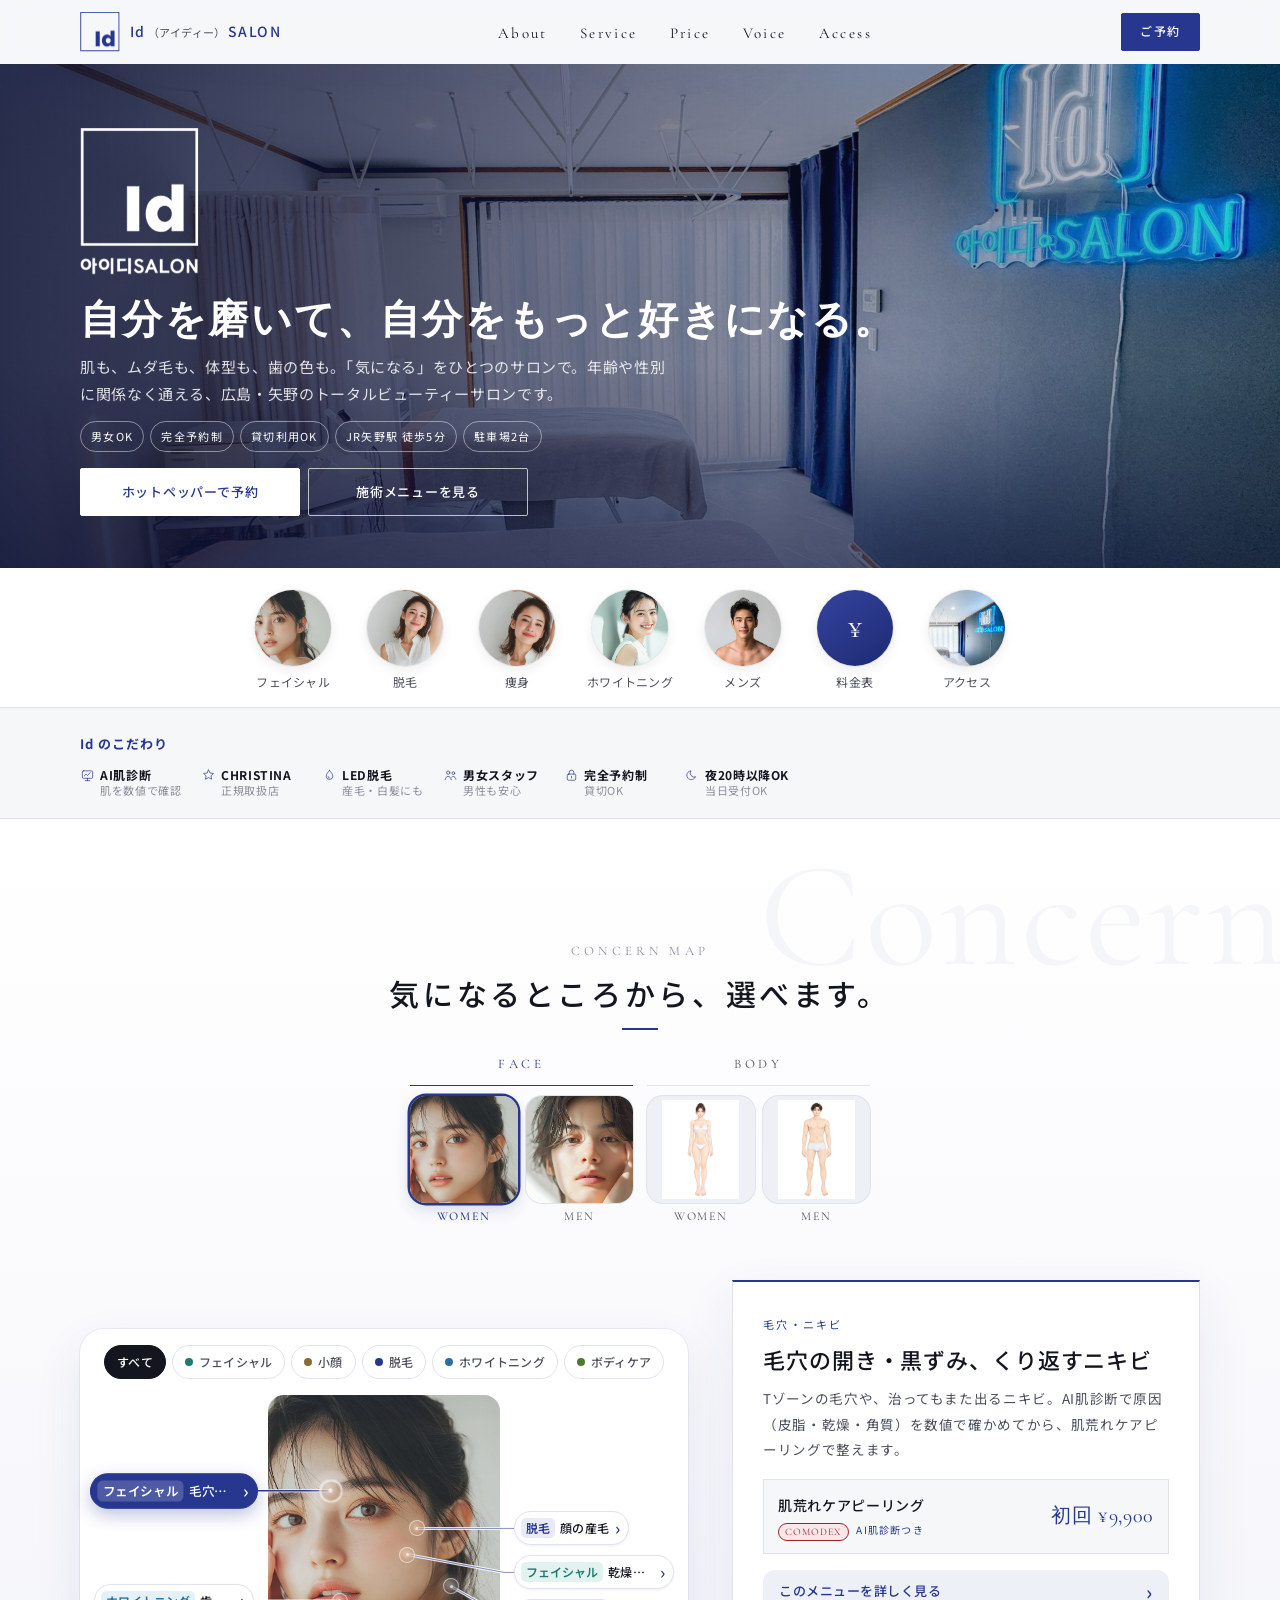
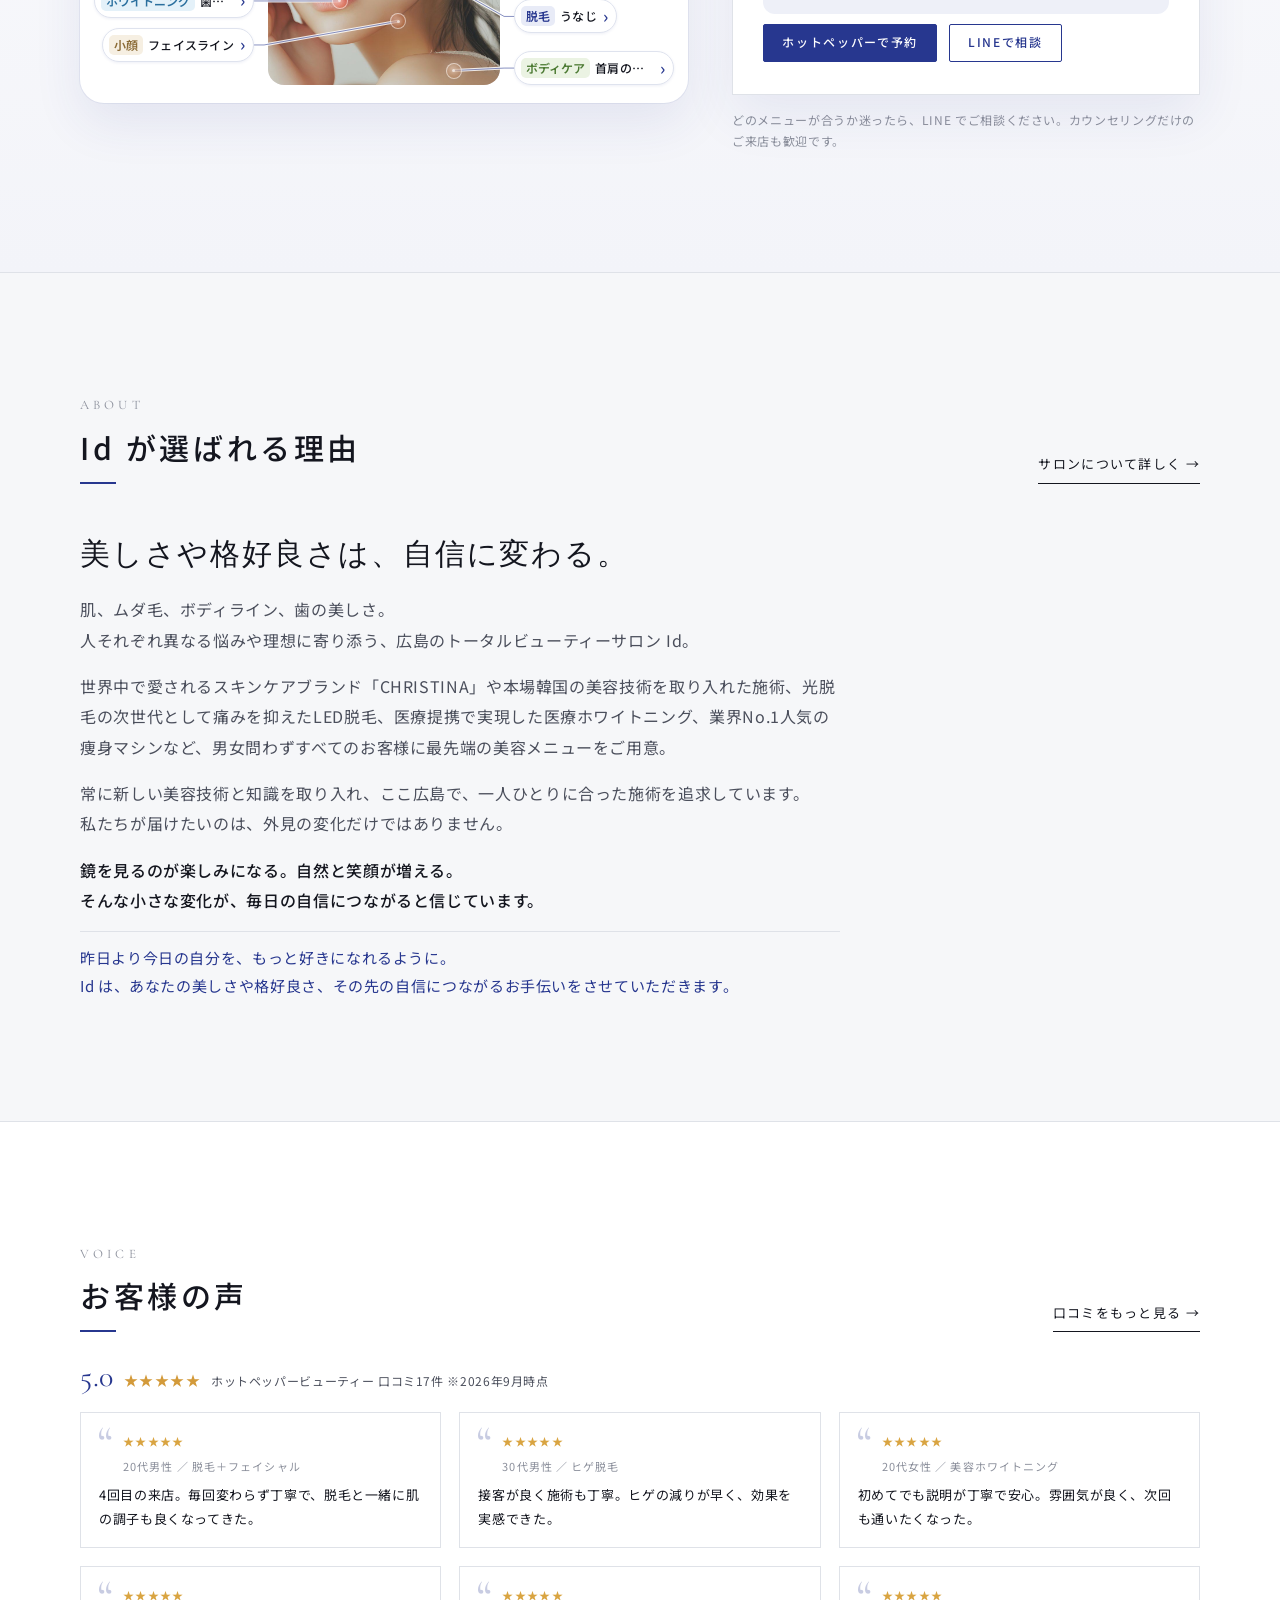
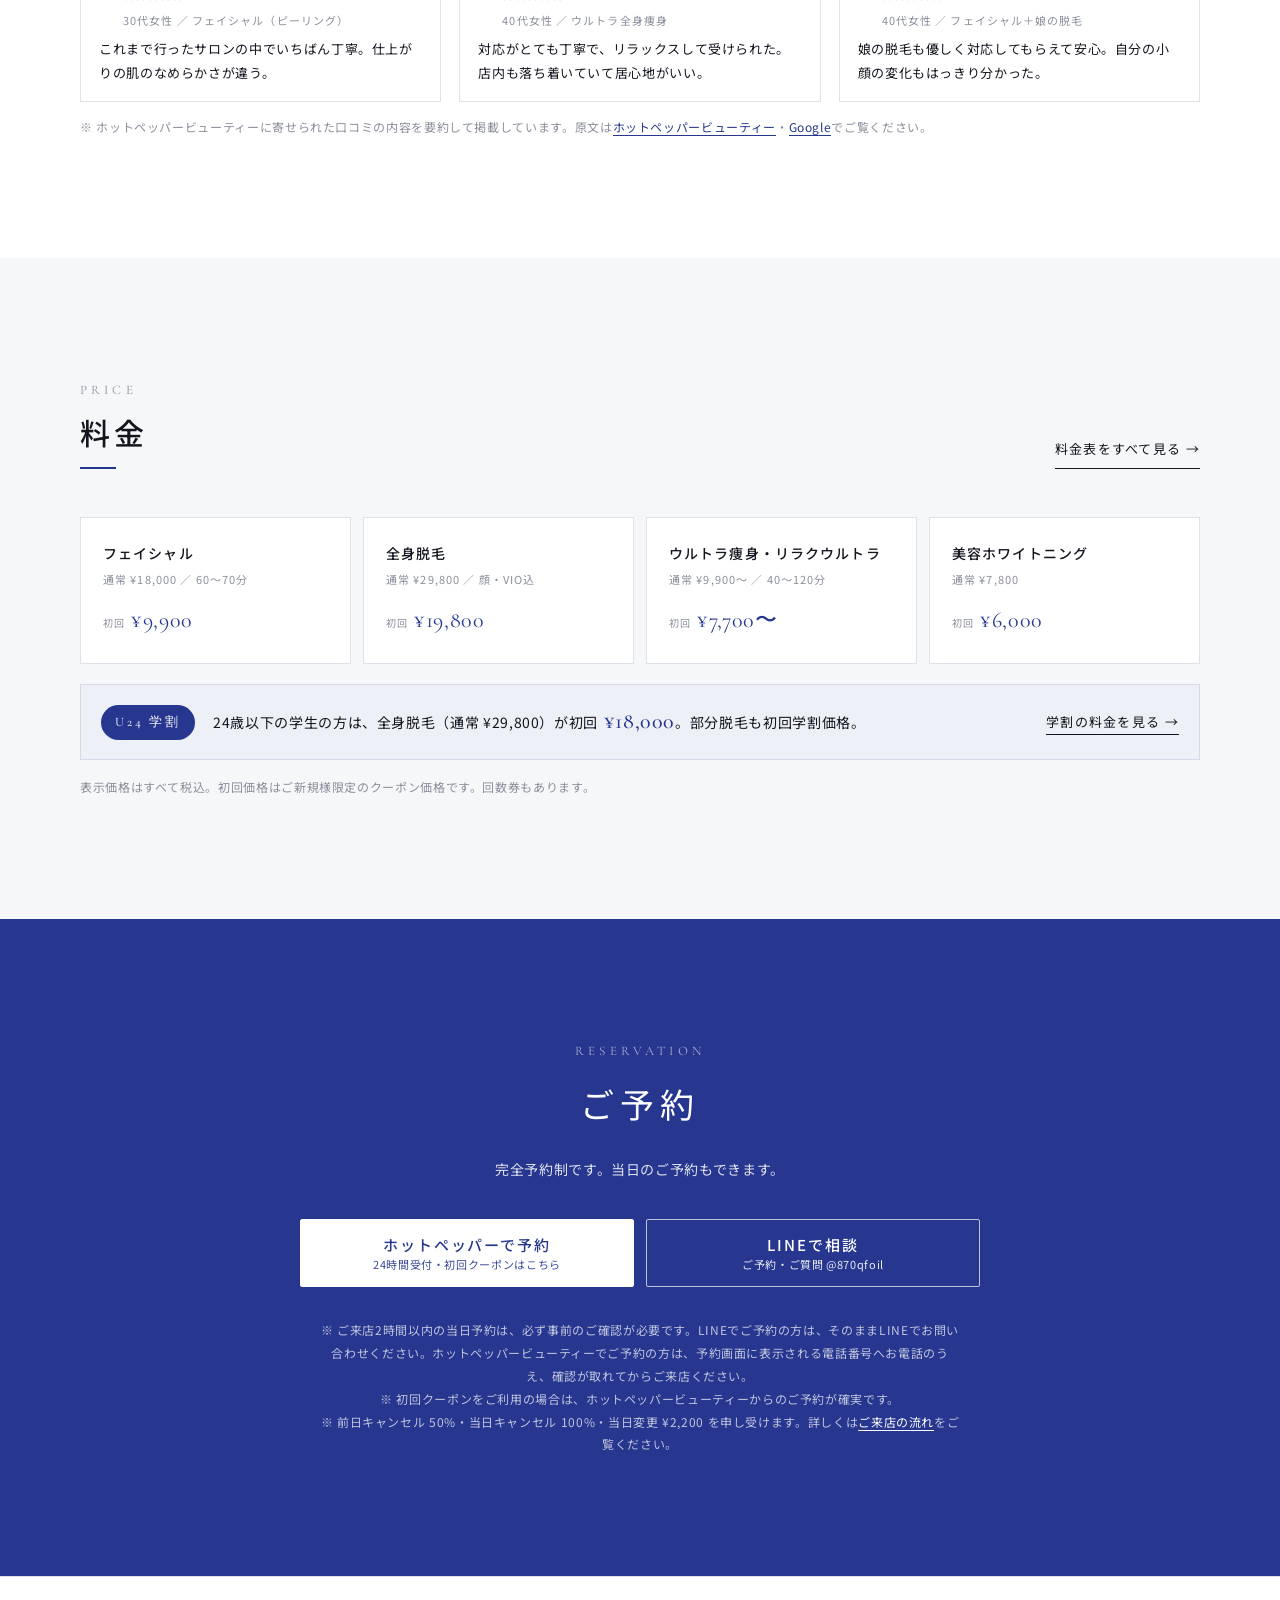
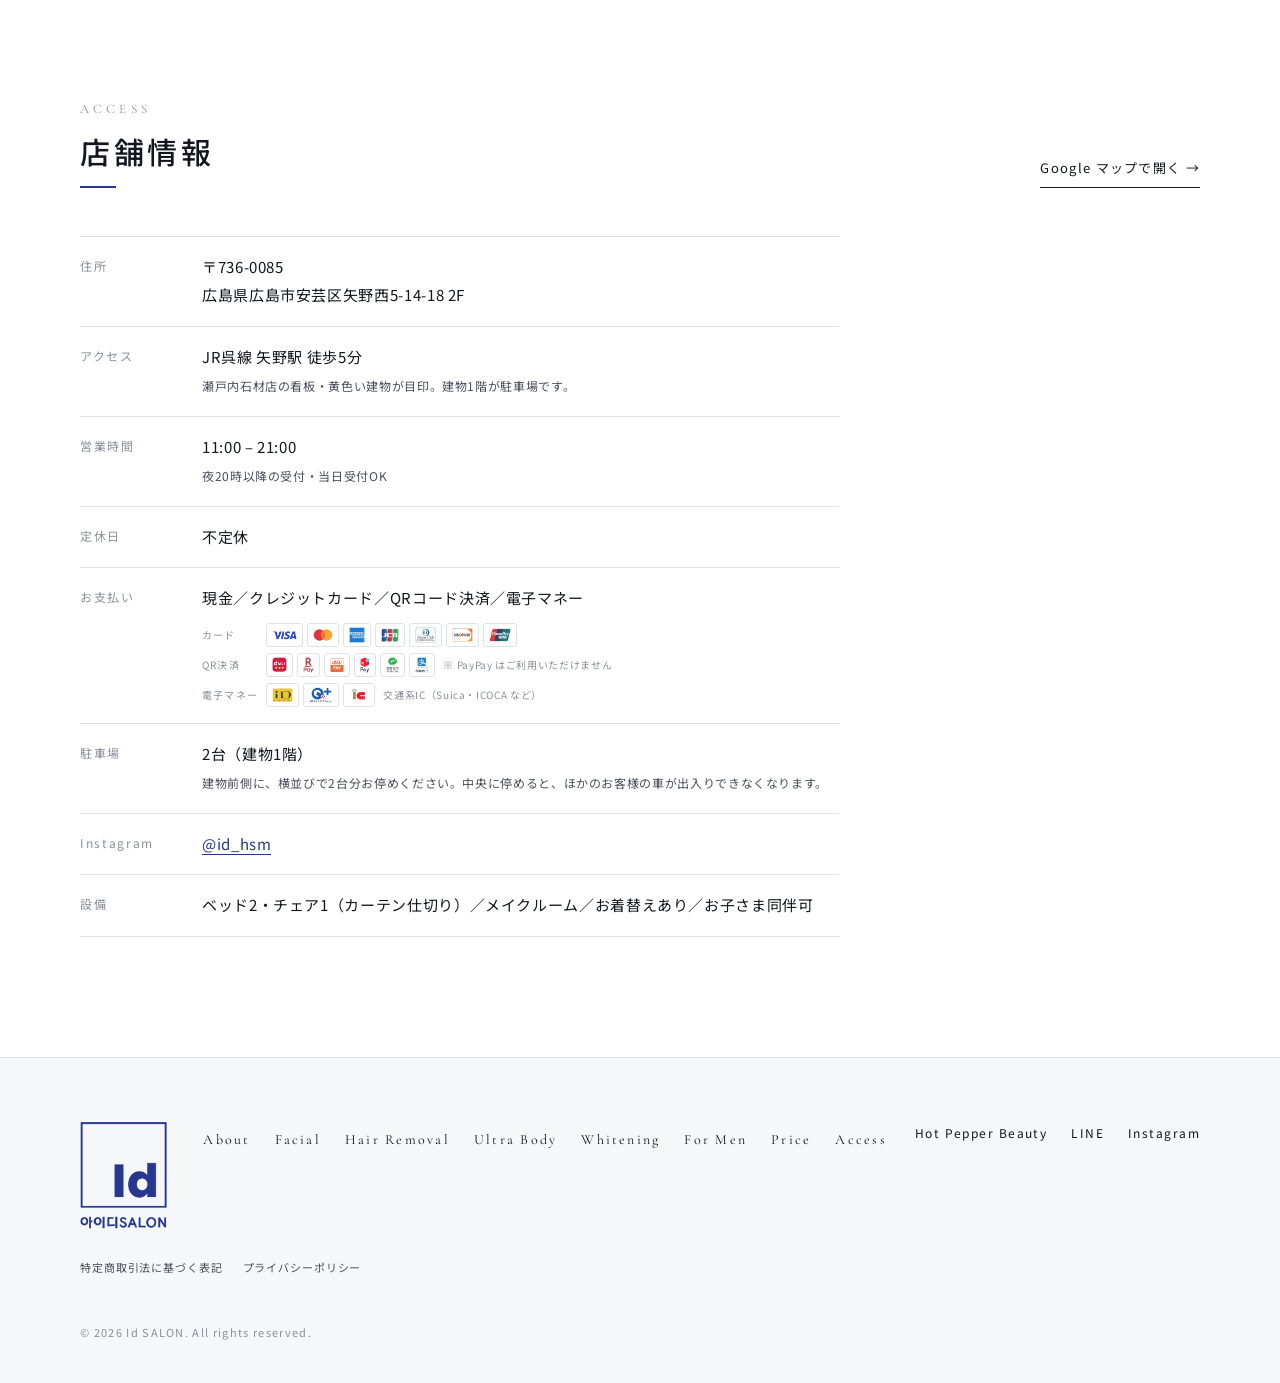
==== commit 15206c23: "プレビュー更新 2026-10-31 16:58" ====
--- a/index.html
+++ b/index.html
@@ -709,7 +709,7 @@
           <div class="concept__text">
             <p class="concept__lead">美しさや格好良さは、<br class="sp-only">自信に変わる。</p>
             <p>肌、ムダ毛、ボディライン、歯の美しさ。<br>人それぞれ異なる悩みや理想に寄り添う、広島のトータルビューティーサロン Id。</p>
-            <p>世界中で愛されるスキンケアブランド「CHRISTINA」や本場韓国の先進美容機器、最新LED脱毛、医療提携で実現した医療ホワイトニング、業界No.1人気の痩身マシンなど、男女問わずすべてのお客様に最先端の美容メニューをご用意。</p>
+            <p>世界中で愛されるスキンケアブランド「CHRISTINA」や本場韓国の美容技術を取り入れた施術、光脱毛の次世代として痛みを抑えたLED脱毛、医療提携で実現した医療ホワイトニング、業界No.1人気の痩身マシンなど、男女問わずすべてのお客様に最先端の美容メニューをご用意。</p>
             <p>常に新しい美容技術と知識を取り入れ、ここ広島で、一人ひとりに合った施術を追求しています。<br>私たちが届けたいのは、外見の変化だけではありません。</p>
             <p class="concept__em">鏡を見るのが楽しみになる。自然と笑顔が増える。<br>そんな小さな変化が、毎日の自信につながると信じています。</p>
             <p class="concept__close">昨日より今日の自分を、もっと好きになれるように。<br>Id は、あなたの美しさや格好良さ、その先の自信につながるお手伝いをさせていただきます。</p>
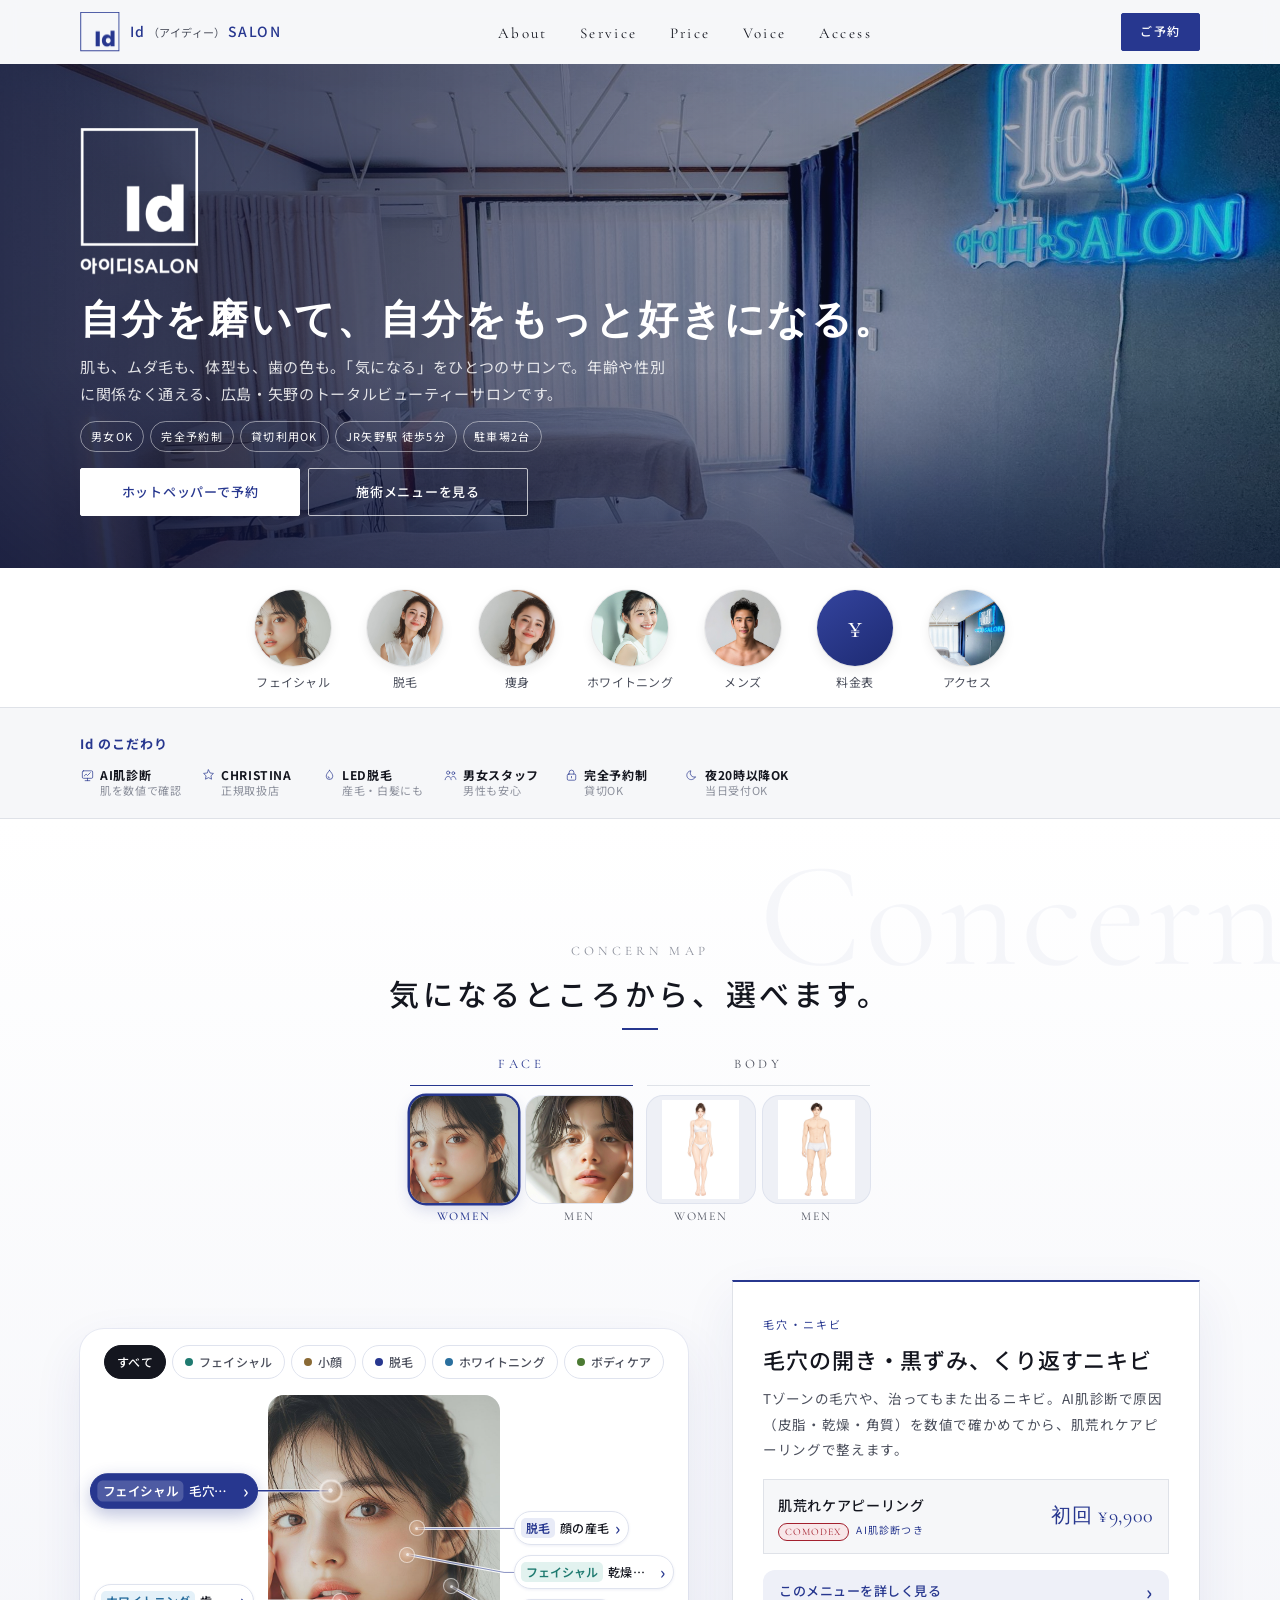
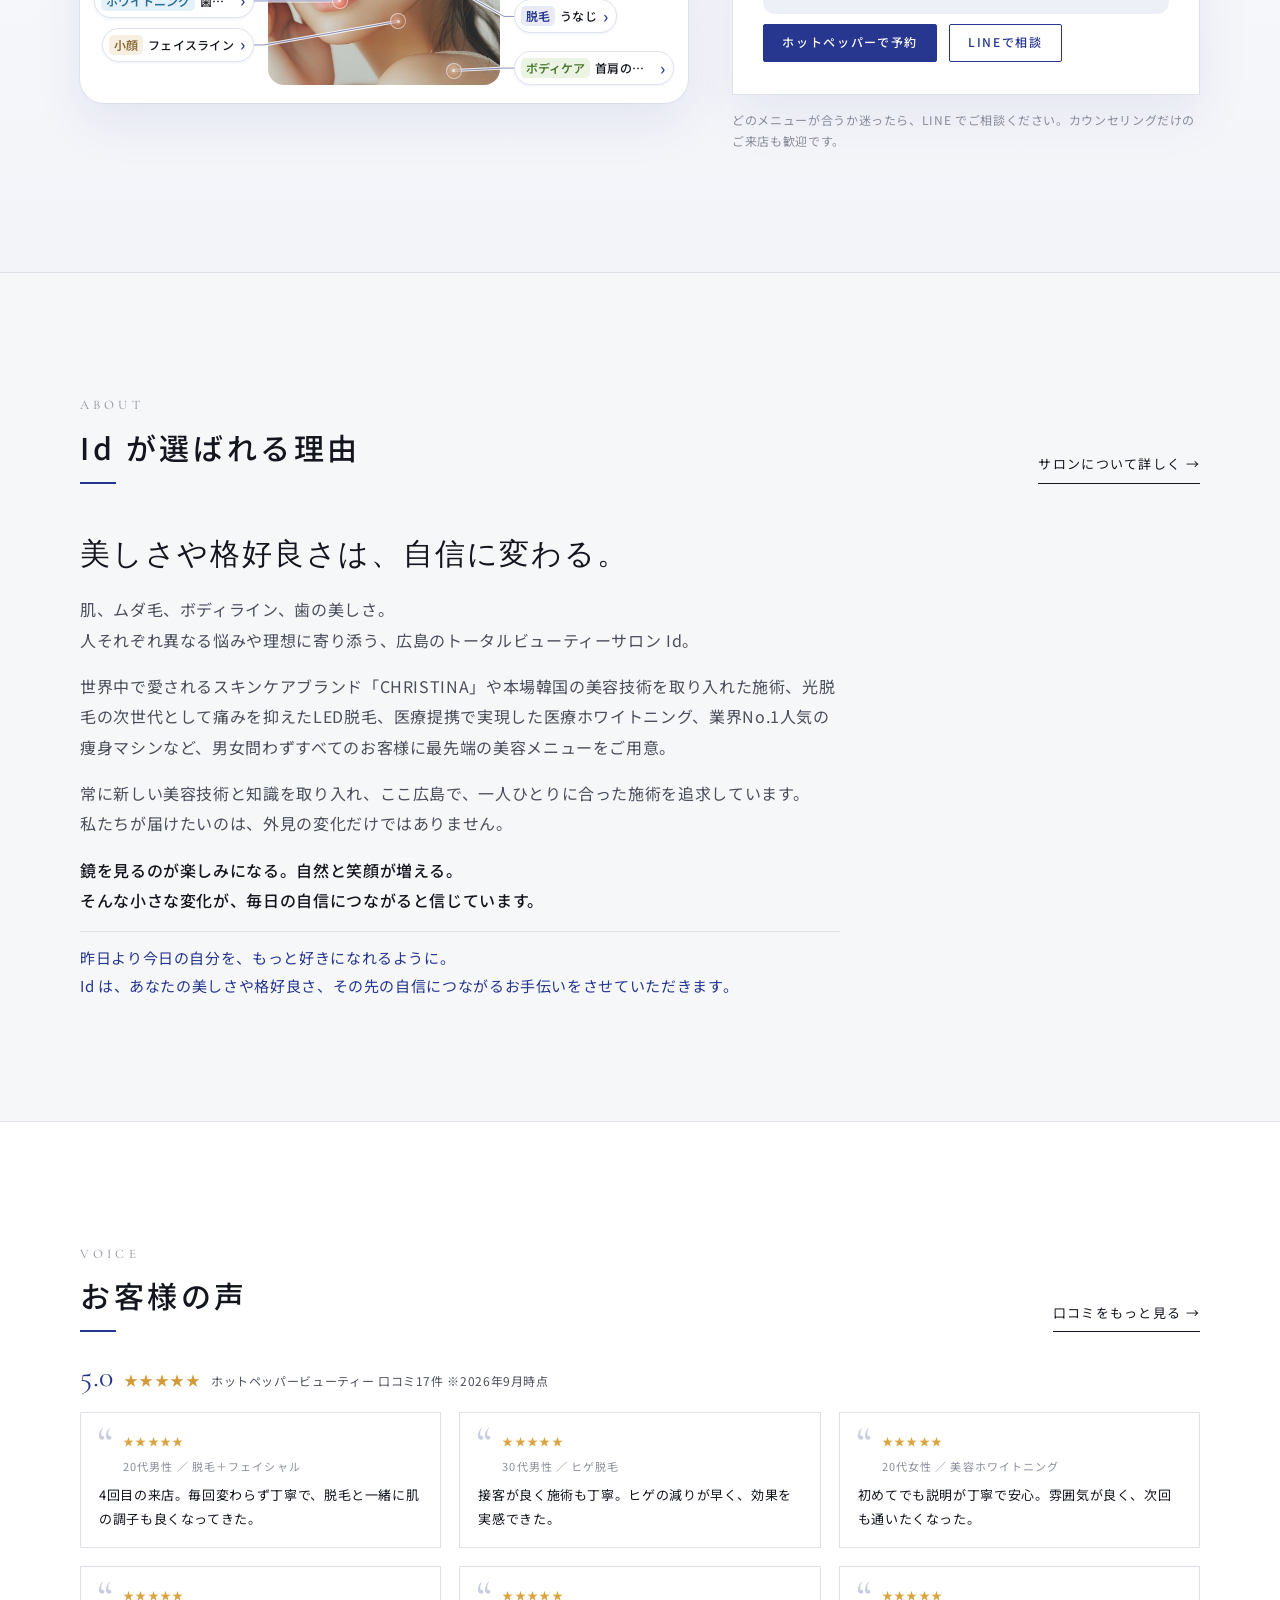
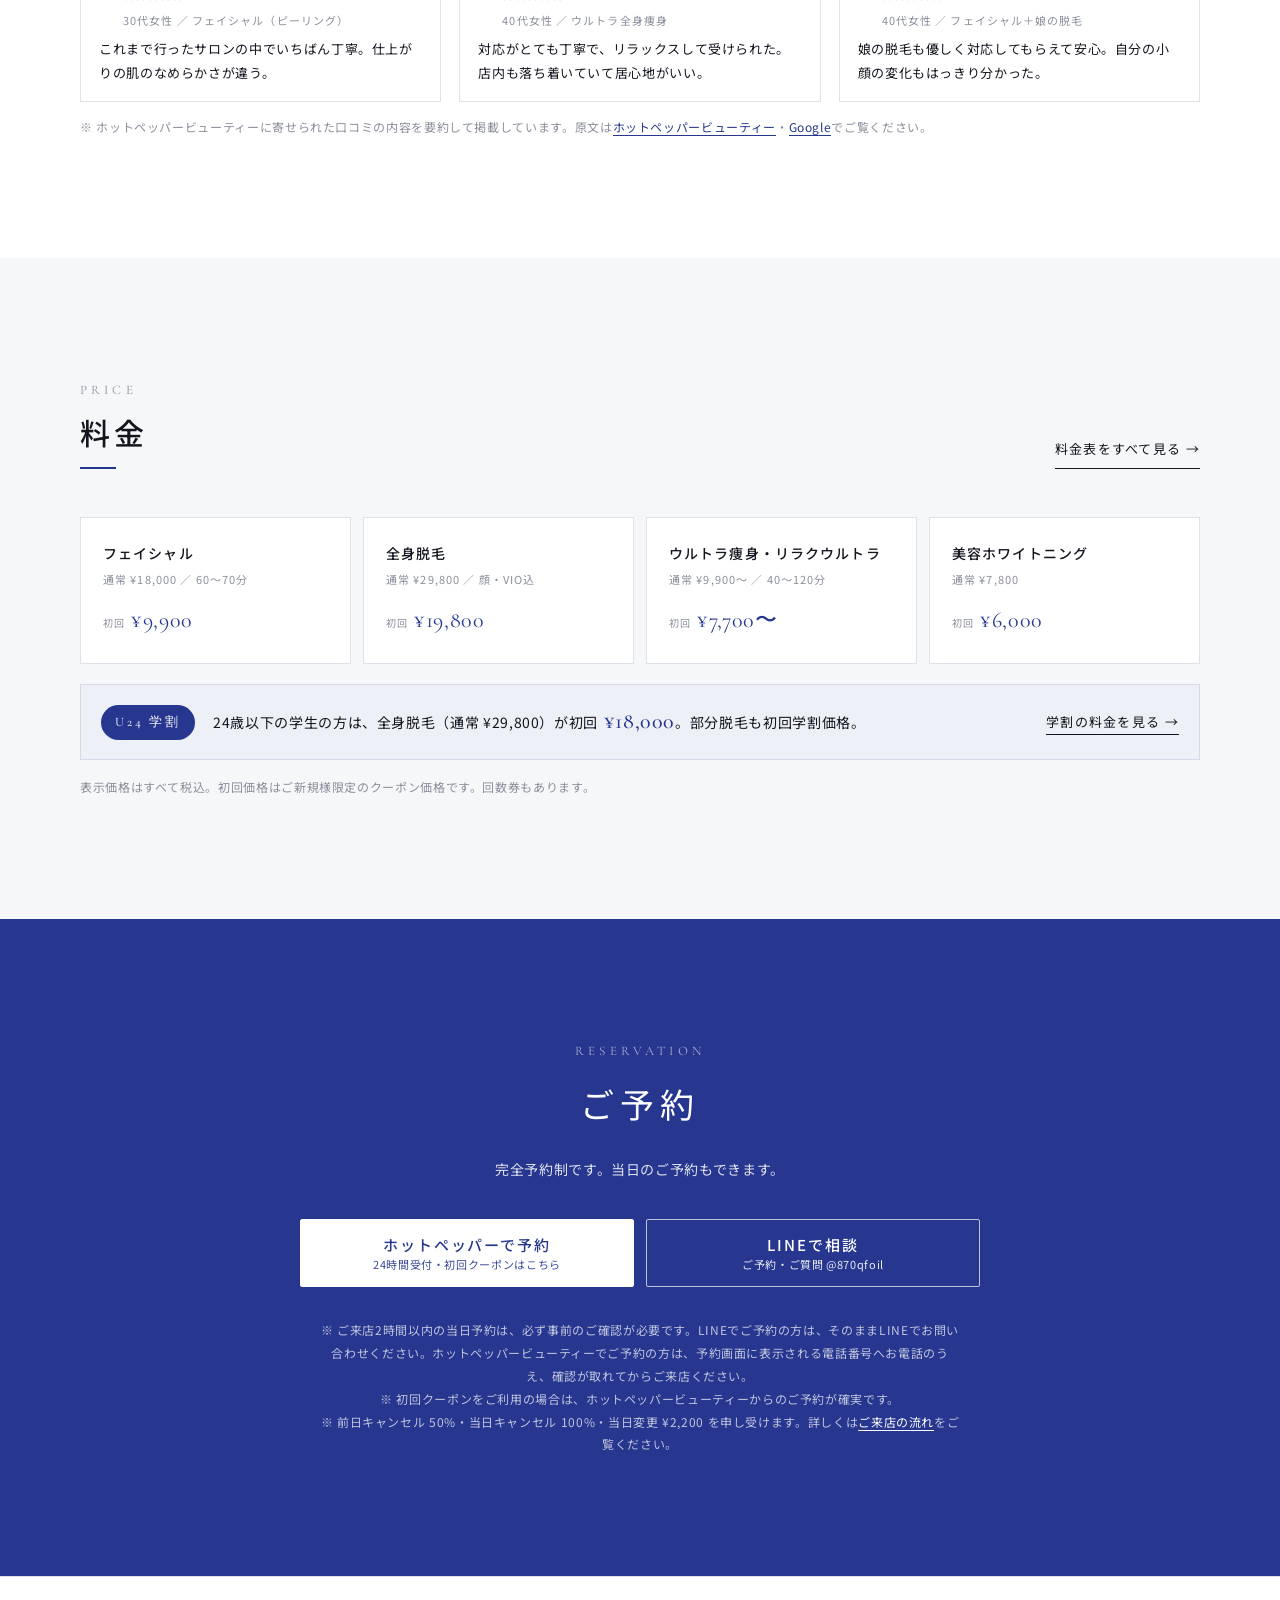
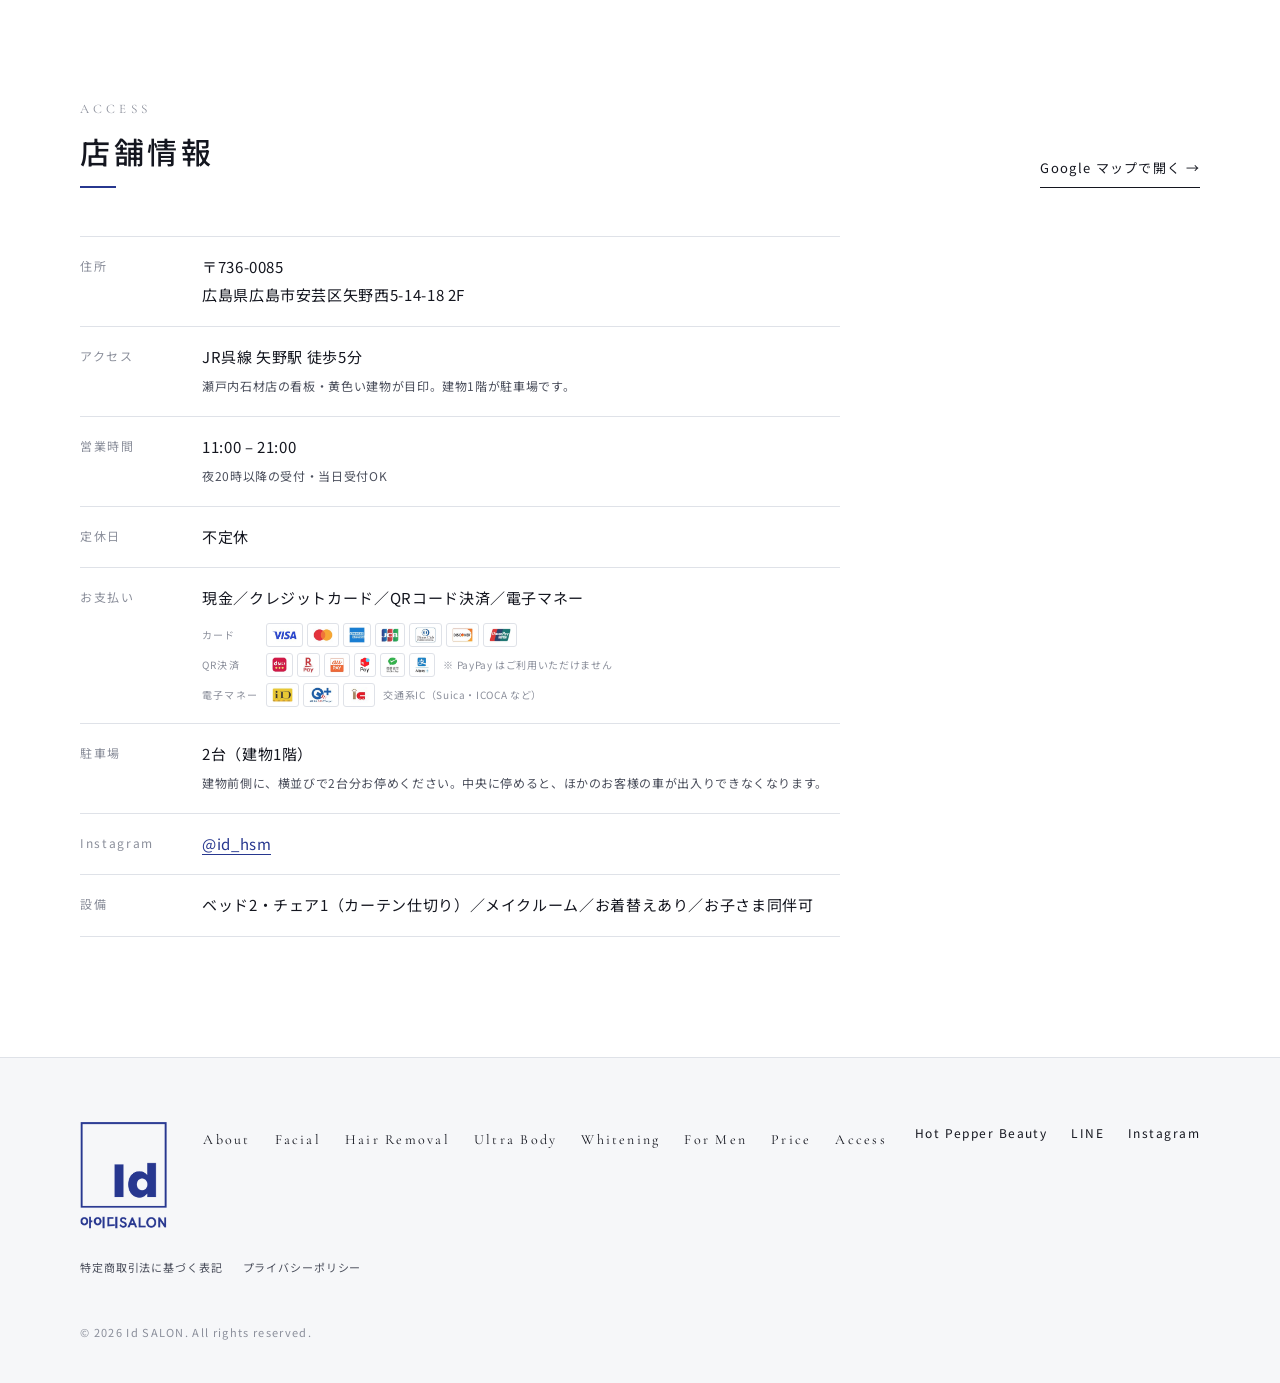
==== commit a75b527f: "プレビュー更新 2026-11-08 20:34" ====
--- a/index.html
+++ b/index.html
@@ -1,12 +1,54 @@
-<!doctype html><html><head>
-  <meta name="robots" content="noindex, nofollow"><meta charset=utf8><meta name=viewport content="width=device-width,initial-scale=1,viewport-fit=cover"><style>:root{color-scheme:light;box-sizing:border-box;padding-top:env(safe-area-inset-top,0px);padding-bottom:env(safe-area-inset-bottom,0px)}html{scroll-padding-top:env(safe-area-inset-top,0px)}body{margin:0;padding:0;font:14px -apple-system,BlinkMacSystemFont,sans-serif;background:#faf9f5;color:#141413}img{max-width:100%}[hidden]:not([hidden=until-found i]){display:none!important}</style></head><body>
-<title>アイディー SALON 改善版</title>
-<link rel="preconnect" href="https://fonts.googleapis.com">
-<link rel="preconnect" href="https://fonts.gstatic.com" crossorigin>
-<link href="https://fonts.googleapis.com/css2?family=Cormorant+Garamond:ital,wght@0,400;0,500;1,400&family=Noto+Sans+JP:wght@300;400;500;700&display=swap" rel="stylesheet">
-<link rel="stylesheet" href="css/style.css?v=80">
-<link rel="stylesheet" href="css/bodymap.css?v=7">
-
+<!DOCTYPE html>
+<html lang="ja">
+<head>
+  <meta name="robots" content="noindex, nofollow">
+  <meta charset="UTF-8">
+  <meta name="viewport" content="width=device-width, initial-scale=1.0, viewport-fit=cover">
+  <title>Id（アイディー）｜広島市安芸区矢野のエステ・脱毛・フェイシャル・痩身・ホワイトニング</title>
+  <meta name="description" content="広島市安芸区矢野のトータルビューティーサロン Id（アイディー）。CHRISTINA正規取扱店のフェイシャル、男女OKのLED脱毛、痩身、セルフホワイトニング。完全予約制・JR矢野駅徒歩5分・駐車場2台。ご予約はホットペッパー・LINEで。">
+  <meta property="og:title" content="Id（アイディー）｜広島市安芸区矢野のエステ・脱毛・フェイシャル・痩身・ホワイトニング">
+  <meta property="og:description" content="広島市安芸区矢野のトータルビューティーサロン Id（アイディー）。CHRISTINA正規取扱店のフェイシャル、男女OKのLED脱毛、痩身、セルフホワイトニング。完全予約制・JR矢野駅徒歩5分・駐車場2台。ご予約はホットペッパー・LINEで。">
+  <meta property="og:type" content="website">
+  <meta property="og:site_name" content="Id（アイディー）SALON">
+  <meta property="og:locale" content="ja_JP">
+  <!-- ★要変更: 公開時に本番ドメインに -->
+  <meta property="og:url" content="https://example.com/">
+  <meta property="og:image" content="https://example.com/images/ogp.jpg">
+  <meta name="twitter:card" content="summary_large_image">
+  <link rel="canonical" href="https://example.com/">
+  <link rel="icon" type="image/png" href="images/favicon.png">
+  <link rel="apple-touch-icon" href="images/favicon.png">
+  <style>[hidden]{display:none!important}</style>
+  <!-- 構造化データ（Google 向け店舗情報） -->
+  <script type="application/ld+json">
+  {
+    "@context": "https://schema.org",
+    "@type": "BeautySalon",
+    "name": "Id（アイディー）",
+    "alternateName": ["Id SALON", "アイディー", "Id（アイディー）SALON"],
+    "image": "https://example.com/images/ogp.jpg",
+    "logo": "https://example.com/images/logo-mark.png",
+    "url": "https://example.com/",
+    "address": {"@type": "PostalAddress", "postalCode": "736-0085", "addressRegion": "広島県", "addressLocality": "広島市安芸区", "streetAddress": "矢野西5-14-18 2F", "addressCountry": "JP"},
+    "openingHoursSpecification": [{"@type": "OpeningHoursSpecification", "dayOfWeek": ["Monday","Tuesday","Wednesday","Thursday","Friday","Saturday","Sunday"], "opens": "11:00", "closes": "21:00"}],
+    "priceRange": "¥5,000〜¥30,000",
+    "paymentAccepted": "Cash, Credit Card, QR Code Payment",
+    "currenciesAccepted": "JPY",
+    "sameAs": ["https://beauty.hotpepper.jp/kr/slnH000694676/", "https://www.instagram.com/id_hsm/"],
+    "description": "広島市安芸区矢野のトータルビューティーサロン Id（アイディー）。CHRISTINA正規取扱店のフェイシャル、男女OKのLED脱毛、痩身、セルフホワイトニング。完全予約制・JR矢野駅徒歩5分・駐車場2台。ご予約はホットペッパー・LINEで。"
+  }
+  </script>
+  <!-- ★要変更: Google アナリティクス（GA4）。測定IDを取得したら G-XXXXXXXXXX を差し替え、コメントを外す
+  <script async src="https://www.googletagmanager.com/gtag/js?id=G-XXXXXXXXXX"></script>
+  <script>window.dataLayer=window.dataLayer||[];function gtag(){dataLayer.push(arguments);}gtag('js',new Date());gtag('config','G-XXXXXXXXXX');</script>
+  -->
+  <link rel="preconnect" href="https://fonts.googleapis.com">
+  <link rel="preconnect" href="https://fonts.gstatic.com" crossorigin>
+  <link href="https://fonts.googleapis.com/css2?family=Cormorant+Garamond:ital,wght@0,400;0,500;1,400&family=Noto+Sans+JP:wght@300;400;500;700&display=swap" rel="stylesheet">
+  <link rel="stylesheet" href="css/style.css?v=80">
+  <link rel="stylesheet" href="css/bodymap.css?v=7">
+</head>
+<body>
 
   <!-- ===== ヘッダー（全ページ共通。変更時はすべてのHTMLを同じに） ===== -->
   <header class="header" id="header">
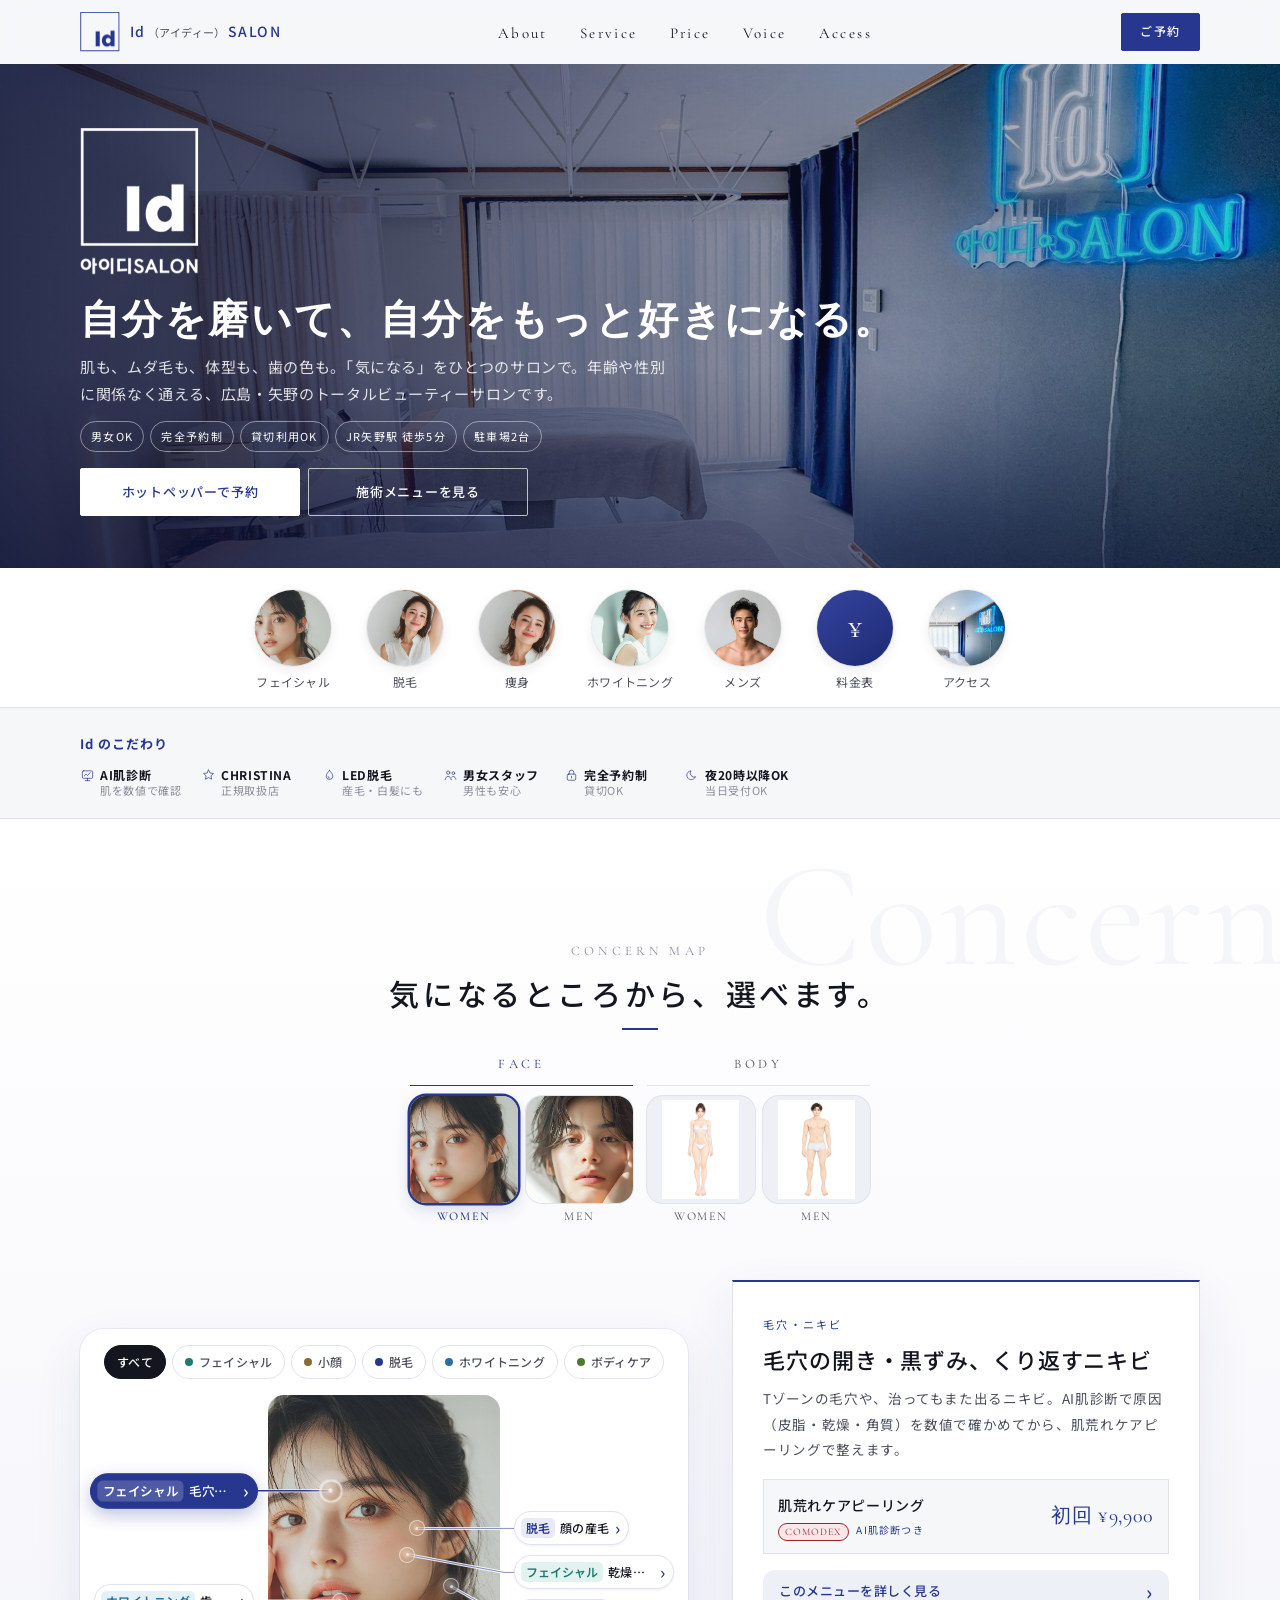
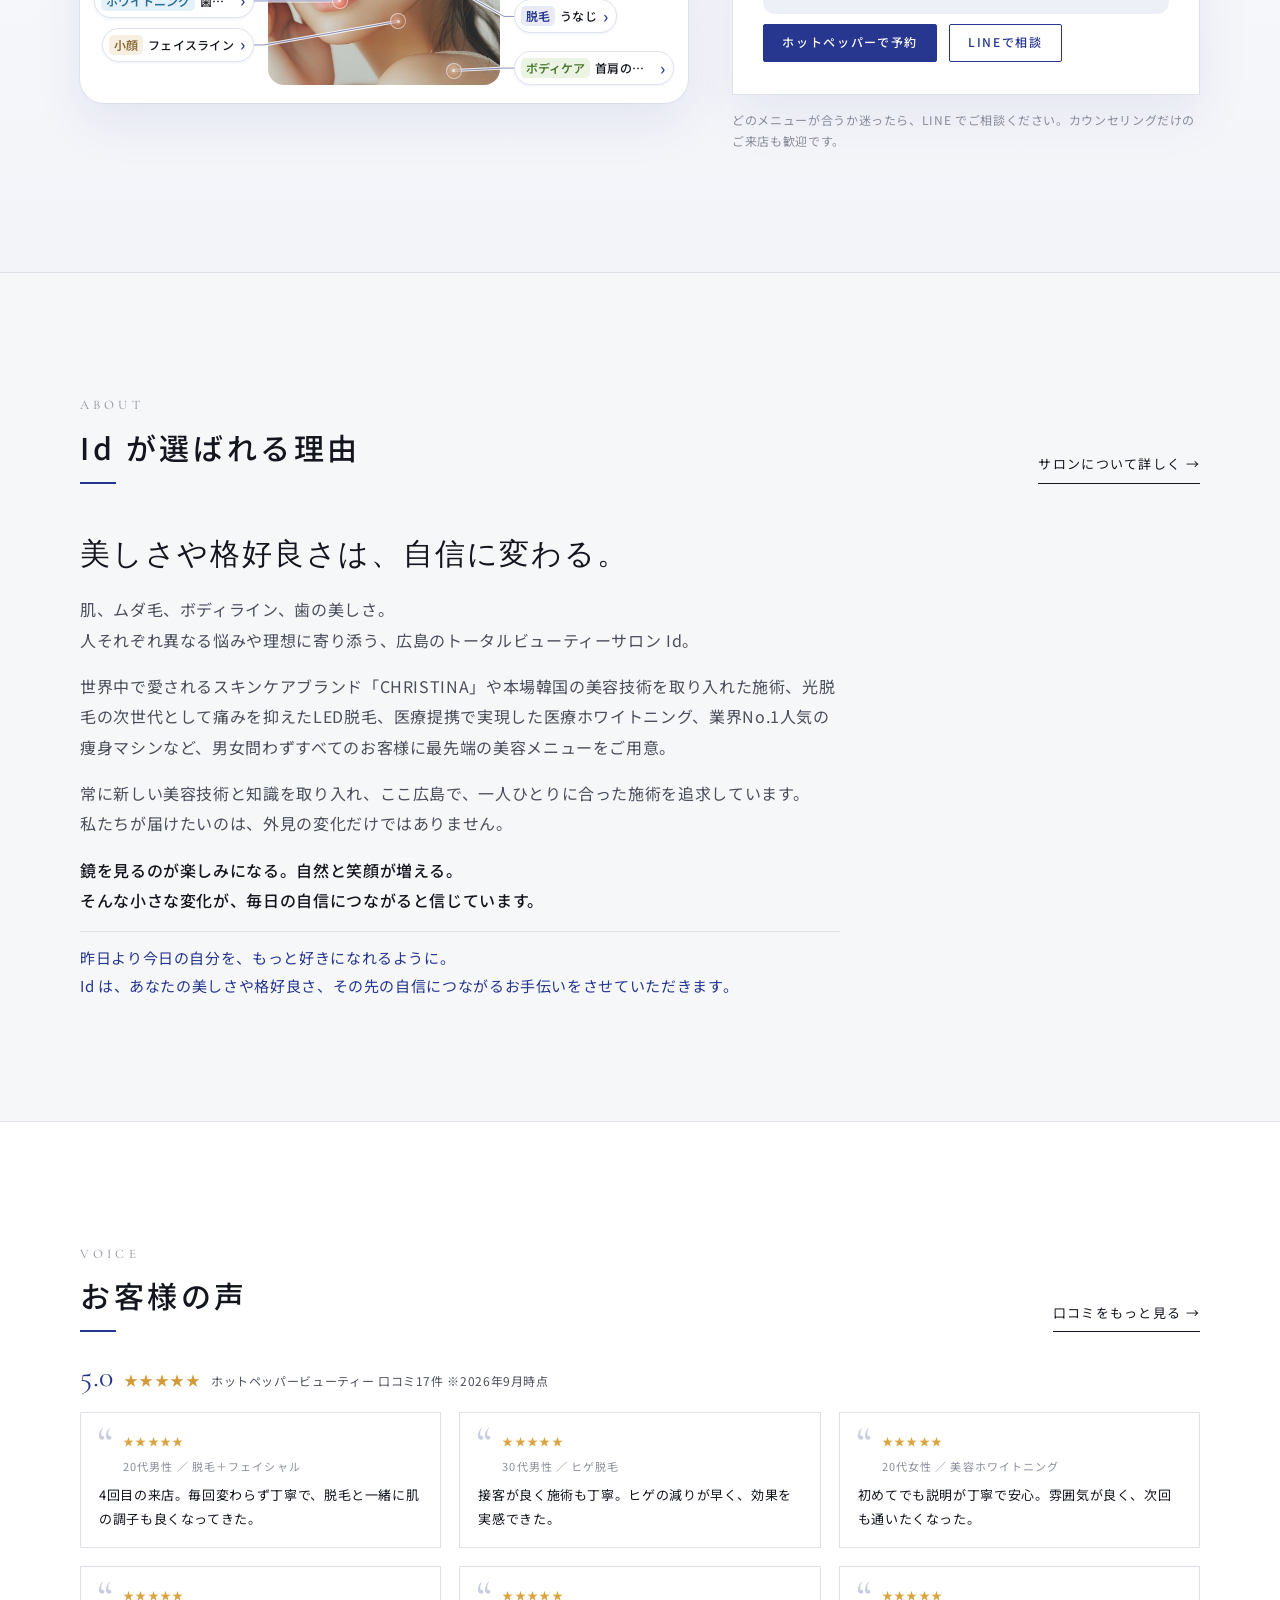
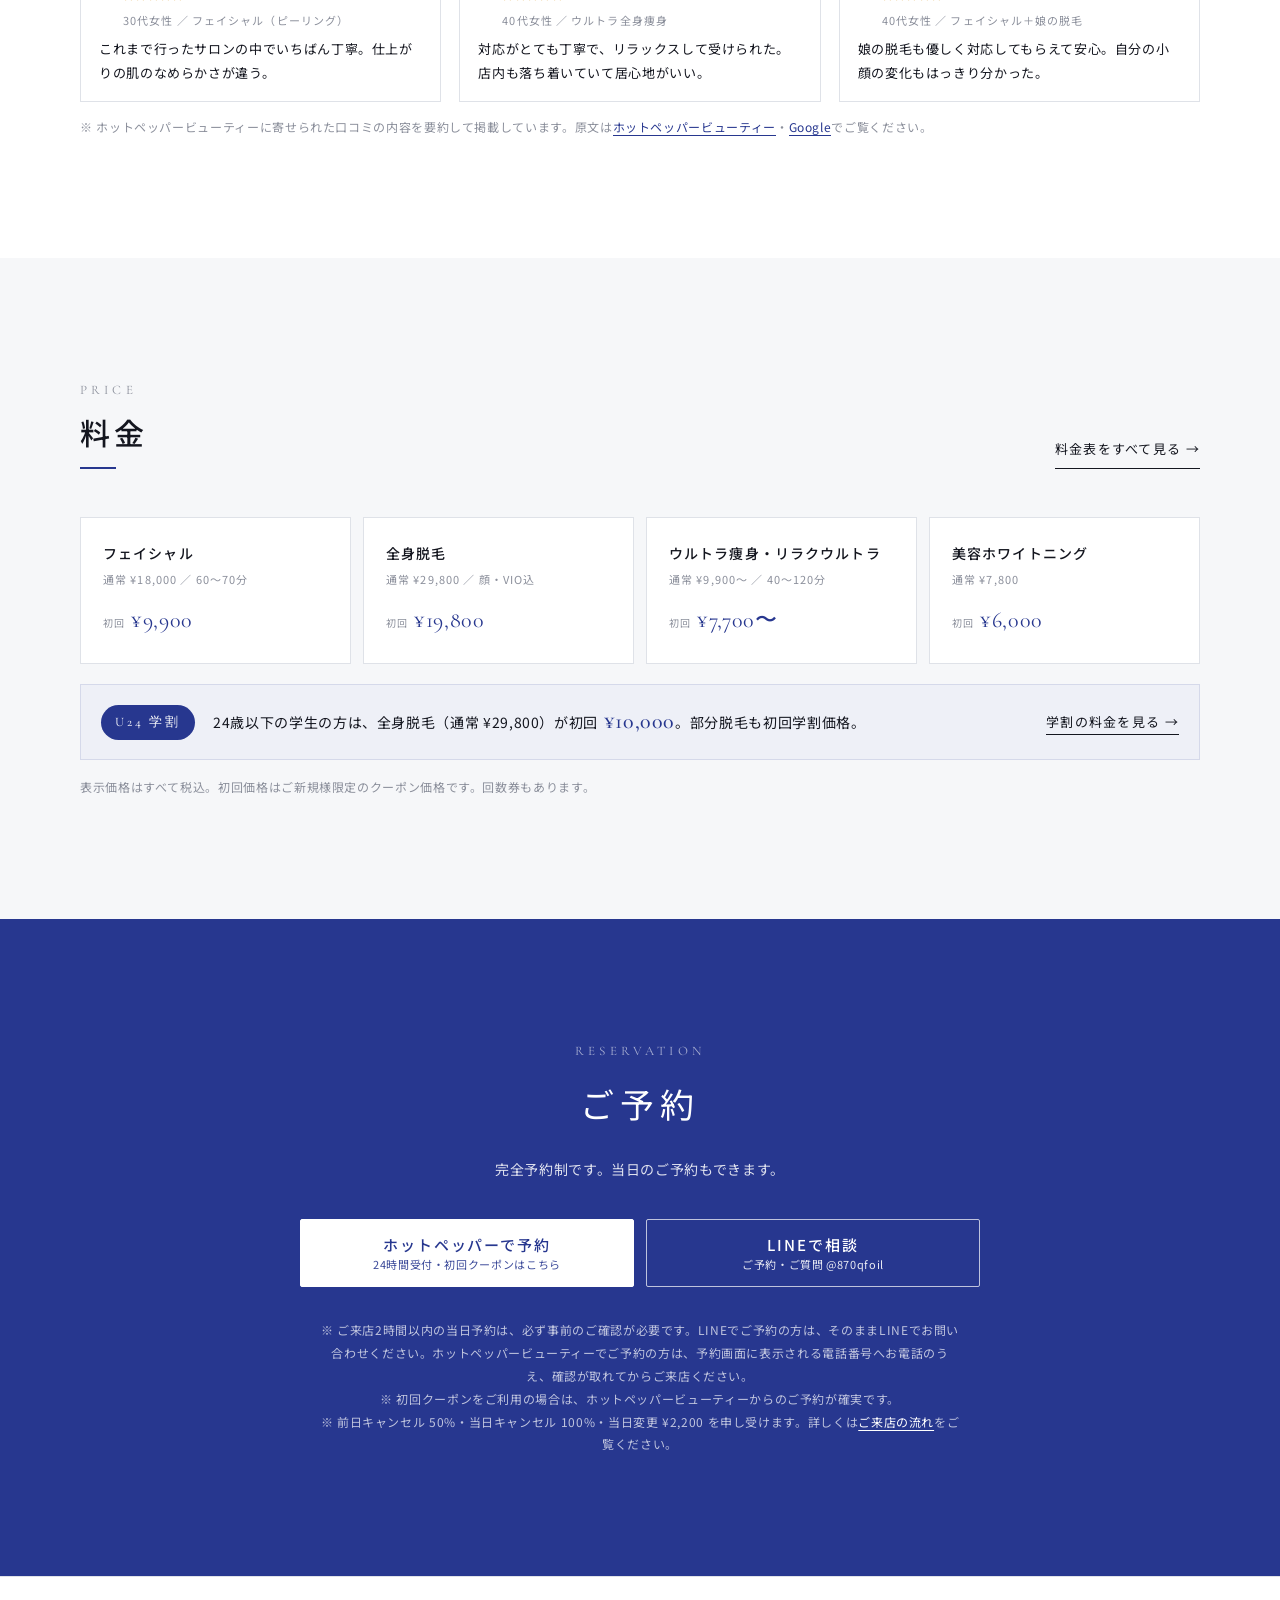
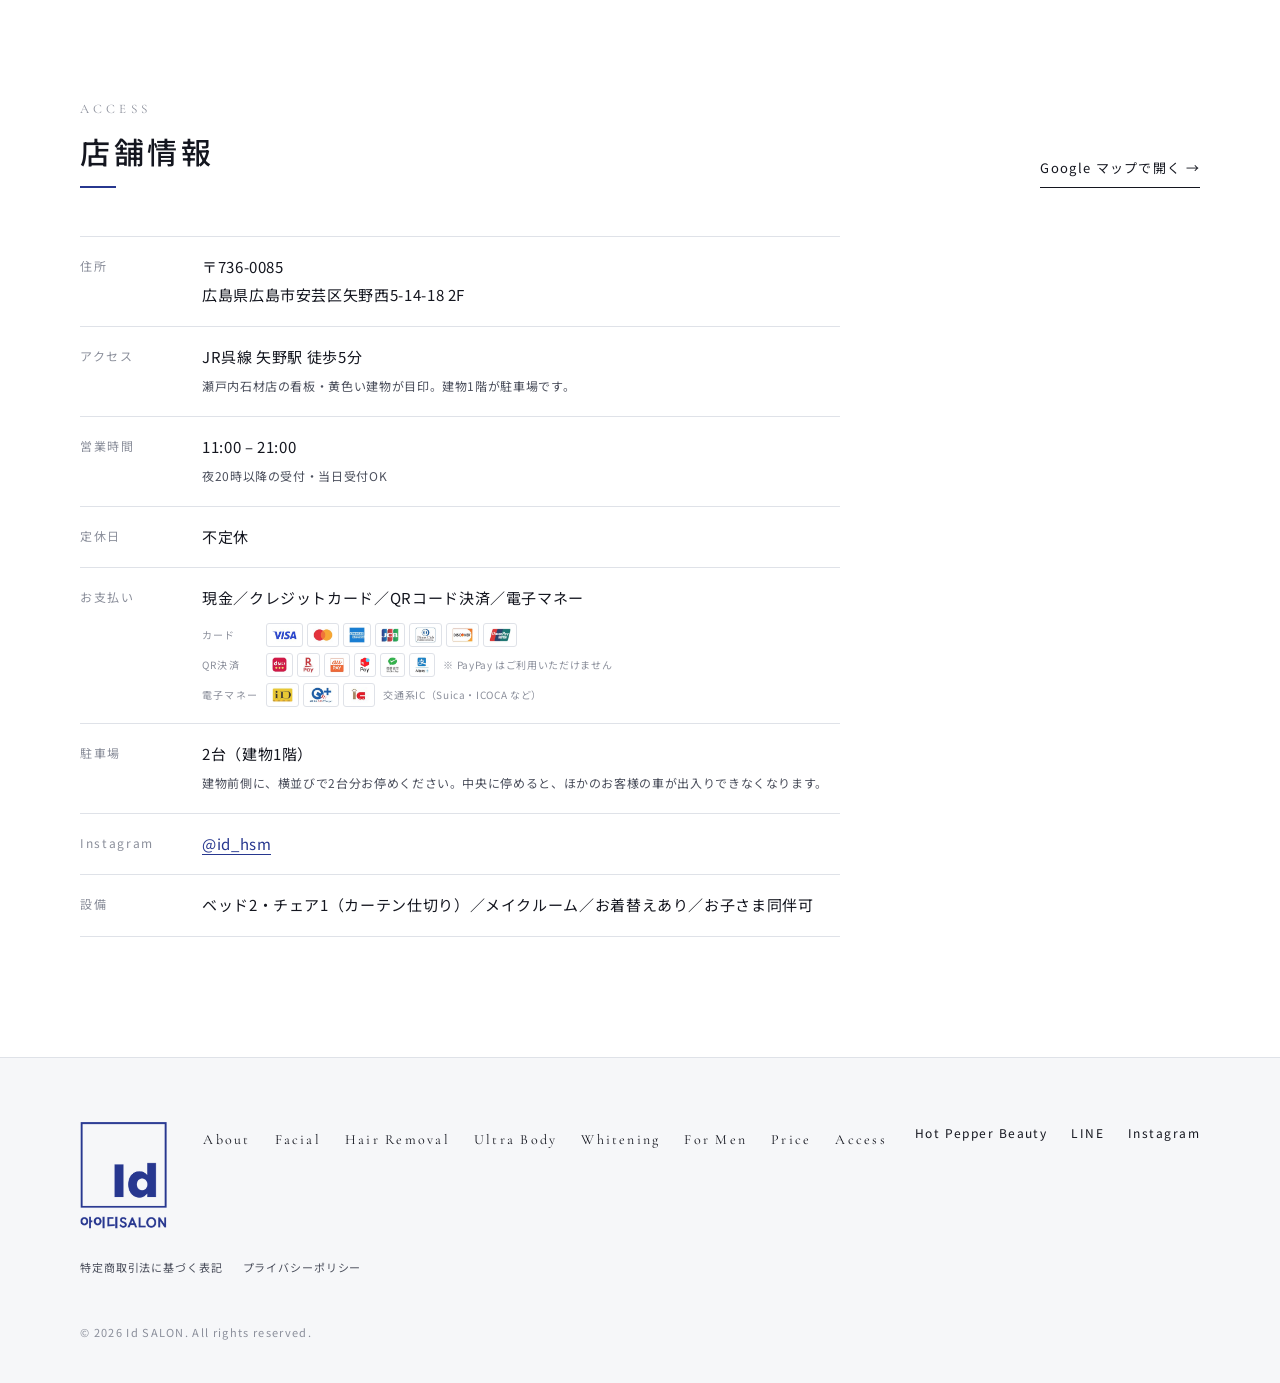
==== commit be0922a7: "プレビュー更新 2026-11-08 20:43" ====
--- a/index.html
+++ b/index.html
@@ -90,7 +90,7 @@
           <li>男女OK</li><li>完全予約制</li><li>貸切利用OK</li><li>JR矢野駅 徒歩5分</li><li>駐車場2台</li>
         </ul>
         <div class="hero2__actions">
-          <a href="https://beauty.hotpepper.jp/kr/slnH000694676/" class="btn btn--white" target="_blank" rel="noopener">ホットペッパーで予約</a>
+          <a href="https://beauty.hotpepper.jp/kr/slnH000694676/coupon/" class="btn btn--white" target="_blank" rel="noopener">ホットペッパーで予約</a>
           <a href="#service" class="btn btn--outline-white">施術メニューを見る</a>
         </div>
       </div>
@@ -134,7 +134,7 @@
         <p class="qp__title">料金のめやす</p>
         <p class="qp__lead">表示はすべて税込。初回はご新規様限定のクーポン価格です。</p>
         <a href="facial.html#prime" class="qp__prime"><span class="qp__prime-t">Id Prime<small>毎月1回フェイシャル・縛りなし</small></span><span class="qp__prime-p">月額 ¥15,000</span></a><ul class="qp__list"><li class="qp__row"><span class="qp__name">フェイシャル<small>60〜70分</small></span><span class="qp__price"><span class="qp__reg">通常 ¥18,000</span><span class="qp__first"><small>初回</small>¥9,900</span></span></li><li class="qp__row"><span class="qp__name">全身脱毛<small>顔・VIO込</small></span><span class="qp__price"><span class="qp__reg">通常 ¥29,800</span><span class="qp__first"><small>初回</small>¥19,800</span></span></li><li class="qp__row"><span class="qp__name">痩身・ボディケア<small>40〜120分</small></span><span class="qp__price"><span class="qp__reg">通常 ¥9,900〜</span><span class="qp__first"><small>初回</small>¥7,700〜</span></span></li><li class="qp__row"><span class="qp__name">美容ホワイトニング<small></small></span><span class="qp__price"><span class="qp__reg">通常 ¥7,800</span><span class="qp__first"><small>初回</small>¥6,000</span></span></li></ul>
-        <div class="qp__btns"><a href="https://beauty.hotpepper.jp/kr/slnH000694676/" class="btn btn--small btn--primary" target="_blank" rel="noopener">ホットペッパーで予約</a><a href="price.html" class="btn btn--small btn--ghost">詳しく見る</a></div>
+        <div class="qp__btns"><a href="https://beauty.hotpepper.jp/kr/slnH000694676/coupon/" class="btn btn--small btn--primary" target="_blank" rel="noopener">ホットペッパーで予約</a><a href="price.html" class="btn btn--small btn--ghost">詳しく見る</a></div>
       </div>
       <div class="qp__panel" id="qp-access" data-qp-panel="access" hidden>
         <p class="qp__title">アクセス</p>
@@ -295,7 +295,7 @@
                 <span class="fmap__menu-price">初回 ¥9,900</span>
               </div>
               <div class="fmap__actions">
-                <a href="https://beauty.hotpepper.jp/kr/slnH000694676/coupon/" class="btn btn--small btn--primary" target="_blank" rel="noopener" data-map-reserve data-concern="tzone" data-gender="f" data-area="face">ホットペッパーで予約</a>
+                <a href="https://beauty.hotpepper.jp/CSP/kr/reserve/?storeId=H000694676&amp;couponId=CP00000010520271&amp;add=0" class="btn btn--small btn--primary" target="_blank" rel="noopener" data-map-reserve data-concern="tzone" data-gender="f" data-area="face">ホットペッパーで予約</a>
                 <a href="https://line.me/R/ti/p/@870qfoil" class="btn btn--small btn--ghost" target="_blank" rel="noopener" data-map-line data-concern="tzone" data-gender="f" data-area="face">LINEで相談</a>
                 <a href="facial.html" class="link-arrow">このメニューを詳しく見る</a>
               </div>
@@ -309,7 +309,7 @@
                 <span class="fmap__menu-price">初回 ¥9,900</span>
               </div>
               <div class="fmap__actions">
-                <a href="https://beauty.hotpepper.jp/kr/slnH000694676/coupon/" class="btn btn--small btn--primary" target="_blank" rel="noopener" data-map-reserve data-concern="cheek" data-gender="f" data-area="face">ホットペッパーで予約</a>
+                <a href="https://beauty.hotpepper.jp/CSP/kr/reserve/?storeId=H000694676&amp;couponId=CP00000010520239&amp;add=0" class="btn btn--small btn--primary" target="_blank" rel="noopener" data-map-reserve data-concern="cheek" data-gender="f" data-area="face">ホットペッパーで予約</a>
                 <a href="https://line.me/R/ti/p/@870qfoil" class="btn btn--small btn--ghost" target="_blank" rel="noopener" data-map-line data-concern="cheek" data-gender="f" data-area="face">LINEで相談</a>
                 <a href="facial.html" class="link-arrow">このメニューを詳しく見る</a>
               </div>
@@ -323,7 +323,7 @@
                 <span class="fmap__menu-price">初回 ¥9,900</span>
               </div>
               <div class="fmap__actions">
-                <a href="https://beauty.hotpepper.jp/kr/slnH000694676/coupon/" class="btn btn--small btn--primary" target="_blank" rel="noopener" data-map-reserve data-concern="line" data-gender="f" data-area="face">ホットペッパーで予約</a>
+                <a href="https://beauty.hotpepper.jp/CSP/kr/reserve/?storeId=H000694676&amp;couponId=CP00000010633265&amp;add=0" class="btn btn--small btn--primary" target="_blank" rel="noopener" data-map-reserve data-concern="line" data-gender="f" data-area="face">ホットペッパーで予約</a>
                 <a href="https://line.me/R/ti/p/@870qfoil" class="btn btn--small btn--ghost" target="_blank" rel="noopener" data-map-line data-concern="line" data-gender="f" data-area="face">LINEで相談</a>
                 <a href="facial.html" class="link-arrow">このメニューを詳しく見る</a>
               </div>
@@ -337,7 +337,7 @@
                 <span class="fmap__menu-price">初回 ¥9,800</span>
               </div>
               <div class="fmap__actions">
-                <a href="https://beauty.hotpepper.jp/kr/slnH000694676/coupon/" class="btn btn--small btn--primary" target="_blank" rel="noopener" data-map-reserve data-concern="beard" data-gender="f" data-area="face">ホットペッパーで予約</a>
+                <a href="https://beauty.hotpepper.jp/CSP/kr/reserve/?storeId=H000694676&amp;couponId=CP00000010633563&amp;add=0" class="btn btn--small btn--primary" target="_blank" rel="noopener" data-map-reserve data-concern="beard" data-gender="f" data-area="face">ホットペッパーで予約</a>
                 <a href="https://line.me/R/ti/p/@870qfoil" class="btn btn--small btn--ghost" target="_blank" rel="noopener" data-map-line data-concern="beard" data-gender="f" data-area="face">LINEで相談</a>
                 <a href="hair-removal.html" class="link-arrow">このメニューを詳しく見る</a>
               </div>
@@ -351,7 +351,7 @@
                 <span class="fmap__menu-price">初回 ¥6,000</span>
               </div>
               <div class="fmap__actions">
-                <a href="https://beauty.hotpepper.jp/kr/slnH000694676/coupon/" class="btn btn--small btn--primary" target="_blank" rel="noopener" data-map-reserve data-concern="teeth" data-gender="f" data-area="face">ホットペッパーで予約</a>
+                <a href="https://beauty.hotpepper.jp/CSP/kr/reserve/?storeId=H000694676&amp;couponId=CP00000010633257&amp;add=0" class="btn btn--small btn--primary" target="_blank" rel="noopener" data-map-reserve data-concern="teeth" data-gender="f" data-area="face">ホットペッパーで予約</a>
                 <a href="https://line.me/R/ti/p/@870qfoil" class="btn btn--small btn--ghost" target="_blank" rel="noopener" data-map-line data-concern="teeth" data-gender="f" data-area="face">LINEで相談</a>
                 <a href="whitening.html" class="link-arrow">このメニューを詳しく見る</a>
               </div>
@@ -365,7 +365,7 @@
                 <span class="fmap__menu-price">初回 ¥7,700</span>
               </div>
               <div class="fmap__actions">
-                <a href="https://beauty.hotpepper.jp/kr/slnH000694676/coupon/" class="btn btn--small btn--primary" target="_blank" rel="noopener" data-map-reserve data-concern="neck" data-gender="f" data-area="face">ホットペッパーで予約</a>
+                <a href="https://beauty.hotpepper.jp/CSP/kr/reserve/?storeId=H000694676&amp;couponId=CP00000011129569&amp;add=0" class="btn btn--small btn--primary" target="_blank" rel="noopener" data-map-reserve data-concern="neck" data-gender="f" data-area="face">ホットペッパーで予約</a>
                 <a href="https://line.me/R/ti/p/@870qfoil" class="btn btn--small btn--ghost" target="_blank" rel="noopener" data-map-line data-concern="neck" data-gender="f" data-area="face">LINEで相談</a>
                 <a href="body.html" class="link-arrow">このメニューを詳しく見る</a>
               </div>
@@ -393,7 +393,7 @@
                 <span class="fmap__menu-price">初回 ¥9,900</span>
               </div>
               <div class="fmap__actions">
-                <a href="https://beauty.hotpepper.jp/kr/slnH000694676/coupon/" class="btn btn--small btn--primary" target="_blank" rel="noopener" data-map-reserve data-concern="tzone" data-gender="m" data-area="face">ホットペッパーで予約</a>
+                <a href="https://beauty.hotpepper.jp/CSP/kr/reserve/?storeId=H000694676&amp;couponId=CP00000010520271&amp;add=0" class="btn btn--small btn--primary" target="_blank" rel="noopener" data-map-reserve data-concern="tzone" data-gender="m" data-area="face">ホットペッパーで予約</a>
                 <a href="https://line.me/R/ti/p/@870qfoil" class="btn btn--small btn--ghost" target="_blank" rel="noopener" data-map-line data-concern="tzone" data-gender="m" data-area="face">LINEで相談</a>
                 <a href="facial.html" class="link-arrow">このメニューを詳しく見る</a>
               </div>
@@ -407,7 +407,7 @@
                 <span class="fmap__menu-price">初回 ¥9,900</span>
               </div>
               <div class="fmap__actions">
-                <a href="https://beauty.hotpepper.jp/kr/slnH000694676/coupon/" class="btn btn--small btn--primary" target="_blank" rel="noopener" data-map-reserve data-concern="cheek" data-gender="m" data-area="face">ホットペッパーで予約</a>
+                <a href="https://beauty.hotpepper.jp/CSP/kr/reserve/?storeId=H000694676&amp;couponId=CP00000010520239&amp;add=0" class="btn btn--small btn--primary" target="_blank" rel="noopener" data-map-reserve data-concern="cheek" data-gender="m" data-area="face">ホットペッパーで予約</a>
                 <a href="https://line.me/R/ti/p/@870qfoil" class="btn btn--small btn--ghost" target="_blank" rel="noopener" data-map-line data-concern="cheek" data-gender="m" data-area="face">LINEで相談</a>
                 <a href="facial.html" class="link-arrow">このメニューを詳しく見る</a>
               </div>
@@ -421,7 +421,7 @@
                 <span class="fmap__menu-price">初回 ¥9,900</span>
               </div>
               <div class="fmap__actions">
-                <a href="https://beauty.hotpepper.jp/kr/slnH000694676/coupon/" class="btn btn--small btn--primary" target="_blank" rel="noopener" data-map-reserve data-concern="line" data-gender="m" data-area="face">ホットペッパーで予約</a>
+                <a href="https://beauty.hotpepper.jp/CSP/kr/reserve/?storeId=H000694676&amp;couponId=CP00000010633265&amp;add=0" class="btn btn--small btn--primary" target="_blank" rel="noopener" data-map-reserve data-concern="line" data-gender="m" data-area="face">ホットペッパーで予約</a>
                 <a href="https://line.me/R/ti/p/@870qfoil" class="btn btn--small btn--ghost" target="_blank" rel="noopener" data-map-line data-concern="line" data-gender="m" data-area="face">LINEで相談</a>
                 <a href="facial.html" class="link-arrow">このメニューを詳しく見る</a>
               </div>
@@ -435,7 +435,7 @@
                 <span class="fmap__menu-price">初回 ¥9,800</span>
               </div>
               <div class="fmap__actions">
-                <a href="https://beauty.hotpepper.jp/kr/slnH000694676/coupon/" class="btn btn--small btn--primary" target="_blank" rel="noopener" data-map-reserve data-concern="beard" data-gender="m" data-area="face">ホットペッパーで予約</a>
+                <a href="https://beauty.hotpepper.jp/CSP/kr/reserve/?storeId=H000694676&amp;couponId=CP00000010633558&amp;add=0" class="btn btn--small btn--primary" target="_blank" rel="noopener" data-map-reserve data-concern="beard" data-gender="m" data-area="face">ホットペッパーで予約</a>
                 <a href="https://line.me/R/ti/p/@870qfoil" class="btn btn--small btn--ghost" target="_blank" rel="noopener" data-map-line data-concern="beard" data-gender="m" data-area="face">LINEで相談</a>
                 <a href="hair-removal.html" class="link-arrow">このメニューを詳しく見る</a>
               </div>
@@ -449,7 +449,7 @@
                 <span class="fmap__menu-price">初回 ¥6,000</span>
               </div>
               <div class="fmap__actions">
-                <a href="https://beauty.hotpepper.jp/kr/slnH000694676/coupon/" class="btn btn--small btn--primary" target="_blank" rel="noopener" data-map-reserve data-concern="teeth" data-gender="m" data-area="face">ホットペッパーで予約</a>
+                <a href="https://beauty.hotpepper.jp/CSP/kr/reserve/?storeId=H000694676&amp;couponId=CP00000010633257&amp;add=0" class="btn btn--small btn--primary" target="_blank" rel="noopener" data-map-reserve data-concern="teeth" data-gender="m" data-area="face">ホットペッパーで予約</a>
                 <a href="https://line.me/R/ti/p/@870qfoil" class="btn btn--small btn--ghost" target="_blank" rel="noopener" data-map-line data-concern="teeth" data-gender="m" data-area="face">LINEで相談</a>
                 <a href="whitening.html" class="link-arrow">このメニューを詳しく見る</a>
               </div>
@@ -463,7 +463,7 @@
                 <span class="fmap__menu-price">初回 ¥7,700</span>
               </div>
               <div class="fmap__actions">
-                <a href="https://beauty.hotpepper.jp/kr/slnH000694676/coupon/" class="btn btn--small btn--primary" target="_blank" rel="noopener" data-map-reserve data-concern="neck" data-gender="m" data-area="face">ホットペッパーで予約</a>
+                <a href="https://beauty.hotpepper.jp/CSP/kr/reserve/?storeId=H000694676&amp;couponId=CP00000011171084&amp;add=0" class="btn btn--small btn--primary" target="_blank" rel="noopener" data-map-reserve data-concern="neck" data-gender="m" data-area="face">ホットペッパーで予約</a>
                 <a href="https://line.me/R/ti/p/@870qfoil" class="btn btn--small btn--ghost" target="_blank" rel="noopener" data-map-line data-concern="neck" data-gender="m" data-area="face">LINEで相談</a>
                 <a href="body.html" class="link-arrow">このメニューを詳しく見る</a>
               </div>
@@ -477,7 +477,7 @@
                 <span class="fmap__menu-price">初回 ¥7,700</span>
               </div>
               <div class="fmap__actions">
-                <a href="https://beauty.hotpepper.jp/kr/slnH000694676/coupon/" class="btn btn--small btn--primary" target="_blank" rel="noopener" data-map-reserve data-concern="neck" data-gender="f" data-area="body">ホットペッパーで予約</a>
+                <a href="https://beauty.hotpepper.jp/CSP/kr/reserve/?storeId=H000694676&amp;couponId=CP00000011129569&amp;add=0" class="btn btn--small btn--primary" target="_blank" rel="noopener" data-map-reserve data-concern="neck" data-gender="f" data-area="body">ホットペッパーで予約</a>
                 <a href="https://line.me/R/ti/p/@870qfoil" class="btn btn--small btn--ghost" target="_blank" rel="noopener" data-map-line data-concern="neck" data-gender="f" data-area="body">LINEで相談</a>
                 <a href="body.html" class="link-arrow">このメニューを詳しく見る</a>
               </div>
@@ -505,7 +505,7 @@
                 <span class="fmap__menu-price">初回 ¥9,900</span>
               </div>
               <div class="fmap__actions">
-                <a href="https://beauty.hotpepper.jp/kr/slnH000694676/coupon/" class="btn btn--small btn--primary" target="_blank" rel="noopener" data-map-reserve data-concern="arm" data-gender="f" data-area="body">ホットペッパーで予約</a>
+                <a href="https://beauty.hotpepper.jp/CSP/kr/reserve/?storeId=H000694676&amp;couponId=CP00000011107755&amp;add=0" class="btn btn--small btn--primary" target="_blank" rel="noopener" data-map-reserve data-concern="arm" data-gender="f" data-area="body">ホットペッパーで予約</a>
                 <a href="https://line.me/R/ti/p/@870qfoil" class="btn btn--small btn--ghost" target="_blank" rel="noopener" data-map-line data-concern="arm" data-gender="f" data-area="body">LINEで相談</a>
                 <a href="body.html" class="link-arrow">このメニューを詳しく見る</a>
               </div>
@@ -519,7 +519,7 @@
                 <span class="fmap__menu-price">初回 ¥6,000</span>
               </div>
               <div class="fmap__actions">
-                <a href="https://beauty.hotpepper.jp/kr/slnH000694676/coupon/" class="btn btn--small btn--primary" target="_blank" rel="noopener" data-map-reserve data-concern="armhair" data-gender="f" data-area="body">ホットペッパーで予約</a>
+                <a href="https://beauty.hotpepper.jp/CSP/kr/reserve/?storeId=H000694676&amp;couponId=CP00000010633607&amp;add=0" class="btn btn--small btn--primary" target="_blank" rel="noopener" data-map-reserve data-concern="armhair" data-gender="f" data-area="body">ホットペッパーで予約</a>
                 <a href="https://line.me/R/ti/p/@870qfoil" class="btn btn--small btn--ghost" target="_blank" rel="noopener" data-map-line data-concern="armhair" data-gender="f" data-area="body">LINEで相談</a>
                 <a href="hair-removal.html" class="link-arrow">このメニューを詳しく見る</a>
               </div>
@@ -533,7 +533,7 @@
                 <span class="fmap__menu-price">初回 ¥9,900</span>
               </div>
               <div class="fmap__actions">
-                <a href="https://beauty.hotpepper.jp/kr/slnH000694676/coupon/" class="btn btn--small btn--primary" target="_blank" rel="noopener" data-map-reserve data-concern="belly" data-gender="f" data-area="body">ホットペッパーで予約</a>
+                <a href="https://beauty.hotpepper.jp/CSP/kr/reserve/?storeId=H000694676&amp;couponId=CP00000011107755&amp;add=0" class="btn btn--small btn--primary" target="_blank" rel="noopener" data-map-reserve data-concern="belly" data-gender="f" data-area="body">ホットペッパーで予約</a>
                 <a href="https://line.me/R/ti/p/@870qfoil" class="btn btn--small btn--ghost" target="_blank" rel="noopener" data-map-line data-concern="belly" data-gender="f" data-area="body">LINEで相談</a>
                 <a href="body.html" class="link-arrow">このメニューを詳しく見る</a>
               </div>
@@ -547,7 +547,7 @@
                 <span class="fmap__menu-price">初回 ¥5,000</span>
               </div>
               <div class="fmap__actions">
-                <a href="https://beauty.hotpepper.jp/kr/slnH000694676/coupon/" class="btn btn--small btn--primary" target="_blank" rel="noopener" data-map-reserve data-concern="vio" data-gender="f" data-area="body">ホットペッパーで予約</a>
+                <a href="https://beauty.hotpepper.jp/CSP/kr/reserve/?storeId=H000694676&amp;couponId=CP00000010633667&amp;add=0" class="btn btn--small btn--primary" target="_blank" rel="noopener" data-map-reserve data-concern="vio" data-gender="f" data-area="body">ホットペッパーで予約</a>
                 <a href="https://line.me/R/ti/p/@870qfoil" class="btn btn--small btn--ghost" target="_blank" rel="noopener" data-map-line data-concern="vio" data-gender="f" data-area="body">LINEで相談</a>
                 <a href="hair-removal.html" class="link-arrow">このメニューを詳しく見る</a>
               </div>
@@ -561,7 +561,7 @@
                 <span class="fmap__menu-price">初回 ¥9,900</span>
               </div>
               <div class="fmap__actions">
-                <a href="https://beauty.hotpepper.jp/kr/slnH000694676/coupon/" class="btn btn--small btn--primary" target="_blank" rel="noopener" data-map-reserve data-concern="thigh" data-gender="f" data-area="body">ホットペッパーで予約</a>
+                <a href="https://beauty.hotpepper.jp/CSP/kr/reserve/?storeId=H000694676&amp;couponId=CP00000011107755&amp;add=0" class="btn btn--small btn--primary" target="_blank" rel="noopener" data-map-reserve data-concern="thigh" data-gender="f" data-area="body">ホットペッパーで予約</a>
                 <a href="https://line.me/R/ti/p/@870qfoil" class="btn btn--small btn--ghost" target="_blank" rel="noopener" data-map-line data-concern="thigh" data-gender="f" data-area="body">LINEで相談</a>
                 <a href="body.html" class="link-arrow">このメニューを詳しく見る</a>
               </div>
@@ -575,7 +575,7 @@
                 <span class="fmap__menu-price">初回 ¥8,000</span>
               </div>
               <div class="fmap__actions">
-                <a href="https://beauty.hotpepper.jp/kr/slnH000694676/coupon/" class="btn btn--small btn--primary" target="_blank" rel="noopener" data-map-reserve data-concern="leg" data-gender="f" data-area="body">ホットペッパーで予約</a>
+                <a href="https://beauty.hotpepper.jp/CSP/kr/reserve/?storeId=H000694676&amp;couponId=CP00000010633634&amp;add=0" class="btn btn--small btn--primary" target="_blank" rel="noopener" data-map-reserve data-concern="leg" data-gender="f" data-area="body">ホットペッパーで予約</a>
                 <a href="https://line.me/R/ti/p/@870qfoil" class="btn btn--small btn--ghost" target="_blank" rel="noopener" data-map-line data-concern="leg" data-gender="f" data-area="body">LINEで相談</a>
                 <a href="hair-removal.html" class="link-arrow">このメニューを詳しく見る</a>
               </div>
@@ -589,7 +589,7 @@
                 <span class="fmap__menu-price">初回 ¥12,000</span>
               </div>
               <div class="fmap__actions">
-                <a href="https://beauty.hotpepper.jp/kr/slnH000694676/coupon/" class="btn btn--small btn--primary" target="_blank" rel="noopener" data-map-reserve data-concern="allbody" data-gender="f" data-area="body">ホットペッパーで予約</a>
+                <a href="https://beauty.hotpepper.jp/CSP/kr/reserve/?storeId=H000694676&amp;couponId=CP00000011129486&amp;add=0" class="btn btn--small btn--primary" target="_blank" rel="noopener" data-map-reserve data-concern="allbody" data-gender="f" data-area="body">ホットペッパーで予約</a>
                 <a href="https://line.me/R/ti/p/@870qfoil" class="btn btn--small btn--ghost" target="_blank" rel="noopener" data-map-line data-concern="allbody" data-gender="f" data-area="body">LINEで相談</a>
                 <a href="body.html" class="link-arrow">このメニューを詳しく見る</a>
               </div>
@@ -597,13 +597,13 @@
             <div class="fmap__panel" data-fmap-panel="allhair" data-fmap-g="f" data-fmap-area="body" hidden>
               <p class="fmap__kicker">全身のムダ毛</p>
               <h3 class="fmap__title" tabindex="-1">全身まとめて脱毛したい</h3>
-              <p class="fmap__text">顔・VIOを含む全身。自己処理を卒業するなら、まとめてが近道。24歳以下の学生は U24 学割（初回 ¥18,000）も。</p>
+              <p class="fmap__text">顔・VIOを含む全身。自己処理を卒業するなら、まとめてが近道。24歳以下の学生は U24 学割（初回 ¥10,000）も。</p>
               <div class="fmap__menu">
                 <span class="fmap__menu-name">全身脱毛（顔・VIO込）<small>脱毛／通常 ¥29,800</small></span>
                 <span class="fmap__menu-price">初回 ¥19,800</span>
               </div>
               <div class="fmap__actions">
-                <a href="https://beauty.hotpepper.jp/kr/slnH000694676/coupon/" class="btn btn--small btn--primary" target="_blank" rel="noopener" data-map-reserve data-concern="allhair" data-gender="f" data-area="body">ホットペッパーで予約</a>
+                <a href="https://beauty.hotpepper.jp/CSP/kr/reserve/?storeId=H000694676&amp;couponId=CP00000010520202&amp;add=0" class="btn btn--small btn--primary" target="_blank" rel="noopener" data-map-reserve data-concern="allhair" data-gender="f" data-area="body">ホットペッパーで予約</a>
                 <a href="https://line.me/R/ti/p/@870qfoil" class="btn btn--small btn--ghost" target="_blank" rel="noopener" data-map-line data-concern="allhair" data-gender="f" data-area="body">LINEで相談</a>
                 <a href="hair-removal.html" class="link-arrow">このメニューを詳しく見る</a>
               </div>
@@ -617,7 +617,7 @@
                 <span class="fmap__menu-price">初回 ¥7,700</span>
               </div>
               <div class="fmap__actions">
-                <a href="https://beauty.hotpepper.jp/kr/slnH000694676/coupon/" class="btn btn--small btn--primary" target="_blank" rel="noopener" data-map-reserve data-concern="neck" data-gender="m" data-area="body">ホットペッパーで予約</a>
+                <a href="https://beauty.hotpepper.jp/CSP/kr/reserve/?storeId=H000694676&amp;couponId=CP00000011171084&amp;add=0" class="btn btn--small btn--primary" target="_blank" rel="noopener" data-map-reserve data-concern="neck" data-gender="m" data-area="body">ホットペッパーで予約</a>
                 <a href="https://line.me/R/ti/p/@870qfoil" class="btn btn--small btn--ghost" target="_blank" rel="noopener" data-map-line data-concern="neck" data-gender="m" data-area="body">LINEで相談</a>
                 <a href="body.html" class="link-arrow">このメニューを詳しく見る</a>
               </div>
@@ -659,7 +659,7 @@
                 <span class="fmap__menu-price">初回 ¥9,900</span>
               </div>
               <div class="fmap__actions">
-                <a href="https://beauty.hotpepper.jp/kr/slnH000694676/coupon/" class="btn btn--small btn--primary" target="_blank" rel="noopener" data-map-reserve data-concern="arm" data-gender="m" data-area="body">ホットペッパーで予約</a>
+                <a href="https://beauty.hotpepper.jp/CSP/kr/reserve/?storeId=H000694676&amp;couponId=CP00000011129524&amp;add=0" class="btn btn--small btn--primary" target="_blank" rel="noopener" data-map-reserve data-concern="arm" data-gender="m" data-area="body">ホットペッパーで予約</a>
                 <a href="https://line.me/R/ti/p/@870qfoil" class="btn btn--small btn--ghost" target="_blank" rel="noopener" data-map-line data-concern="arm" data-gender="m" data-area="body">LINEで相談</a>
                 <a href="body.html" class="link-arrow">このメニューを詳しく見る</a>
               </div>
@@ -673,7 +673,7 @@
                 <span class="fmap__menu-price">初回 ¥6,000</span>
               </div>
               <div class="fmap__actions">
-                <a href="https://beauty.hotpepper.jp/kr/slnH000694676/coupon/" class="btn btn--small btn--primary" target="_blank" rel="noopener" data-map-reserve data-concern="armhair" data-gender="m" data-area="body">ホットペッパーで予約</a>
+                <a href="https://beauty.hotpepper.jp/CSP/kr/reserve/?storeId=H000694676&amp;couponId=CP00000010633588&amp;add=0" class="btn btn--small btn--primary" target="_blank" rel="noopener" data-map-reserve data-concern="armhair" data-gender="m" data-area="body">ホットペッパーで予約</a>
                 <a href="https://line.me/R/ti/p/@870qfoil" class="btn btn--small btn--ghost" target="_blank" rel="noopener" data-map-line data-concern="armhair" data-gender="m" data-area="body">LINEで相談</a>
                 <a href="hair-removal.html" class="link-arrow">このメニューを詳しく見る</a>
               </div>
@@ -687,7 +687,7 @@
                 <span class="fmap__menu-price">初回 ¥9,900</span>
               </div>
               <div class="fmap__actions">
-                <a href="https://beauty.hotpepper.jp/kr/slnH000694676/coupon/" class="btn btn--small btn--primary" target="_blank" rel="noopener" data-map-reserve data-concern="belly" data-gender="m" data-area="body">ホットペッパーで予約</a>
+                <a href="https://beauty.hotpepper.jp/CSP/kr/reserve/?storeId=H000694676&amp;couponId=CP00000011129524&amp;add=0" class="btn btn--small btn--primary" target="_blank" rel="noopener" data-map-reserve data-concern="belly" data-gender="m" data-area="body">ホットペッパーで予約</a>
                 <a href="https://line.me/R/ti/p/@870qfoil" class="btn btn--small btn--ghost" target="_blank" rel="noopener" data-map-line data-concern="belly" data-gender="m" data-area="body">LINEで相談</a>
                 <a href="body.html" class="link-arrow">このメニューを詳しく見る</a>
               </div>
@@ -701,7 +701,7 @@
                 <span class="fmap__menu-price">初回 ¥5,000</span>
               </div>
               <div class="fmap__actions">
-                <a href="https://beauty.hotpepper.jp/kr/slnH000694676/coupon/" class="btn btn--small btn--primary" target="_blank" rel="noopener" data-map-reserve data-concern="vio" data-gender="m" data-area="body">ホットペッパーで予約</a>
+                <a href="https://beauty.hotpepper.jp/CSP/kr/reserve/?storeId=H000694676&amp;couponId=CP00000010633660&amp;add=0" class="btn btn--small btn--primary" target="_blank" rel="noopener" data-map-reserve data-concern="vio" data-gender="m" data-area="body">ホットペッパーで予約</a>
                 <a href="https://line.me/R/ti/p/@870qfoil" class="btn btn--small btn--ghost" target="_blank" rel="noopener" data-map-line data-concern="vio" data-gender="m" data-area="body">LINEで相談</a>
                 <a href="hair-removal.html" class="link-arrow">このメニューを詳しく見る</a>
               </div>
@@ -715,7 +715,7 @@
                 <span class="fmap__menu-price">初回 ¥8,000</span>
               </div>
               <div class="fmap__actions">
-                <a href="https://beauty.hotpepper.jp/kr/slnH000694676/coupon/" class="btn btn--small btn--primary" target="_blank" rel="noopener" data-map-reserve data-concern="leg" data-gender="m" data-area="body">ホットペッパーで予約</a>
+                <a href="https://beauty.hotpepper.jp/CSP/kr/reserve/?storeId=H000694676&amp;couponId=CP00000010633624&amp;add=0" class="btn btn--small btn--primary" target="_blank" rel="noopener" data-map-reserve data-concern="leg" data-gender="m" data-area="body">ホットペッパーで予約</a>
                 <a href="https://line.me/R/ti/p/@870qfoil" class="btn btn--small btn--ghost" target="_blank" rel="noopener" data-map-line data-concern="leg" data-gender="m" data-area="body">LINEで相談</a>
                 <a href="hair-removal.html" class="link-arrow">このメニューを詳しく見る</a>
               </div>
@@ -723,13 +723,13 @@
             <div class="fmap__panel" data-fmap-panel="allhair" data-fmap-g="m" data-fmap-area="body" hidden>
               <p class="fmap__kicker">全身のムダ毛</p>
               <h3 class="fmap__title" tabindex="-1">全身まとめて脱毛したい</h3>
-              <p class="fmap__text">ヒゲ・VIOを含む全身。清潔感もニオイ対策も、まとめてが近道。24歳以下の学生は U24 学割（初回 ¥18,000）も。</p>
+              <p class="fmap__text">ヒゲ・VIOを含む全身。清潔感もニオイ対策も、まとめてが近道。24歳以下の学生は U24 学割（初回 ¥10,000）も。</p>
               <div class="fmap__menu">
                 <span class="fmap__menu-name">全身脱毛（ヒゲ・VIO込）<small>脱毛／通常 ¥29,800</small></span>
                 <span class="fmap__menu-price">初回 ¥19,800</span>
               </div>
               <div class="fmap__actions">
-                <a href="https://beauty.hotpepper.jp/kr/slnH000694676/coupon/" class="btn btn--small btn--primary" target="_blank" rel="noopener" data-map-reserve data-concern="allhair" data-gender="m" data-area="body">ホットペッパーで予約</a>
+                <a href="https://beauty.hotpepper.jp/CSP/kr/reserve/?storeId=H000694676&amp;couponId=CP00000010520177&amp;add=0" class="btn btn--small btn--primary" target="_blank" rel="noopener" data-map-reserve data-concern="allhair" data-gender="m" data-area="body">ホットペッパーで予約</a>
                 <a href="https://line.me/R/ti/p/@870qfoil" class="btn btn--small btn--ghost" target="_blank" rel="noopener" data-map-line data-concern="allhair" data-gender="m" data-area="body">LINEで相談</a>
                 <a href="hair-removal.html" class="link-arrow">このメニューを詳しく見る</a>
               </div>
@@ -795,7 +795,7 @@
           <a href="price.html#price-body" class="price-teaser__card"><span class="price-teaser__name">ウルトラ痩身・リラクウルトラ<span class="price-teaser__sub">通常 ¥9,900〜 ／ 40〜120分</span></span><span class="price-teaser__price"><small>初回</small>¥7,700〜</span></a>
           <a href="price.html#price-white" class="price-teaser__card"><span class="price-teaser__name">美容ホワイトニング<span class="price-teaser__sub">通常 ¥7,800</span></span><span class="price-teaser__price"><small>初回</small>¥6,000</span></a>
         </div>
-        <div class="u24-mini"><span class="u24__tag">U24 学割</span><p>24歳以下の学生の方は、全身脱毛（通常 ¥29,800）が初回 <strong>¥18,000</strong>。部分脱毛も初回学割価格。</p><a href="price.html#price-u24" class="link-arrow">学割の料金を見る</a></div>
+        <div class="u24-mini"><span class="u24__tag">U24 学割</span><p>24歳以下の学生の方は、全身脱毛（通常 ¥29,800）が初回 <strong>¥10,000</strong>。部分脱毛も初回学割価格。</p><a href="price.html#price-u24" class="link-arrow">学割の料金を見る</a></div>
         <p class="section__note" style="margin-top:16px">表示価格はすべて税込。初回価格はご新規様限定のクーポン価格です。回数券もあります。</p>
       </div>
     </section>
@@ -809,7 +809,7 @@
           完全予約制です。当日のご予約もできます。
         </p>
         <div class="reserve__buttons">
-          <a href="https://beauty.hotpepper.jp/kr/slnH000694676/" class="btn btn--white btn--lg" target="_blank" rel="noopener" data-reserve="web">
+          <a href="https://beauty.hotpepper.jp/kr/slnH000694676/coupon/" class="btn btn--white btn--lg" target="_blank" rel="noopener" data-reserve="web">
             <span class="btn__label">ホットペッパーで予約</span>
             <span class="btn__sub">24時間受付・初回クーポンはこちら</span>
           </a>
@@ -875,7 +875,7 @@
         <li><a href="index.html#access">Access</a></li>
       </ul>
       <ul class="footer__sns">
-        <li><a href="https://beauty.hotpepper.jp/kr/slnH000694676/" target="_blank" rel="noopener">Hot Pepper Beauty</a></li>
+        <li><a href="https://beauty.hotpepper.jp/kr/slnH000694676/coupon/" target="_blank" rel="noopener">Hot Pepper Beauty</a></li>
         <li><a href="https://line.me/R/ti/p/@870qfoil" target="_blank" rel="noopener">LINE</a></li>
         <li><a href="https://www.instagram.com/id_hsm/" target="_blank" rel="noopener">Instagram</a></li>
       </ul>
@@ -891,7 +891,7 @@
 
   <!-- ===== スマホ用 固定予約バー ===== -->
   <div class="fixed-bar" id="fixedBar">
-    <a href="https://beauty.hotpepper.jp/kr/slnH000694676/" class="fixed-bar__btn fixed-bar__btn--main" target="_blank" rel="noopener">ホットペッパーで予約</a>
+    <a href="https://beauty.hotpepper.jp/kr/slnH000694676/coupon/" class="fixed-bar__btn fixed-bar__btn--main" target="_blank" rel="noopener">ホットペッパーで予約</a>
     <a href="https://line.me/R/ti/p/@870qfoil" class="fixed-bar__btn fixed-bar__btn--sub" target="_blank" rel="noopener">
       <svg width="18" height="18" viewBox="0 0 24 24" fill="none" stroke="currentColor" stroke-width="1.6" aria-hidden="true"><path d="M21 11.5a8.4 8.4 0 0 1-8.5 8.3c-.9 0-1.8-.1-2.6-.4L5 21l1-3.6A8.3 8.3 0 0 1 3 11.5C3 6.9 7 3.2 12 3.2s9 3.7 9 8.3z"/></svg>
       LINEで相談
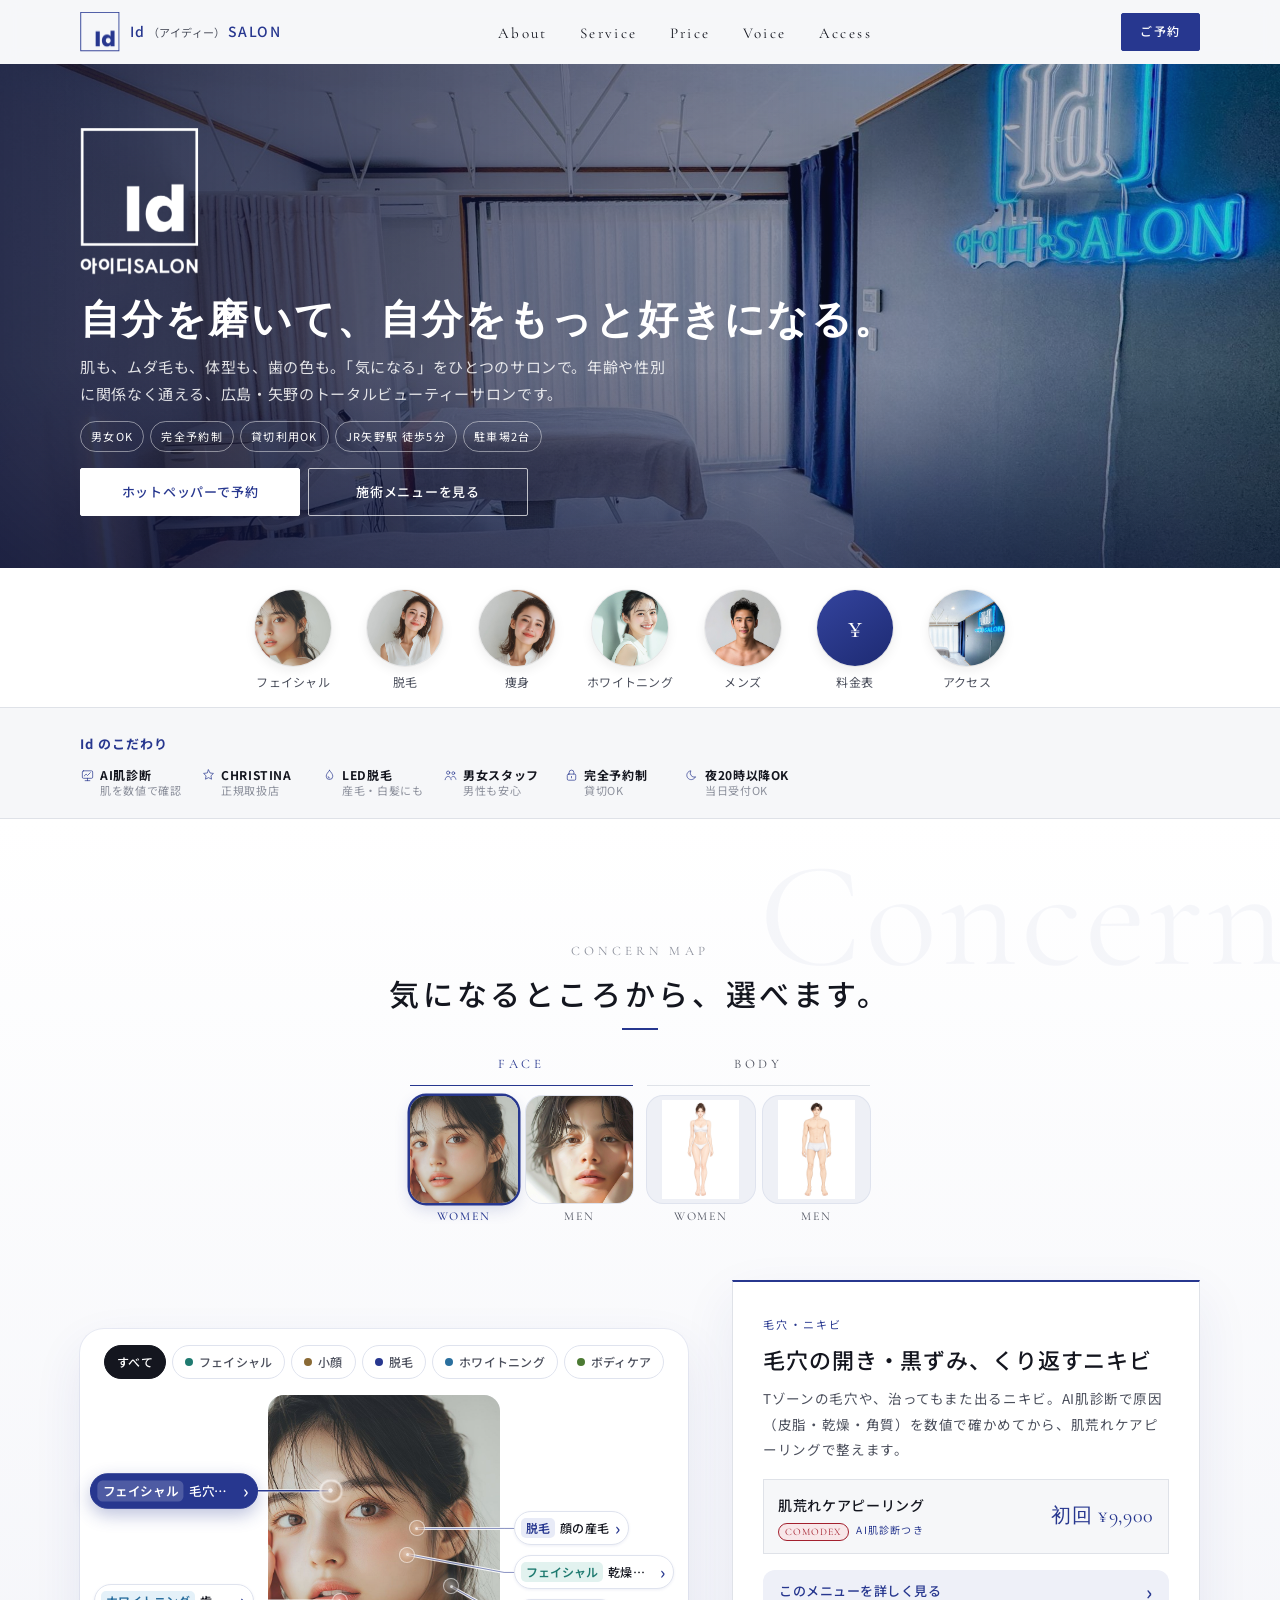
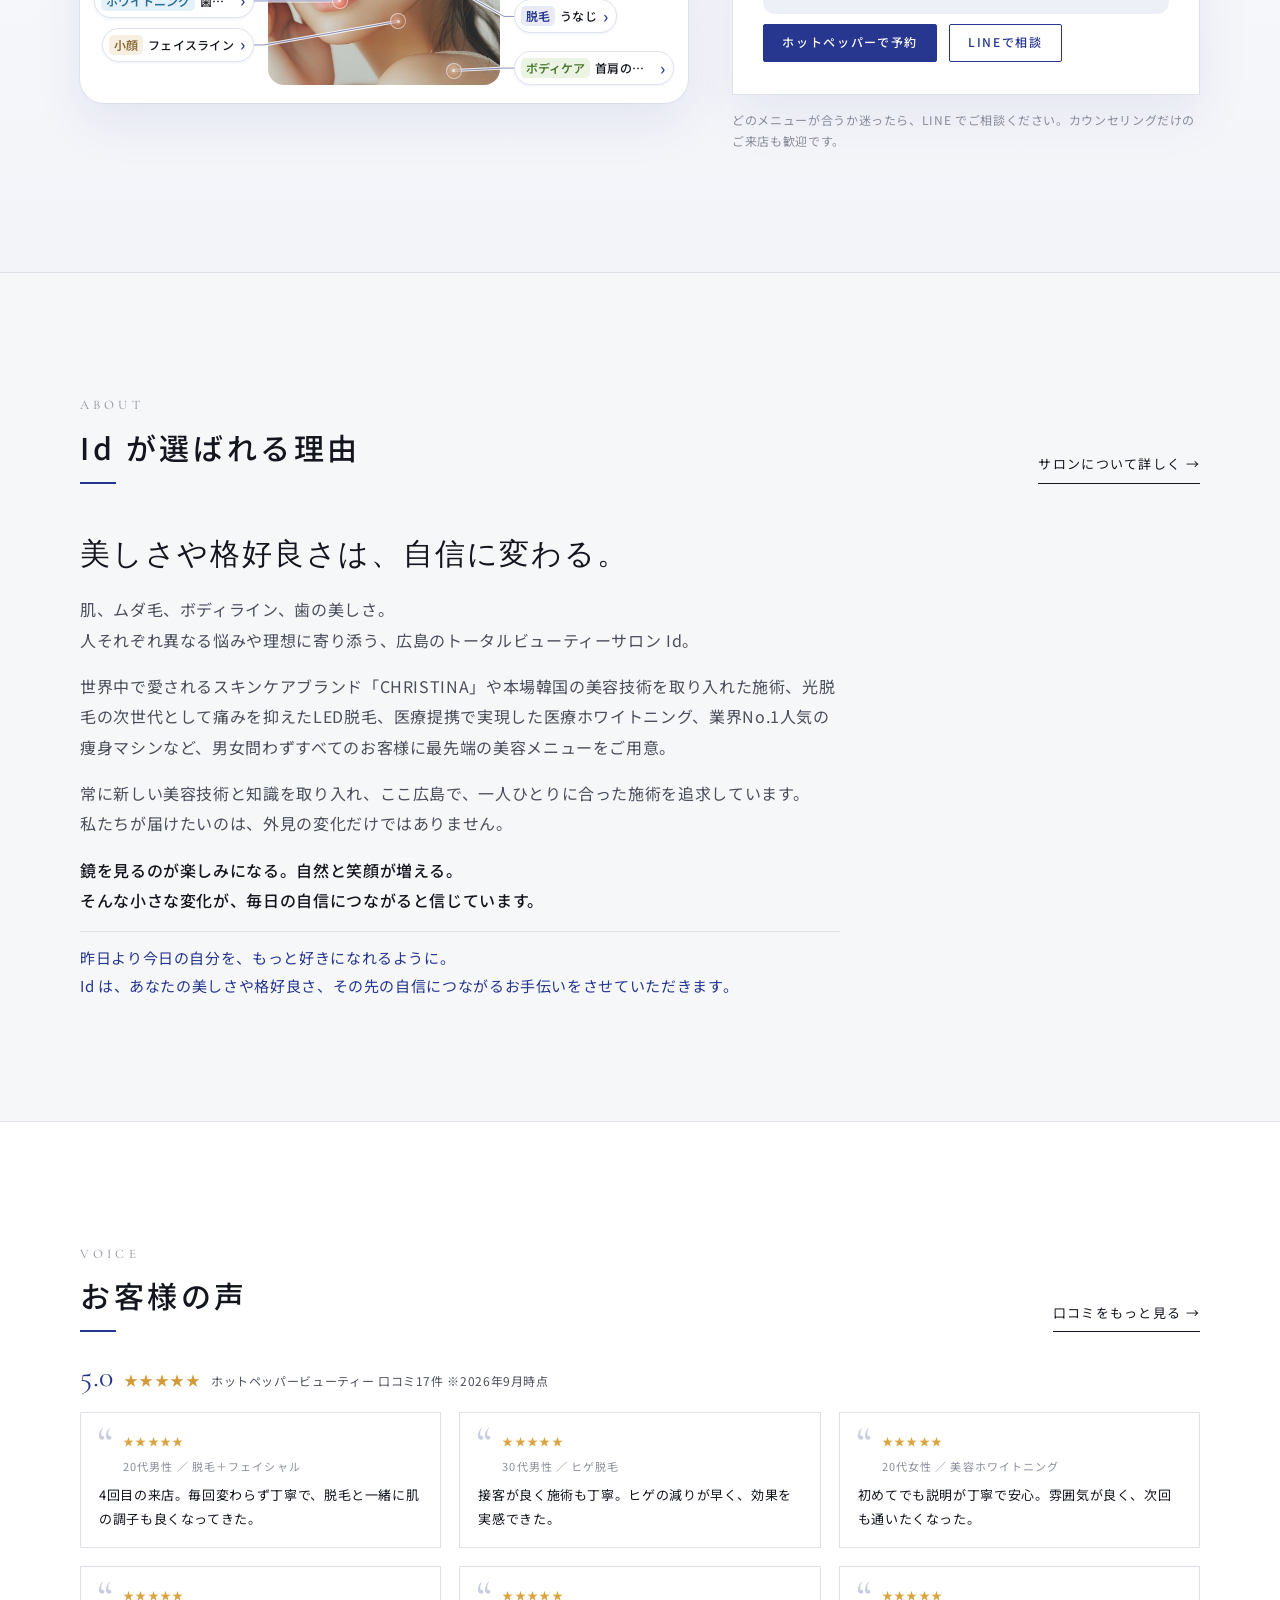
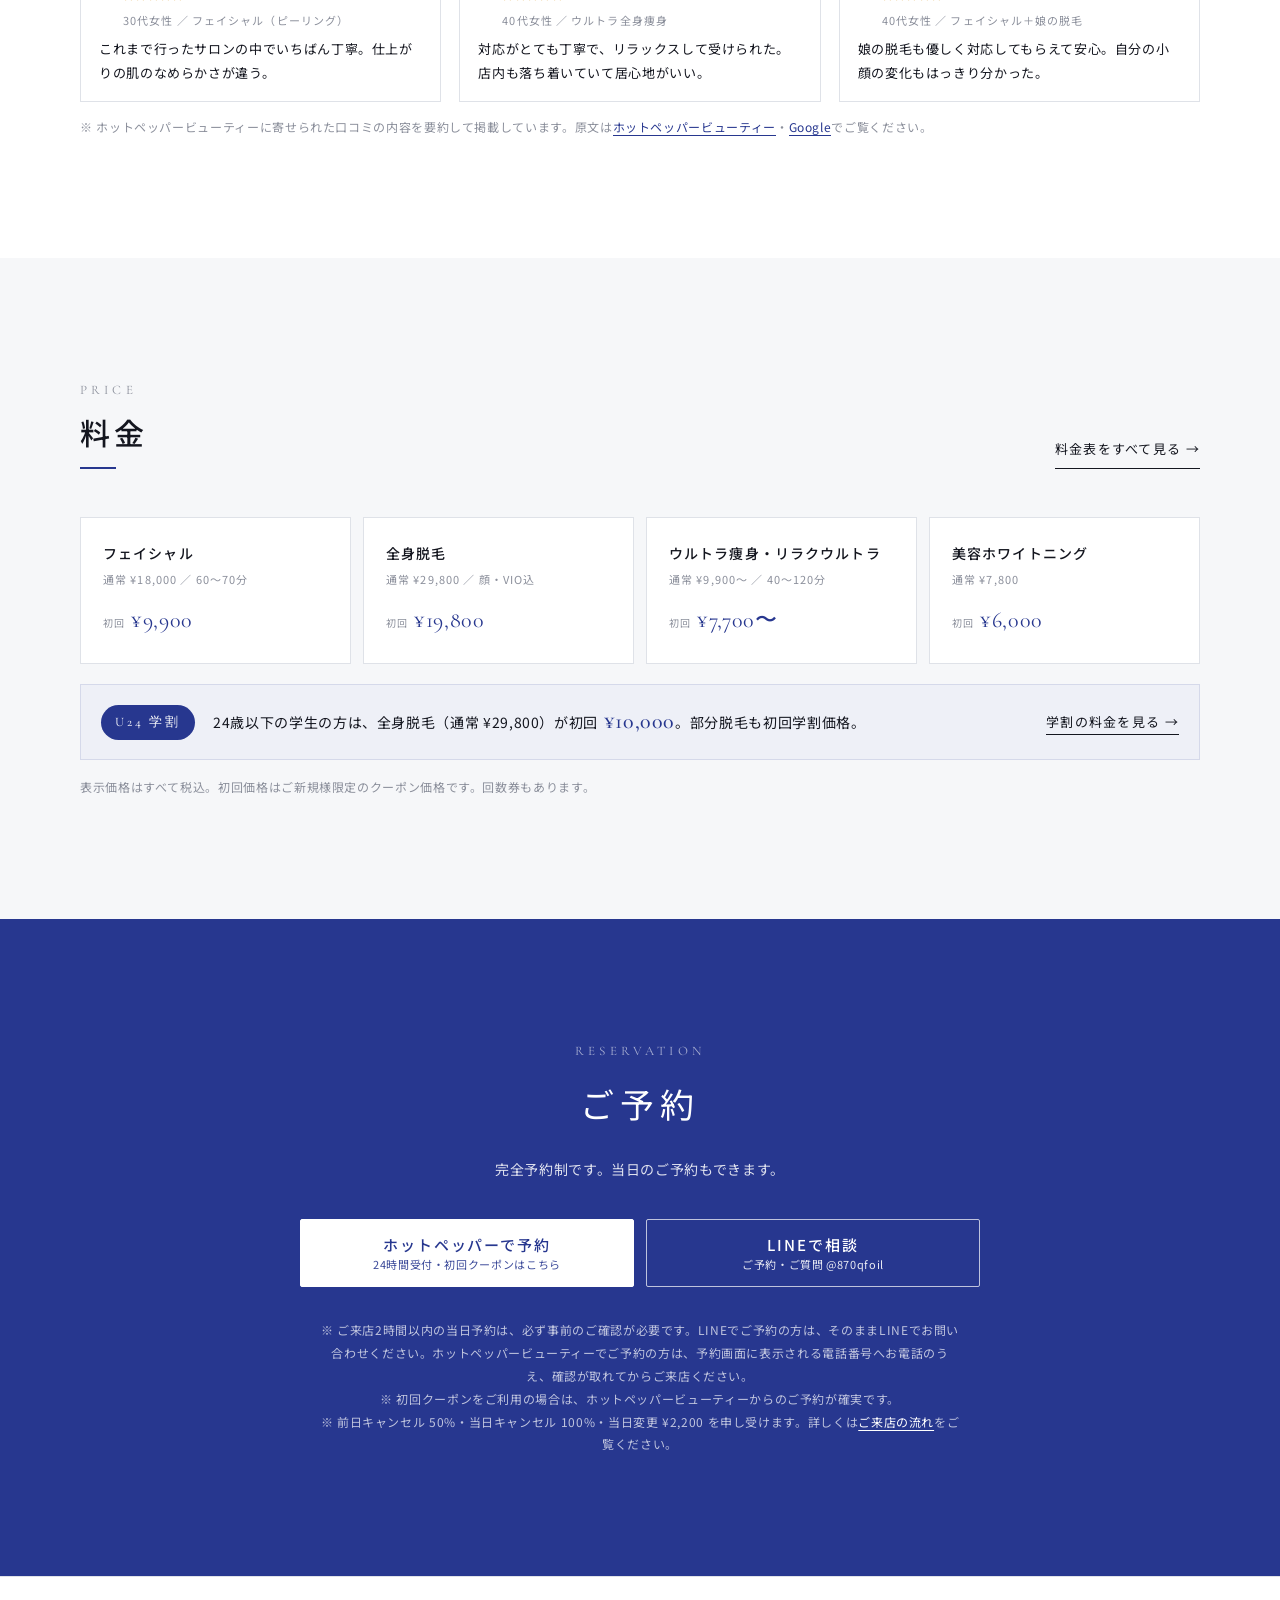
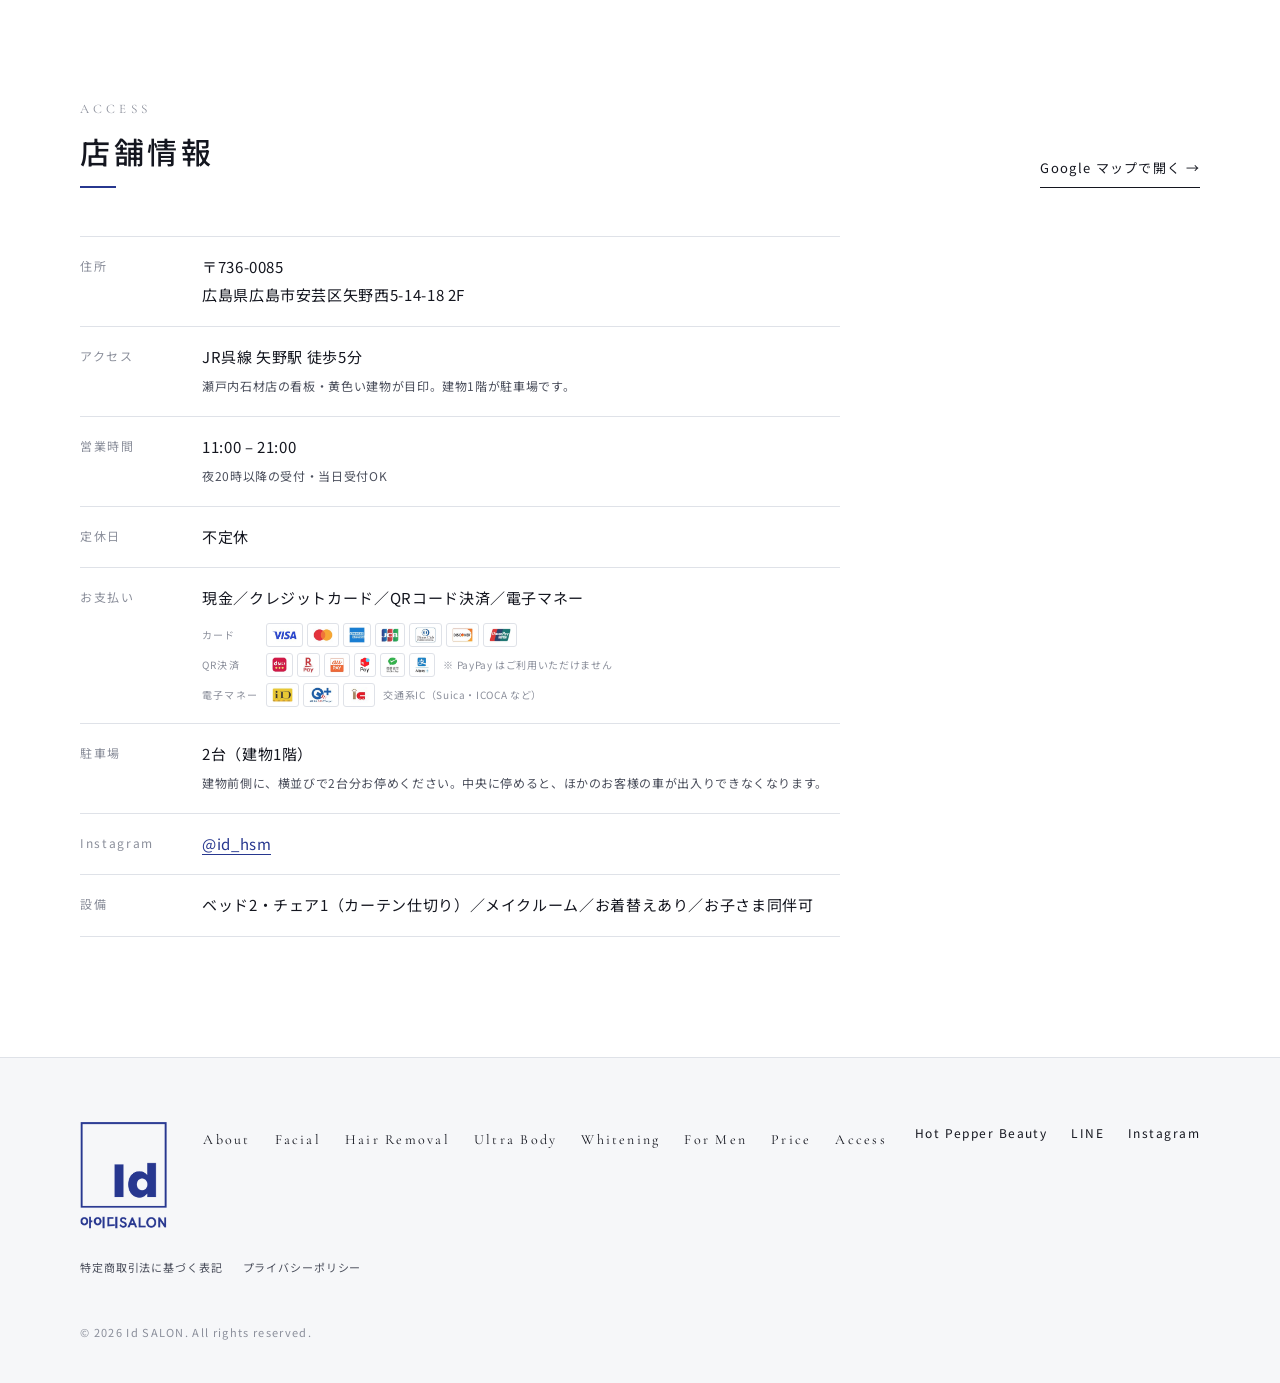
==== commit 15c22e4f: "プレビュー更新 2026-11-08 20:47" ====
--- a/index.html
+++ b/index.html
@@ -38,10 +38,13 @@
     "description": "広島市安芸区矢野のトータルビューティーサロン Id（アイディー）。CHRISTINA正規取扱店のフェイシャル、男女OKのLED脱毛、痩身、セルフホワイトニング。完全予約制・JR矢野駅徒歩5分・駐車場2台。ご予約はホットペッパー・LINEで。"
   }
   </script>
-  <!-- ★要変更: Google アナリティクス（GA4）。測定IDを取得したら G-XXXXXXXXXX を差し替え、コメントを外す
-  <script async src="https://www.googletagmanager.com/gtag/js?id=G-XXXXXXXXXX"></script>
-  <script>window.dataLayer=window.dataLayer||[];function gtag(){dataLayer.push(arguments);}gtag('js',new Date());gtag('config','G-XXXXXXXXXX');</script>
-  -->
+  <!-- Google タグ（GA4・GTM-WWMXJNMN）。本番ドメインでのみ読み込む（確認用URL github.io・手元のファイルでは計測しない） -->
+  <script>
+    window.dataLayer = window.dataLayer || [];
+    function gtag(){dataLayer.push(arguments);}
+    gtag('js', new Date());
+    (function(h){ if (!h || /github\.io$|^localhost$|^127\./.test(h)) return; var s = document.createElement('script'); s.async = true; s.src = 'https://www.googletagmanager.com/gtm.js?id=GTM-WWMXJNMN'; document.head.appendChild(s); })(location.hostname);
+  </script>
   <link rel="preconnect" href="https://fonts.googleapis.com">
   <link rel="preconnect" href="https://fonts.gstatic.com" crossorigin>
   <link href="https://fonts.googleapis.com/css2?family=Cormorant+Garamond:ital,wght@0,400;0,500;1,400&family=Noto+Sans+JP:wght@300;400;500;700&display=swap" rel="stylesheet">
